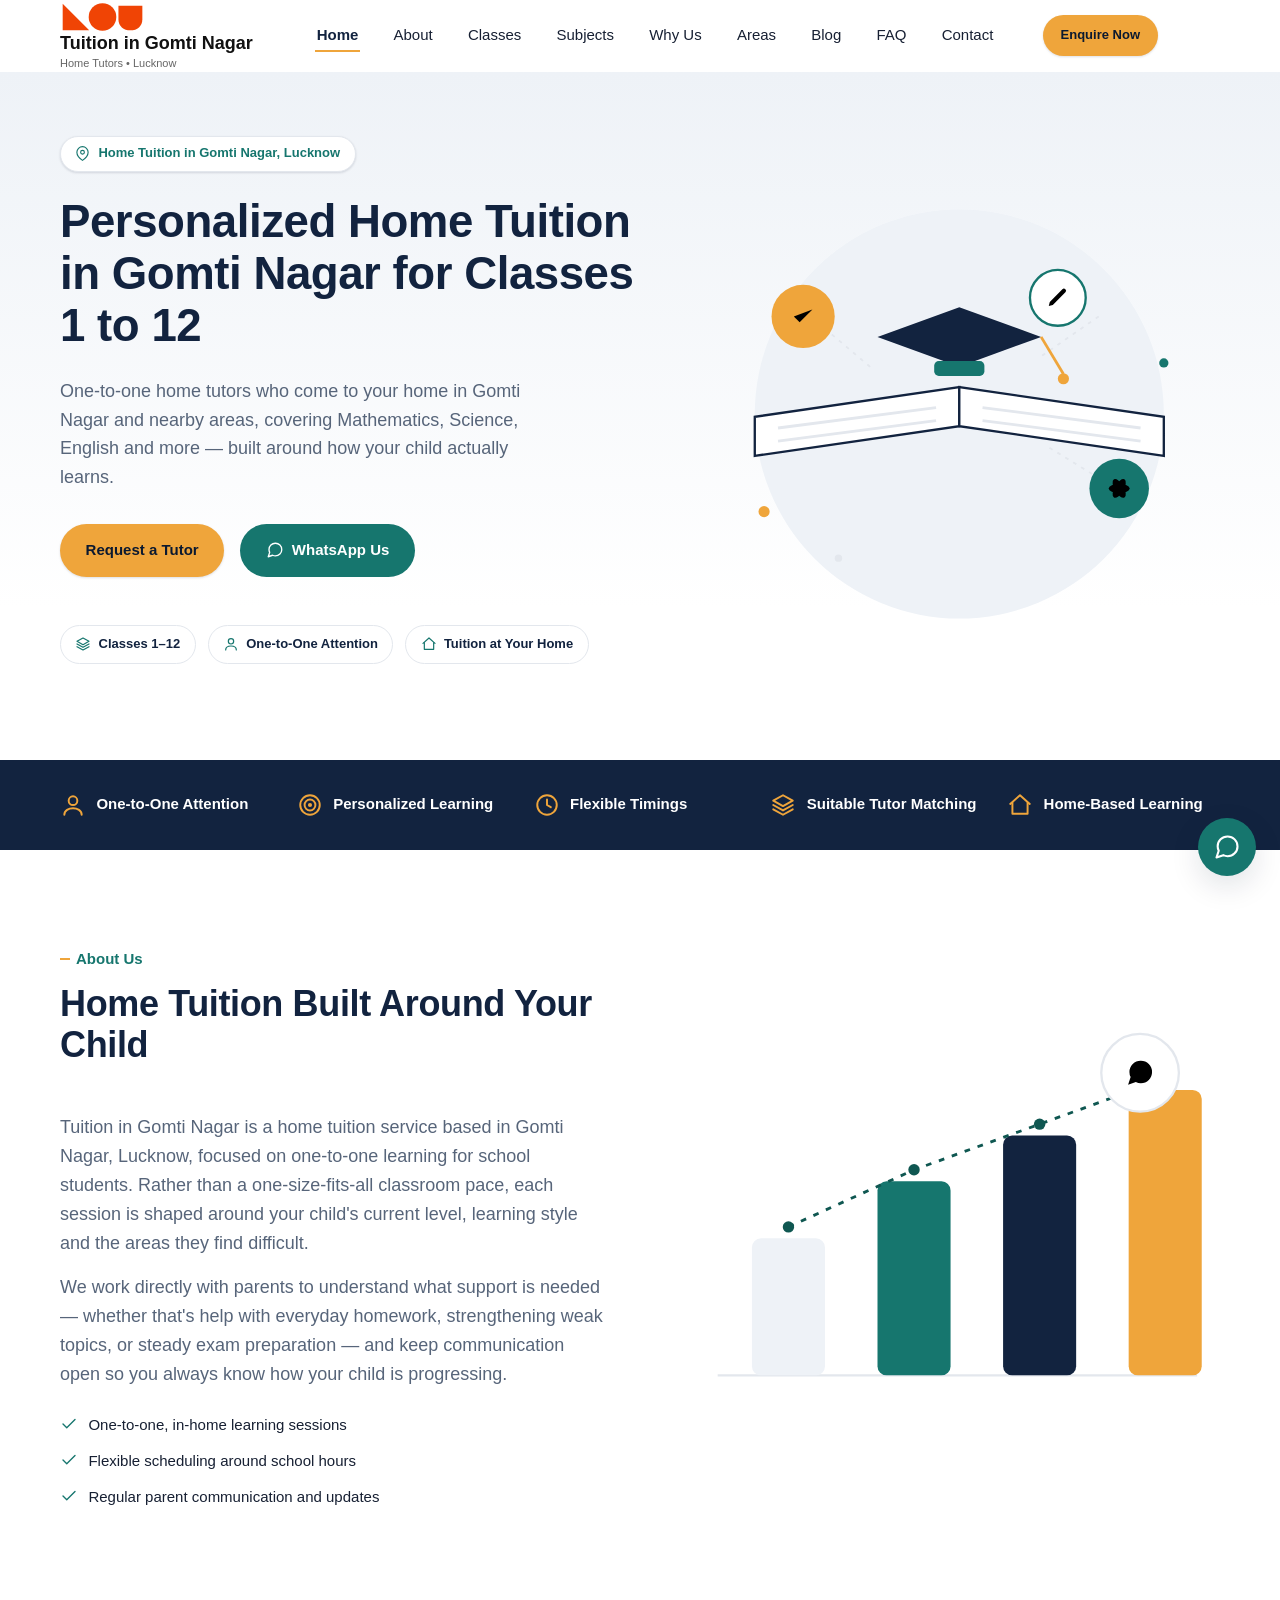
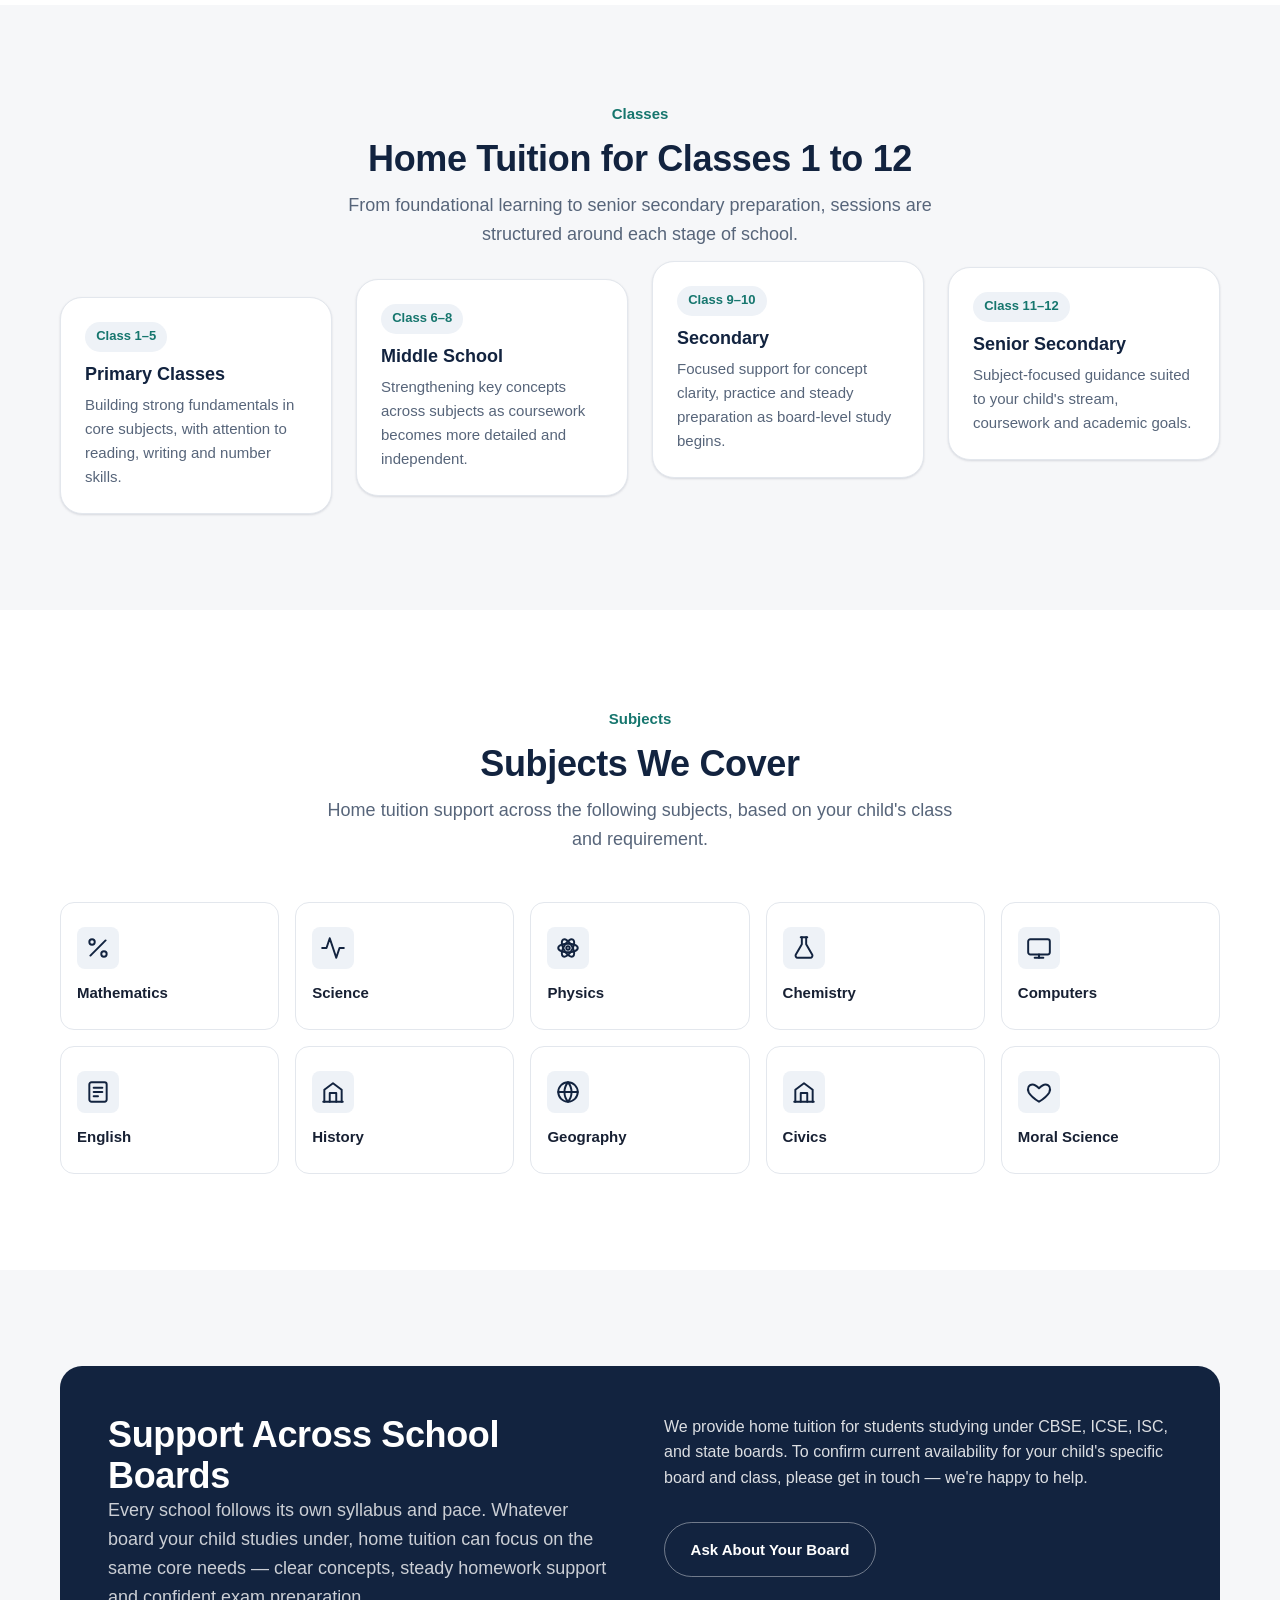
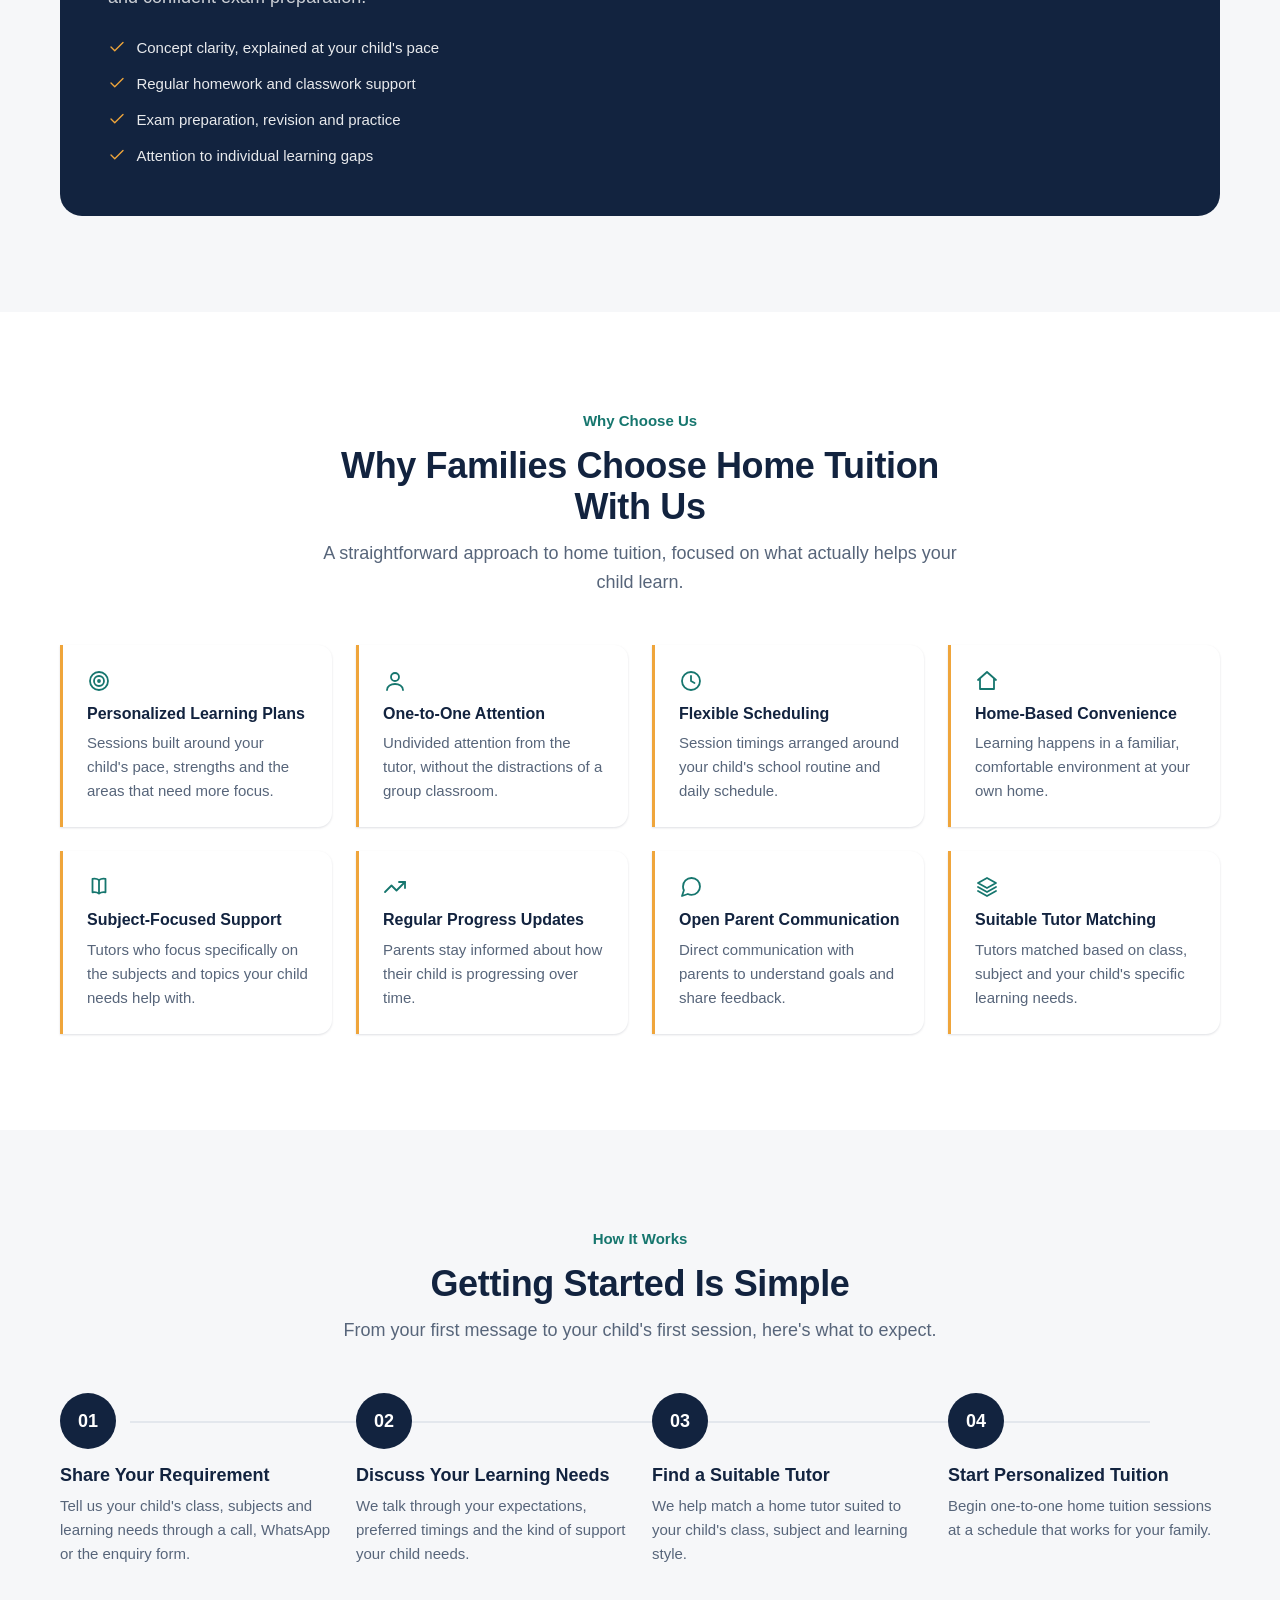
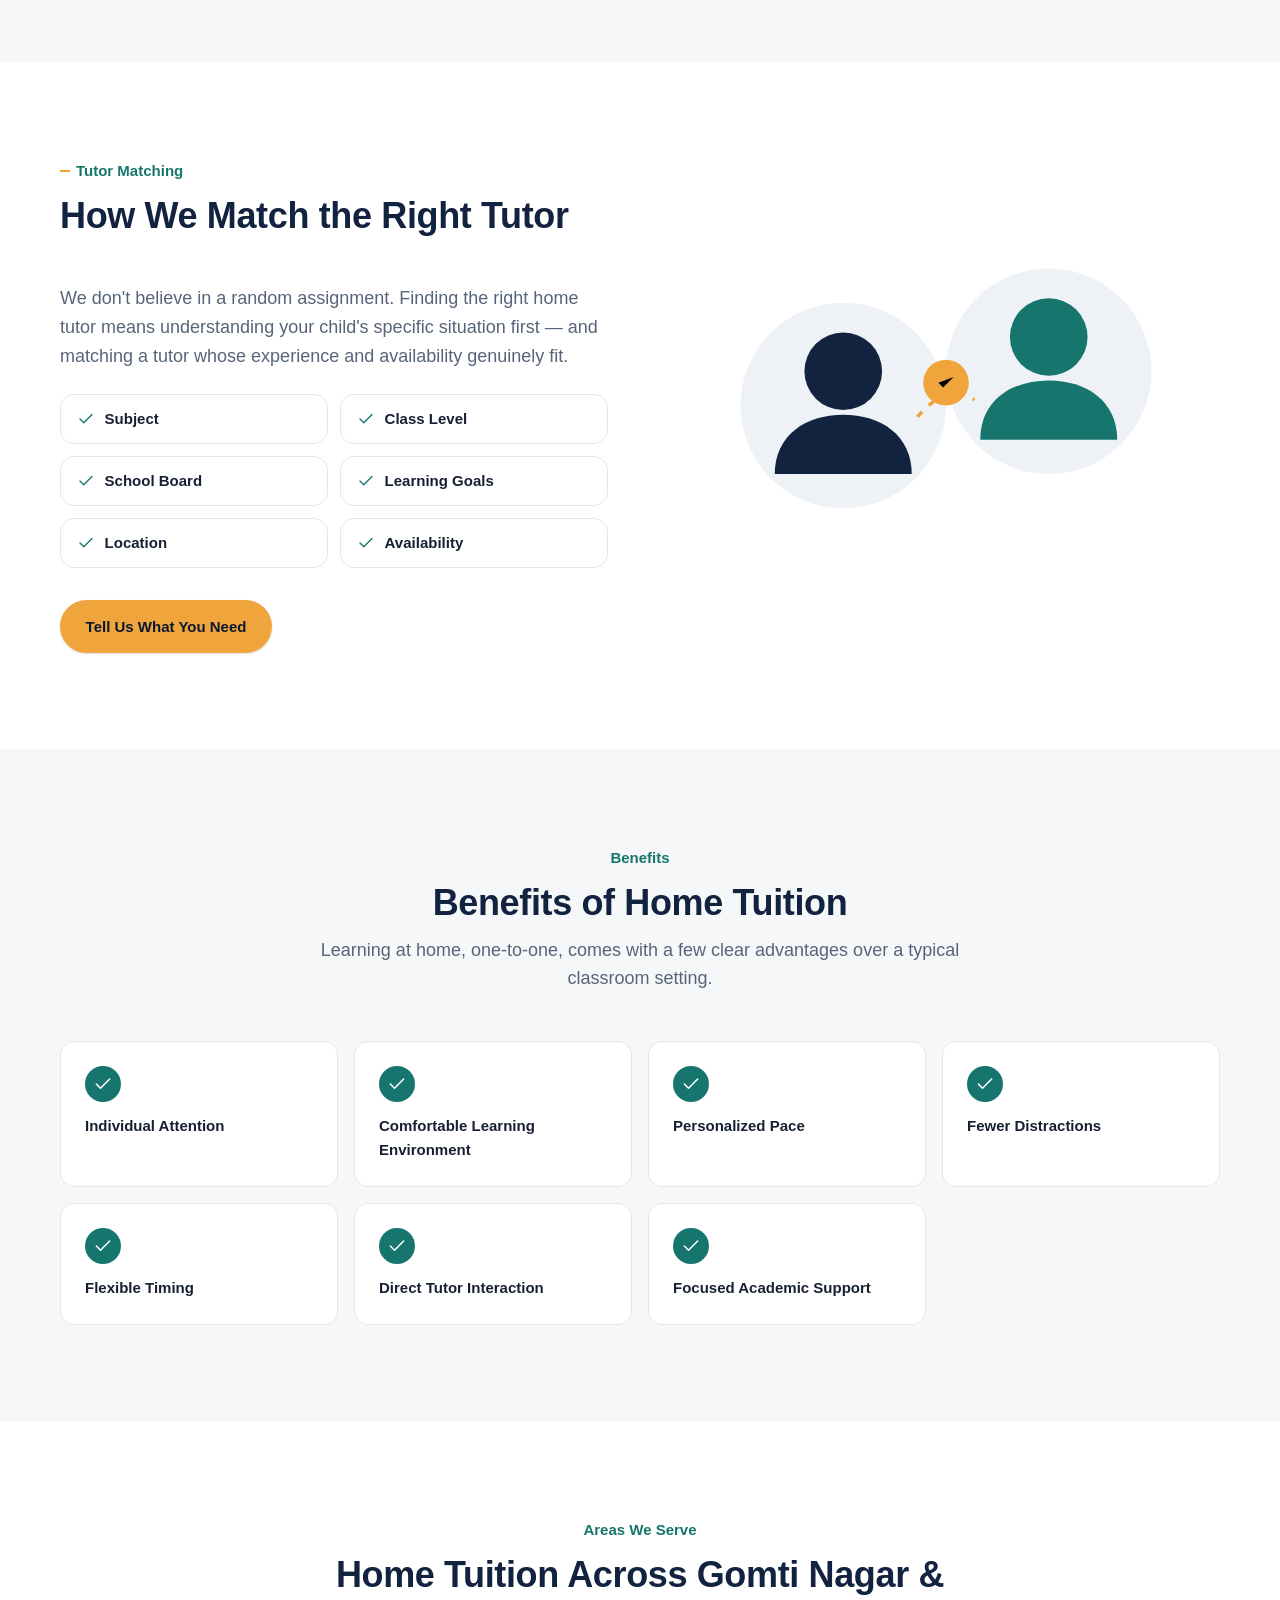
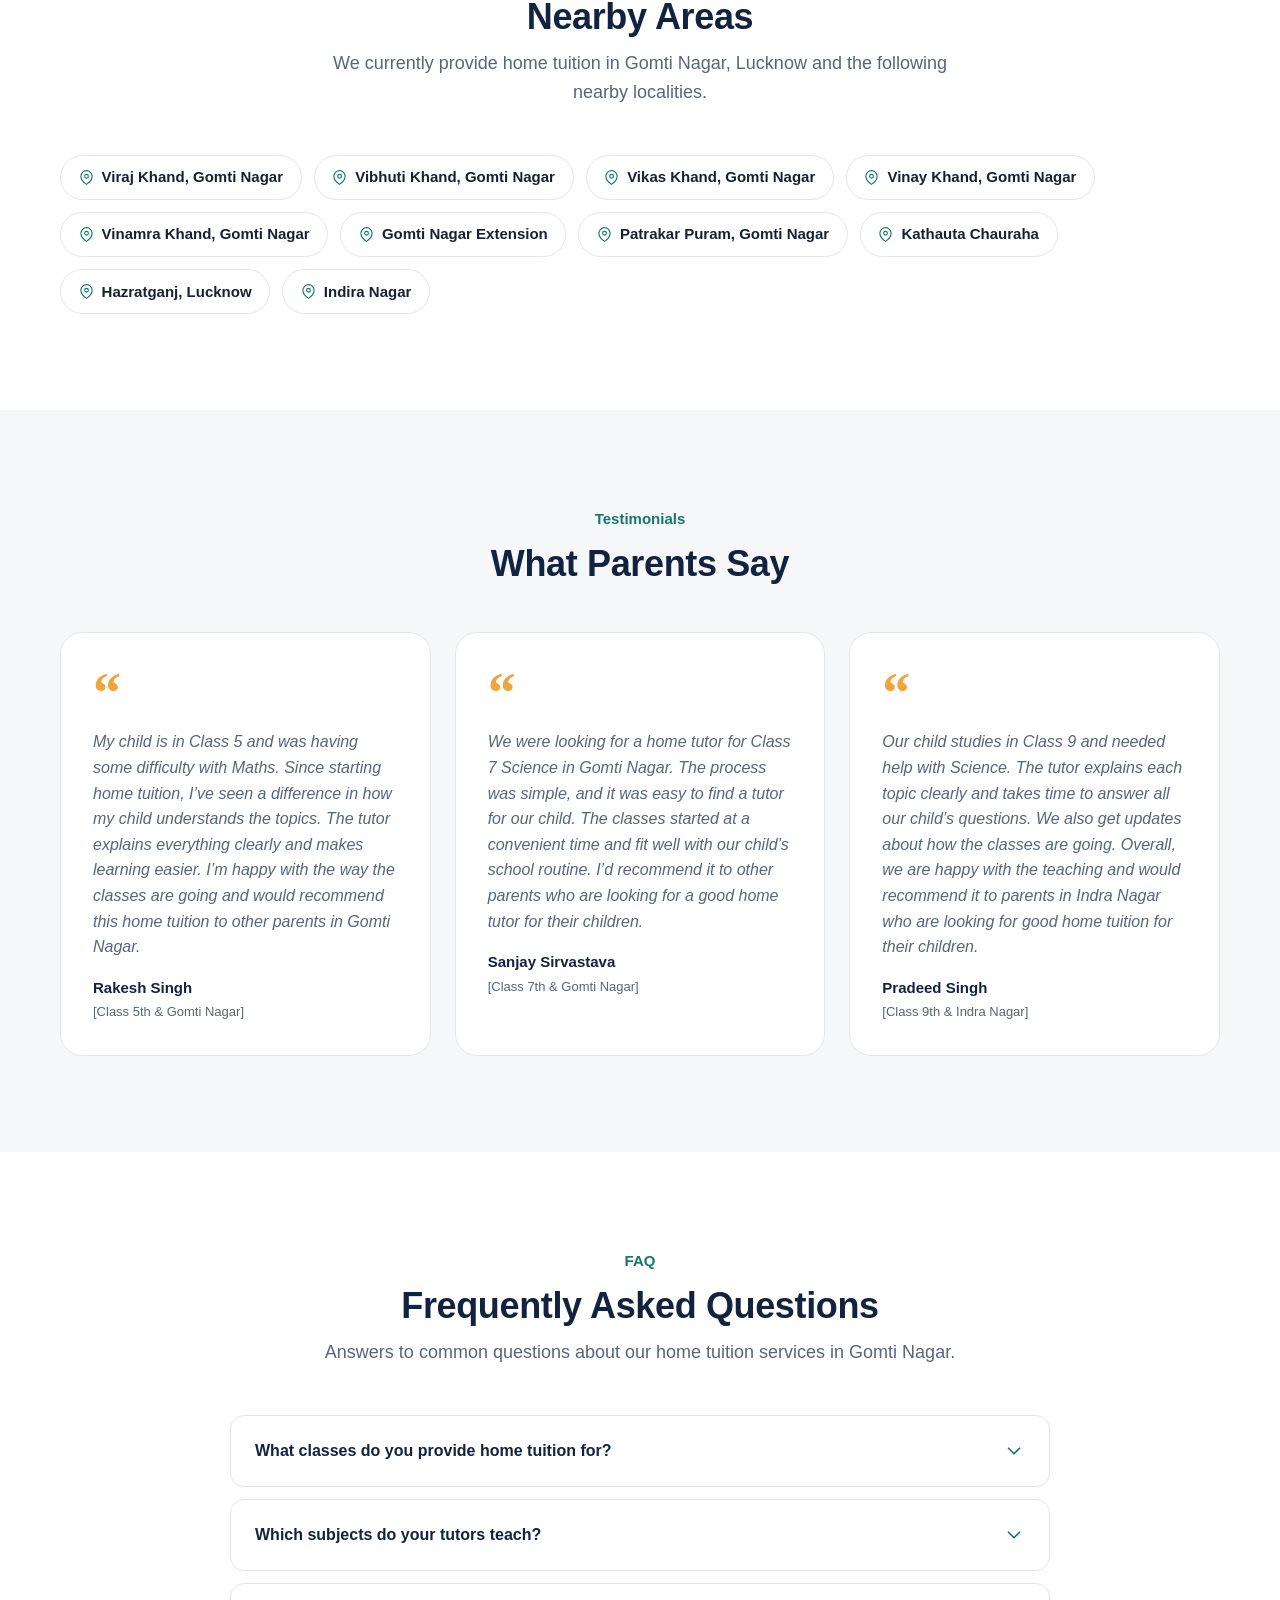
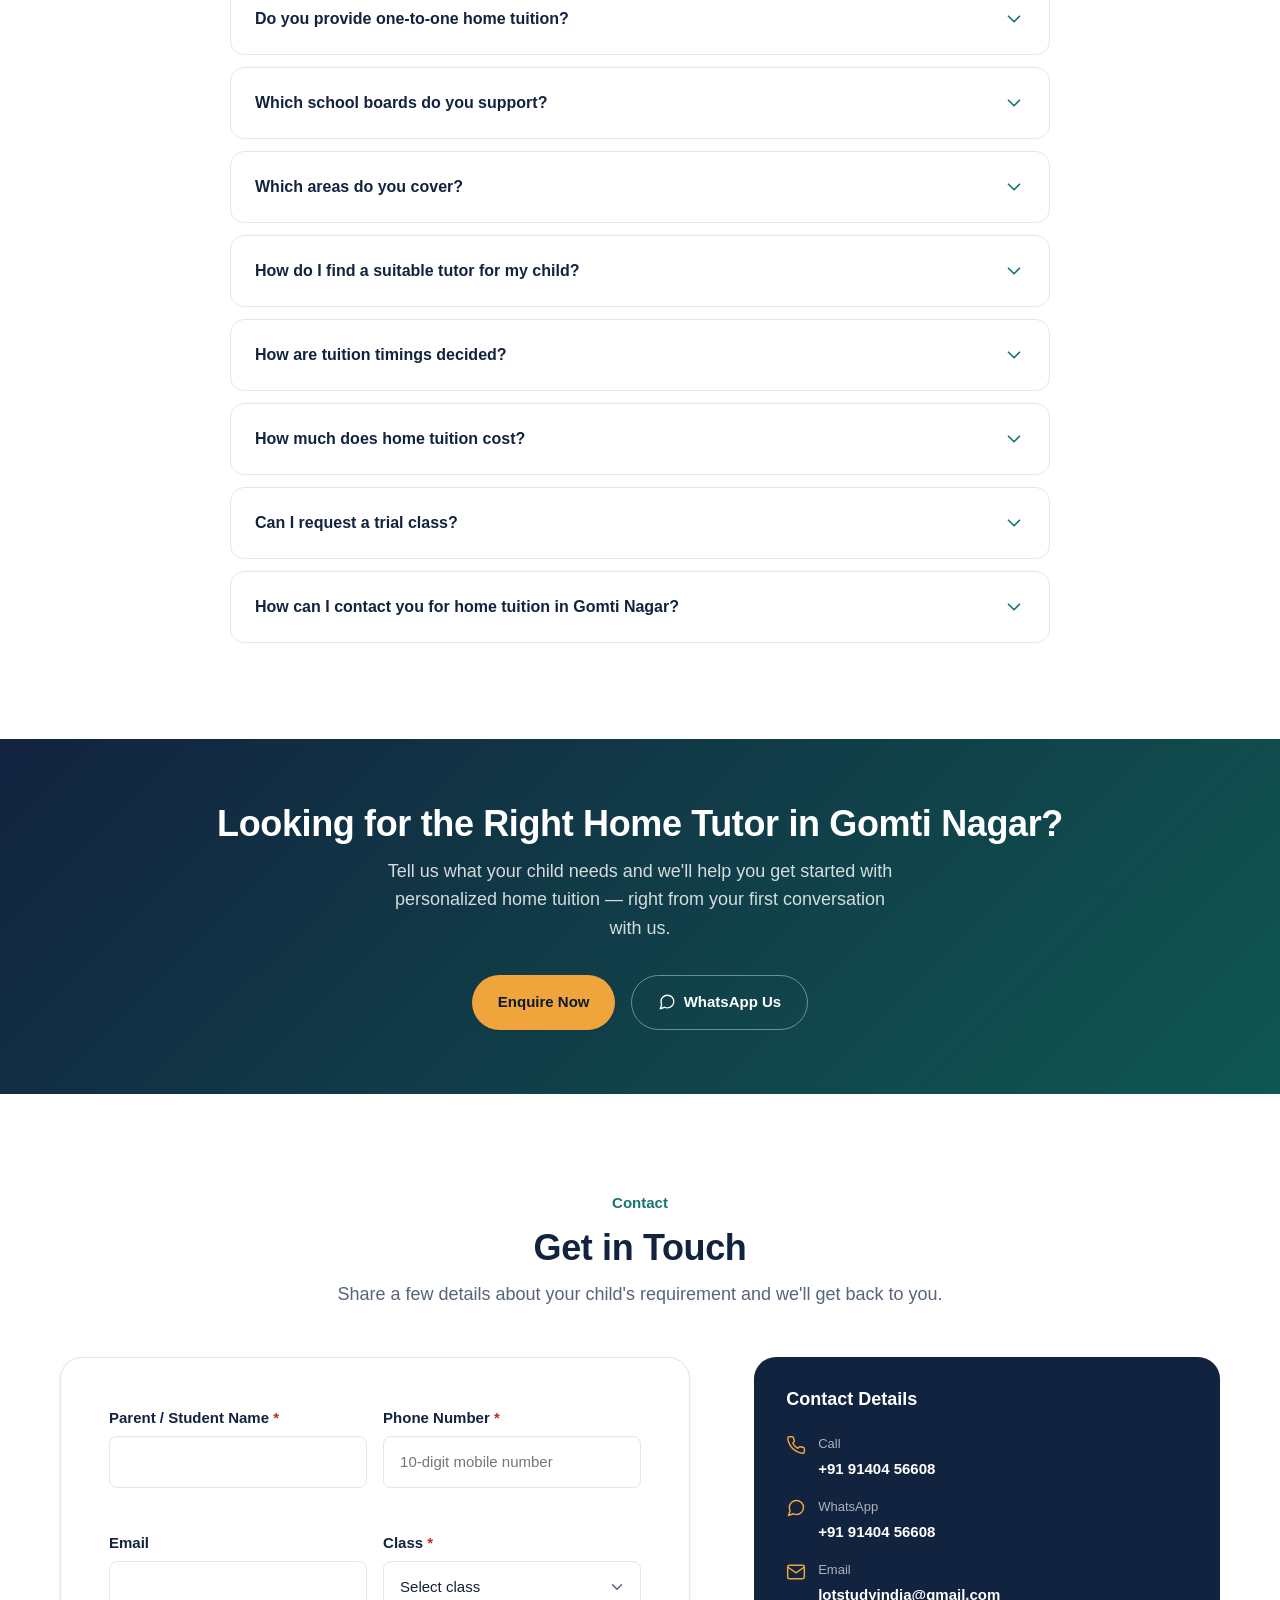
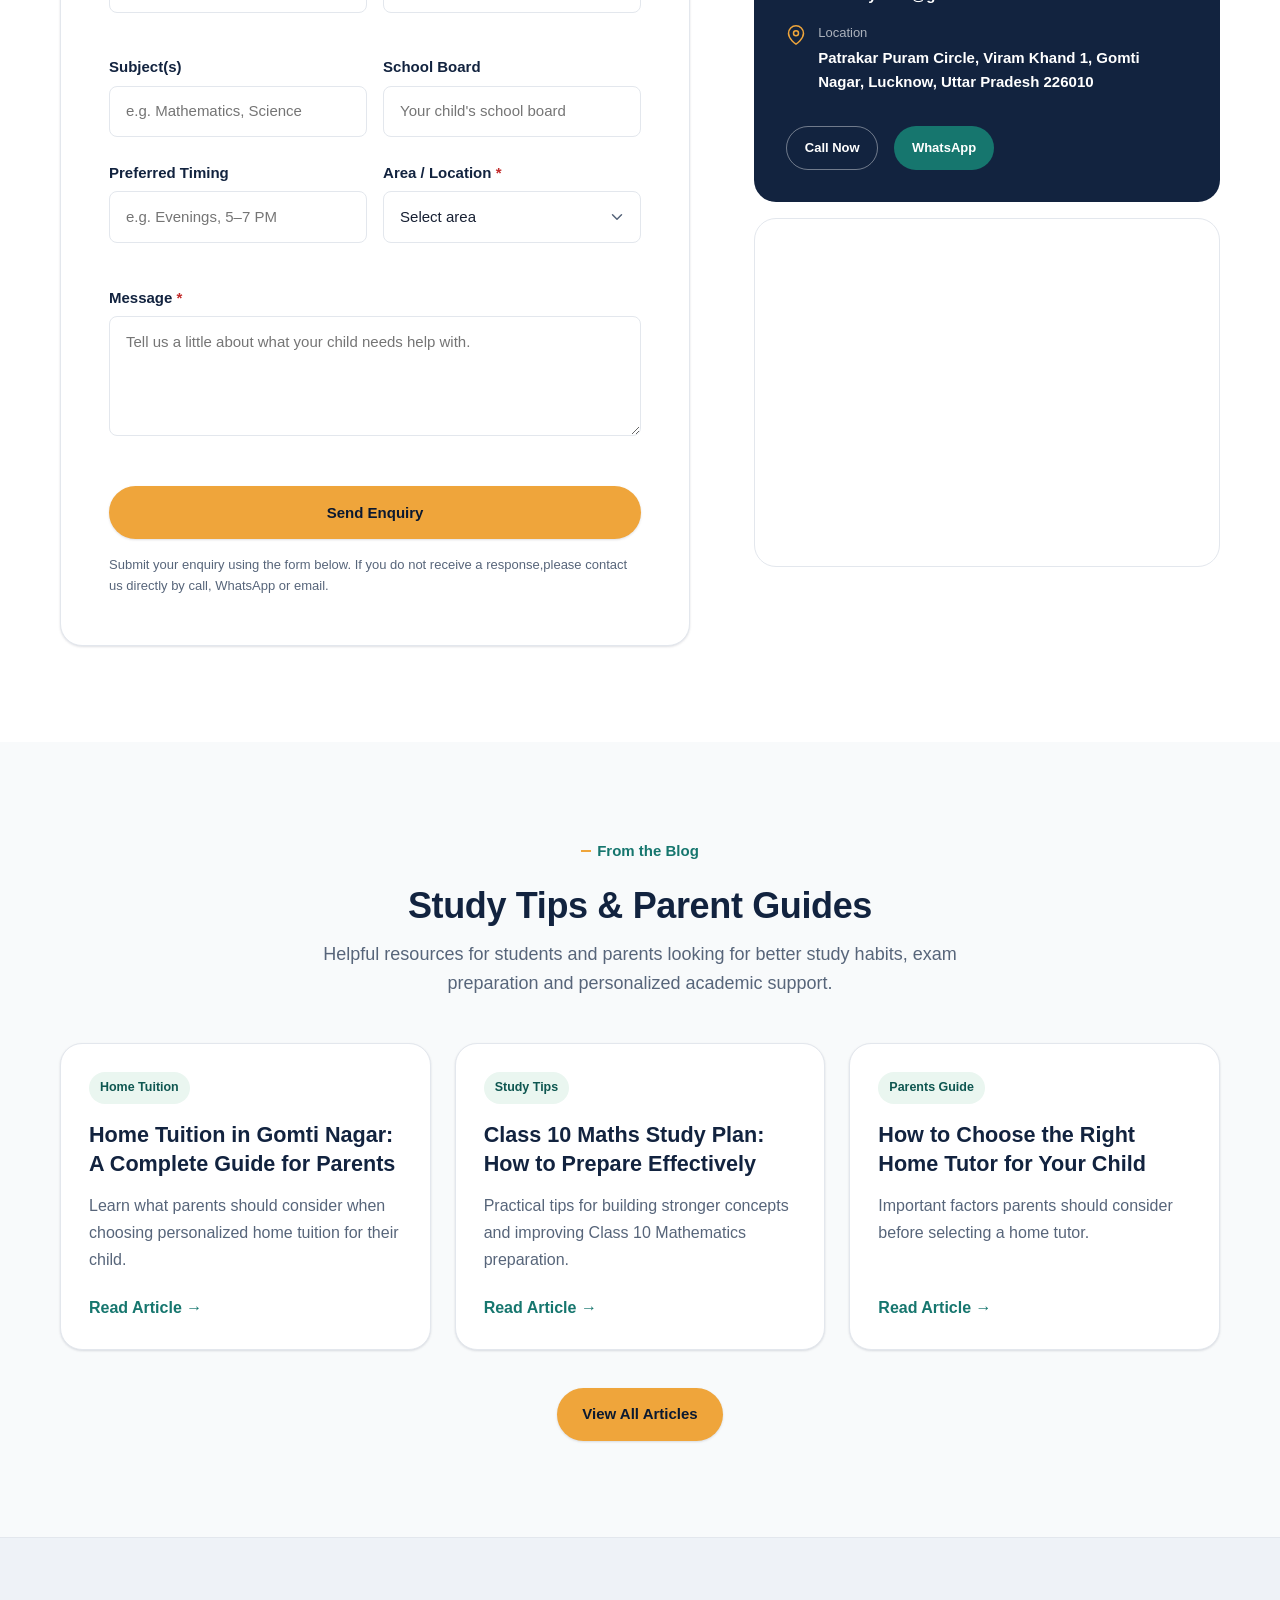
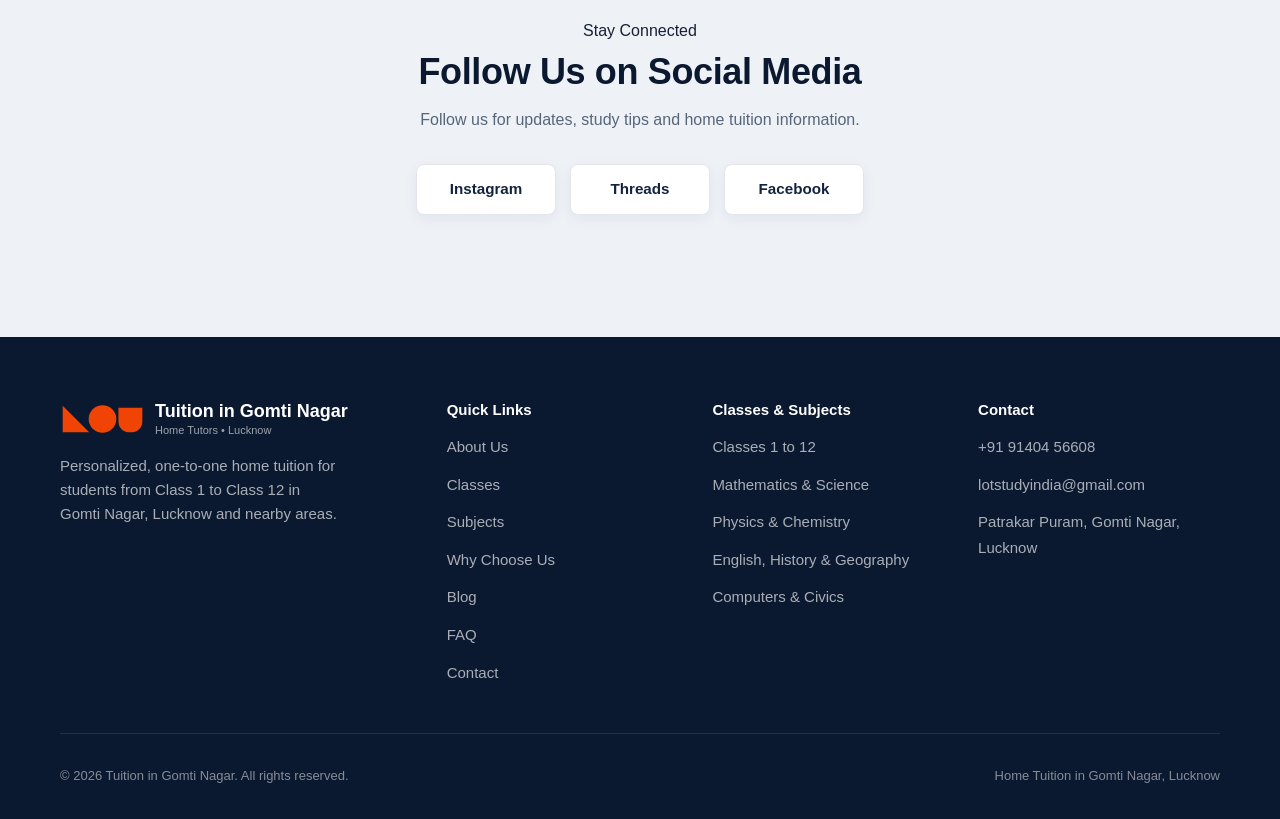
==== index.html @ b173f1a6 "Update index.html" ====
<!DOCTYPE html>
<html lang="en-IN">
<head>
  <meta charset="UTF-8">
  <meta name="viewport" content="width=device-width, initial-scale=1">

  <title>Home Tuition in Gomti Nagar, Lucknow | Classes 1–12</title>

  <meta name="description" content="Looking for home tuition in Gomti Nagar, Lucknow? Find one-to-one tutors for Classes 1–12, with support in Maths, Science, English and more. Enquire today.">

  <meta name="robots" content="index, follow">
  <meta name="author" content="Tuition in Gomti Nagar">

  <!-- Google Search Console verification -->
  <meta name="google-site-verification" content="o4LJtdRmkAp_Q3AmZD2_jfVRiCCqaWnC1IffFhQQrWc">

  <!-- Canonical URL -->
  <link rel="canonical" href="https://tuitioningomtinagar.github.io/">

  <!-- Favicon: keep one consistent file -->
  <link rel="icon" href="/assets/icons/favicon.svg" type="image/svg+xml">

  <!-- Main stylesheet -->
  <link rel="stylesheet" href="/style.css">

  <!-- Open Graph -->
  <meta property="og:type" content="website">
  <meta property="og:site_name" content="Tuition in Gomti Nagar">
  <meta property="og:title" content="Home Tuition in Gomti Nagar, Lucknow | Classes 1–12">
  <meta property="og:description" content="Explore one-to-one home tuition for Classes 1–12 in Gomti Nagar, Lucknow. Maths, Science, English and other subjects.">
  <meta property="og:url" content="https://tuitioningomtinagar.github.io/">
  <meta property="og:image" content="https://tuitioningomtinagar.github.io/assets/images/og-image.jpg">
  <meta property="og:image:alt" content="Home tuition for school students in Gomti Nagar, Lucknow">
  <meta property="og:locale" content="en_IN">

  <!-- X / Twitter Card -->
  <meta name="twitter:card" content="summary_large_image">
  <meta name="twitter:title" content="Home Tuition in Gomti Nagar, Lucknow | Classes 1–12">
  <meta name="twitter:description" content="One-to-one home tuition for Classes 1–12 in Gomti Nagar, Lucknow. Enquire about Maths, Science, English and more.">
  <meta name="twitter:image" content="https://tuitioningomtinagar.github.io/assets/images/og-image.jpg">

  <!-- Educational organization structured data -->
  <script type="application/ld+json">
  {
    "@context": "https://schema.org",
    "@type": "EducationalOrganization",
    "@id": "https://tuitioningomtinagar.github.io/#organization",
    "name": "Tuition in Gomti Nagar",
    "url": "https://tuitioningomtinagar.github.io/",
    "description": "Home tuition and one-to-one tutoring for Classes 1–12 in Gomti Nagar, Lucknow.",
    "telephone": "+919140456608",
    "email": "lotstudyindia@gmail.com",
    "areaServed": [
      {
        "@type": "Place",
        "name": "Gomti Nagar, Lucknow"
      },
      {
        "@type": "Place",
        "name": "Gomti Nagar Extension, Lucknow"
      },
      {
        "@type": "Place",
        "name": "Indira Nagar, Lucknow"
      },
      {
        "@type": "Place",
        "name": "Viraj Khand, Lucknow"
      },
      {
        "@type": "Place",
        "name": "Vibhuti Khand, Lucknow"
      },
      {
        "@type": "Place",
        "name": "Vikas Khand, Lucknow"
      },
      {
        "@type": "Place",
        "name": "Vinay Khand, Lucknow"
      },
      {
        "@type": "Place",
        "name": "Vinamra Khand, Lucknow"
      },
      {
        "@type": "Place",
        "name": "Patrakar Puram, Lucknow"
      },
      {
        "@type": "Place",
        "name": "Kathauta Chauraha, Lucknow"
      },
      {
        "@type": "Place",
        "name": "Hazratganj, Lucknow"
      }
    ],
    "knowsAbout": [
      "Mathematics",
      "Science",
      "Physics",
      "Chemistry",
      "Computer Studies",
      "English",
      "History",
      "Geography",
      "Civics",
      "Moral Science"
    ]
  }
  </script>

</head>
<body>
<!-- JSON-LD: FAQPage -->
<script type="application/ld+json">
{
  "@context": "https://schema.org",
  "@type": "FAQPage",
  "mainEntity": [
    {
      "@type": "Question",
      "name": "What classes do you provide home tuition for?",
      "acceptedAnswer": {
        "@type": "Answer",
        "text": "We provide home tuition for students from Class 1 to Class 12 in Gomti Nagar, Lucknow, covering primary, middle, secondary and senior secondary levels."
      }
    },
    {
      "@type": "Question",
      "name": "Which subjects do your tutors teach?",
      "acceptedAnswer": {
        "@type": "Answer",
        "text": "Our tutors support Mathematics, Science, Physics, Chemistry, Computers, English, History, Geography, Civics and Moral Science, depending on the class and requirement."
      }
    },
    {
      "@type": "Question",
      "name": "Do you provide one-to-one home tuition?",
      "acceptedAnswer": {
        "@type": "Answer",
        "text": "Yes, our home tuition is designed around one-to-one, in-home sessions so the tutor can focus entirely on your child's pace and learning needs."
      }
    },
    {
      "@type": "Question",
      "name": "Which school boards do you support?",
      "acceptedAnswer": {
        "@type": "Answer",
        "text": " We provide home tuition for students following CBSE, ICSE, and UP Board curricula, with tutor matching based on the student's class, subjects, and learning requirements."
      }
    },
    {
      "@type": "Question",
      "name": "Which areas do you cover?",
      "acceptedAnswer": {
        "@type": "Answer",
        "text": "We currently serve Gomti Nagar and nearby localities, including Viraj Khand, Vibhuti Khand, Vikas Khand, Vinay Khand, Vinamra Khand, Gomti Nagar Extension, Patrakar Puram, Kathauta Chauraha, Hazratganj and Indira Nagar in Lucknow."
      }
    },
    {
      "@type": "Question",
      "name": "How do I find a suitable tutor for my child?",
      "acceptedAnswer": {
        "@type": "Answer",
        "text": "Share your child's class, subject and learning needs with us through the enquiry form, call, or WhatsApp, and we'll help match a suitable home tutor accordingly."
      }
    },
    {
      "@type": "Question",
      "name": "How are tuition timings decided?",
      "acceptedAnswer": {
        "@type": "Answer",
        "text": "Timings are worked out directly with you based on your child's school schedule and daily routine, so sessions can be arranged at a time that's convenient for your home."
      }
    },
    {
      "@type": "Question",
      "name": "How much does home tuition cost?",
      "acceptedAnswer": {
        "@type": "Answer",
        "text": "Tuition fees depend on the class, subject and specific requirement. Contact us directly on call or WhatsApp and we'll be happy to discuss the details with you."
      }
    },
    {
      "@type": "Question",
      "name": "Can I request a trial class?",
      "acceptedAnswer": {
        "@type": "Answer",
        "text": "You're welcome to share your requirement with us on call or WhatsApp, and we can discuss the next steps, including trial arrangements, based on your child's needs."
      }
    },
    {
      "@type": "Question",
      "name": "How can I contact you for home tuition in Gomti Nagar?",
      "acceptedAnswer": {
        "@type": "Answer",
        "text": "You can call or WhatsApp us at 9140456608, email lotstudyindia@gmail.com, or fill in the enquiry form on this page and we'll get back to you."
      }
    }
  ]
}
</script>

 <a href="#main" class="skip-link">Skip to main content</a>

<!-- ICON SPRITE -->
<svg class="icon-sprite" aria-hidden="true">
  <symbol id="icon-cap" viewBox="0 0 24 24"><path d="M12 3 2 8l10 5 10-5-10-5z"/><path d="M12 13v6"/><circle cx="12" cy="19" r="1"/></symbol>
  <symbol id="icon-menu" viewBox="0 0 24 24"><line x1="3" y1="6" x2="21" y2="6"/><line x1="3" y1="12" x2="21" y2="12"/><line x1="3" y1="18" x2="21" y2="18"/></symbol>
  <symbol id="icon-close" viewBox="0 0 24 24"><line x1="18" y1="6" x2="6" y2="18"/><line x1="6" y1="6" x2="18" y2="18"/></symbol>
  <symbol id="icon-chevron-down" viewBox="0 0 24 24"><polyline points="6 9 12 15 18 9"/></symbol>
  <symbol id="icon-users" viewBox="0 0 24 24"><circle cx="12" cy="8" r="4"/><path d="M4 21c0-4 4-6 8-6s8 2 8 6"/></symbol>
  <symbol id="icon-target" viewBox="0 0 24 24"><circle cx="12" cy="12" r="9"/><circle cx="12" cy="12" r="5"/><circle cx="12" cy="12" r="1"/></symbol>
  <symbol id="icon-clock" viewBox="0 0 24 24"><circle cx="12" cy="12" r="9"/><polyline points="12 7 12 12 15.5 14"/></symbol>
  <symbol id="icon-home" viewBox="0 0 24 24"><path d="M3 11 12 3l9 8"/><path d="M5 10v10h14V10"/></symbol>
  <symbol id="icon-layers" viewBox="0 0 24 24"><path d="M12 3 3 8l9 5 9-5-9-5z"/><path d="M3 16l9 5 9-5"/><path d="M3 12l9 5 9-5"/></symbol>
  <symbol id="icon-book" viewBox="0 0 24 24"><path d="M12 5c-1.8-1.2-4.3-1.6-6.5-1.1v13.4c2.2-.5 4.7-.1 6.5 1.1 1.8-1.2 4.3-1.6 6.5-1.1V3.9c-2.2-.5-4.7-.1-6.5 1.1z"/><path d="M12 5v13.4"/></symbol>
  <symbol id="icon-check" viewBox="0 0 24 24"><polyline points="20 6 9 17 4 12"/></symbol>
  <symbol id="icon-trending-up" viewBox="0 0 24 24"><polyline points="22 7 13.5 15.5 8.5 10.5 2 17"/><polyline points="16 7 22 7 22 13"/></symbol>
  <symbol id="icon-chat" viewBox="0 0 24 24"><path d="M21 11.5a8.4 8.4 0 0 1-8.4 8.4 8.3 8.3 0 0 1-3.8-.9L3 21l1.9-5.8a8.3 8.3 0 0 1-.9-3.8A8.4 8.4 0 0 1 12.5 3a8.4 8.4 0 0 1 8.5 8.5z"/></symbol>
  <symbol id="icon-monitor" viewBox="0 0 24 24"><rect x="2" y="4" width="20" height="14" rx="2"/><line x1="8" y1="21" x2="16" y2="21"/><line x1="12" y1="18" x2="12" y2="21"/></symbol>
  <symbol id="icon-atom" viewBox="0 0 24 24"><circle cx="12" cy="12" r="1.6"/><ellipse cx="12" cy="12" rx="9" ry="4"/><ellipse cx="12" cy="12" rx="9" ry="4" transform="rotate(60 12 12)"/><ellipse cx="12" cy="12" rx="9" ry="4" transform="rotate(120 12 12)"/></symbol>
  <symbol id="icon-percent" viewBox="0 0 24 24"><line x1="19" y1="5" x2="5" y2="19"/><circle cx="6.5" cy="6.5" r="2.5"/><circle cx="17.5" cy="17.5" r="2.5"/></symbol>
  <symbol id="icon-flask" viewBox="0 0 24 24"><path d="M9 2h6"/><path d="M10 2v6.5L4.5 18a2 2 0 0 0 1.7 3h11.6a2 2 0 0 0 1.7-3L14 8.5V2"/></symbol>
  <symbol id="icon-activity" viewBox="0 0 24 24"><polyline points="22 12 18 12 15 21 9 3 6 12 2 12"/></symbol>
  <symbol id="icon-document" viewBox="0 0 24 24"><rect x="4" y="3" width="16" height="18" rx="2"/><line x1="8" y1="8" x2="16" y2="8"/><line x1="8" y1="12" x2="16" y2="12"/><line x1="8" y1="16" x2="12" y2="16"/></symbol>
  <symbol id="icon-landmark" viewBox="0 0 24 24"><path d="M3 21h18"/><path d="M4 21V10l8-6 8 6v11"/><path d="M9 21v-8h6v8"/></symbol>
  <symbol id="icon-globe" viewBox="0 0 24 24"><circle cx="12" cy="12" r="9"/><line x1="3" y1="12" x2="21" y2="12"/><path d="M12 3a14 14 0 0 1 0 18a14 14 0 0 1 0-18"/></symbol>
  <symbol id="icon-heart" viewBox="0 0 24 24"><path d="M12 21s-7-4.4-9.5-8.6C.7 8.5 2.6 5 6 5c2 0 3.5 1 6 3.5C14.5 6 16 5 18 5c3.4 0 5.3 3.5 3.5 7.4C19 16.6 12 21 12 21z"/></symbol>
  <symbol id="icon-phone" viewBox="0 0 24 24"><path d="M22 16.9v3a2 2 0 0 1-2.2 2 19.8 19.8 0 0 1-8.6-3.1 19.5 19.5 0 0 1-6-6A19.8 19.8 0 0 1 2.1 4.2 2 2 0 0 1 4.1 2h3a2 2 0 0 1 2 1.7c.1 1 .4 1.9.7 2.8a2 2 0 0 1-.5 2.1L8.1 9.9a16 16 0 0 0 6 6l1.3-1.3a2 2 0 0 1 2.1-.5c.9.3 1.9.6 2.8.7a2 2 0 0 1 1.7 2.1z"/></symbol>
  <symbol id="icon-mail" viewBox="0 0 24 24"><rect x="2" y="4" width="20" height="16" rx="2"/><path d="M22 6l-10 7L2 6"/></symbol>
  <symbol id="icon-pin" viewBox="0 0 24 24"><path d="M21 10c0 7-9 13-9 13s-9-6-9-13a9 9 0 0 1 18 0z"/><circle cx="12" cy="10" r="3"/></symbol>
  <symbol id="icon-pencil" viewBox="0 0 24 24"><path d="M12 20h9"/><path d="M16.5 3.5a2.1 2.1 0 0 1 3 3L7 19l-4 1 1-4z"/></symbol>
</svg>

<header class="site-header" id="siteHeader">
  <div class="container">
      <a href="/" class="logo-link">
   
  <svg
    class="logo-icon"
    viewBox="0 0 320 120"
    xmlns="http://www.w3.org/2000/svg"
    aria-hidden="true"
  >
    <!-- Triangle -->
    <path
      d="M10 10 L10 110 L110 110 Z"
      fill="#F04405"
    />

    <!-- Circle -->
    <circle
      cx="160"
      cy="60"
      r="52"
      fill="#F04405"
    />

    <!-- Rounded shape -->
    <path
      d="M220 18
         H310
         V68
         C310 94 291 110 265 110
         C239 110 220 94 220 68
         Z"
      fill="#F04405"
    />
  </svg>

  <span class="logo-text">
    Tuition in Gomti Nagar
    <span>Home Tutors • Lucknow</span>
  </span>
</a>
      

    <nav class="main-nav" id="mainNav" aria-label="Primary">
      <ul class="nav-list">
        <li><a href="#home" class="nav-link">Home</a></li>
        <li><a href="#about" class="nav-link">About</a></li>
        <li><a href="#classes" class="nav-link">Classes</a></li>
        <li><a href="#subjects" class="nav-link">Subjects</a></li>
        <li><a href="#why-us" class="nav-link">Why Us</a></li>
        <li><a href="#areas" class="nav-link">Areas</a></li>
          <li><a href="blog/">Blog</a></li>
        <li><a href="#faq" class="nav-link">FAQ</a></li>
        <li><a href="#contact" class="nav-link">Contact</a></li>
      </ul>
      <div class="header-actions">
        <a href="#contact" class="btn btn-primary btn-sm nav-link">Enquire Now</a>
      </div>
    </nav>

    <div class="header-actions">
      <button type="button" class="nav-toggle" id="navToggle" aria-expanded="false" aria-controls="mainNav" aria-label="Open menu">
        <svg class="icon icon-menu" aria-hidden="true"><use href="#icon-menu"></use></svg>
        <svg class="icon icon-close" aria-hidden="true"><use href="#icon-close"></use></svg>
      </button>
      </div>
    </div>
  </div>
</header>

<main id="main">

  <!-- HERO -->
  <section id="home" class="hero">
    <div class="container">
      <div class="hero-content">
        <span class="hero-eyebrow">
          <svg class="icon" aria-hidden="true"><use href="#icon-pin"></use></svg>
          Home Tuition in Gomti Nagar, Lucknow
        </span>
        <h1>Personalized Home Tuition in Gomti Nagar for Classes 1 to 12</h1>

        <p class="hero-lead">One-to-one home tutors who come to your home in Gomti Nagar and nearby areas, covering Mathematics, Science, English and more — built around how your child actually learns.</p>
        <div class="hero-ctas">
          <a href="#contact" class="btn btn-primary">Request a Tutor</a>
          <a href="https://wa.me/919140456608?text=Hi%2C%20I%27d%20like%20to%20know%20more%20about%20home%20tuition%20in%20Gomti%20Nagar."
   class="btn btn-whatsapp"
   target="_blank"
   rel="noopener">
  <svg class="icon" style="width:18px;height:18px" aria-hidden="true">
    <use href="#icon-chat"></use>
  </svg>
  WhatsApp Us
</a>

        </div>
        <div class="hero-badges">
          <span class="hero-badge"><svg class="icon" aria-hidden="true"><use href="#icon-layers"></use></svg>Classes 1–12</span>
          <span class="hero-badge"><svg class="icon" aria-hidden="true"><use href="#icon-users"></use></svg>One-to-One Attention</span>
          <span class="hero-badge"><svg class="icon" aria-hidden="true"><use href="#icon-home"></use></svg>Tuition at Your Home</span>
        </div>
      </div>

      <div class="hero-visual">
        <svg viewBox="0 0 560 480" role="img" aria-label="Illustration of an open book with a graduation cap, representing personalized home tuition">
          <circle cx="280" cy="255" r="220" fill="var(--color-navy-tint)"/>
          <line x1="120" y1="150" x2="185" y2="205" stroke="var(--color-border)" stroke-width="2" stroke-dasharray="4 6"/>
          <line x1="440" y1="330" x2="375" y2="290" stroke="var(--color-border)" stroke-width="2" stroke-dasharray="4 6"/>
          <line x1="430" y1="150" x2="365" y2="195" stroke="var(--color-border)" stroke-width="2" stroke-dasharray="4 6"/>

          <!-- open book -->
          <path d="M60 300 L280 268 L280 226 L60 258 Z" fill="var(--color-white)" stroke="var(--color-navy)" stroke-width="2.5"/>
          <path d="M500 300 L280 268 L280 226 L500 258 Z" fill="var(--color-white)" stroke="var(--color-navy)" stroke-width="2.5"/>
          <line x1="85" y1="270" x2="255" y2="248" stroke="var(--color-border)" stroke-width="3"/>
          <line x1="85" y1="284" x2="255" y2="262" stroke="var(--color-border)" stroke-width="3"/>
          <line x1="305" y1="248" x2="475" y2="270" stroke="var(--color-border)" stroke-width="3"/>
          <line x1="305" y1="262" x2="475" y2="284" stroke="var(--color-border)" stroke-width="3"/>

          <!-- graduation cap -->
          <path d="M280 140 L368 172 L280 204 L192 172 Z" fill="var(--color-navy)"/>
          <rect x="253" y="198" width="54" height="16" rx="5" fill="var(--color-teal)"/>
          <line x1="368" y1="172" x2="392" y2="212" stroke="var(--color-amber)" stroke-width="3"/>
          <circle cx="392" cy="217" r="6" fill="var(--color-amber)"/>

          <!-- floating badges -->
          <circle cx="112" cy="150" r="34" fill="var(--color-amber)"/>
          <g color="var(--color-navy-dark)"><use href="#icon-check" x="97" y="135" width="30" height="30"/></g>

          <circle cx="386" cy="130" r="30" fill="var(--color-white)" stroke="var(--color-teal)" stroke-width="2.5"/>
          <g color="var(--color-teal)"><use href="#icon-pencil" x="373" y="117" width="26" height="26"/></g>

          <circle cx="452" cy="335" r="32" fill="var(--color-teal)"/>
          <g color="var(--color-white)"><use href="#icon-atom" x="437" y="320" width="30" height="30"/></g>

          <circle cx="70" cy="360" r="6" fill="var(--color-amber)"/>
          <circle cx="500" cy="200" r="5" fill="var(--color-teal)"/>
          <circle cx="150" cy="410" r="4" fill="var(--color-border)"/>
        </svg>
      </div>
    </div>
  </section>

  <!-- TRUST / KEY BENEFITS STRIP -->
  <section class="trust-strip" aria-label="Key benefits">
    <div class="container">
      <ul class="trust-list">
        <li class="trust-item"><svg class="icon" aria-hidden="true"><use href="#icon-users"></use></svg><span>One-to-One Attention</span></li>
        <li class="trust-item"><svg class="icon" aria-hidden="true"><use href="#icon-target"></use></svg><span>Personalized Learning</span></li>
        <li class="trust-item"><svg class="icon" aria-hidden="true"><use href="#icon-clock"></use></svg><span>Flexible Timings</span></li>
        <li class="trust-item"><svg class="icon" aria-hidden="true"><use href="#icon-layers"></use></svg><span>Suitable Tutor Matching</span></li>
        <li class="trust-item"><svg class="icon" aria-hidden="true"><use href="#icon-home"></use></svg><span>Home-Based Learning</span></li>
      </ul>
    </div>
  </section>

  <!-- ABOUT -->
  <section id="about" class="section">
    <div class="container">
      <div class="two-col">
        <div class="col-text">
          <div class="section-head">
            <span class="section-kicker">About Us</span>
            <h2>Home Tuition Built Around Your Child</h2>
          </div>
          <div class="prose">
            <p>Tuition in Gomti Nagar is a home tuition service based in Gomti Nagar, Lucknow, focused on one-to-one learning for school students. Rather than a one-size-fits-all classroom pace, each session is shaped around your child's current level, learning style and the areas they find difficult.</p>
            <p>We work directly with parents to understand what support is needed — whether that's help with everyday homework, strengthening weak topics, or steady exam preparation — and keep communication open so you always know how your child is progressing.</p>
          </div>
          <ul class="check-list">
            <li><svg class="icon" aria-hidden="true"><use href="#icon-check"></use></svg>One-to-one, in-home learning sessions</li>
            <li><svg class="icon" aria-hidden="true"><use href="#icon-check"></use></svg>Flexible scheduling around school hours</li>
            <li><svg class="icon" aria-hidden="true"><use href="#icon-check"></use></svg>Regular parent communication and updates</li>
          </ul>
        </div>
        <div class="col-visual">
          <svg viewBox="0 0 480 380" role="img" aria-label="Illustration of a rising progress chart representing personalized learning growth">
            <line x1="40" y1="320" x2="460" y2="320" stroke="var(--color-border)" stroke-width="2"/>
            <rect x="70" y="200" width="64" height="120" rx="8" fill="var(--color-navy-tint)"/>
            <rect x="180" y="150" width="64" height="170" rx="8" fill="var(--color-teal)"/>
            <rect x="290" y="110" width="64" height="210" rx="8" fill="var(--color-navy)"/>
            <rect x="400" y="70" width="64" height="250" rx="8" fill="var(--color-amber)"/>
            <polyline points="102,190 212,140 322,100 432,60" fill="none" stroke="var(--color-teal-dark)" stroke-width="2.5" stroke-dasharray="5 7"/>
            <circle cx="102" cy="190" r="5" fill="var(--color-teal-dark)"/>
            <circle cx="212" cy="140" r="5" fill="var(--color-teal-dark)"/>
            <circle cx="322" cy="100" r="5" fill="var(--color-teal-dark)"/>
            <circle cx="432" cy="60" r="5" fill="var(--color-teal-dark)"/>
            <circle cx="410" cy="55" r="34" fill="var(--color-white)" stroke="var(--color-border)" stroke-width="2"/>
            <g color="var(--color-teal)"><use href="#icon-chat" x="396" y="41" width="28" height="28"/></g>
          </svg>
        </div>
      </div>
    </div>
  </section>

  <!-- CLASSES -->
  <section id="classes" class="section section-alt">
    <div class="container">
      <div class="section-head center">
        <span class="section-kicker">Classes</span>
        <h2>Home Tuition for Classes 1 to 12</h2>
        <p>From foundational learning to senior secondary preparation, sessions are structured around each stage of school.</p>
      </div>
      <div class="class-steps">
        <div class="class-step">
          <span class="step-range">Class 1–5</span>
          <h3>Primary Classes</h3>
          <p>Building strong fundamentals in core subjects, with attention to reading, writing and number skills.</p>
        </div>
        <div class="class-step">
          <span class="step-range">Class 6–8</span>
          <h3>Middle School</h3>
          <p>Strengthening key concepts across subjects as coursework becomes more detailed and independent.</p>
        </div>
        <div class="class-step">
          <span class="step-range">Class 9–10</span>
          <h3>Secondary</h3>
          <p>Focused support for concept clarity, practice and steady preparation as board-level study begins.</p>
        </div>
        <div class="class-step">
          <span class="step-range">Class 11–12</span>
          <h3>Senior Secondary</h3>
          <p>Subject-focused guidance suited to your child's stream, coursework and academic goals.</p>
        </div>
      </div>
    </div>
  </section>

  <!-- SUBJECTS -->
  <section id="subjects" class="section">
    <div class="container">
      <div class="section-head center">
        <span class="section-kicker">Subjects</span>
        <h2>Subjects We Cover</h2>
        <p>Home tuition support across the following subjects, based on your child's class and requirement.</p>
      </div>
      <ul class="subjects-grid">
        <li class="subject-tile"><svg class="icon" aria-hidden="true"><use href="#icon-percent"></use></svg><span>Mathematics</span></li>
        <li class="subject-tile"><svg class="icon" aria-hidden="true"><use href="#icon-activity"></use></svg><span>Science</span></li>
        <li class="subject-tile"><svg class="icon" aria-hidden="true"><use href="#icon-atom"></use></svg><span>Physics</span></li>
        <li class="subject-tile"><svg class="icon" aria-hidden="true"><use href="#icon-flask"></use></svg><span>Chemistry</span></li>
        <li class="subject-tile"><svg class="icon" aria-hidden="true"><use href="#icon-monitor"></use></svg><span>Computers</span></li>
        <li class="subject-tile"><svg class="icon" aria-hidden="true"><use href="#icon-document"></use></svg><span>English</span></li>
        <li class="subject-tile"><svg class="icon" aria-hidden="true"><use href="#icon-landmark"></use></svg><span>History</span></li>
        <li class="subject-tile"><svg class="icon" aria-hidden="true"><use href="#icon-globe"></use></svg><span>Geography</span></li>
        <li class="subject-tile"><svg class="icon" aria-hidden="true"><use href="#icon-landmark"></use></svg><span>Civics</span></li>
        <li class="subject-tile"><svg class="icon" aria-hidden="true"><use href="#icon-heart"></use></svg><span>Moral Science</span></li>
      </ul>
    </div>
  </section>

  <!-- BOARDS -->
  <section id="boards" class="section section-alt">
    <div class="container">
      <div class="boards-panel">
        <div class="col-text">
          <h2>Support Across School Boards</h2>
          <div class="prose">
            <p>Every school follows its own syllabus and pace. Whatever board your child studies under, home tuition can focus on the same core needs — clear concepts, steady homework support and confident exam preparation.</p>
          </div>
          <ul class="check-list">
            <li><svg class="icon" aria-hidden="true"><use href="#icon-check"></use></svg>Concept clarity, explained at your child's pace</li>
            <li><svg class="icon" aria-hidden="true"><use href="#icon-check"></use></svg>Regular homework and classwork support</li>
            <li><svg class="icon" aria-hidden="true"><use href="#icon-check"></use></svg>Exam preparation, revision and practice</li>
            <li><svg class="icon" aria-hidden="true"><use href="#icon-check"></use></svg>Attention to individual learning gaps</li>
          </ul>
        </div>
        <div class="col-text">
        
          <p style="color:rgba(255,255,255,0.85); margin-bottom: var(--space-6);">We provide home tuition for students studying under CBSE, ICSE, ISC, and state boards. To confirm current availability for your child's specific board and class, please get in touch — we're happy to help.</p>
          <a href="#contact" class="btn btn-outline-inverse">Ask About Your Board</a>
        </div>
      </div>
    </div>
  </section>

  <!-- WHY CHOOSE US -->
  <section id="why-us" class="section">
    <div class="container">
      <div class="section-head center">
        <span class="section-kicker">Why Choose Us</span>
        <h2>Why Families Choose Home Tuition With Us</h2>
        <p>A straightforward approach to home tuition, focused on what actually helps your child learn.</p>
      </div>
      <ul class="why-grid">
        <li class="why-item">
          <svg class="icon" aria-hidden="true"><use href="#icon-target"></use></svg>
          <h3>Personalized Learning Plans</h3>
          <p>Sessions built around your child's pace, strengths and the areas that need more focus.</p>
        </li>
        <li class="why-item">
          <svg class="icon" aria-hidden="true"><use href="#icon-users"></use></svg>
          <h3>One-to-One Attention</h3>
          <p>Undivided attention from the tutor, without the distractions of a group classroom.</p>
        </li>
        <li class="why-item">
          <svg class="icon" aria-hidden="true"><use href="#icon-clock"></use></svg>
          <h3>Flexible Scheduling</h3>
          <p>Session timings arranged around your child's school routine and daily schedule.</p>
        </li>
        <li class="why-item">
          <svg class="icon" aria-hidden="true"><use href="#icon-home"></use></svg>
          <h3>Home-Based Convenience</h3>
          <p>Learning happens in a familiar, comfortable environment at your own home.</p>
        </li>
        <li class="why-item">
          <svg class="icon" aria-hidden="true"><use href="#icon-book"></use></svg>
          <h3>Subject-Focused Support</h3>
          <p>Tutors who focus specifically on the subjects and topics your child needs help with.</p>
        </li>
        <li class="why-item">
          <svg class="icon" aria-hidden="true"><use href="#icon-trending-up"></use></svg>
          <h3>Regular Progress Updates</h3>
          <p>Parents stay informed about how their child is progressing over time.</p>
        </li>
        <li class="why-item">
          <svg class="icon" aria-hidden="true"><use href="#icon-chat"></use></svg>
          <h3>Open Parent Communication</h3>
          <p>Direct communication with parents to understand goals and share feedback.</p>
        </li>
        <li class="why-item">
          <svg class="icon" aria-hidden="true"><use href="#icon-layers"></use></svg>
          <h3>Suitable Tutor Matching</h3>
          <p>Tutors matched based on class, subject and your child's specific learning needs.</p>
        </li>
      </ul>
    </div>
  </section>

  <!-- HOW IT WORKS -->
  <section id="how-it-works" class="section section-alt">
    <div class="container">
      <div class="section-head center">
        <span class="section-kicker">How It Works</span>
        <h2>Getting Started Is Simple</h2>
        <p>From your first message to your child's first session, here's what to expect.</p>
      </div>
      <ol class="steps-list">
        <li class="step-item">
          <span class="step-number">01</span>
          <h3>Share Your Requirement</h3>
          <p>Tell us your child's class, subjects and learning needs through a call, WhatsApp or the enquiry form.</p>
        </li>
        <li class="step-item">
          <span class="step-number">02</span>
          <h3>Discuss Your Learning Needs</h3>
          <p>We talk through your expectations, preferred timings and the kind of support your child needs.</p>
        </li>
        <li class="step-item">
          <span class="step-number">03</span>
          <h3>Find a Suitable Tutor</h3>
          <p>We help match a home tutor suited to your child's class, subject and learning style.</p>
        </li>
        <li class="step-item">
          <span class="step-number">04</span>
          <h3>Start Personalized Tuition</h3>
          <p>Begin one-to-one home tuition sessions at a schedule that works for your family.</p>
        </li>
      </ol>
    </div>
  </section>

  <!-- TUTOR QUALITY -->
  <section id="tutor-quality" class="section">
    <div class="container">
      <div class="two-col reverse">
        <div class="col-text">
          <div class="section-head">
            <span class="section-kicker">Tutor Matching</span>
            <h2>How We Match the Right Tutor</h2>
          </div>
          <div class="prose">
            <p>We don't believe in a random assignment. Finding the right home tutor means understanding your child's specific situation first — and matching a tutor whose experience and availability genuinely fit.</p>
          </div>
          <ul class="match-list">
            <li><svg class="icon" aria-hidden="true"><use href="#icon-check"></use></svg>Subject</li>
            <li><svg class="icon" aria-hidden="true"><use href="#icon-check"></use></svg>Class Level</li>
            <li><svg class="icon" aria-hidden="true"><use href="#icon-check"></use></svg>School Board</li>
            <li><svg class="icon" aria-hidden="true"><use href="#icon-check"></use></svg>Learning Goals</li>
            <li><svg class="icon" aria-hidden="true"><use href="#icon-check"></use></svg>Location</li>
            <li><svg class="icon" aria-hidden="true"><use href="#icon-check"></use></svg>Availability</li>
          </ul>
          <div style="margin-top: var(--space-6)">
            <a href="#contact" class="btn btn-primary">Tell Us What You Need</a>
          </div>
        </div>
        <div class="col-visual">
          <svg viewBox="0 0 480 360" role="img" aria-label="Illustration representing matching a tutor to a student's needs">
            <circle cx="150" cy="180" r="90" fill="var(--color-navy-tint)"/>
            <circle cx="150" cy="150" r="34" fill="var(--color-navy)"/>
            <path d="M90 240c0-34 27-52 60-52s60 18 60 52" fill="var(--color-navy)"/>
            <circle cx="330" cy="150" r="90" fill="var(--color-navy-tint)"/>
            <circle cx="330" cy="120" r="34" fill="var(--color-teal)"/>
            <path d="M270 210c0-34 27-52 60-52s60 18 60 52" fill="var(--color-teal)"/>
            <path d="M215 190 Q240 160 265 175" fill="none" stroke="var(--color-amber)" stroke-width="3" stroke-dasharray="6 8"/>
            <circle cx="240" cy="160" r="20" fill="var(--color-amber)"/>
            <g color="var(--color-navy-dark)"><use href="#icon-check" x="230" y="150" width="20" height="20"/></g>
          </svg>
        </div>
      </div>
    </div>
  </section>

  <!-- BENEFITS OF HOME TUITION -->
  <section id="benefits" class="section section-alt">
    <div class="container">
      <div class="section-head center">
        <span class="section-kicker">Benefits</span>
        <h2>Benefits of Home Tuition</h2>
        <p>Learning at home, one-to-one, comes with a few clear advantages over a typical classroom setting.</p>
      </div>
      <ul class="benefits-grid">
        <li class="benefit-tile"><svg class="icon" aria-hidden="true"><use href="#icon-check"></use></svg><p>Individual Attention</p></li>
        <li class="benefit-tile"><svg class="icon" aria-hidden="true"><use href="#icon-check"></use></svg><p>Comfortable Learning Environment</p></li>
        <li class="benefit-tile"><svg class="icon" aria-hidden="true"><use href="#icon-check"></use></svg><p>Personalized Pace</p></li>
        <li class="benefit-tile"><svg class="icon" aria-hidden="true"><use href="#icon-check"></use></svg><p>Fewer Distractions</p></li>
        <li class="benefit-tile"><svg class="icon" aria-hidden="true"><use href="#icon-check"></use></svg><p>Flexible Timing</p></li>
        <li class="benefit-tile"><svg class="icon" aria-hidden="true"><use href="#icon-check"></use></svg><p>Direct Tutor Interaction</p></li>
        <li class="benefit-tile"><svg class="icon" aria-hidden="true"><use href="#icon-check"></use></svg><p>Focused Academic Support</p></li>
      </ul>
    </div>
  </section>

  <!-- AREAS WE SERVE -->
  <section id="areas" class="section">
    <div class="container">
      <div class="section-head center">
        <span class="section-kicker">Areas We Serve</span>
        <h2>Home Tuition Across Gomti Nagar &amp; Nearby Areas</h2>
        <p>We currently provide home tuition in Gomti Nagar, Lucknow and the following nearby localities.</p>
      </div>
      <ul class="areas-list">
        <li><svg class="icon" aria-hidden="true"><use href="#icon-pin"></use></svg>Viraj Khand, Gomti Nagar</li>
        <li><svg class="icon" aria-hidden="true"><use href="#icon-pin"></use></svg>Vibhuti Khand, Gomti Nagar</li>
        <li><svg class="icon" aria-hidden="true"><use href="#icon-pin"></use></svg>Vikas Khand, Gomti Nagar</li>
        <li><svg class="icon" aria-hidden="true"><use href="#icon-pin"></use></svg>Vinay Khand, Gomti Nagar</li>
        <li><svg class="icon" aria-hidden="true"><use href="#icon-pin"></use></svg>Vinamra Khand, Gomti Nagar</li>
        <li><svg class="icon" aria-hidden="true"><use href="#icon-pin"></use></svg>Gomti Nagar Extension</li>
        <li><svg class="icon" aria-hidden="true"><use href="#icon-pin"></use></svg>Patrakar Puram, Gomti Nagar</li>
        <li><svg class="icon" aria-hidden="true"><use href="#icon-pin"></use></svg>Kathauta Chauraha</li>
        <li><svg class="icon" aria-hidden="true"><use href="#icon-pin"></use></svg>Hazratganj, Lucknow</li>
        <li><svg class="icon" aria-hidden="true"><use href="#icon-pin"></use></svg>Indira Nagar</li>
      </ul>
    </div>
  </section>

  <!-- TESTIMONIALS -->
  <section id="testimonials" class="section section-alt">
    <div class="container">
      <div class="section-head center">
        <span class="section-kicker">Testimonials</span>
        <h2>What Parents Say</h2>
      </div>
      <ul class="testimonials-grid">
        <li class="testimonial-card">
          <p class="quote">My child is in Class 5 and was having some difficulty with Maths. Since starting home tuition, I’ve seen a difference in how my child understands the topics. The tutor explains everything clearly and makes learning easier. I’m happy with the way the classes are going and would recommend this home tuition to other parents in Gomti Nagar.</p>
          <p class="attribution">Rakesh Singh<span>[Class 5th &amp; Gomti Nagar]</span></p>
        </li>
        <li class="testimonial-card">
          <p class="quote">We were looking for a home tutor for Class 7 Science in Gomti Nagar. The process was simple, and it was easy to find a tutor for our child. The classes started at a convenient time and fit well with our child’s school routine. I’d recommend it to other parents who are looking for a good home tutor for their children.</p>
          <p class="attribution">Sanjay Sirvastava<span>[Class 7th &amp; Gomti Nagar]</span></p>
        </li>
        <li class="testimonial-card">
          <p class="quote">Our child studies in Class 9 and needed help with Science. The tutor explains each topic clearly and takes time to answer all our child’s questions. We also get updates about how the classes are going. Overall, we are happy with the teaching and would recommend it to parents in Indra Nagar who are looking for good home tuition for their children.</p>
          <p class="attribution">Pradeed Singh<span>[Class 9th &amp; Indra Nagar]</span></p>
        </li>
      </ul>
    </div>
  </section>

  <!-- FAQ -->
  <section id="faq" class="section">
    <div class="container">
      <div class="section-head center">
        <span class="section-kicker">FAQ</span>
        <h2>Frequently Asked Questions</h2>
        <p>Answers to common questions about our home tuition services in Gomti Nagar.</p>
      </div>
      <div class="faq-list" id="faqList">

        <div class="faq-item">
          <h3><button class="faq-trigger" aria-expanded="false" aria-controls="faq-panel-1" id="faq-trigger-1">
            What classes do you provide home tuition for?
            <svg class="icon" aria-hidden="true"><use href="#icon-chevron-down"></use></svg>
          </button></h3>
          <div class="faq-panel" id="faq-panel-1" role="region" aria-labelledby="faq-trigger-1">
            <div class="faq-panel-inner"><p>We provide home tuition for students from Class 1 to Class 12 in Gomti Nagar, Lucknow, covering primary, middle, secondary and senior secondary levels.</p></div>
          </div>
        </div>

        <div class="faq-item">
          <h3><button class="faq-trigger" aria-expanded="false" aria-controls="faq-panel-2" id="faq-trigger-2">
            Which subjects do your tutors teach?
            <svg class="icon" aria-hidden="true"><use href="#icon-chevron-down"></use></svg>
          </button></h3>
          <div class="faq-panel" id="faq-panel-2" role="region" aria-labelledby="faq-trigger-2">
            <div class="faq-panel-inner"><p>Our tutors support Mathematics, Science, Physics, Chemistry, Computers, English, History, Geography, Civics and Moral Science, depending on the class and requirement.</p></div>
          </div>
        </div>

        <div class="faq-item">
          <h3><button class="faq-trigger" aria-expanded="false" aria-controls="faq-panel-3" id="faq-trigger-3">
            Do you provide one-to-one home tuition?
            <svg class="icon" aria-hidden="true"><use href="#icon-chevron-down"></use></svg>
          </button></h3>
          <div class="faq-panel" id="faq-panel-3" role="region" aria-labelledby="faq-trigger-3">
            <div class="faq-panel-inner"><p>Yes, our home tuition is designed around one-to-one, in-home sessions so the tutor can focus entirely on your child's pace and learning needs.</p></div>
          </div>
        </div>

        <div class="faq-item">
          <h3><button class="faq-trigger" aria-expanded="false" aria-controls="faq-panel-4" id="faq-trigger-4">
            Which school boards do you support?
            <svg class="icon" aria-hidden="true"><use href="#icon-chevron-down"></use></svg>
          </button></h3>
          <div class="faq-panel" id="faq-panel-4" role="region" aria-labelledby="faq-trigger-4">
            <div class="faq-panel-inner"><p>We support students from CBSE, ICSE, ISC, and UP Board. Our tuition programs are designed to meet the learning needs and curriculum requirements of students from these boards.</p></div>
          </div>
        </div>

        <div class="faq-item">
          <h3><button class="faq-trigger" aria-expanded="false" aria-controls="faq-panel-5" id="faq-trigger-5">
            Which areas do you cover?
            <svg class="icon" aria-hidden="true"><use href="#icon-chevron-down"></use></svg>
          </button></h3>
          <div class="faq-panel" id="faq-panel-5" role="region" aria-labelledby="faq-trigger-5">
            <div class="faq-panel-inner"><p>We currently serve Gomti Nagar and nearby localities, including Viraj Khand, Vibhuti Khand, Vikas Khand, Vinay Khand, Vinamra Khand, Gomti Nagar Extension, Patrakar Puram, Kathauta Chauraha, Hazratganj and Indira Nagar in Lucknow.</p></div>
          </div>
        </div>

        <div class="faq-item">
          <h3><button class="faq-trigger" aria-expanded="false" aria-controls="faq-panel-6" id="faq-trigger-6">
            How do I find a suitable tutor for my child?
            <svg class="icon" aria-hidden="true"><use href="#icon-chevron-down"></use></svg>
          </button></h3>
          <div class="faq-panel" id="faq-panel-6" role="region" aria-labelledby="faq-trigger-6">
            <div class="faq-panel-inner"><p>Share your child's class, subject and learning needs with us through the enquiry form, call, or WhatsApp, and we'll help match a suitable home tutor accordingly.</p></div>
          </div>
        </div>

        <div class="faq-item">
          <h3><button class="faq-trigger" aria-expanded="false" aria-controls="faq-panel-7" id="faq-trigger-7">
            How are tuition timings decided?
            <svg class="icon" aria-hidden="true"><use href="#icon-chevron-down"></use></svg>
          </button></h3>
          <div class="faq-panel" id="faq-panel-7" role="region" aria-labelledby="faq-trigger-7">
            <div class="faq-panel-inner"><p>Timings are worked out directly with you based on your child's school schedule and daily routine, so sessions can be arranged at a time that's convenient for your home.</p></div>
          </div>
        </div>

        <div class="faq-item">
          <h3><button class="faq-trigger" aria-expanded="false" aria-controls="faq-panel-8" id="faq-trigger-8">
            How much does home tuition cost?
            <svg class="icon" aria-hidden="true"><use href="#icon-chevron-down"></use></svg>
          </button></h3>
          <div class="faq-panel" id="faq-panel-8" role="region" aria-labelledby="faq-trigger-8">
            <div class="faq-panel-inner"><p>Tuition fees depend on the class, subject and specific requirement. Contact us directly on call or WhatsApp and we'll be happy to discuss the details with you.</p></div>
          </div>
        </div>

        <div class="faq-item">
          <h3><button class="faq-trigger" aria-expanded="false" aria-controls="faq-panel-9" id="faq-trigger-9">
            Can I request a trial class?
            <svg class="icon" aria-hidden="true"><use href="#icon-chevron-down"></use></svg>
          </button></h3>
          <div class="faq-panel" id="faq-panel-9" role="region" aria-labelledby="faq-trigger-9">
            <div class="faq-panel-inner"><p>You're welcome to share your requirement with us on call or WhatsApp, and we can discuss the next steps, including trial arrangements, based on your child's needs.</p></div>
          </div>
        </div>

        <div class="faq-item">
          <h3><button class="faq-trigger" aria-expanded="false" aria-controls="faq-panel-10" id="faq-trigger-10">
            How can I contact you for home tuition in Gomti Nagar?
            <svg class="icon" aria-hidden="true"><use href="#icon-chevron-down"></use></svg>
          </button></h3>
          <div class="faq-panel" id="faq-panel-10" role="region" aria-labelledby="faq-trigger-10">
            <div class="faq-panel-inner"><p>You can call or WhatsApp us at 9140456608, email lotstudyindia@gmail.com, or fill in the enquiry form on this page and we'll get back to you.</p></div>
          </div>
        </div>

      </div>
    </div>
  </section>

  <!-- CTA BAND -->
  <section class="cta-band">
    <div class="container">
      <h2>Looking for the Right Home Tutor in Gomti Nagar?</h2>
      <p>Tell us what your child needs and we'll help you get started with personalized home tuition — right from your first conversation with us.</p>
      <div class="hero-ctas">
        <a href="#contact" class="btn btn-primary">Enquire Now</a>
        <a href="https://wa.me/919140456608?text=Hi%2C%20I%27d%20like%20to%20know%20more%20about%20home%20tuition%20in%20Gomti%20Nagar." class="btn btn-outline-inverse" target="_blank" rel="noopener">
          <svg class="icon" style="width:18px;height:18px" aria-hidden="true"><use href="#icon-chat"></use></svg>
          WhatsApp Us
        </a>
      </div>
    </div>
  </section>

  <!-- CONTACT / ENQUIRY -->
  <section id="contact" class="section">
    <div class="container">
      <div class="section-head center">
        <span class="section-kicker">Contact</span>
        <h2>Get in Touch</h2>
        <p>Share a few details about your child's requirement and we'll get back to you.</p>
      </div>

      <div class="contact-grid">
        <form class="contact-form" id="enquiryForm" novalidate>
          <div class="form-row">
            <div class="form-group">
              <label for="parentName">Parent / Student Name <span class="required">*</span></label>
              <input type="text" id="parentName" name="parentName" autocomplete="name" required aria-describedby="parentName-error">
              <span class="field-error" id="parentName-error"></span>
            </div>
            <div class="form-group">
              <label for="phone">Phone Number <span class="required">*</span></label>
              <input type="tel" id="phone" name="phone" autocomplete="tel" inputmode="numeric" placeholder="10-digit mobile number" required aria-describedby="phone-error">
              <span class="field-error" id="phone-error"></span>
            </div>
          </div>

          <div class="form-row">
            <div class="form-group">
              <label for="email">Email</label>
              <input type="email" id="email" name="email" autocomplete="email" aria-describedby="email-error">
              <span class="field-error" id="email-error"></span>
            </div>
            <div class="form-group">
              <label for="studentClass">Class <span class="required">*</span></label>
              <select id="studentClass" name="studentClass" required aria-describedby="studentClass-error">
                <option value="">Select class</option>
                <option>Class 1</option><option>Class 2</option><option>Class 3</option>
                <option>Class 4</option><option>Class 5</option><option>Class 6</option>
                <option>Class 7</option><option>Class 8</option><option>Class 9</option>
                <option>Class 10</option><option>Class 11</option><option>Class 12</option>
              </select>
              <span class="field-error" id="studentClass-error"></span>
            </div>
          </div>

          <div class="form-row">
            <div class="form-group">
              <label for="subject">Subject(s)</label>
              <input type="text" id="subject" name="subject" placeholder="e.g. Mathematics, Science">
            </div>
            <div class="form-group">
              <label for="board">School Board</label>
              <input type="text" id="board" name="board" placeholder="Your child's school board">
            </div>
          </div>

          <div class="form-row">
            <div class="form-group">
              <label for="timing">Preferred Timing</label>
              <input type="text" id="timing" name="timing" placeholder="e.g. Evenings, 5–7 PM">
            </div>
            <div class="form-group">
              <label for="area">Area / Location <span class="required">*</span></label>
              <select id="area" name="area" required aria-describedby="area-error">
                <option value="">Select area</option>
                <option>Viraj Khand, Gomti Nagar</option>
                <option>Vibhuti Khand, Gomti Nagar</option>
                <option>Vikas Khand, Gomti Nagar</option>
                <option>Vinay Khand, Gomti Nagar</option>
                <option>Vinamra Khand, Gomti Nagar</option>
                <option>Gomti Nagar Extension</option>
                <option>Patrakar Puram, Gomti Nagar</option>
                <option>Kathauta Chauraha</option>
                <option>Hazratganj, Gomti Nagar</option>
                <option>Indira Nagar</option>
                <option>Other</option>
              </select>
              <span class="field-error" id="area-error"></span>
            </div>
          </div>

          <div class="form-group">
            <label for="message">Message <span class="required">*</span></label>
            <textarea id="message" name="message" required aria-describedby="message-error" placeholder="Tell us a little about what your child needs help with."></textarea>
            <span class="field-error" id="message-error"></span>
          </div>

          <button type="submit" class="btn btn-primary btn-block">Send Enquiry</button>
          <p class="form-note">Submit your enquiry using the form below. If you do not receive a response,please contact us directly by call, WhatsApp or email.</p>
          <div class="form-status" id="formStatus" role="status" aria-live="polite"></div>
        </form>

        <div class="contact-info">
          <div class="info-card">
            <h3>Contact Details</h3>
            <ul class="info-list">
              <li>
                <svg class="icon" aria-hidden="true"><use href="#icon-phone"></use></svg>
                <div><span class="label">Call</span><a href="tel:+919140456608">+91 91404 56608</a></div>
              </li>
              <li>
                <svg class="icon" aria-hidden="true"><use href="#icon-chat"></use></svg>
                <div><span class="label">WhatsApp</span><a href="https://wa.me/919140456608" target="_blank" rel="noopener">+91 91404 56608</a></div>
              </li>
              <li>
                <svg class="icon" aria-hidden="true"><use href="#icon-mail"></use></svg>
                <div><span class="label">Email</span><a href="mailto:lotstudyindia@gmail.com">lotstudyindia@gmail.com</a></div>
              </li>
              <li>
                <svg class="icon" aria-hidden="true"><use href="#icon-pin"></use></svg>
                <div><span class="label">Location</span><span class="value">Patrakar Puram Circle, Viram Khand 1, Gomti Nagar, Lucknow, Uttar Pradesh 226010</span></div>
              </li>
            </ul>
            <div class="hero-ctas">
              <a href="tel:+919140456608" class="btn btn-outline-inverse btn-sm">Call Now</a>
              <a href="https://wa.me/919140456608" target="_blank" rel="noopener" class="btn btn-whatsapp btn-sm">WhatsApp</a>
            </div>
          </div>

          <div class="map-embed">
            <iframe
  src="https://www.google.com/maps/embed?pb=!1m18!1m12!1m3!1d3559.588872601303!2d80.99753427450264!3d26.853025762654735!2m3!1f0!2f0!3f0!3m2!1i1024!2i768!4f13.1!3m3!1m2!1s0x399be2c510cdd6a5%3A0xe18519def89e84de!2sPatrakar%20Puram%20Circle%2C%20Viram%20Khand%201%2C%20Gomti%20Nagar%2C%20Lucknow%2C%20Uttar%20Pradesh%20226010!5e0!3m2!1sen!2sin!4v1789242217413!5m2!1sen!2sin"
  width="100%"
  height="450"
  style="border:0;"
  allowfullscreen=""
  loading="lazy"
  referrerpolicy="strict-origin-when-cross-origin">
</iframe>

          </div>
        </div>
      </div>
    </div>
  </section>

   <!--blog-->
    <section class="section" id="latest-blog">

  <div class="container">

    <div class="section-head">
      <span class="section-kicker">From the Blog</span>

      <h2>
        Study Tips & Parent Guides
      </h2>

      <p>
        Helpful resources for students and parents looking for better
        study habits, exam preparation and personalized academic support.
      </p>
    </div>


    <div class="cards-grid">

      <article class="card">

        <span class="blog-category">
          Home Tuition
        </span>

        <h3>
          Home Tuition in Gomti Nagar:
          A Complete Guide for Parents
        </h3>

        <p>
          Learn what parents should consider when choosing personalized
          home tuition for their child.
        </p>

        <a href="blog/posts/home-tuition-gomti-nagar.html">
          Read Article →
        </a>

      </article>


      <article class="card">

        <span class="blog-category">
          Study Tips
        </span>

        <h3>
          Class 10 Maths Study Plan:
          How to Prepare Effectively
        </h3>

        <p>
          Practical tips for building stronger concepts and improving
          Class 10 Mathematics preparation.
        </p>

        <a href="blog/posts/class-10-maths-study-plan.html">
          Read Article →
        </a>

      </article>


      <article class="card">

        <span class="blog-category">
          Parents Guide
        </span>

        <h3>
          How to Choose the Right
          Home Tutor for Your Child
        </h3>

        <p>
          Important factors parents should consider before selecting
          a home tutor.
        </p>

        <a href="blog/posts/how-to-choose-home-tutor.html">
          Read Article →
        </a>

      </article>

    </div>


   <div class="blog-view-all">

      <a
        href="blog/"
        class="btn btn-primary"
      >
        View All Articles
      </a>

    </div>

  </div>

</section>
<!-- SOCIAL MEDIA -->
<section class="social-section" aria-labelledby="social-heading">
  <div class="container">
    <div class="social-content">

      <span class="section-kicker">Stay Connected</span>

      <h2 id="social-heading">Follow Us on Social Media</h2>

      <p>
        Follow us for updates, study tips and home tuition information.
      </p>

      <div class="social-links">

        <a
          href="https://www.instagram.com/gomtinagartuition/"
          class="social-link"
          target="_blank"
          rel="noopener noreferrer"
          aria-label="Follow us on Instagram">
          Instagram
        </a>

        <a
          href="https://www.threads.com/@gomtinagartuition"
          class="social-link"
          target="_blank"
          rel="noopener noreferrer"
          aria-label="Follow us on Threads">
          Threads
        </a>

        <a
          href="https://www.facebook.com/tuitioningomtinagar"
          class="social-link"
          target="_blank"
          rel="noopener noreferrer"
          aria-label="Follow us on Facebook">
          Facebook
        </a>

      </div>

    </div>
  </div>
</section>
  </main>
<footer class="site-footer">
  <div class="container">
    <div class="footer-grid">
      <div class="footer-brand">
        <a href="#home" class="logo">
  <svg
    class="logo-icon"
    viewBox="0 0 320 120"
    xmlns="http://www.w3.org/2000/svg"
    aria-hidden="true"
  >
    <path d="M10 10 L10 110 L110 110 Z" fill="#F04405"/>

    <circle
      cx="160"
      cy="60"
      r="52"
      fill="#F04405"
    />

    <path
      d="M220 18
         H310
         V68
         C310 94 291 110 265 110
         C239 110 220 94 220 68
         Z"
      fill="#F04405"
    />
  </svg>

  <span class="logo-text">
    Tuition in Gomti Nagar
    <span>Home Tutors • Lucknow</span>
  </span>
</a>

        <p>Personalized, one-to-one home tuition for students from Class 1 to Class 12 in Gomti Nagar, Lucknow and nearby areas.</p>
      </div>

      <div class="footer-col">
        <h3>Quick Links</h3>
        <ul>
          <li><a href="#about">About Us</a></li>
          <li><a href="#classes">Classes</a></li>
          <li><a href="#subjects">Subjects</a></li>
          <li><a href="#why-us">Why Choose Us</a></li>
            <li><a href="blog/">Blog</a></li>
          <li><a href="#faq">FAQ</a></li>
          <li><a href="#contact">Contact</a></li>
        </ul>
      </div>

      <div class="footer-col">
        <h3>Classes &amp; Subjects</h3>
        <ul>
          <li><span>Classes 1 to 12</span></li>
          <li><span>Mathematics &amp; Science</span></li>
          <li><span>Physics &amp; Chemistry</span></li>
          <li><span>English, History &amp; Geography</span></li>
          <li><span>Computers &amp; Civics</span></li>
        </ul>
      </div>

      <div class="footer-col">
        <h3>Contact</h3>
        <ul>
          <li><a href="tel:+919140456608">+91 91404 56608</a></li>
          <li><a href="mailto:lotstudyindia@gmail.com">lotstudyindia@gmail.com</a></li>
          <li><span>Patrakar Puram, Gomti Nagar, Lucknow</span></li>
        </ul>
      </div>
    </div>

    <div class="footer-bottom">
      <span>&copy; <span id="year"></span> Tuition in Gomti Nagar. All rights reserved.</span>
      <span>Home Tuition in Gomti Nagar, Lucknow</span>
    </div>
  </div>
</footer>

<a href="https://wa.me/919140456608?text=Hi%2C%20I%27d%20like%20to%20know%20more%20about%20home%20tuition%20in%20Gomti%20Nagar." class="float-whatsapp" target="_blank" rel="noopener" aria-label="Chat with us on WhatsApp">
  <svg class="icon" aria-hidden="true"><use href="#icon-chat"></use></svg>
</a>

<script src="script.js" defer></script>
    <div class="cute-helper" aria-hidden="true">
  <span class="helper-head"></span>
  <span class="helper-body"></span>
  <span class="helper-arm helper-arm-left"></span>
  <span class="helper-arm helper-arm-right"></span>
  <span class="helper-leg helper-leg-left"></span>
  <span class="helper-leg helper-leg-right"></span>
</div>

</body>
</html>
---- style.css ----
/* =========================================================
   TUITION IN GOMTI NAGAR — STYLESHEET
   Structure: Reset > Variables > Base > Typography > Buttons >
   Header > Hero > Sections > Cards > Forms > FAQ > Footer >
   Responsive > Accessibility
   ========================================================= */

/* ---------- 1. RESET ---------- */
*,
*::before,
*::after {
  box-sizing: border-box;
  margin: 0;
  padding: 0;
}

html {
  -webkit-text-size-adjust: 100%;
  scroll-behavior: auto; /* JS handles smooth scroll so we can respect reduced-motion */
}

img,
svg {
  display: block;
  max-width: 100%;
}

a {
  color: inherit;
  text-decoration: none;
}

ul,
ol {
  list-style: none;
}

button,
input,
select,
textarea {
  font: inherit;
  color: inherit;
  background: none;
  border: none;
}

button {
  cursor: pointer;
}

/* ---------- 2. VARIABLES ---------- */
:root {
  /* Color system */
  --color-navy: #12233f;
  --color-navy-dark: #0b1930;
  --color-navy-tint: #eef2f7;
  --color-teal: #16766e;
  --color-teal-dark: #0f5751;
  --color-amber: #efa53b;
  --color-amber-dark: #d68f28;
  --color-bg: #ffffff;
  --color-bg-alt: #f6f7f9;
  --color-text: #172033;
  --color-text-muted: #57657a;
  --color-border: #e3e7ed;
  --color-white: #ffffff;
  --color-success-bg: #eaf6f0;
  --color-success-text: #1c6b4d;
  --color-error: #c22b2b;

  /* Typography */
  --font-sans: -apple-system, BlinkMacSystemFont, "Segoe UI", Roboto, Oxygen,
    Ubuntu, Cantarell, "Helvetica Neue", Arial, sans-serif;
  --fs-xs: 0.8125rem;
  --fs-sm: 0.9375rem;
  --fs-base: 1rem;
  --fs-md: 1.125rem;
  --fs-lg: 1.375rem;
  --fs-xl: 1.75rem;
  --fs-2xl: 2.25rem;
  --fs-3xl: 2.85rem;
  --lh-tight: 1.15;
  --lh-snug: 1.35;
  --lh-normal: 1.6;

  /* Spacing */
  --space-1: 0.25rem;
  --space-2: 0.5rem;
  --space-3: 0.75rem;
  --space-4: 1rem;
  --space-5: 1.5rem;
  --space-6: 2rem;
  --space-7: 3rem;
  --space-8: 4rem;
  --space-9: 6rem;

  /* Layout */
  --container-max: 1200px;
  --container-pad: 1.25rem;
  --header-h: 72px;

  /* Radius & shadow */
  --radius-sm: 8px;
  --radius-md: 14px;
  --radius-lg: 22px;
  --radius-pill: 999px;
  --shadow-sm: 0 1px 2px rgba(11, 25, 48, 0.06), 0 1px 3px rgba(11, 25, 48, 0.08);
  --shadow-md: 0 10px 30px rgba(11, 25, 48, 0.12);
  --shadow-header: 0 4px 20px rgba(11, 25, 48, 0.08);

  /* Motion */
  --ease: cubic-bezier(0.4, 0, 0.2, 1);
  --dur-fast: 150ms;
  --dur-base: 220ms;
}

/* ---------- 3. BASE STYLES ---------- */
body {
  font-family: var(--font-sans);
  font-size: var(--fs-base);
  line-height: var(--lh-normal);
  color: var(--color-text);
  background: var(--color-bg);
}

main {
  overflow-x: hidden;
}

section[id] {
  scroll-margin-top: calc(var(--header-h) + 12px);
}

.container {
  width: 100%;
  max-width: var(--container-max);
  margin-inline: auto;
  padding-inline: var(--container-pad);
}

.visually-hidden {
  position: absolute !important;
  width: 1px;
  height: 1px;
  padding: 0;
  margin: -1px;
  overflow: hidden;
  clip: rect(0, 0, 0, 0);
  white-space: nowrap;
  border: 0;
}

.skip-link {
  position: absolute;
  left: 1rem;
  top: -60px;
  background: var(--color-navy);
  color: var(--color-white);
  padding: 0.75rem 1.25rem;
  border-radius: var(--radius-sm);
  z-index: 1000;
  transition: top var(--dur-base) var(--ease);
}

.skip-link:focus {
  top: 1rem;
}

.icon-sprite {
  display: none;
}

.icon {
  width: 22px;
  height: 22px;
  flex-shrink: 0;
  fill: none;
  stroke: currentColor;
  stroke-width: 1.8;
  stroke-linecap: round;
  stroke-linejoin: round;
}

/* ---------- 4. TYPOGRAPHY ---------- */
h1,
h2,
h3 {
  font-weight: 700;
  line-height: var(--lh-tight);
  color: var(--color-navy);
  letter-spacing: -0.01em;
}

h1 {
  font-size: var(--fs-3xl);
}

h2 {
  font-size: var(--fs-2xl);
}

h3 {
  font-size: var(--fs-md);
  letter-spacing: 0;
}

p {
  color: var(--color-text);
}

.section-head {
  max-width: 640px;
  margin-bottom: var(--space-7);
}

.section-head .section-kicker {
  display: inline-block;
  color: var(--color-teal);
  font-weight: 600;
  font-size: var(--fs-sm);
  margin-bottom: var(--space-3);
  position: relative;
  padding-left: var(--space-4);
}

.section-head .section-kicker::before {
  content: "";
  position: absolute;
  left: 0;
  top: 50%;
  transform: translateY(-50%);
  width: 10px;
  height: 2px;
  background: var(--color-amber);
}

.section-head p {
  color: var(--color-text-muted);
  font-size: var(--fs-md);
  margin-top: var(--space-3);
}

.section-head.center {
  margin-inline: auto;
  text-align: center;
}

.section-head.center .section-kicker {
  padding-left: 0;
}

.section-head.center .section-kicker::before {
  display: none;
}

/* ---------- 5. BUTTONS ---------- */
.btn {
  display: inline-flex;
  align-items: center;
  justify-content: center;
  gap: 0.5rem;
  font-weight: 600;
  font-size: var(--fs-sm);
  padding: 0.9rem 1.6rem;
  border-radius: var(--radius-pill);
  transition: transform var(--dur-fast) var(--ease),
    box-shadow var(--dur-fast) var(--ease), background var(--dur-fast) var(--ease),
    color var(--dur-fast) var(--ease), border-color var(--dur-fast) var(--ease);
  white-space: nowrap;
}

.btn:active {
  transform: translateY(1px);
}

.btn-primary {
  background: var(--color-amber);
  color: var(--color-navy-dark);
  box-shadow: var(--shadow-sm);
}

.btn-primary:hover,
.btn-primary:focus-visible {
  background: var(--color-amber-dark);
  box-shadow: var(--shadow-md);
}

.btn-outline {
  background: transparent;
  color: var(--color-navy);
  border: 1.5px solid var(--color-border);
}

.btn-outline:hover,
.btn-outline:focus-visible {
  border-color: var(--color-navy);
  background: var(--color-navy-tint);
}

.btn-outline-inverse {
  background: transparent;
  color: var(--color-white);
  border: 1.5px solid rgba(255, 255, 255, 0.4);
}

.btn-outline-inverse:hover,
.btn-outline-inverse:focus-visible {
  border-color: var(--color-white);
  background: rgba(255, 255, 255, 0.1);
}
.btn-whatsapp {
  background: var(--color-teal);
  color: var(--color-white);
}

.btn-whatsapp:hover,
.btn-whatsapp:focus-visible {
  background: var(--color-teal-dark);
  box-shadow: var(--shadow-md);
}

.btn-call {
  background: #F04405;
  color: var(--color-white);
}

.btn-call:hover,
.btn-call:focus-visible {
  background: #D93D04;
  box-shadow: var(--shadow-md);
}

.btn-block {
  width: 100%;
}

.btn-sm {
  padding: 0.65rem 1.1rem;
  font-size: var(--fs-xs);
}

/* ---------- 6. HEADER ---------- */
.site-header {
  position: sticky;
  top: 0;
  z-index: 900;
  height: var(--header-h);
  display: flex;
  align-items: center;
  background: rgba(255, 255, 255, 0.92);
  backdrop-filter: saturate(180%) blur(10px);
  -webkit-backdrop-filter: saturate(180%) blur(10px);
  border-bottom: 1px solid transparent;
  transition: box-shadow var(--dur-base) var(--ease),
    border-color var(--dur-base) var(--ease);
}

.site-header.is-scrolled {
  box-shadow: var(--shadow-header);
  border-bottom-color: var(--color-border);
}

.site-header .container {
  display: flex;
  align-items: center;
  justify-content: space-between;
  gap: var(--space-4);
}

.logo {
  display: flex;
  align-items: center;
  gap: 0.6rem;
  font-weight: 700;
  font-size: var(--fs-md);
  color: var(--color-navy);
  line-height: 1.15;
}

.logo .icon {
  width: 30px;
  height: 30px;
  color: var(--color-teal);
}

.logo-text span {
  display: block;
  font-size: var(--fs-xs);
  font-weight: 500;
  color: var(--color-text-muted);
}

.main-nav {
  display: flex;
  align-items: center;
  gap: var(--space-7);
}

.nav-list {
  display: flex;
  align-items: center;
  gap: var(--space-6);
}

.nav-list a {
  font-size: var(--fs-sm);
  font-weight: 500;
  color: var(--color-text);
  padding: 0.4rem 0.1rem;
  position: relative;
}

.nav-list a::after {
  content: "";
  position: absolute;
  left: 0;
  right: 100%;
  bottom: -2px;
  height: 2px;
  background: var(--color-amber);
  transition: right var(--dur-base) var(--ease);
}

.nav-list a:hover::after,
.nav-list a:focus-visible::after,
.nav-list a.is-active::after {
  right: 0;
}

.nav-list a.is-active {
  color: var(--color-navy);
  font-weight: 700;
}

.header-actions {
  display: flex;
  align-items: center;
  gap: var(--space-4);
}

.nav-toggle {
  display: none;
  align-items: center;
  justify-content: center;
  width: 42px;
  height: 42px;
  border-radius: var(--radius-sm);
  color: var(--color-navy);
}

.nav-toggle:hover {
  background: var(--color-navy-tint);
}

.nav-toggle .icon-close {
  display: none;
}

.nav-toggle[aria-expanded="true"] .icon-menu {
  display: none;
}

.nav-toggle[aria-expanded="true"] .icon-close {
  display: block;
}

/* ---------- 7. HERO ---------- */
.hero {
  padding-block: var(--space-8) var(--space-9);
  background: linear-gradient(180deg, var(--color-navy-tint) 0%, var(--color-bg) 78%);
}

.hero .container {
  display: grid;
  grid-template-columns: 1.05fr 0.95fr;
  gap: var(--space-8);
  align-items: center;
}

.hero-eyebrow {
  display: inline-flex;
  align-items: center;
  gap: 0.5rem;
  background: var(--color-white);
  border: 1px solid var(--color-border);
  padding: 0.4rem 0.9rem;
  border-radius: var(--radius-pill);
  font-size: var(--fs-xs);
  font-weight: 600;
  color: var(--color-teal);
  margin-bottom: var(--space-5);
  box-shadow: var(--shadow-sm);
}

.hero-eyebrow .icon {
  width: 15px;
  height: 15px;
}

.hero h1 {
  margin-bottom: var(--space-5);
}

.hero-lead {
  font-size: var(--fs-md);
  color: var(--color-text-muted);
  max-width: 46ch;
  margin-bottom: var(--space-6);
}

.hero-ctas {
  display: flex;
  flex-wrap: wrap;
  gap: var(--space-4);
  margin-bottom: var(--space-7);
}

.hero-badges {
  display: flex;
  flex-wrap: wrap;
  gap: var(--space-3);
}

.hero-badge {
  display: inline-flex;
  align-items: center;
  gap: 0.45rem;
  background: var(--color-white);
  border: 1px solid var(--color-border);
  padding: 0.5rem 0.9rem;
  border-radius: var(--radius-pill);
  font-size: var(--fs-xs);
  font-weight: 600;
  color: var(--color-navy);
}

.hero-badge .icon {
  width: 16px;
  height: 16px;
  color: var(--color-teal);
}

.hero-visual {
  position: relative;
}

.hero-visual svg {
  width: 100%;
  height: auto;
}

/* ---------- 8. TRUST STRIP ---------- */
.trust-strip {
  background: var(--color-navy);
  padding-block: var(--space-6);
}

.trust-list {
  display: grid;
  grid-template-columns: repeat(5, 1fr);
  gap: var(--space-5);
}

.trust-item {
  display: flex;
  align-items: center;
  gap: 0.65rem;
  color: var(--color-white);
}

.trust-item .icon {
  width: 26px;
  height: 26px;
  color: var(--color-amber);
  flex-shrink: 0;
}

.trust-item span {
  font-size: var(--fs-sm);
  font-weight: 600;
  line-height: var(--lh-snug);
}

/* ---------- 9. SECTIONS (generic) ---------- */
.section {
  padding-block: var(--space-9);
}

.section-alt {
  background: var(--color-bg-alt);
}

.two-col {
  display: grid;
  grid-template-columns: 1fr 1fr;
  gap: var(--space-8);
  align-items: center;
}

.two-col.reverse .col-visual {
  order: 2;
}

.prose p + p {
  margin-top: var(--space-4);
}

.prose p {
  color: var(--color-text-muted);
  font-size: var(--fs-md);
}

.check-list {
  margin-top: var(--space-5);
  display: grid;
  gap: var(--space-3);
}

.check-list li {
  display: flex;
  align-items: flex-start;
  gap: 0.65rem;
  font-size: var(--fs-sm);
  color: var(--color-text);
}

.check-list .icon {
  width: 18px;
  height: 18px;
  color: var(--color-teal);
  margin-top: 0.15rem;
}

/* ---------- 10. CLASSES (staircase) ---------- */
.class-steps {
  display: grid;
  grid-template-columns: repeat(4, 1fr);
  gap: var(--space-5);
  align-items: end;
}

.class-step {
  background: var(--color-white);
  border: 1px solid var(--color-border);
  border-radius: var(--radius-lg);
  padding: var(--space-5);
  box-shadow: var(--shadow-sm);
  position: relative;
}

.class-steps .class-step:nth-child(1) {
  transform: translateY(0);
}
.class-steps .class-step:nth-child(2) {
  transform: translateY(-18px);
}
.class-steps .class-step:nth-child(3) {
  transform: translateY(-36px);
}
.class-steps .class-step:nth-child(4) {
  transform: translateY(-54px);
}

.class-step .step-range {
  display: inline-block;
  font-size: var(--fs-xs);
  font-weight: 700;
  color: var(--color-teal);
  background: var(--color-navy-tint);
  padding: 0.3rem 0.7rem;
  border-radius: var(--radius-pill);
  margin-bottom: var(--space-3);
}

.class-step h3 {
  margin-bottom: var(--space-2);
}

.class-step p {
  color: var(--color-text-muted);
  font-size: var(--fs-sm);
}

/* ---------- 11. SUBJECTS ---------- */
.subjects-grid {
  display: grid;
  grid-template-columns: repeat(5, 1fr);
  gap: var(--space-4);
}

.subject-tile {
  display: flex;
  flex-direction: column;
  gap: var(--space-3);
  background: var(--color-white);
  border: 1px solid var(--color-border);
  border-radius: var(--radius-md);
  padding: var(--space-5) var(--space-4);
  transition: transform var(--dur-base) var(--ease), box-shadow var(--dur-base) var(--ease);
}

.subject-tile:hover {
  transform: translateY(-4px);
  box-shadow: var(--shadow-md);
}

.subject-tile .icon {
  width: 26px;
  height: 26px;
  color: var(--color-navy);
  background: var(--color-navy-tint);
  padding: 8px;
  border-radius: var(--radius-sm);
  box-sizing: content-box;
}

.subject-tile span {
  font-weight: 600;
  font-size: var(--fs-sm);
}

/* ---------- 12. BOARDS ---------- */
.boards-panel {
  background: var(--color-navy);
  border-radius: var(--radius-lg);
  padding: var(--space-7);
  color: var(--color-white);
  display: grid;
  grid-template-columns: 1fr 1fr;
  gap: var(--space-7);
}

.boards-panel h2 {
  color: var(--color-white);
}

.boards-panel .prose p {
  color: rgba(255, 255, 255, 0.78);
}

.boards-note {
  display: inline-flex;
  align-items: center;
  gap: 0.5rem;
  background: rgba(255, 255, 255, 0.08);
  border: 1px solid rgba(255, 255, 255, 0.18);
  padding: 0.5rem 0.9rem;
  border-radius: var(--radius-pill);
  font-size: var(--fs-xs);
  font-weight: 600;
  margin-bottom: var(--space-5);
  color: var(--color-amber);
}

.boards-panel .check-list li {
  color: rgba(255, 255, 255, 0.9);
}

.boards-panel .check-list .icon {
  color: var(--color-amber);
}

/* ---------- 13. WHY CHOOSE US ---------- */
.why-grid {
  display: grid;
  grid-template-columns: repeat(4, 1fr);
  gap: var(--space-5);
}

.why-item {
  padding: var(--space-5);
  border-left: 3px solid var(--color-amber);
  background: var(--color-white);
  border-radius: 0 var(--radius-md) var(--radius-md) 0;
  box-shadow: var(--shadow-sm);
}

.why-item .icon {
  width: 24px;
  height: 24px;
  color: var(--color-teal);
  margin-bottom: var(--space-3);
}

.why-item h3 {
  margin-bottom: var(--space-2);
  font-size: var(--fs-base);
}

.why-item p {
  font-size: var(--fs-sm);
  color: var(--color-text-muted);
}

/* ---------- 14. HOW IT WORKS ---------- */
.steps-list {
  position: relative;
  display: grid;
  grid-template-columns: repeat(4, 1fr);
  gap: var(--space-5);
}

.steps-list::before {
  content: "";
  position: absolute;
  top: 28px;
  left: 6%;
  right: 6%;
  height: 2px;
  background: var(--color-border);
  z-index: 0;
}

.step-item {
  position: relative;
  z-index: 1;
}

.step-number {
  display: flex;
  align-items: center;
  justify-content: center;
  width: 56px;
  height: 56px;
  border-radius: 50%;
  background: var(--color-navy);
  color: var(--color-white);
  font-weight: 700;
  font-size: var(--fs-md);
  margin-bottom: var(--space-4);
}

.step-item h3 {
  margin-bottom: var(--space-2);
}

.step-item p {
  font-size: var(--fs-sm);
  color: var(--color-text-muted);
}

/* ---------- 15. TUTOR QUALITY ---------- */
.match-list {
  margin-top: var(--space-5);
  display: grid;
  grid-template-columns: 1fr 1fr;
  gap: var(--space-3);
}

.match-list li {
  display: flex;
  align-items: center;
  gap: 0.6rem;
  font-size: var(--fs-sm);
  font-weight: 600;
  background: var(--color-white);
  border: 1px solid var(--color-border);
  padding: 0.75rem 1rem;
  border-radius: var(--radius-md);
}

.match-list .icon {
  width: 18px;
  height: 18px;
  color: var(--color-teal);
}

/* ---------- 16. BENEFITS OF HOME TUITION ---------- */
.benefits-grid {
  display: grid;
  grid-template-columns: repeat(4, 1fr);
  gap: var(--space-4);
}

.benefit-tile {
  background: var(--color-white);
  border: 1px solid var(--color-border);
  border-radius: var(--radius-md);
  padding: var(--space-5);
}

.benefit-tile .icon {
  width: 20px;
  height: 20px;
  color: var(--color-white);
  background: var(--color-teal);
  padding: 8px;
  border-radius: 50%;
  box-sizing: content-box;
  margin-bottom: var(--space-3);
}

.benefit-tile p {
  font-weight: 600;
  font-size: var(--fs-sm);
  color: var(--color-text);
}

/* ---------- 17. AREAS WE SERVE ---------- */
.areas-list {
  display: flex;
  flex-wrap: wrap;
  gap: var(--space-3);
  margin-top: var(--space-6);
}

.areas-list li {
  display: inline-flex;
  align-items: center;
  gap: 0.5rem;
  background: var(--color-white);
  border: 1px solid var(--color-border);
  padding: 0.6rem 1.1rem;
  border-radius: var(--radius-pill);
  font-size: var(--fs-sm);
  font-weight: 600;
}

.areas-list .icon {
  width: 15px;
  height: 15px;
  color: var(--color-teal);
}

/* ---------- 18. TESTIMONIALS ---------- */
.testimonials-grid {
  display: grid;
  grid-template-columns: repeat(3, 1fr);
  gap: var(--space-5);
}

.testimonial-card {
  background: var(--color-white);
  border: 1px solid var(--color-border);
  border-radius: var(--radius-lg);
  padding: var(--space-6);
  position: relative;
}

.testimonial-card::before {
  content: "\201C";
  font-size: 3.5rem;
  line-height: 1;
  color: var(--color-amber);
  font-weight: 700;
  display: block;
  margin-bottom: var(--space-2);
  font-family: Georgia, "Times New Roman", serif;
}

.testimonial-card p.quote {
  font-style: italic;
  color: var(--color-text-muted);
  margin-bottom: var(--space-4);
}

.testimonial-card .attribution {
  font-weight: 700;
  font-size: var(--fs-sm);
  color: var(--color-navy);
}

.testimonial-card .attribution span {
  display: block;
  font-weight: 500;
  font-size: var(--fs-xs);
  color: var(--color-text-muted);
  margin-top: 0.15rem;
}

/* ---------- 19. FAQ ---------- */
.faq-list {
  max-width: 820px;
  margin-inline: auto;
  display: grid;
  gap: var(--space-3);
}

.faq-item {
  background: var(--color-white);
  border: 1px solid var(--color-border);
  border-radius: var(--radius-md);
  overflow: hidden;
}

.faq-item h3 {
  font-size: var(--fs-base);
}

.faq-trigger {
  width: 100%;
  display: flex;
  align-items: center;
  justify-content: space-between;
  gap: var(--space-4);
  padding: var(--space-5);
  text-align: left;
  font-weight: 600;
  color: var(--color-navy);
}

.faq-trigger .icon {
  color: var(--color-teal);
  transition: transform var(--dur-base) var(--ease);
  flex-shrink: 0;
}

.faq-trigger[aria-expanded="true"] .icon {
  transform: rotate(180deg);
}

.faq-panel {
  display: grid;
  grid-template-rows: 0fr;
  transition: grid-template-rows var(--dur-base) var(--ease);
}

.faq-panel-inner {
  min-height: 0;
  overflow: hidden;
}


.faq-item.is-open .faq-panel {
  grid-template-rows: 1fr;
}

.faq-panel p {
  padding: 0 var(--space-5) var(--space-5);
  color: var(--color-text-muted);
  font-size: var(--fs-sm);
}

/* ---------- 20. CTA BAND ---------- */
.cta-band {
  background: linear-gradient(135deg, var(--color-navy) 0%, var(--color-teal-dark) 100%);
  color: var(--color-white);
  padding-block: var(--space-8);
  text-align: center;
}

.cta-band h2 {
  color: var(--color-white);
  margin-bottom: var(--space-3);
}

.cta-band p {
  color: rgba(255, 255, 255, 0.82);
  max-width: 52ch;
  margin-inline: auto;
  margin-bottom: var(--space-6);
  font-size: var(--fs-md);
}

.cta-band .hero-ctas {
  justify-content: center;
  margin-bottom: 0;
}

/* ---------- 21. CONTACT / FORM ---------- */
.contact-grid {
  display: grid;
  grid-template-columns: 1.15fr 0.85fr;
  gap: var(--space-8);
  align-items: start;
}

.contact-form {
  background: var(--color-white);
  border: 1px solid var(--color-border);
  border-radius: var(--radius-lg);
  padding: var(--space-7);
  box-shadow: var(--shadow-sm);
}

.form-row {
  display: grid;
  grid-template-columns: 1fr 1fr;
  gap: var(--space-4);
}

.form-group {
  margin-bottom: var(--space-5);
}

.form-group label {
  display: block;
  font-size: var(--fs-sm);
  font-weight: 600;
  color: var(--color-navy);
  margin-bottom: 0.4rem;
}

.form-group .required {
  color: var(--color-error);
}

.form-group input,
.form-group select,
.form-group textarea {
  width: 100%;
  border: 1.5px solid var(--color-border);
  border-radius: var(--radius-sm);
  padding: 0.8rem 1rem;
  font-size: var(--fs-sm);
  background: var(--color-white);
  transition: border-color var(--dur-fast) var(--ease);
}

.form-group select {
  appearance: none;
  background-image: url("data:image/svg+xml;utf8,<svg xmlns='http://www.w3.org/2000/svg' width='24' height='24' viewBox='0 0 24 24' fill='none' stroke='%2357657a' stroke-width='2' stroke-linecap='round' stroke-linejoin='round'><polyline points='6 9 12 15 18 9'></polyline></svg>");
  background-repeat: no-repeat;
  background-position: right 0.9rem center;
  background-size: 18px;
  padding-right: 2.5rem;
}

.form-group textarea {
  resize: vertical;
  min-height: 120px;
}

.form-group input:focus,
.form-group select:focus,
.form-group textarea:focus {
  outline: none;
  border-color: var(--color-teal);
  box-shadow: 0 0 0 3px rgba(22, 118, 110, 0.15);
}

.form-group input[aria-invalid="true"],
.form-group select[aria-invalid="true"],
.form-group textarea[aria-invalid="true"] {
  border-color: var(--color-error);
}

.field-error {
  display: block;
  color: var(--color-error);
  font-size: var(--fs-xs);
  margin-top: 0.35rem;
  min-height: 1em;
}

.form-note {
  font-size: var(--fs-xs);
  color: var(--color-text-muted);
  margin-top: var(--space-4);
}

.form-status {
  margin-top: var(--space-5);
  padding: var(--space-4);
  border-radius: var(--radius-sm);
  font-size: var(--fs-sm);
  font-weight: 600;
  display: none;
}

.form-status.is-visible {
  display: block;
}

.form-status.success {
  background: var(--color-success-bg);
  color: var(--color-success-text);
}

.form-status.error {
  background: #fbeaea;
  color: var(--color-error);
}

.contact-info {
  display: flex;
  flex-direction: column;
  gap: var(--space-4);
}

.info-card {
  background: var(--color-navy);
  color: var(--color-white);
  border-radius: var(--radius-lg);
  padding: var(--space-6);
}

.info-card h3 {
  color: var(--color-white);
  margin-bottom: var(--space-5);
}

.info-list {
  display: grid;
  gap: var(--space-4);
  margin-bottom: var(--space-6);
}

.info-list li {
  display: flex;
  align-items: flex-start;
  gap: 0.75rem;
}

.info-list .icon {
  color: var(--color-amber);
  width: 20px;
  height: 20px;
  margin-top: 0.1rem;
}

.info-list a,
.info-list span.value {
  font-weight: 600;
  font-size: var(--fs-sm);
  display: block;
}

.info-list .label {
  display: block;
  font-size: var(--fs-xs);
  color: rgba(255, 255, 255, 0.65);
  margin-bottom: 0.15rem;
}

.info-card .hero-ctas {
  margin-bottom: 0;
}

.map-embed {
  border-radius: var(--radius-lg);
  overflow: hidden;
  border: 1px solid var(--color-border);
  aspect-ratio: 4 / 3;
}

.map-embed iframe {
  width: 100%;
  height: 100%;
  border: 0;
}

/* ---------- 22. FOOTER ---------- */
.site-footer {
  background: var(--color-navy-dark);
  color: rgba(255, 255, 255, 0.75);
  padding-block: var(--space-8) var(--space-6);
}

.footer-grid {
  display: grid;
  grid-template-columns: 1.4fr 0.9fr 0.9fr 1fr;
  gap: var(--space-7);
  padding-bottom: var(--space-7);
  border-bottom: 1px solid rgba(255, 255, 255, 0.1);
}

.footer-brand .logo {
  color: var(--color-white);
  margin-bottom: var(--space-4);
}

.footer-brand .logo .icon {
  color: var(--color-amber);
}

.footer-brand .logo-text span {
  color: rgba(255, 255, 255, 0.6);
}

.footer-brand p {
  color: rgba(255, 255, 255, 0.65);
  font-size: var(--fs-sm);
  max-width: 34ch;
}

.footer-col h3 {
  color: var(--color-white);
  font-size: var(--fs-sm);
  text-transform: none;
  margin-bottom: var(--space-4);
}

.footer-col ul {
  display: grid;
  gap: var(--space-3);
}

.footer-col a,
.footer-col span {
  font-size: var(--fs-sm);
  color: rgba(255, 255, 255, 0.65);
  transition: color var(--dur-fast) var(--ease);
}

.footer-col a:hover,
.footer-col a:focus-visible {
  color: var(--color-white);
}

.footer-bottom {
  display: flex;
  align-items: center;
  justify-content: space-between;
  gap: var(--space-4);
  padding-top: var(--space-6);
  font-size: var(--fs-xs);
  color: rgba(255, 255, 255, 0.5);
  flex-wrap: wrap;
}

/* ---------- 23. FLOATING WHATSAPP BUTTON ---------- */
.float-whatsapp {
  position: fixed;
  right: var(--space-5);
  bottom: var(--space-5);
  width: 58px;
  height: 58px;
  border-radius: 50%;
  background: var(--color-teal);
  color: var(--color-white);
  display: flex;
  align-items: center;
  justify-content: center;
  box-shadow: var(--shadow-md);
  z-index: 500;
  transition: transform var(--dur-fast) var(--ease), background var(--dur-fast) var(--ease);
}

.float-whatsapp:hover,
.float-whatsapp:focus-visible {
  background: var(--color-teal-dark);
  transform: scale(1.06);
}

.float-whatsapp .icon {
  width: 28px;
  height: 28px;
}

/* ---------- 24. RESPONSIVE ---------- */
@media (max-width: 1024px) {
  :root {
    --fs-3xl: 2.35rem;
    --fs-2xl: 1.9rem;
  }

  .hero .container {
    grid-template-columns: 1fr;
  }

  .hero-visual {
    order: -1;
    max-width: 420px;
    margin-inline: auto;
  }

  .trust-list {
    grid-template-columns: repeat(3, 1fr);
  }

  .trust-item:nth-child(4),
  .trust-item:nth-child(5) {
    justify-content: center;
    text-align: center;
    flex-direction: column;
    gap: 0.4rem;
  }

  .two-col {
    grid-template-columns: 1fr;
  }

  .two-col .col-visual {
    order: -1;
    max-width: 420px;
    margin-inline: auto;
  }

  .two-col.reverse .col-visual {
    order: -1;
  }

  .class-steps {
    grid-template-columns: repeat(2, 1fr);
  }

  .class-steps .class-step {
    transform: none !important;
  }

  .subjects-grid {
    grid-template-columns: repeat(3, 1fr);
  }

  .boards-panel {
    grid-template-columns: 1fr;
  }

  .why-grid {
    grid-template-columns: repeat(2, 1fr);
  }

  .steps-list {
    grid-template-columns: repeat(2, 1fr);
    row-gap: var(--space-7);
  }

  .steps-list::before {
    display: none;
  }

  .benefits-grid {
    grid-template-columns: repeat(2, 1fr);
  }

  .testimonials-grid {
    grid-template-columns: 1fr;
    max-width: 520px;
    margin-inline: auto;
  }

  .contact-grid {
    grid-template-columns: 1fr;
  }

  .footer-grid {
    grid-template-columns: 1fr 1fr;
    row-gap: var(--space-6);
  }
}

@media (max-width: 860px) {
  .main-nav {
    position: fixed;
    inset: var(--header-h) 0 0 0;
    background: var(--color-white);
    display: flex;
    flex-direction: column;
    align-items: stretch;
    justify-content: flex-start;
    padding: var(--space-6) var(--container-pad);
    gap: var(--space-6);
    transform: translateX(100%);
    transition: transform var(--dur-base) var(--ease);
    z-index: 800;
    overflow-y: auto;
  }

  .main-nav.is-open {
    transform: translateX(0);
  }

  .nav-list {
    flex-direction: column;
    align-items: flex-start;
    gap: var(--space-5);
  }

  .nav-list a {
    font-size: var(--fs-lg);
  }

  .main-nav .header-actions {
    flex-direction: column;
    align-items: stretch;
  }

  .nav-toggle {
    display: flex;
  }
}

@media (max-width: 640px) {
  :root {
    --container-pad: 1rem;
    --space-9: 3.5rem;
    --space-8: 2.5rem;
    --fs-3xl: 2rem;
    --fs-2xl: 1.6rem;
    --fs-xl: 1.4rem;
  }

  .trust-list {
    grid-template-columns: repeat(2, 1fr);
    gap: var(--space-4);
  }

  .class-steps {
    grid-template-columns: 1fr;
  }

  .subjects-grid {
    grid-template-columns: repeat(2, 1fr);
  }

  .why-grid {
    grid-template-columns: 1fr;
  }

  .steps-list {
    grid-template-columns: 1fr;
    row-gap: var(--space-6);
  }

  .benefits-grid {
    grid-template-columns: 1fr;
  }

  .match-list {
    grid-template-columns: 1fr;
  }

  .form-row {
    grid-template-columns: 1fr;
  }

  .contact-form {
    padding: var(--space-5);
  }

  .footer-grid {
    grid-template-columns: 1fr;
  }

  .footer-bottom {
    flex-direction: column;
    align-items: flex-start;
  }

  .hero-ctas .btn {
    width: 100%;
  }

  .cta-band .hero-ctas .btn {
    width: auto;
  }

  .cta-band .hero-ctas {
    flex-direction: column;
    align-items: stretch;
  }

  .cta-band .hero-ctas .btn {
    width: 100%;
  }
}

/* ---------- 25. ACCESSIBILITY / REDUCED MOTION ---------- */
a:focus-visible,
button:focus-visible,
input:focus-visible,
select:focus-visible,
textarea:focus-visible,
[tabindex]:focus-visible {
  outline: 3px solid var(--color-teal);
  outline-offset: 2px;
}

@media (prefers-reduced-motion: reduce) {
  *,
  *::before,
  *::after {
    animation-duration: 0.001ms !important;
    animation-iteration-count: 1 !important;
    transition-duration: 0.001ms !important;
    scroll-behavior: auto !important;
  }
}
/* =========================================
   SOCIAL MEDIA SECTION
   ========================================= */

.social-section {
  padding: 80px 0;
  background: var(--color-navy-tint);
  border-top: 1px solid var(--color-border);
  text-align: center;
}

.social-content {
  max-width: 760px;
  margin: 0 auto;
}

.social-content .section-kicker {
  display: inline-block;
  margin-bottom: 8px;
}

.social-content h2 {
  margin: 0 0 14px;
  color: var(--color-navy-dark);
}

.social-content > p {
  max-width: 620px;
  margin: 0 auto 32px;
  color: var(--color-text-muted);
}

/* Social buttons */
.social-links {
  display: flex;
  justify-content: center;
  align-items: center;
  gap: 14px;
  flex-wrap: wrap;
  margin-bottom: 42px;
}

.social-link {
  display: inline-flex;
  align-items: center;
  justify-content: center;
  min-width: 140px;
  min-height: 48px;
  padding: 12px 24px;

  background: var(--color-white);
  color: var(--color-navy);

  border: 1px solid var(--color-border);
  border-radius: 8px;

  font-size: 0.95rem;
  font-weight: 700;
  text-decoration: none;

  box-shadow: 0 4px 14px rgba(15, 35, 60, 0.06);

  transition:
    background-color 0.2s ease,
    color 0.2s ease,
    border-color 0.2s ease,
    transform 0.2s ease,
    box-shadow 0.2s ease;
}

.social-link:hover,
.social-link:focus-visible {
  background: var(--color-navy);
  color: var(--color-white);
  border-color: var(--color-navy);
  transform: translateY(-3px);
  box-shadow: 0 8px 20px rgba(15, 35, 60, 0.12);
}

.social-link:focus-visible {
  outline: 3px solid var(--color-amber);
  outline-offset: 3px;
}

/* Latest post area */
.latest-post {
  max-width: 560px;
  margin: 0 auto;
  padding-top: 34px;
  border-top: 1px solid var(--color-border);
}

.latest-post h3 {
  margin: 0 0 8px;
  color: var(--color-navy-dark);
}

.latest-post p {
  margin: 0 0 22px;
  color: var(--color-text-muted);
}

/* Responsive */
@media (max-width: 600px) {
  .social-section {
    padding: 60px 0;
  }

  .social-links {
    flex-direction: column;
    width: 100%;
  }

  .social-link {
    width: 100%;
    max-width: 280px;
  }
}
/* =========================
   LOGO
   ========================= */

.logo {
  display: inline-flex;
  align-items: center;
  gap: 10px;
  text-decoration: none;
  color: #111;
  flex-shrink: 0;
}

.logo-icon {
  width: 85px;
  height: 32px;
  display: block;
  flex-shrink: 0;
}

.logo-text {
  display: flex;
  flex-direction: column;
  font-family: Arial, Helvetica, sans-serif;
  font-size: 18px;
  font-weight: 700;
  line-height: 1.15;
  white-space: nowrap;
  color: #111;
}

.logo-text span {
  margin-top: 3px;
  font-size: 11px;
  font-weight: 500;
  line-height: 1.2;
  color: #666;
}


/* =========================
   MOBILE
   ========================= */

@media (max-width: 600px) {

  .logo {
    gap: 7px;
  }

  .logo-icon {
    width: 65px;
    height: 28px;
  }

  .logo-text {
    font-size: 15px;
  }

  .logo-text span {
    font-size: 9px;
  }

}
footer .logo-text {
  color: #fff !important;
}
/* =========================================================
   CUTE STICK-MAN BUTTON HELPER
   ========================================================= */

.cute-helper {
  position: fixed;
  width: 30px;
  height: 45px;
  z-index: 9999;
  pointer-events: none;
  opacity: 0;
  transform: translateY(12px) scale(0.8);
  transition: opacity 0.2s ease, transform 0.25s ease;
  display: none;
}

/* Head */
.helper-head {
  position: absolute;
  width: 11px;
  height: 11px;
  border: 2px solid #F04405;
  border-radius: 50%;
  background: #fff;
  left: 9px;
  top: 0;
}

/* Body */
.helper-body {
  position: absolute;
  width: 2px;
  height: 17px;
  background: #F04405;
  left: 14px;
  top: 12px;
  border-radius: 2px;
}

/* Arms */
.helper-arm {
  position: absolute;
  width: 13px;
  height: 2px;
  background: #F04405;
  top: 16px;
  border-radius: 2px;
  transform-origin: left center;
}

.helper-arm-left {
  left: 2px;
  transform: rotate(25deg);
}

.helper-arm-right {
  left: 14px;
  transform: rotate(-55deg);
}

/* Legs */
.helper-leg {
  position: absolute;
  width: 14px;
  height: 2px;
  background: #F04405;
  top: 28px;
  border-radius: 2px;
  transform-origin: left center;
}

.helper-leg-left {
  left: 14px;
  transform: rotate(125deg);
}

.helper-leg-right {
  left: 14px;
  transform: rotate(55deg);
}

/* Animation */
@keyframes helperWave {
  from {
    transform: rotate(-55deg);
  }

  to {
    transform: rotate(-25deg);
  }
}

@keyframes helperBounce {
  from {
    transform: translateY(0) rotate(-2deg);
  }

  to {
    transform: translateY(-4px) rotate(2deg);
  }
}

.cute-helper.is-visible {
  display: block;
  opacity: 1;
  transform: translateY(0) scale(1);
  animation: helperBounce 0.45s ease-in-out infinite alternate;
}

.cute-helper.is-visible .helper-arm-right {
  animation: helperWave 0.45s ease-in-out infinite alternate;
}

@media (prefers-reduced-motion: reduce) {
  .cute-helper.is-visible,
  .cute-helper.is-visible .helper-arm-right {
    animation: none;
  }
}
/* =========================================================
   LATEST BLOG SECTION
   ========================================================= */

#latest-blog {
  background: #f8fafb;
}

#latest-blog .section-head {
  max-width: 760px;
  margin: 0 auto 45px;
  text-align: center;
}

#latest-blog .section-head h2 {
  margin-top: 10px;
  margin-bottom: 14px;
}

#latest-blog .section-head p {
  color: var(--color-text-muted);
  max-width: 680px;
  margin: 0 auto;
}


/* Blog cards */

#latest-blog .cards-grid {
  display: grid;
  grid-template-columns: repeat(3, 1fr);
  gap: 24px;
}

#latest-blog .card {
  position: relative;
  display: flex;
  flex-direction: column;

  background: #ffffff;
  border: 1px solid var(--color-border);
  border-radius: var(--radius-lg);

  padding: 28px;

  box-shadow: var(--shadow-sm);

  transition:
    transform 0.2s ease,
    box-shadow 0.2s ease,
    border-color 0.2s ease;
}

#latest-blog .card:hover {
  transform: translateY(-5px);

  box-shadow: var(--shadow-md);

  border-color: rgba(22, 118, 110, 0.35);
}


/* Category */

#latest-blog .blog-category {
  display: inline-flex;
  align-self: flex-start;

  padding: 6px 11px;

  border-radius: var(--radius-pill);

  background: #eaf6f0;
  color: var(--color-teal-dark);

  font-size: 0.78rem;
  font-weight: 700;

  margin-bottom: 16px;
}


/* Blog title */

#latest-blog .card h3 {
  margin: 0 0 14px;

  font-size: 1.35rem;
  line-height: 1.35;

  color: var(--color-navy);
}

#latest-blog .card h3 a {
  color: inherit;
}


/* Blog description */

#latest-blog .card p {
  color: var(--color-text-muted);

  line-height: 1.7;

  margin-bottom: 22px;
}


/* Read article link */

#latest-blog .card > a {
  margin-top: auto;

  color: var(--color-teal);

  font-weight: 700;

  text-decoration: none;
}

#latest-blog .card > a:hover {
  color: var(--color-teal-dark);
}


/* View all button */

#latest-blog .blog-view-all {
  text-align: center;
  margin-top: 38px;
}


/* Mobile */

@media (max-width: 900px) {

  #latest-blog .cards-grid {
    grid-template-columns: repeat(2, 1fr);
  }

}


@media (max-width: 650px) {

  #latest-blog .cards-grid {
    grid-template-columns: 1fr;
  }

  #latest-blog .card {
    padding: 24px;
  }

  #latest-blog .card h3 {
    font-size: 1.25rem;
  }

}
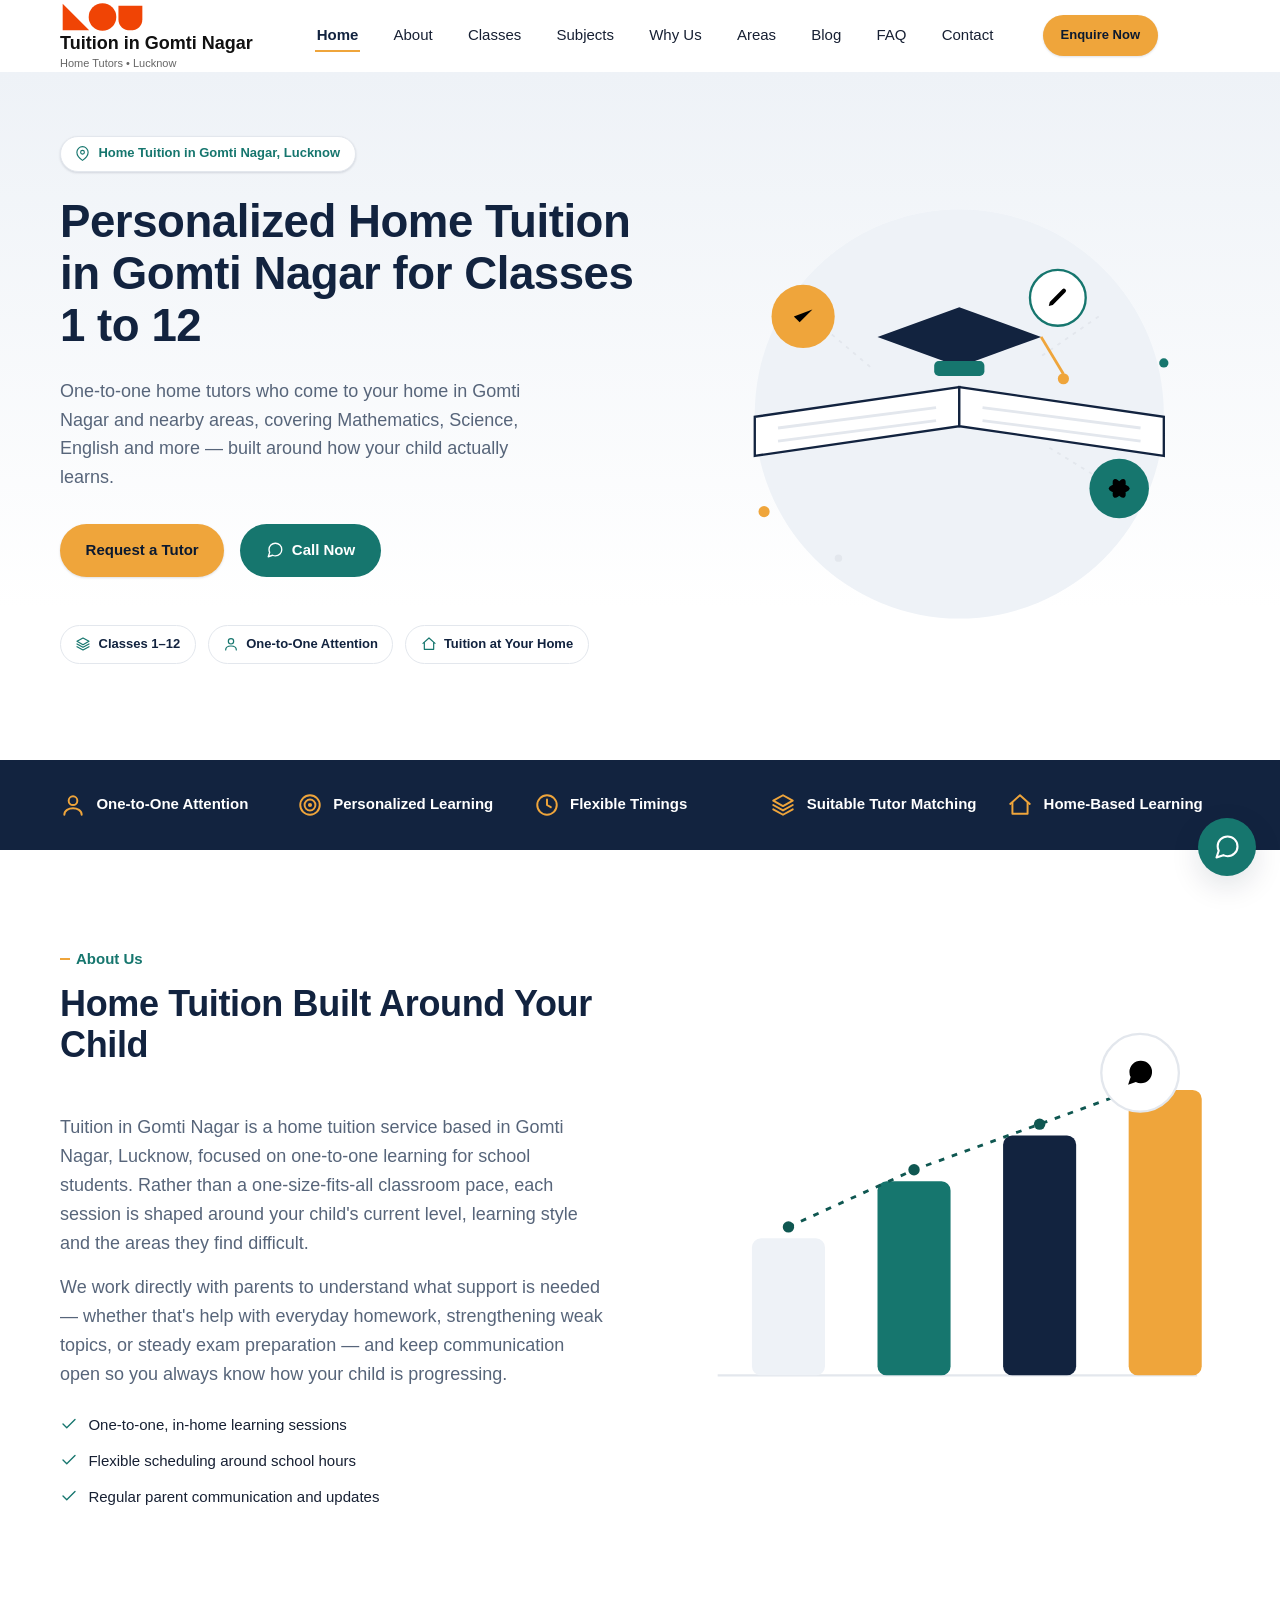
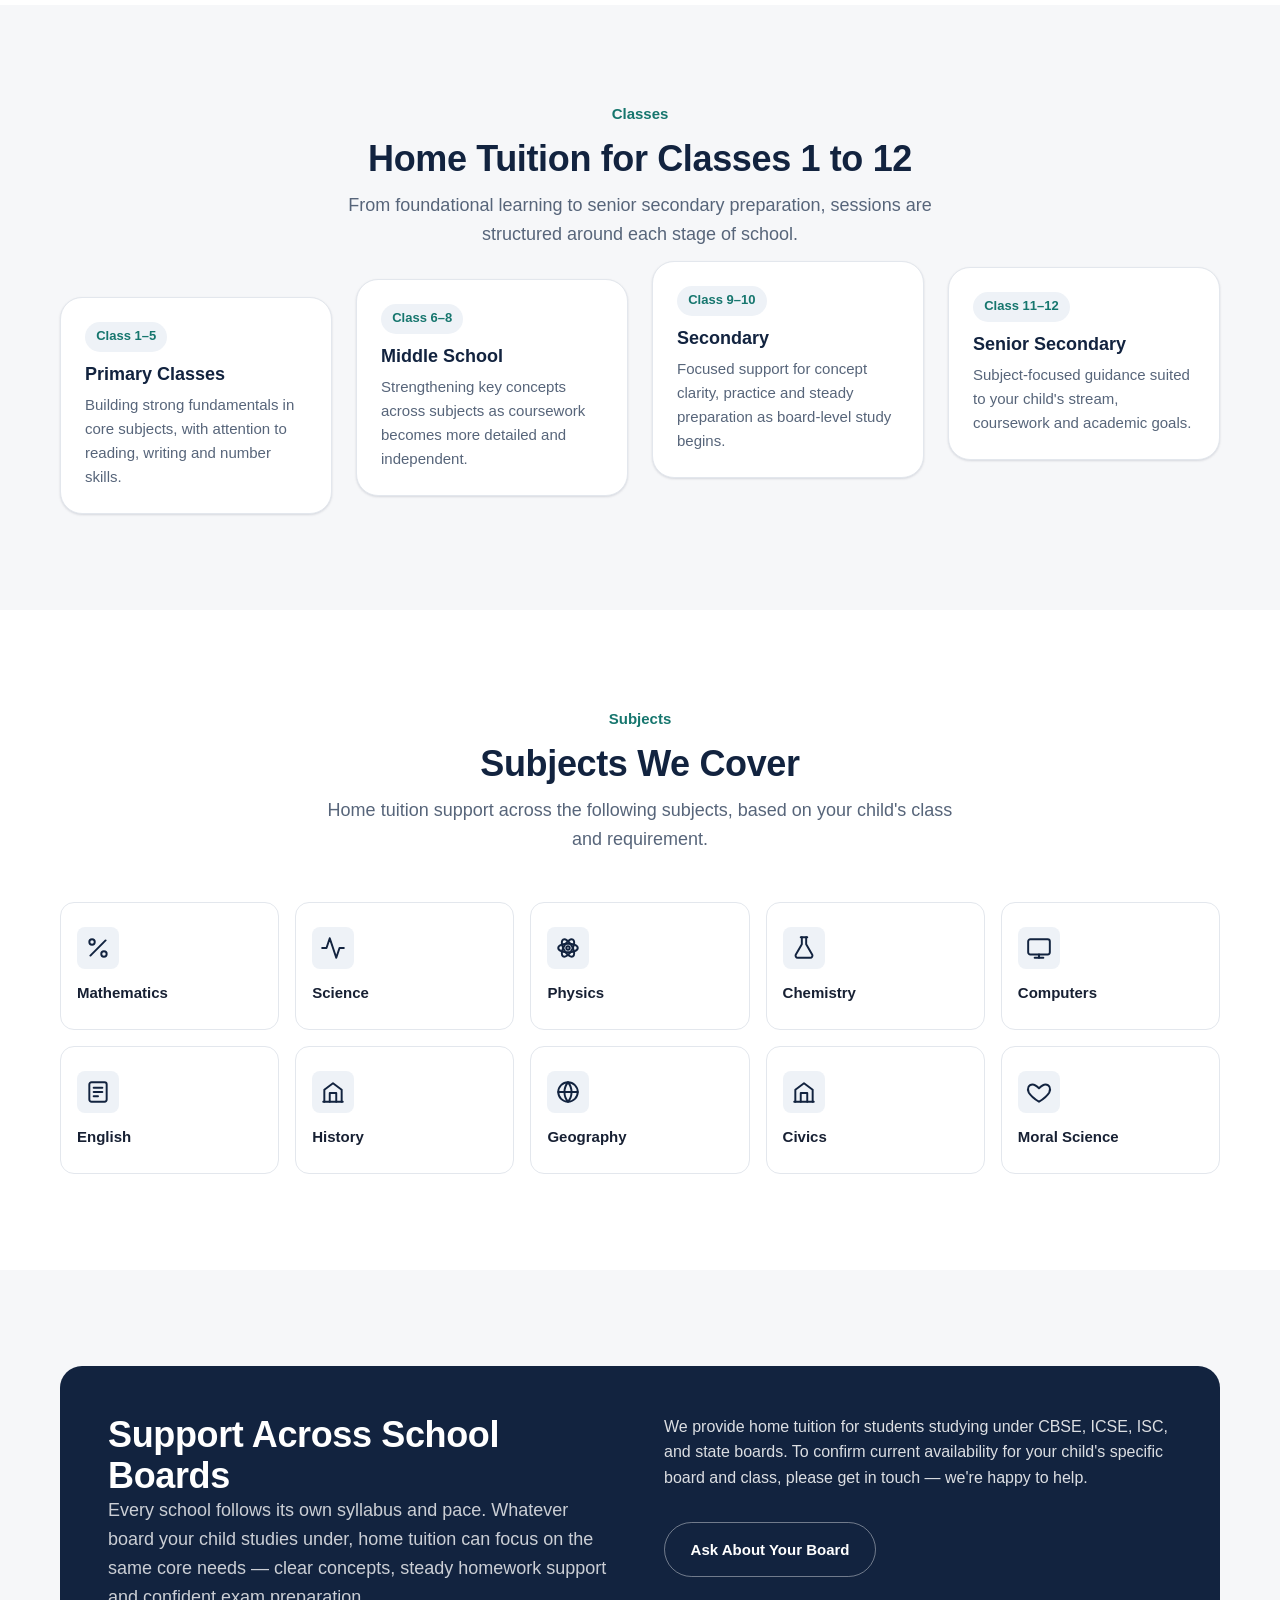
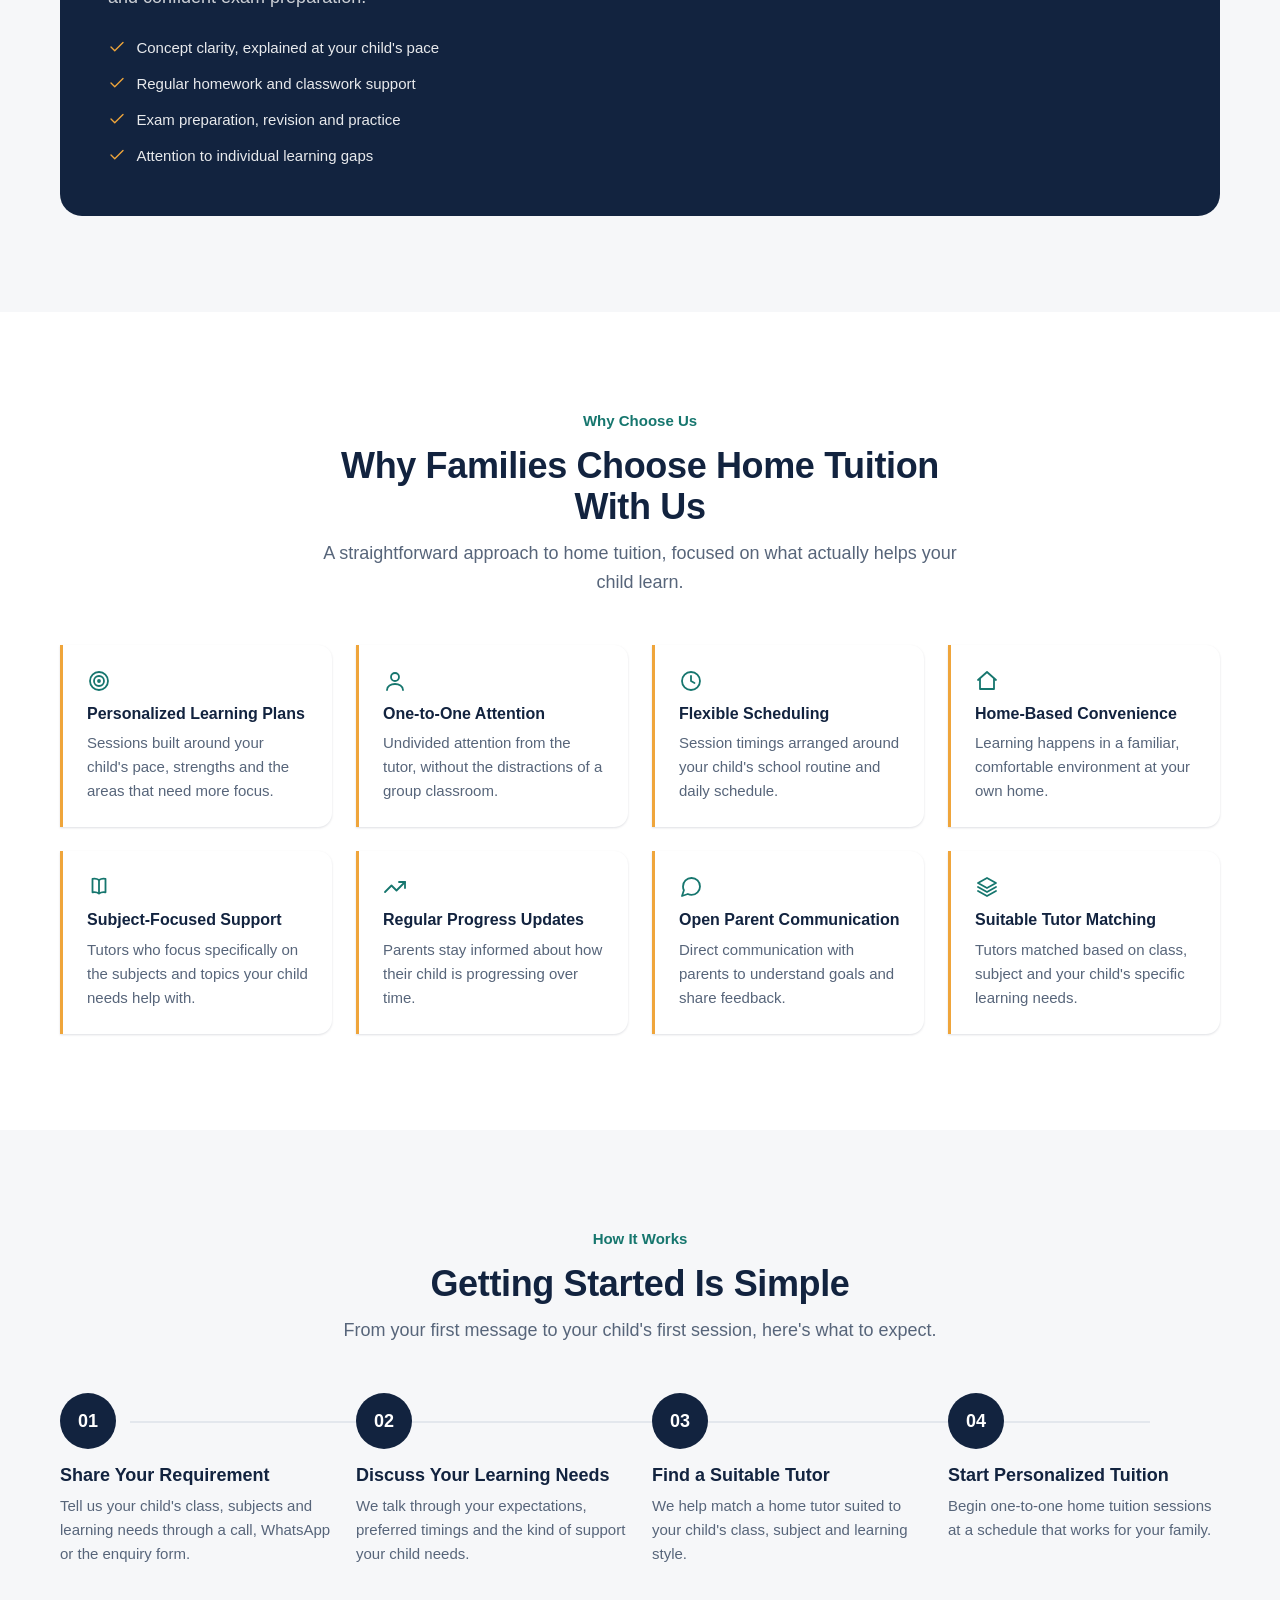
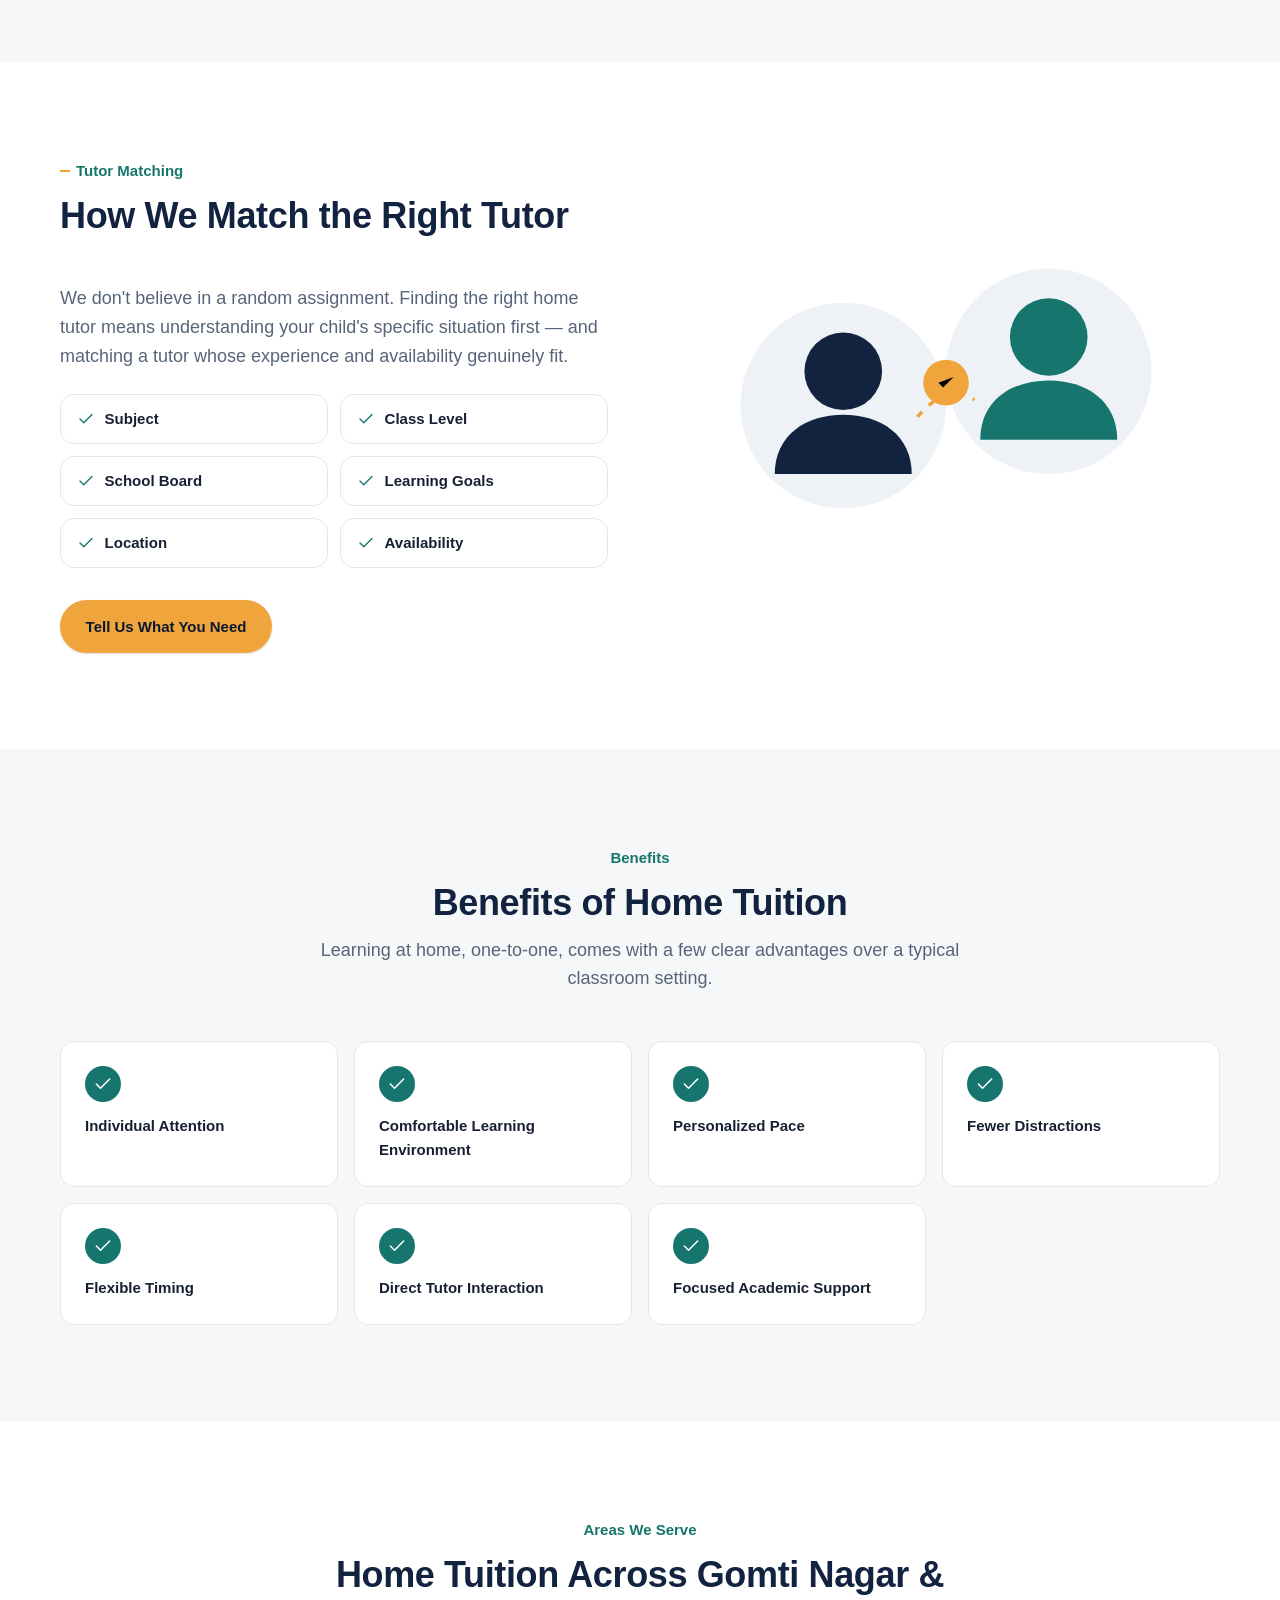
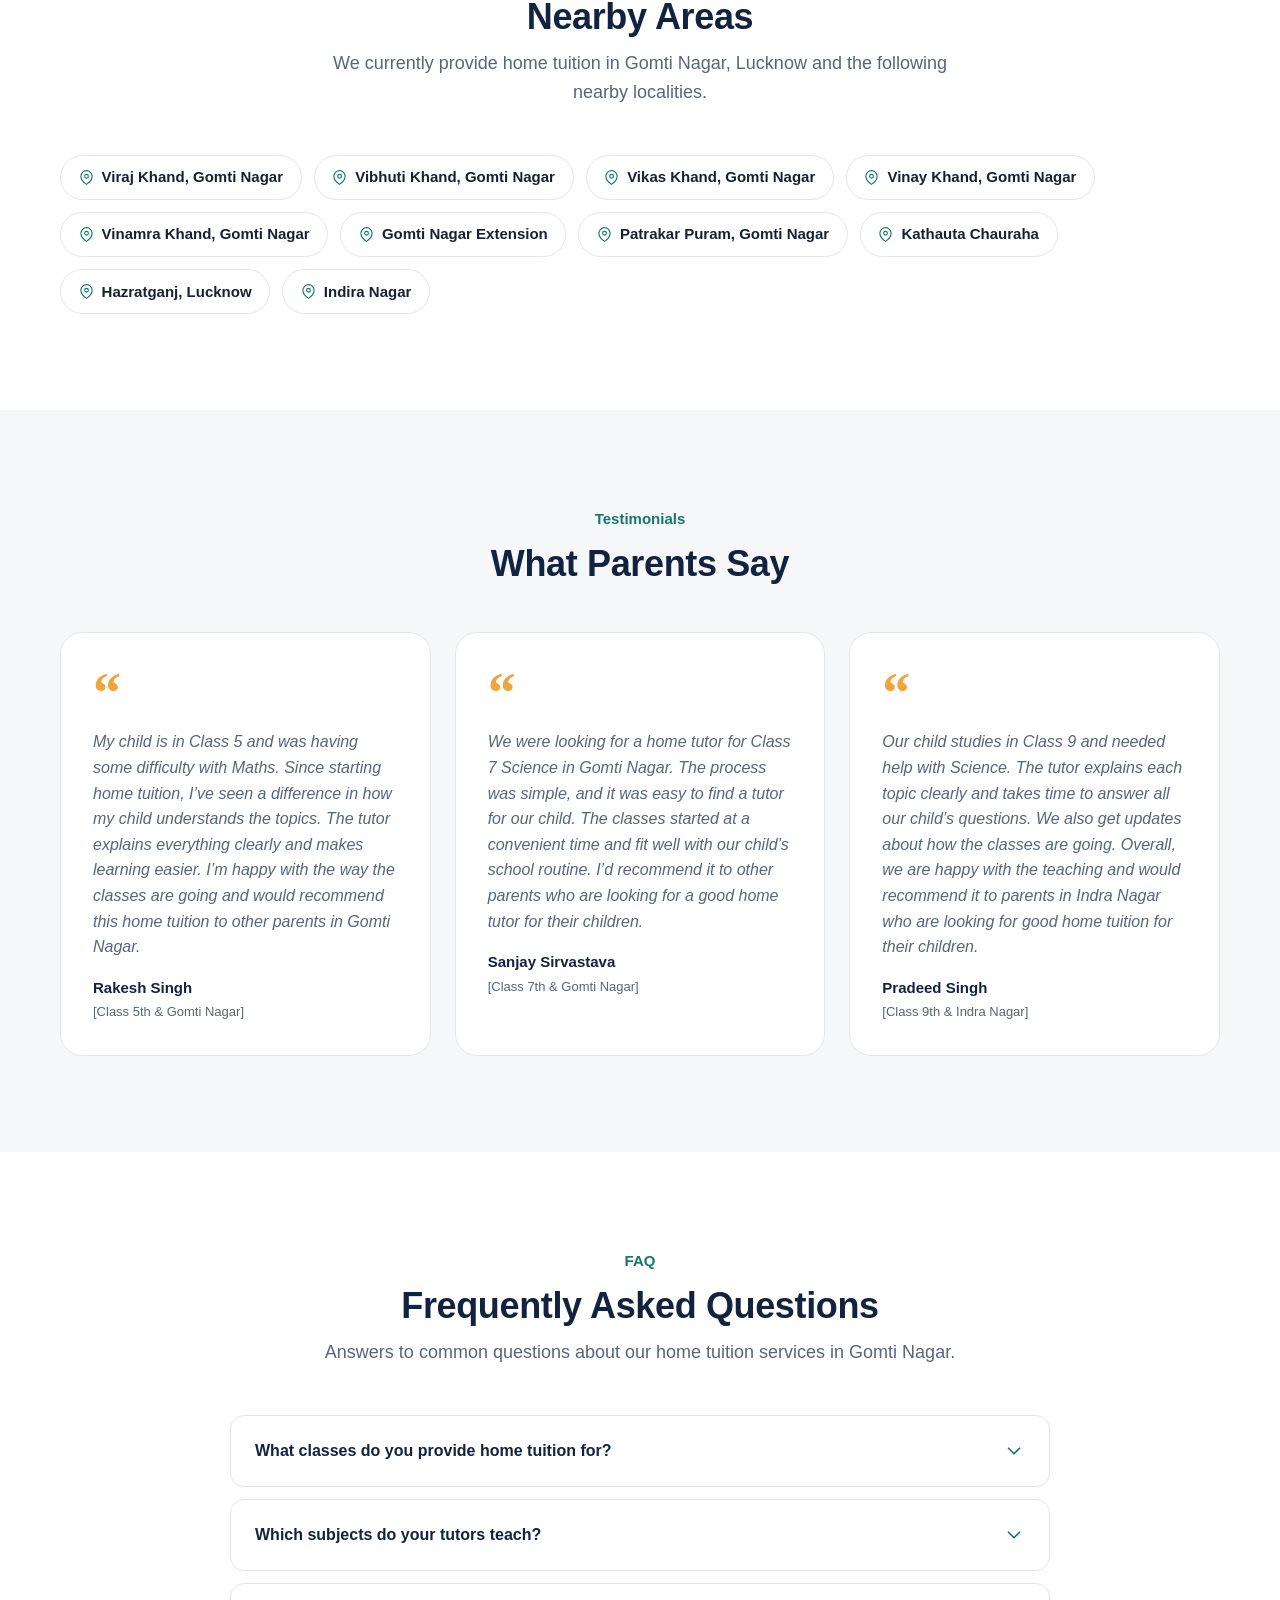
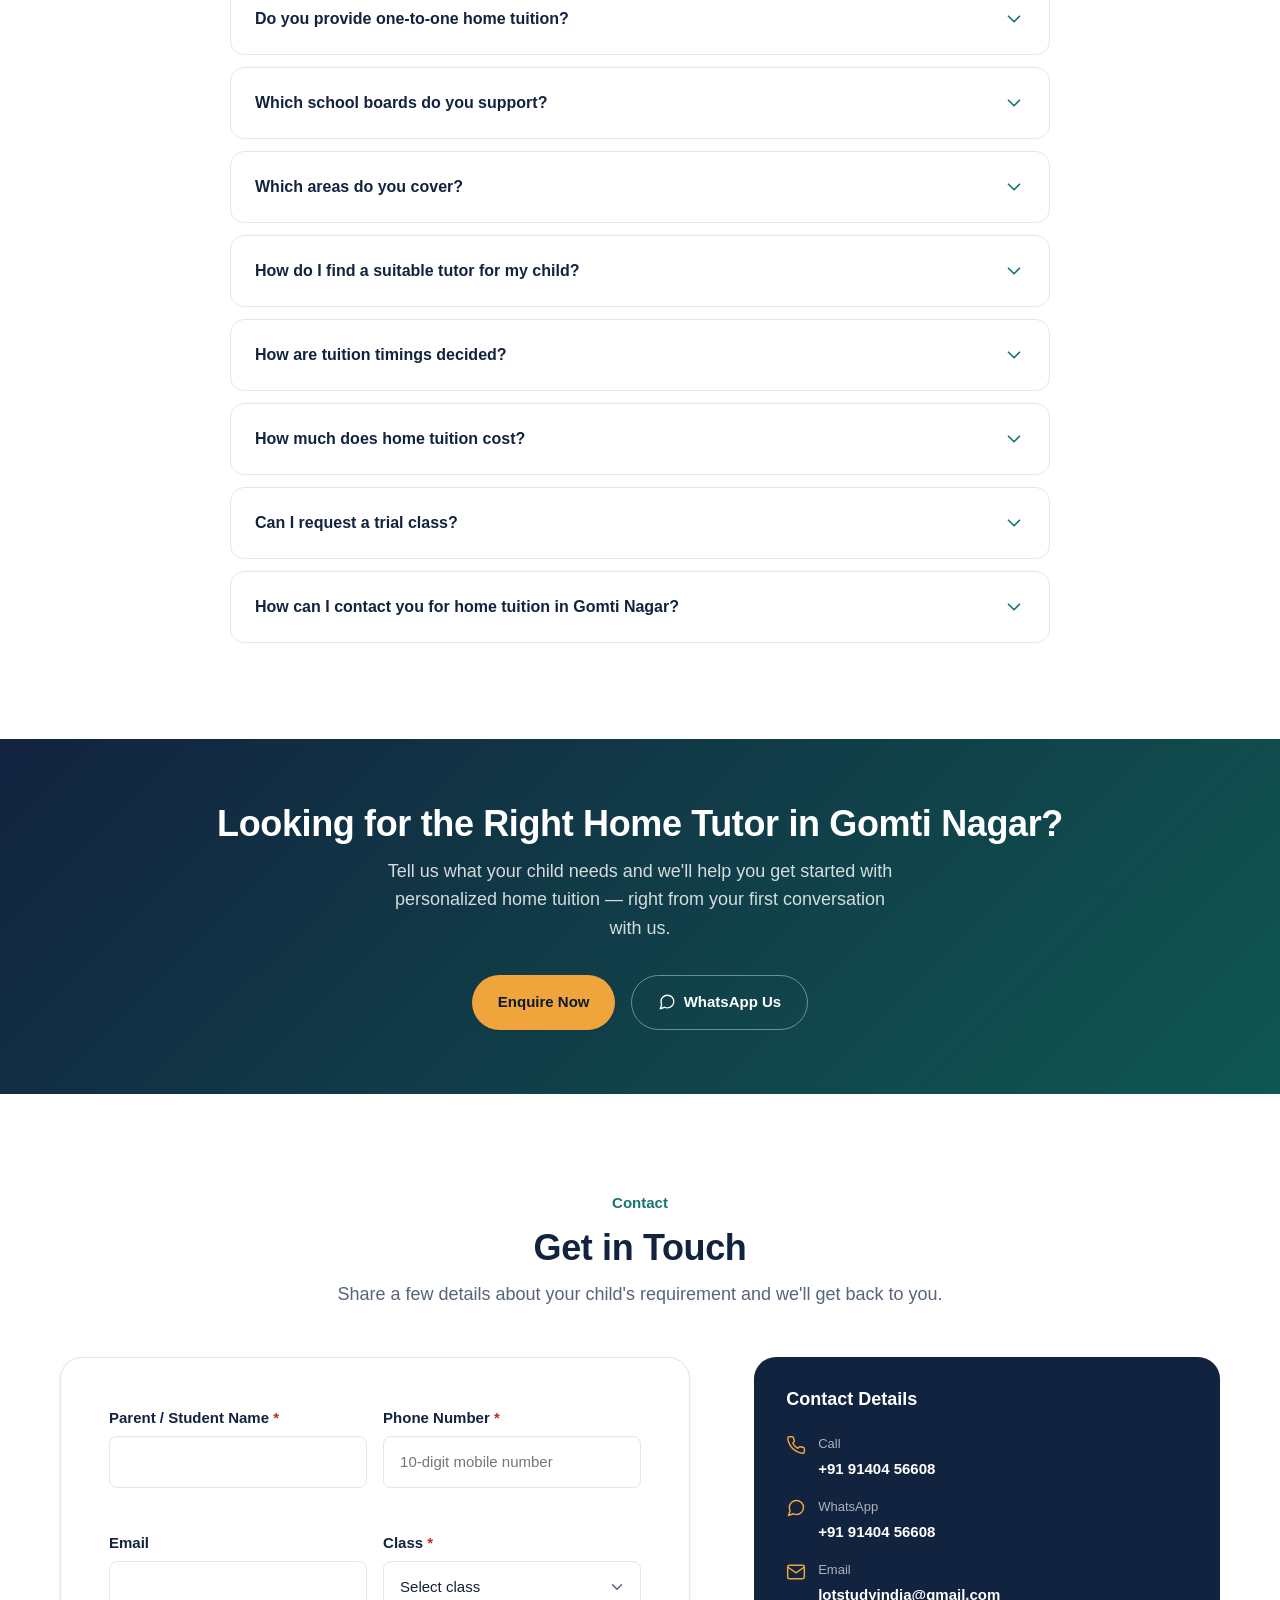
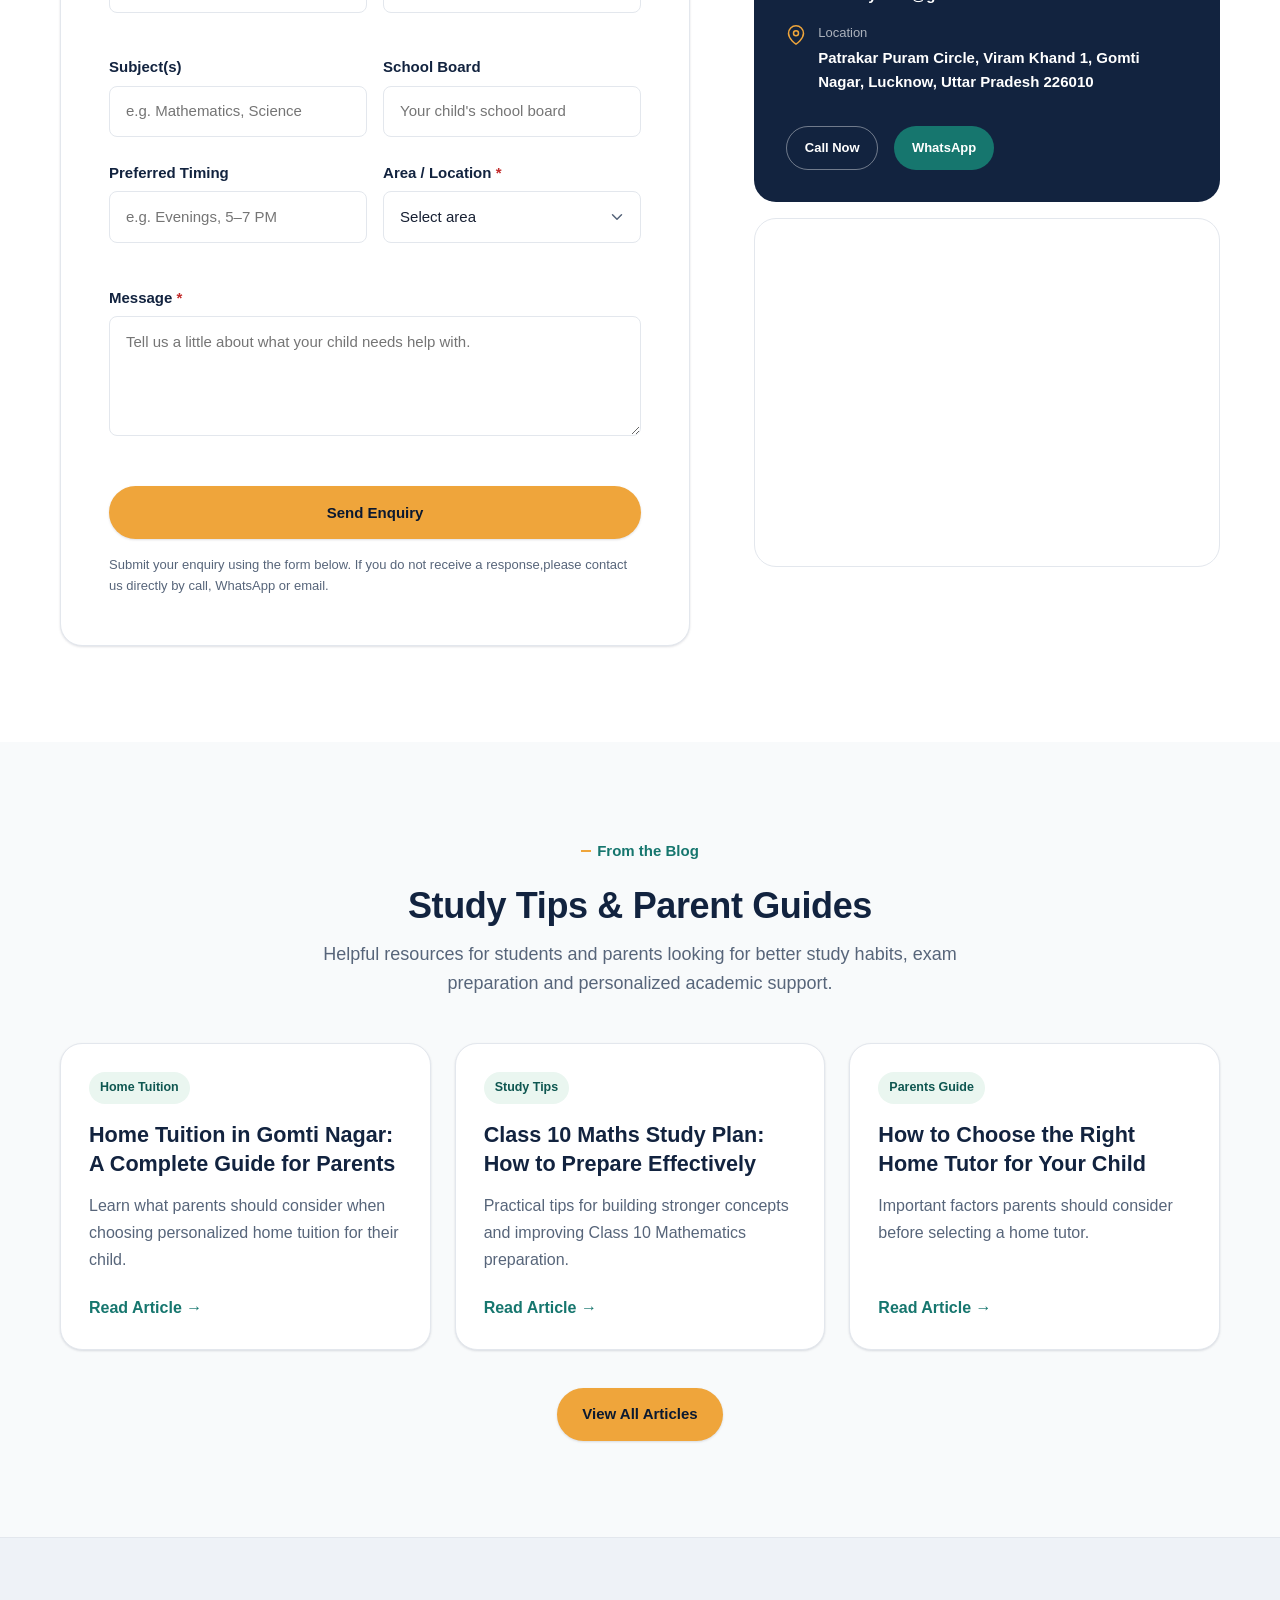
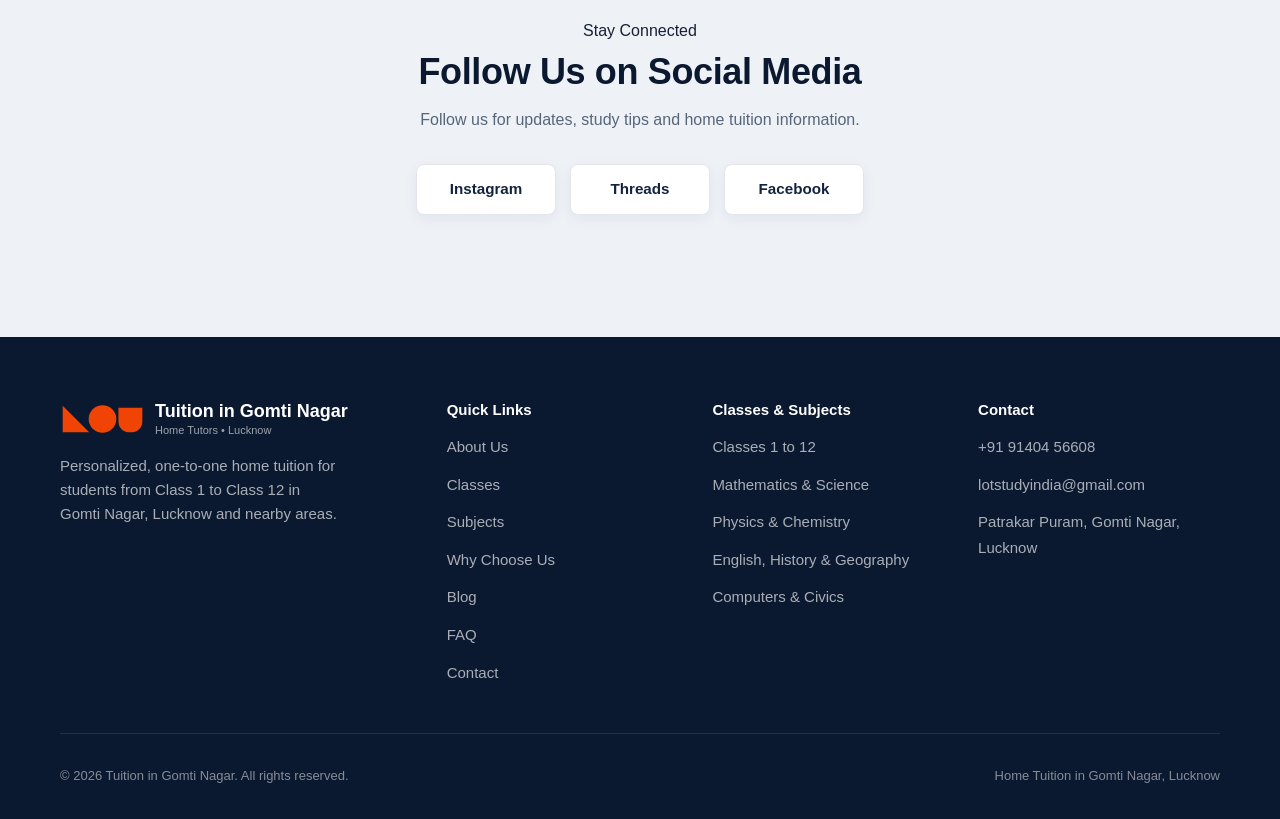
==== commit 0712f3ba: "Update index.html" ====
--- a/index.html
+++ b/index.html
@@ -320,16 +320,13 @@
         <p class="hero-lead">One-to-one home tutors who come to your home in Gomti Nagar and nearby areas, covering Mathematics, Science, English and more — built around how your child actually learns.</p>
         <div class="hero-ctas">
           <a href="#contact" class="btn btn-primary">Request a Tutor</a>
-          <a href="https://wa.me/919140456608?text=Hi%2C%20I%27d%20like%20to%20know%20more%20about%20home%20tuition%20in%20Gomti%20Nagar."
-   class="btn btn-whatsapp"
-   target="_blank"
-   rel="noopener">
+        <a href="tel:+919140456608"
+   class="btn btn-whatsapp">
   <svg class="icon" style="width:18px;height:18px" aria-hidden="true">
     <use href="#icon-chat"></use>
   </svg>
-  WhatsApp Us
+  Call Now
 </a>
-
         </div>
         <div class="hero-badges">
           <span class="hero-badge"><svg class="icon" aria-hidden="true"><use href="#icon-layers"></use></svg>Classes 1–12</span>
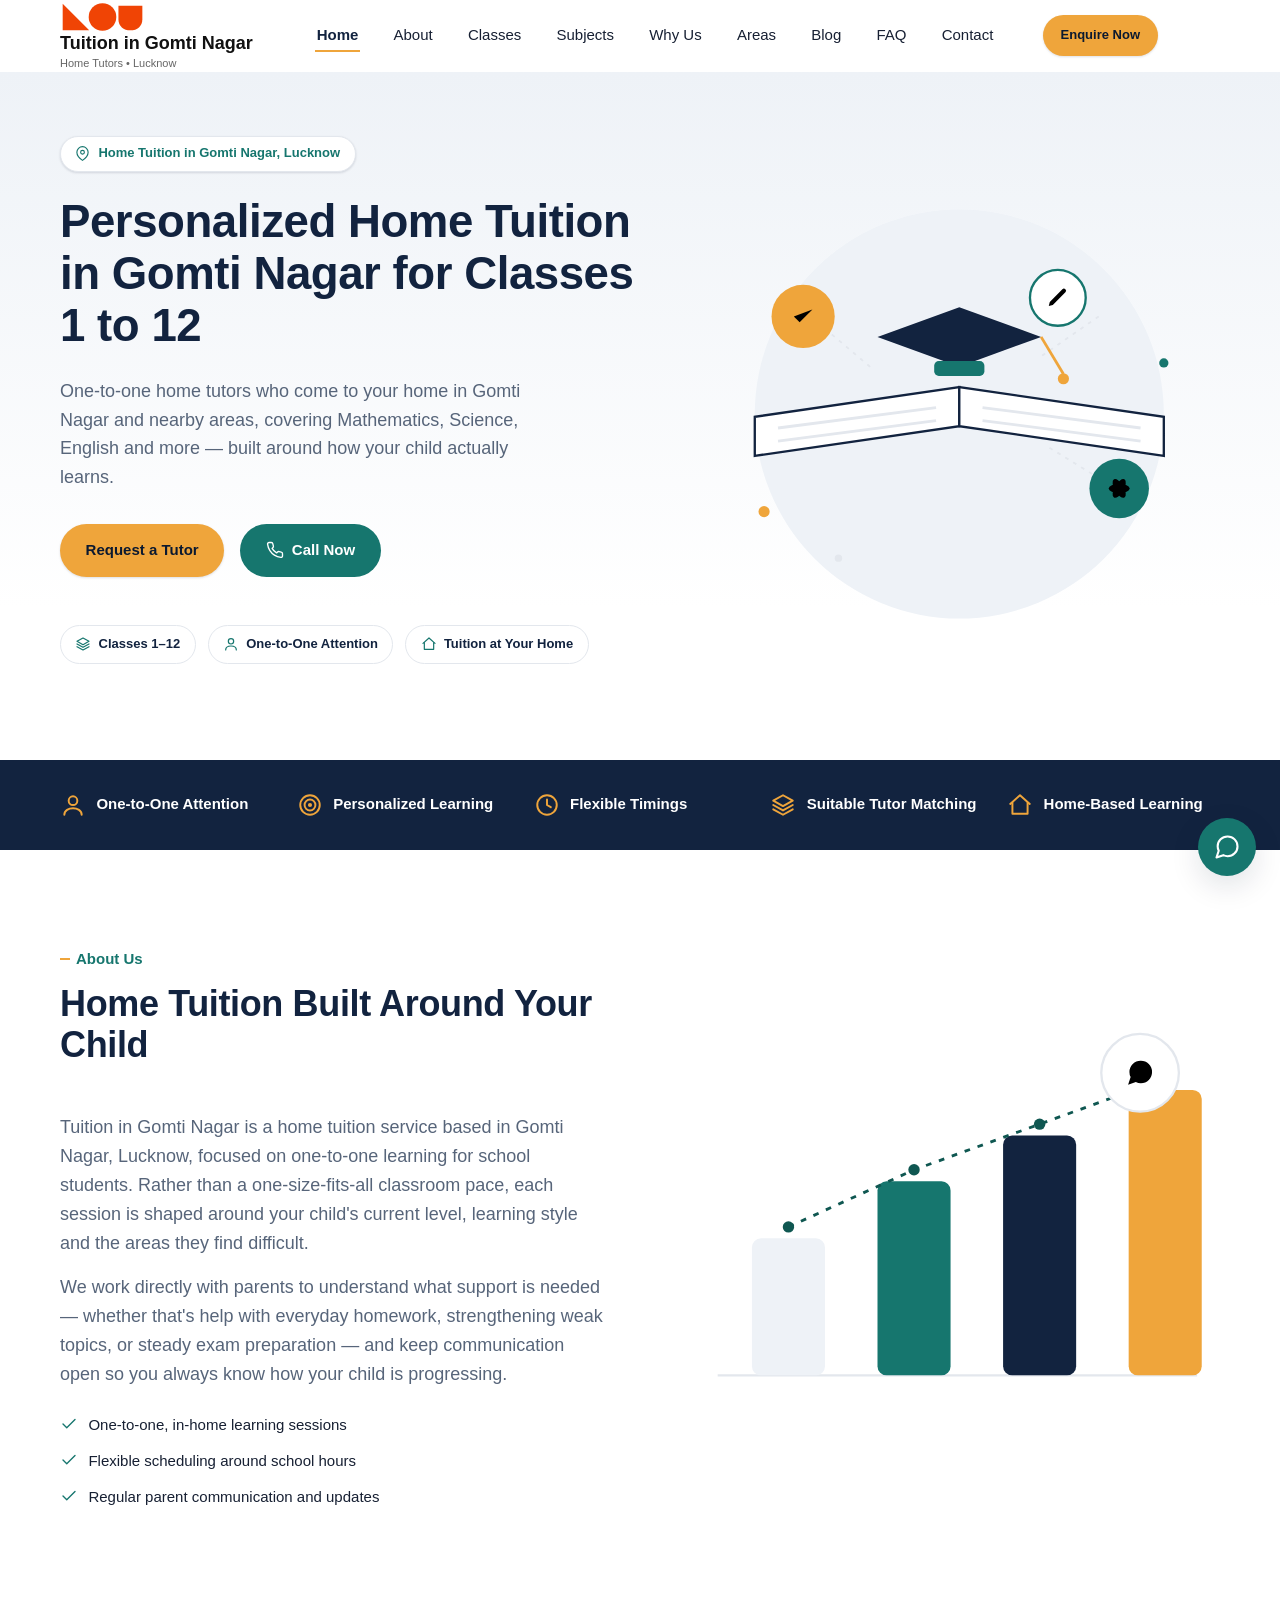
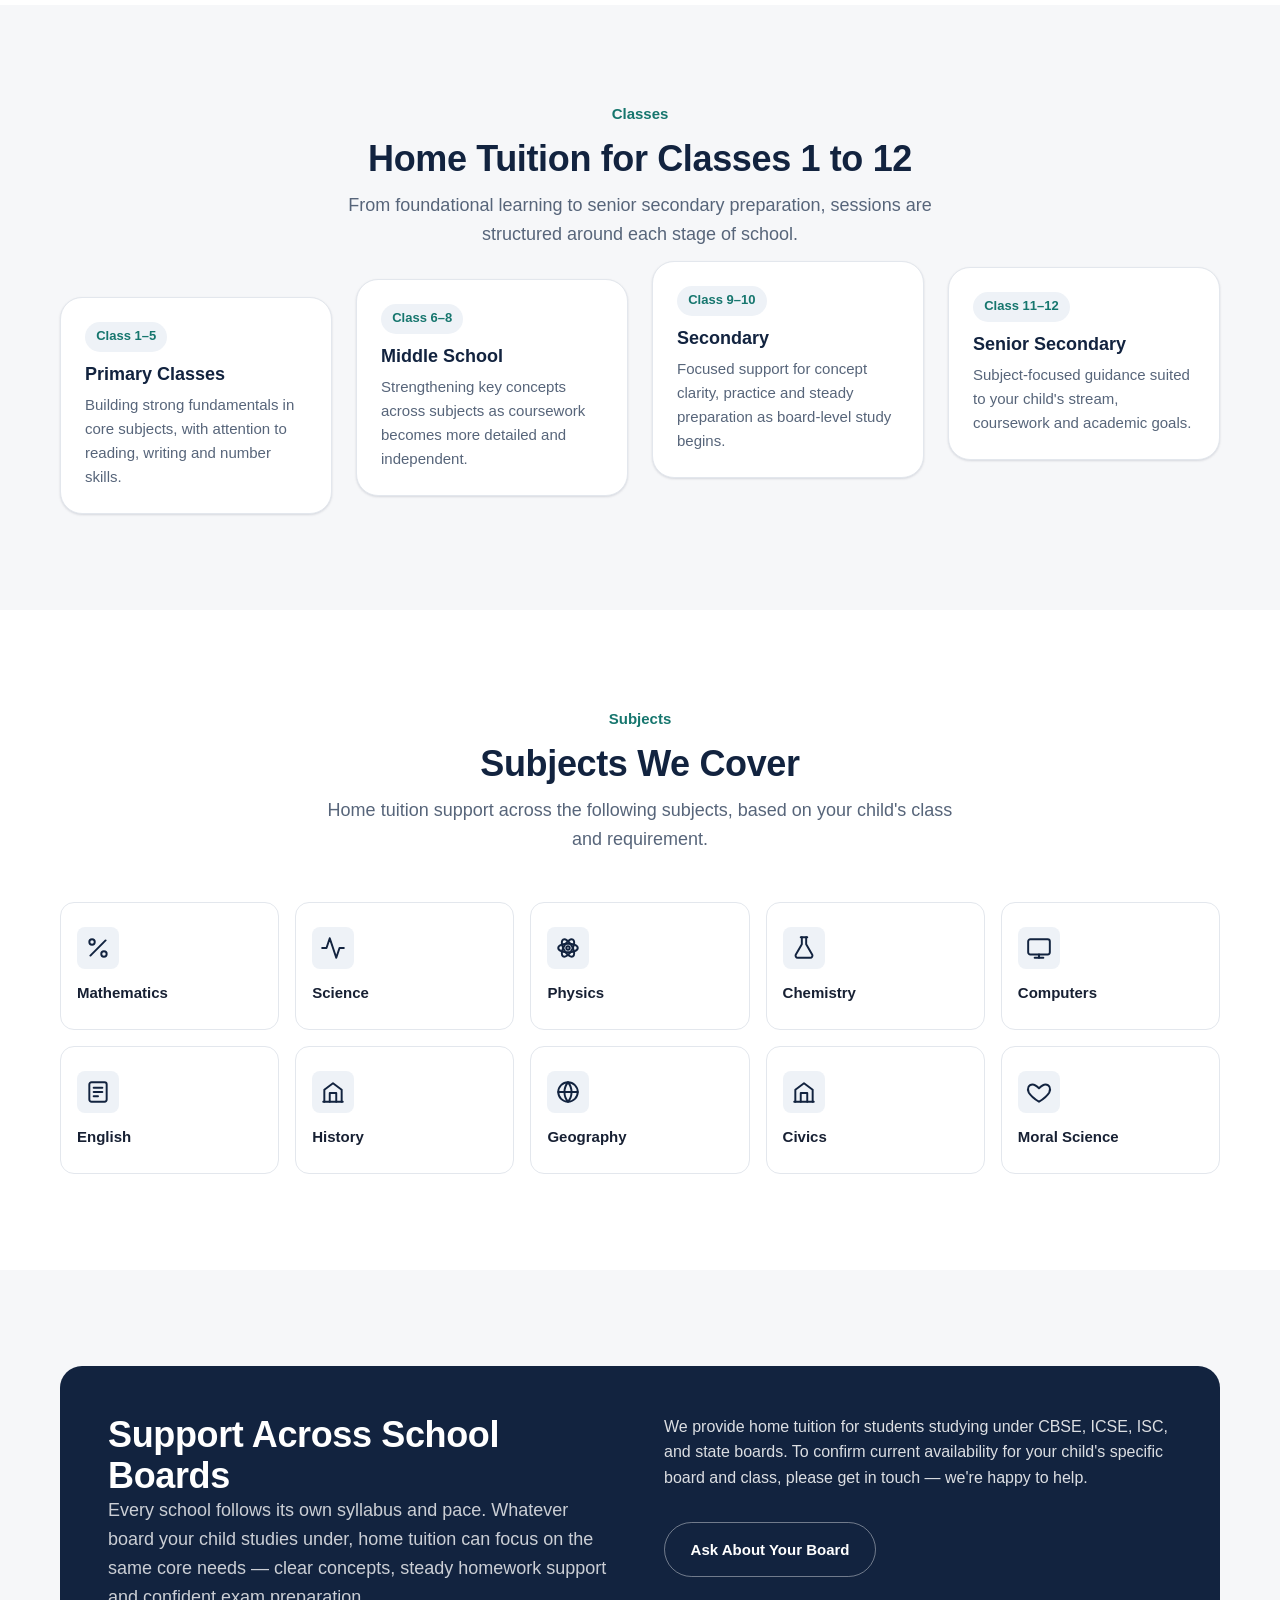
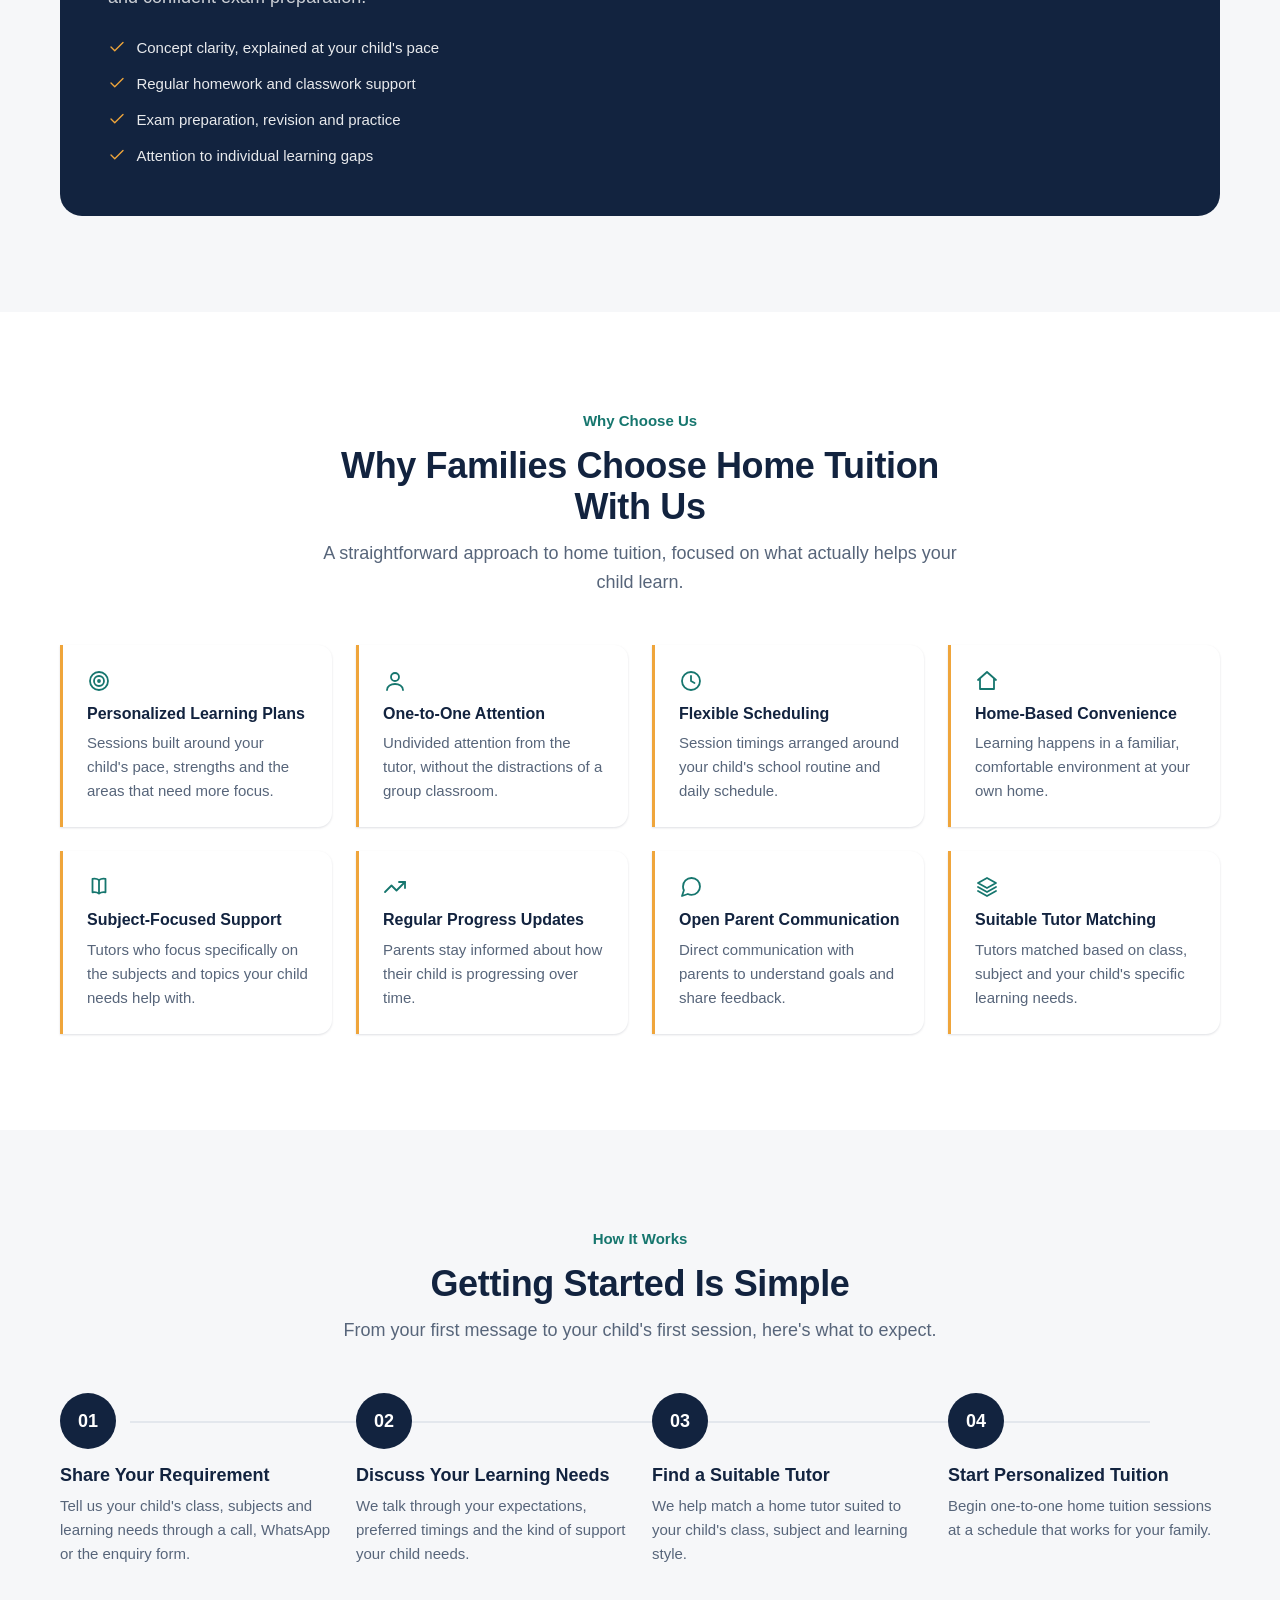
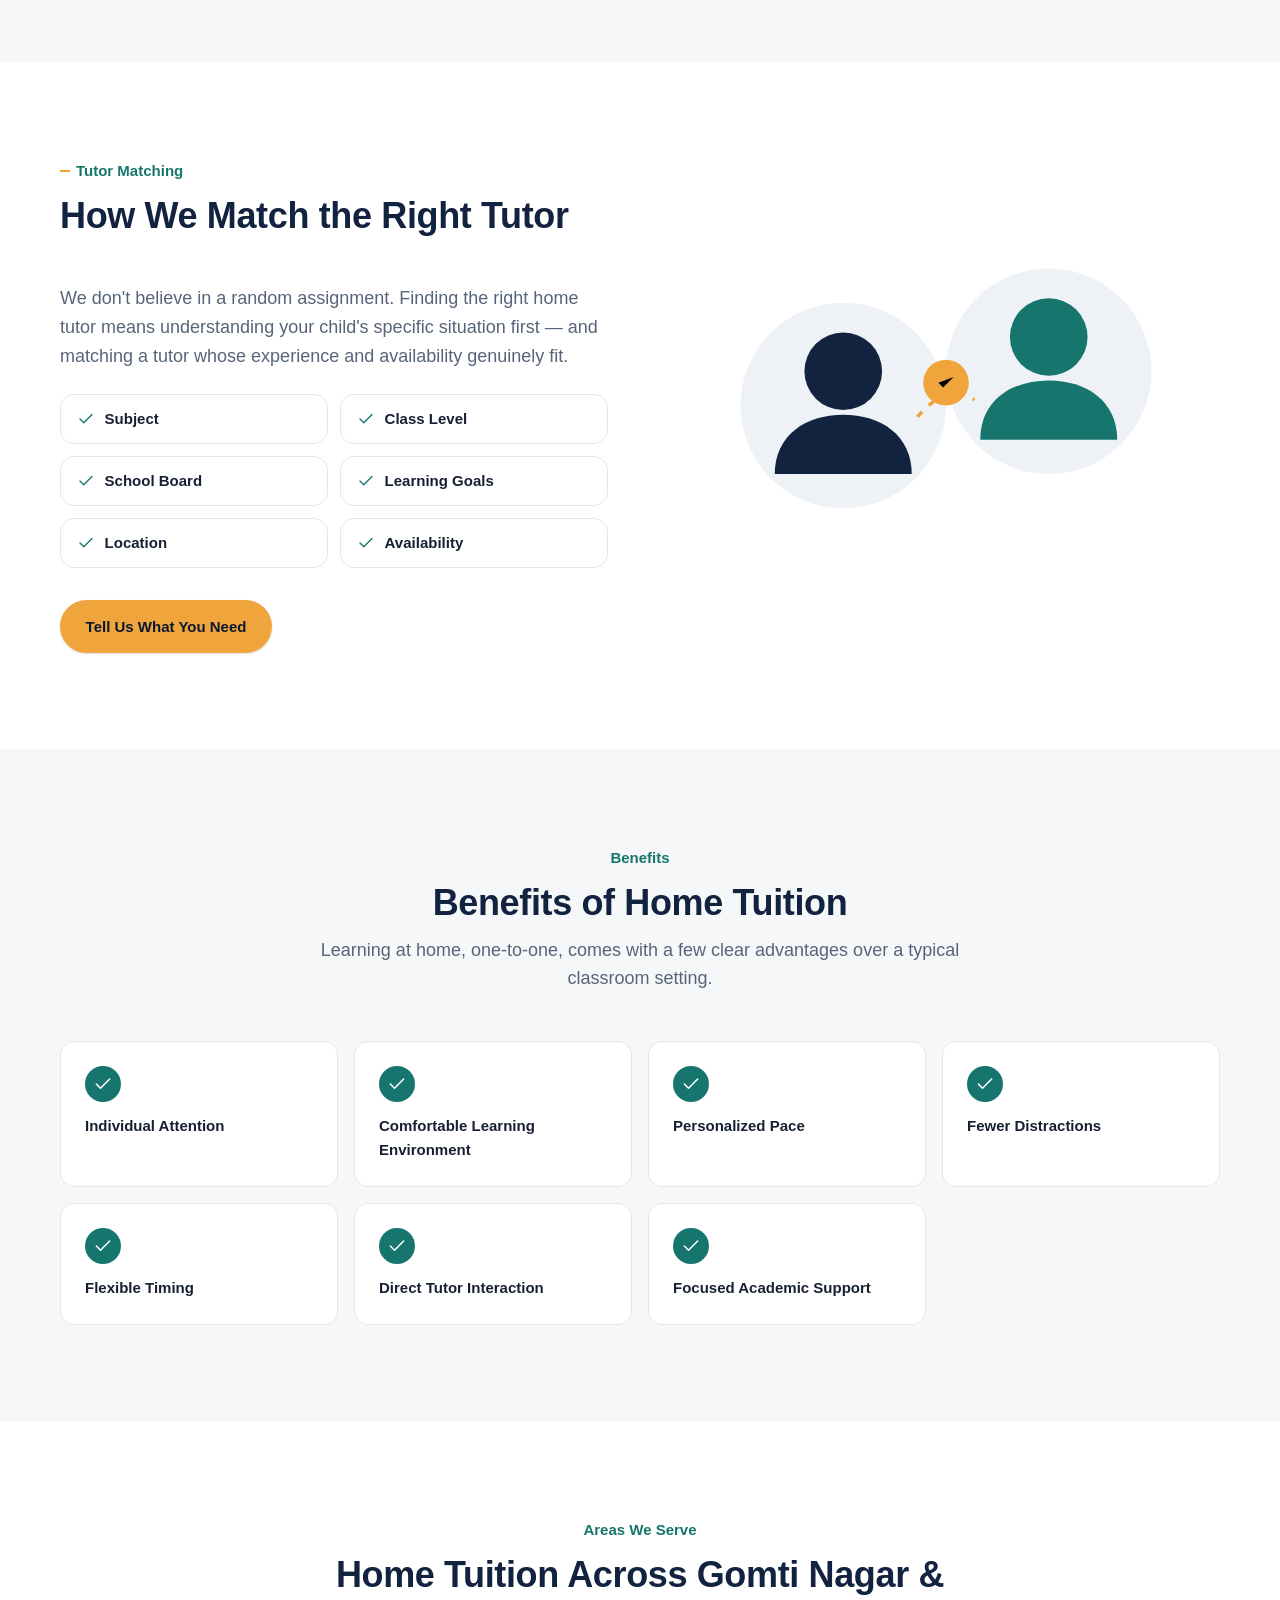
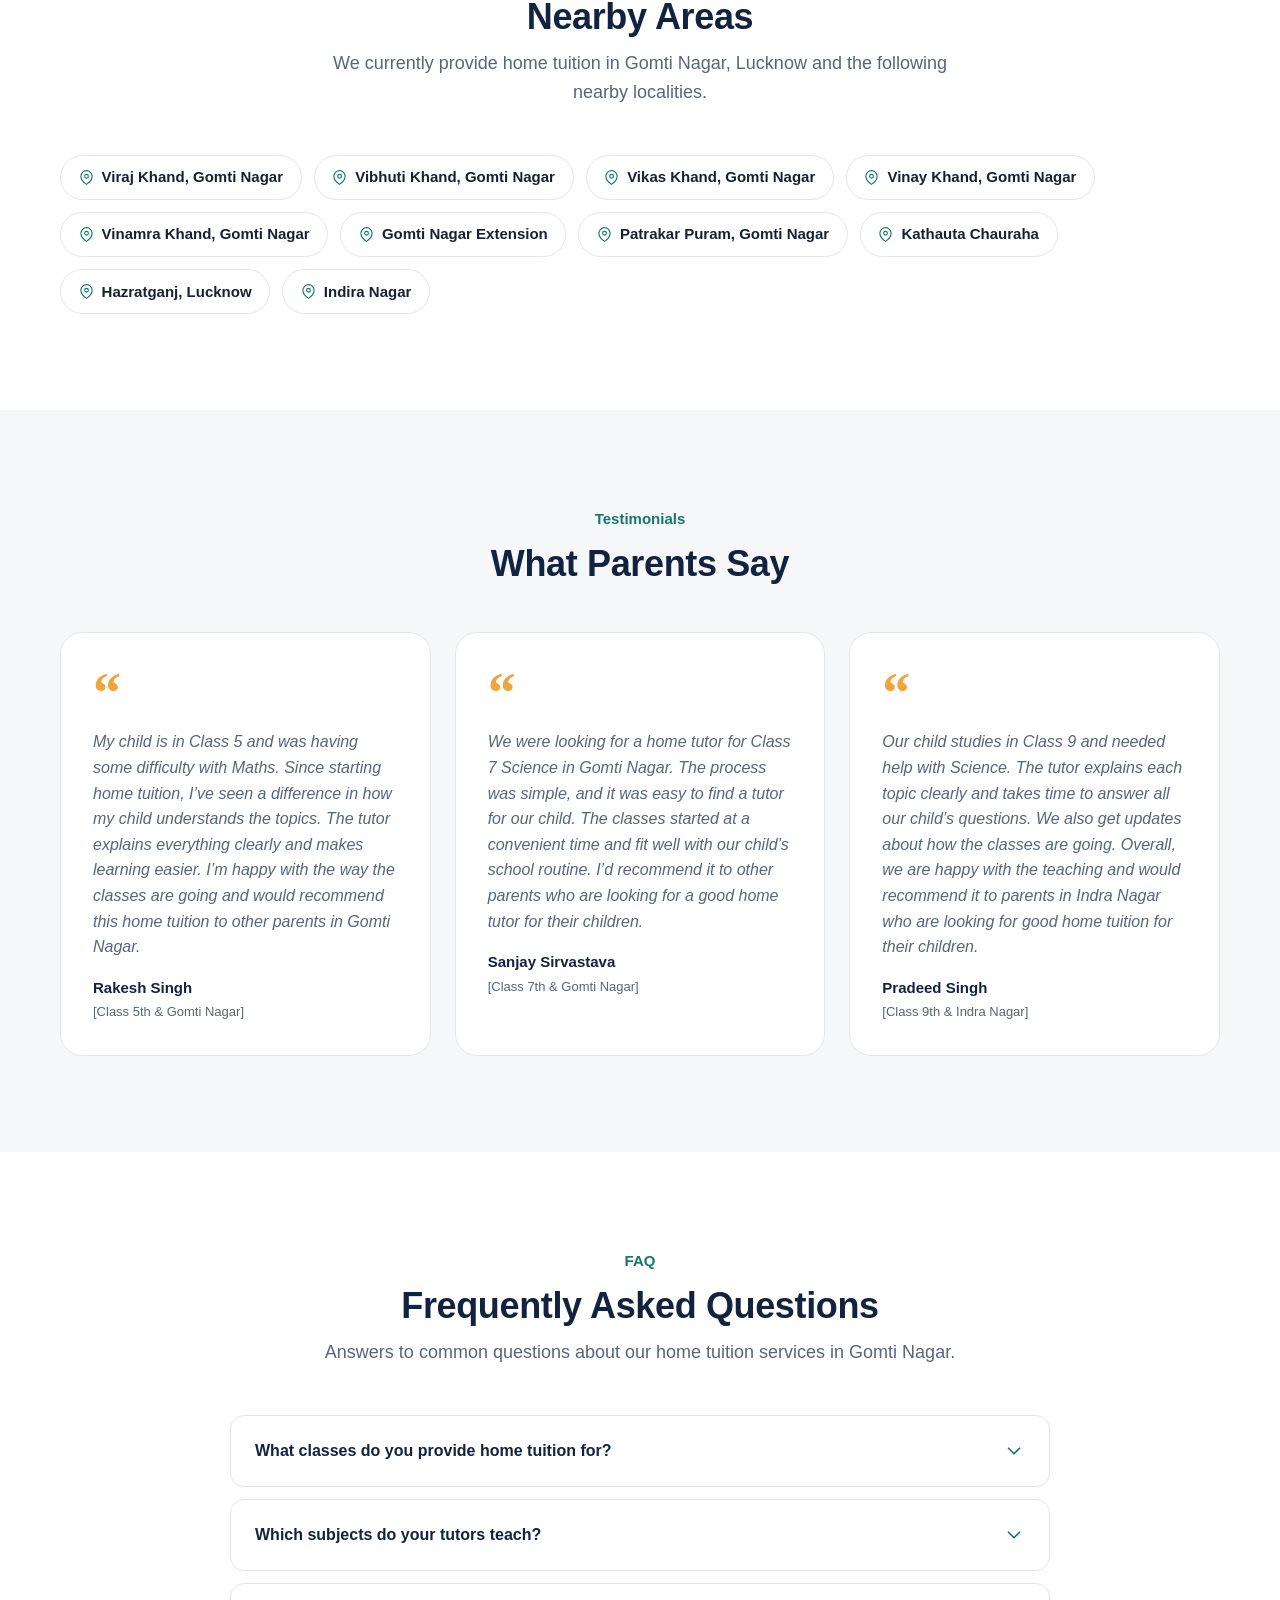
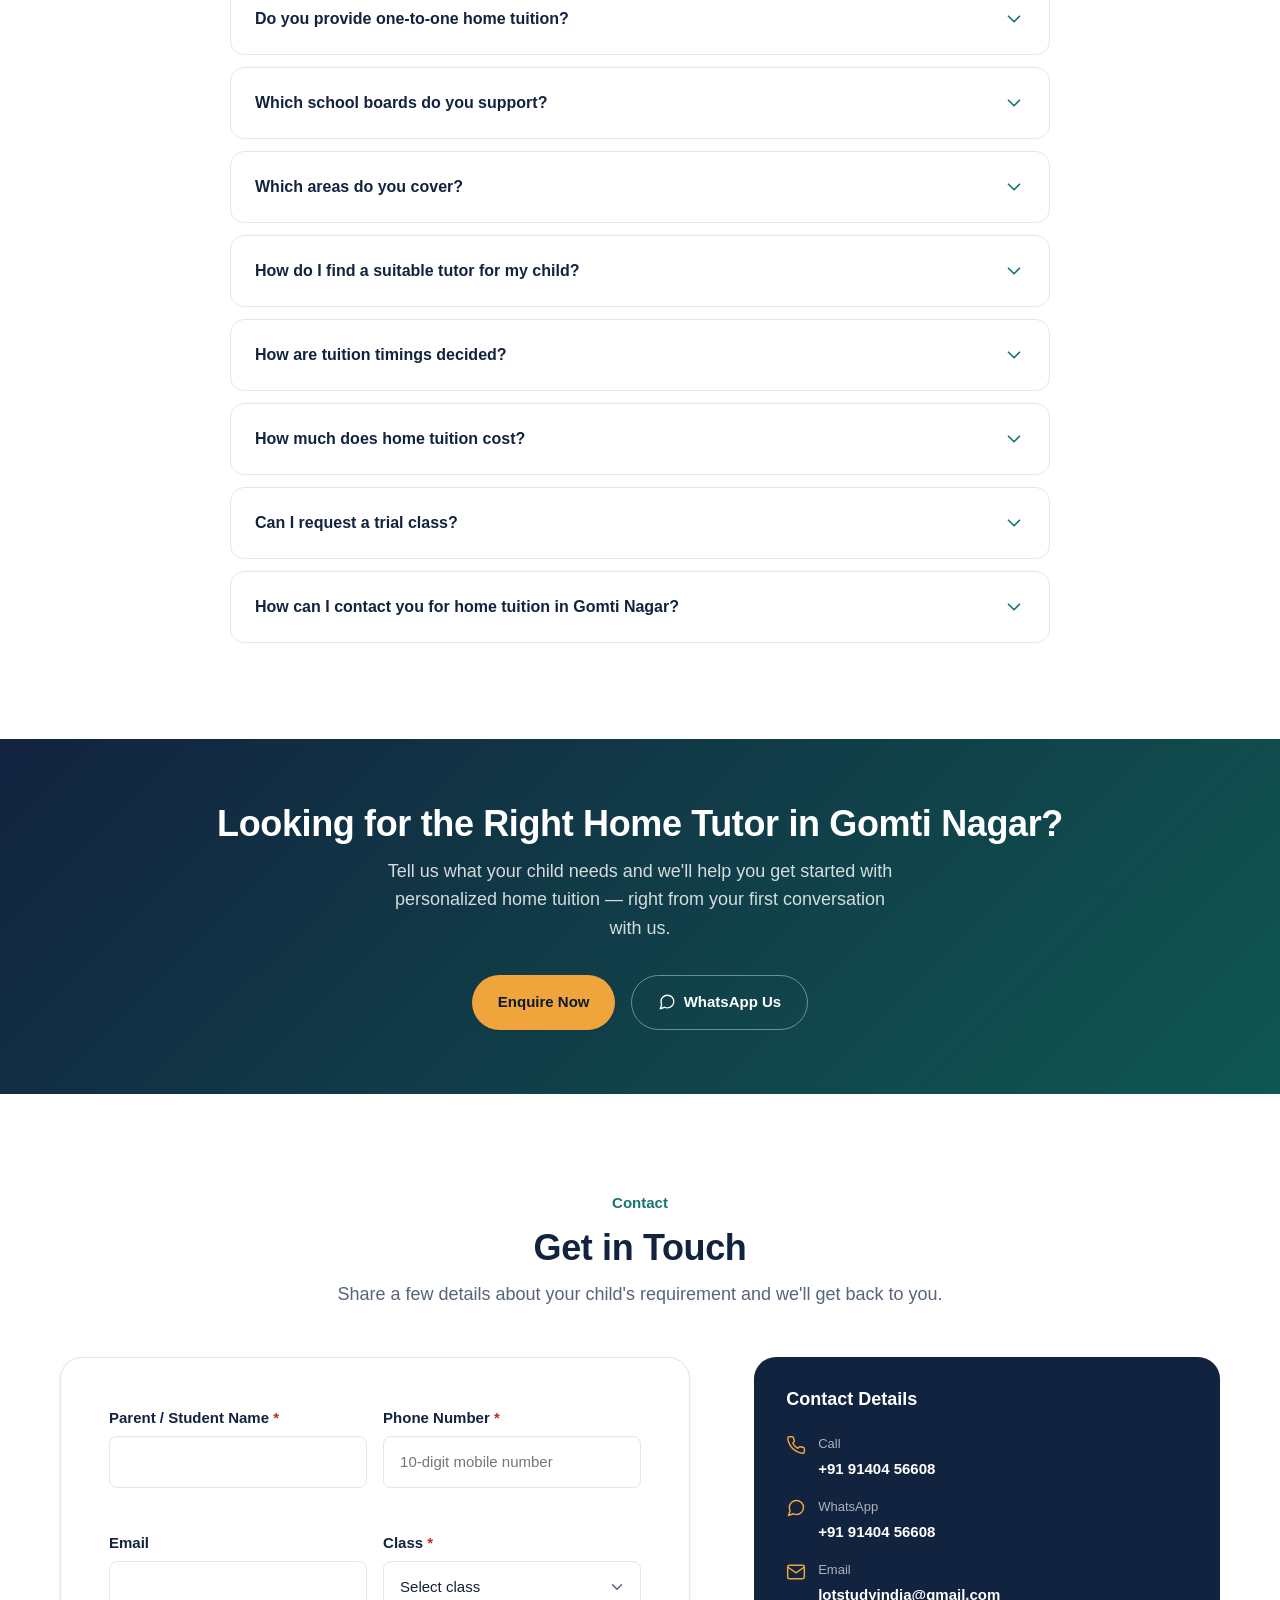
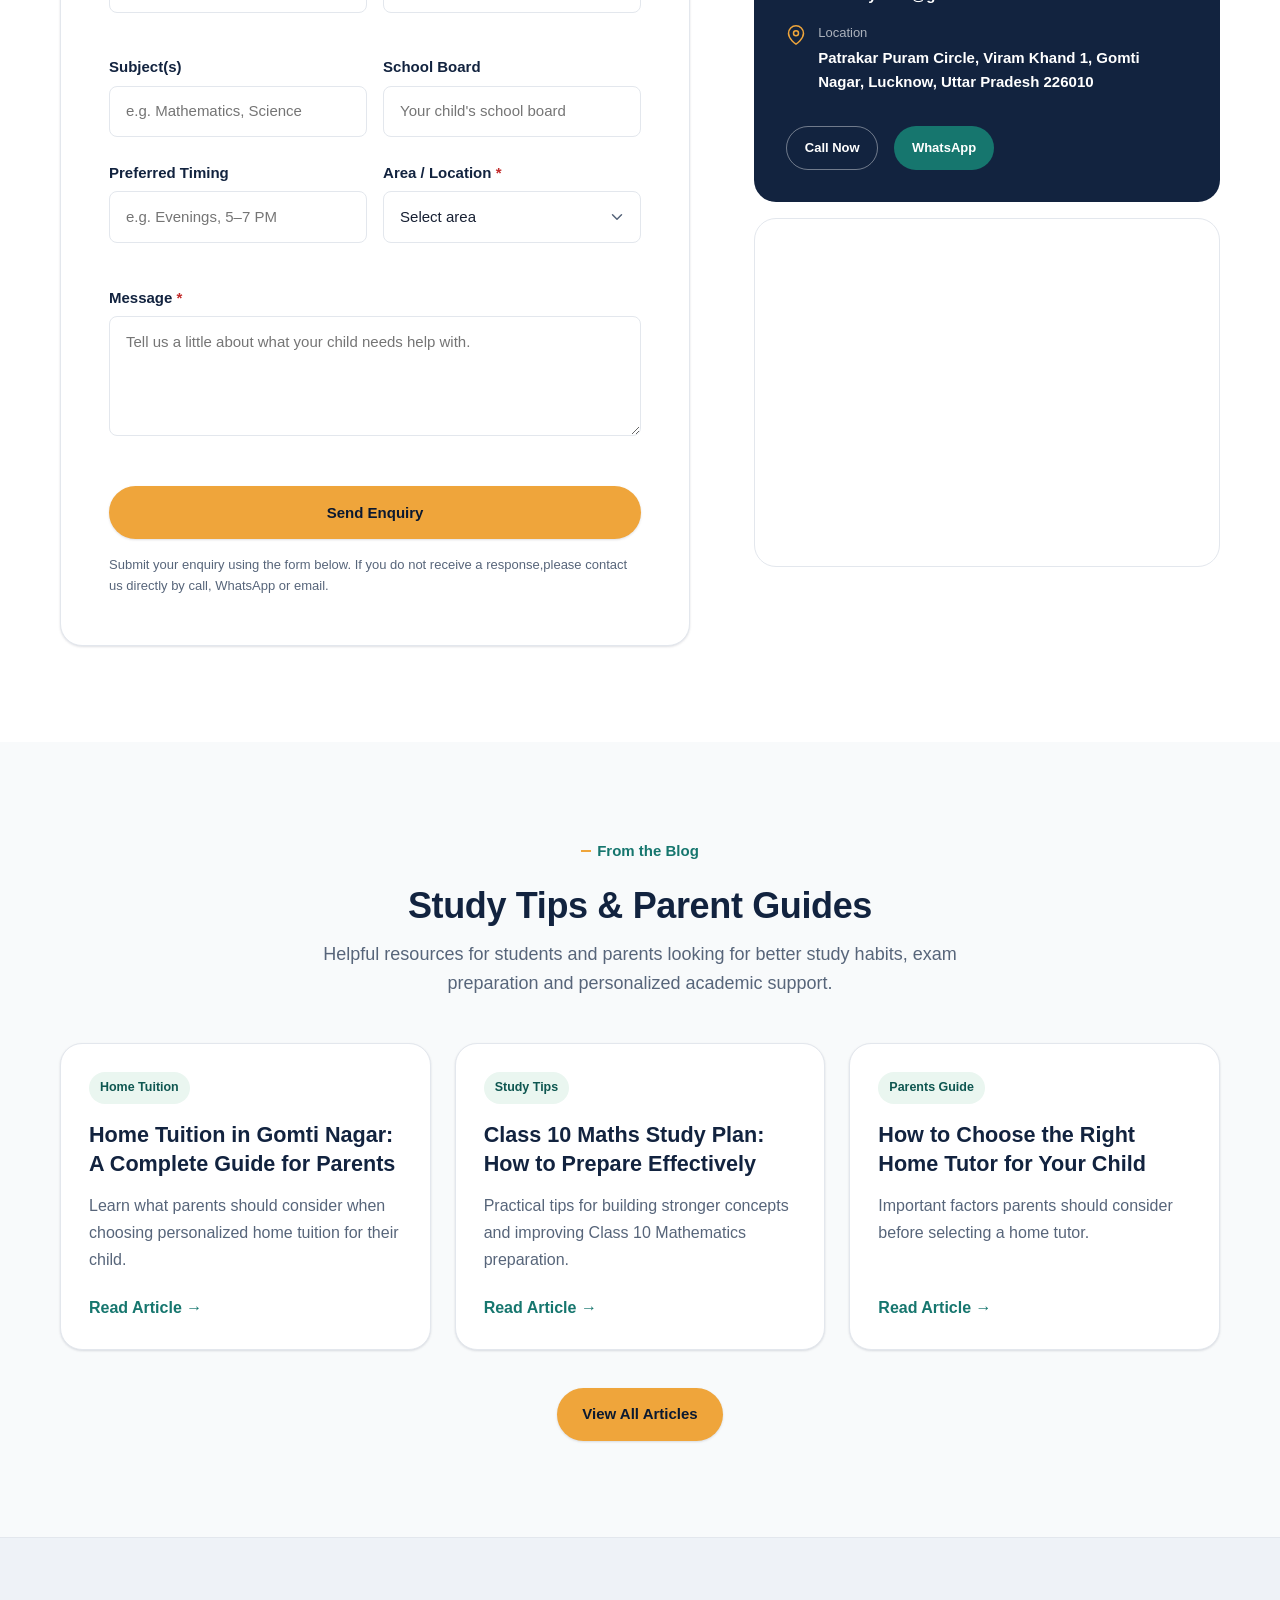
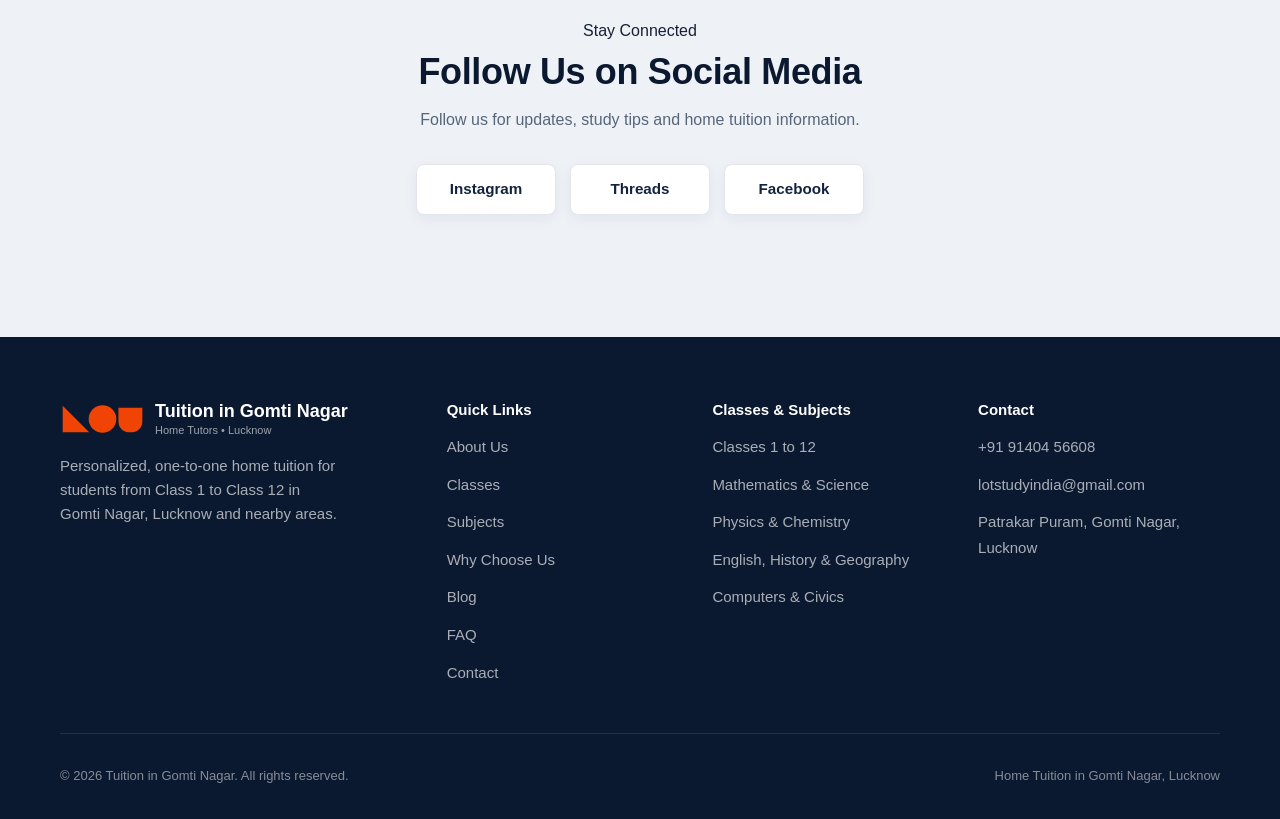
==== commit 5c59670b: "Update index.html" ====
--- a/index.html
+++ b/index.html
@@ -323,7 +323,7 @@
         <a href="tel:+919140456608"
    class="btn btn-whatsapp">
   <svg class="icon" style="width:18px;height:18px" aria-hidden="true">
-    <use href="#icon-chat"></use>
+    <use href="#icon-phone"></use>
   </svg>
   Call Now
 </a>
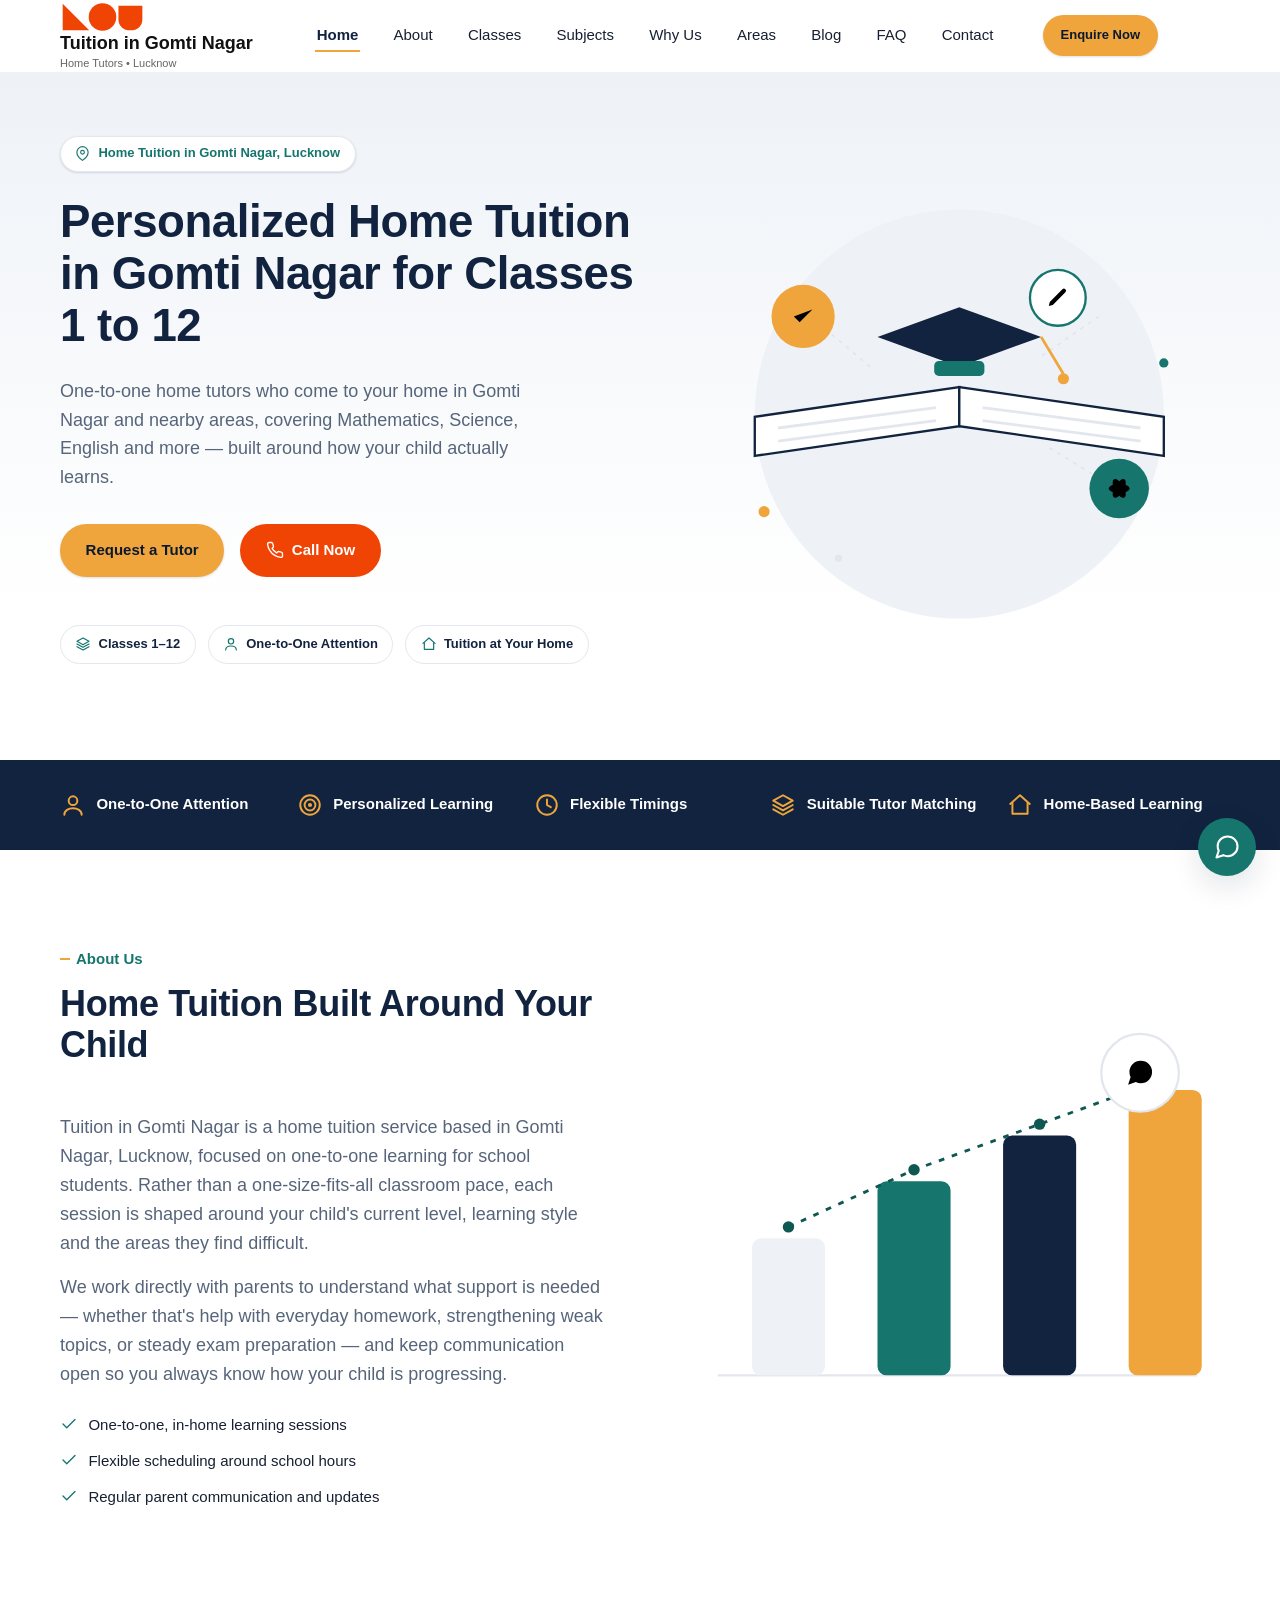
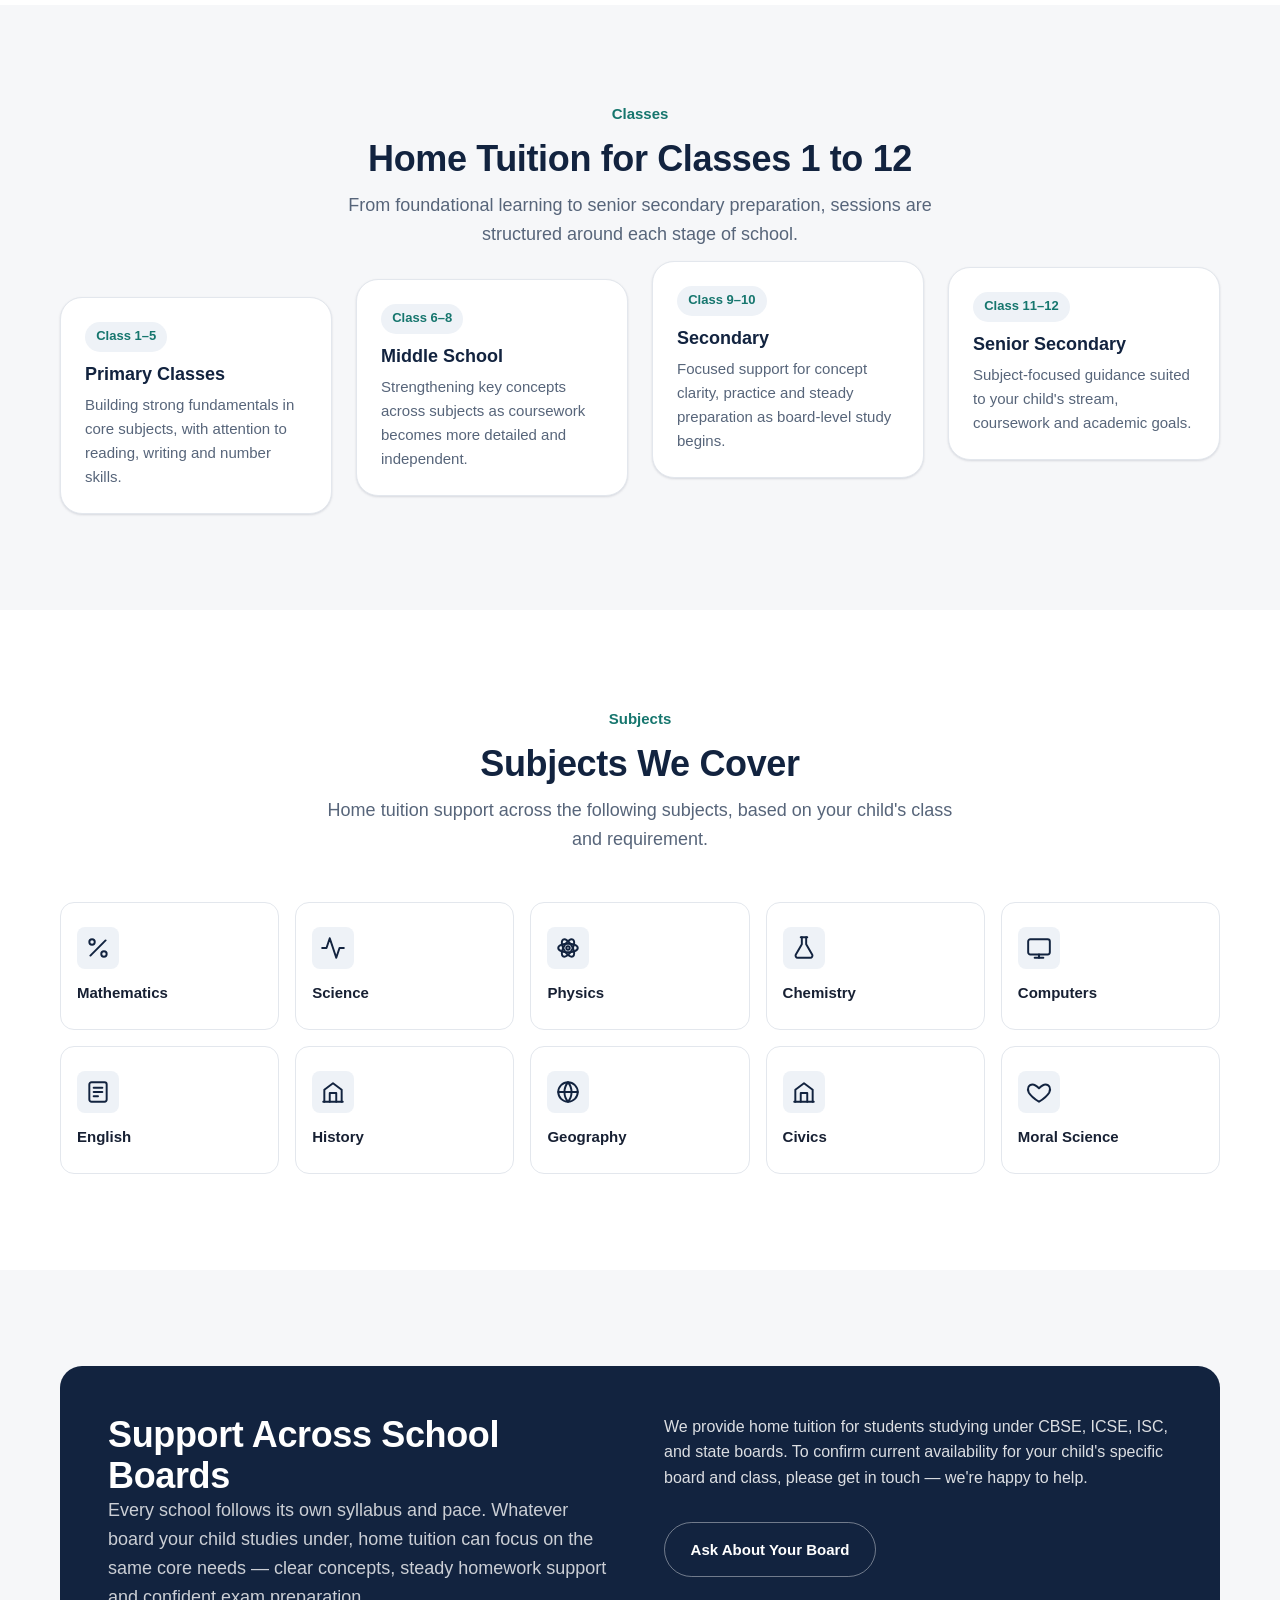
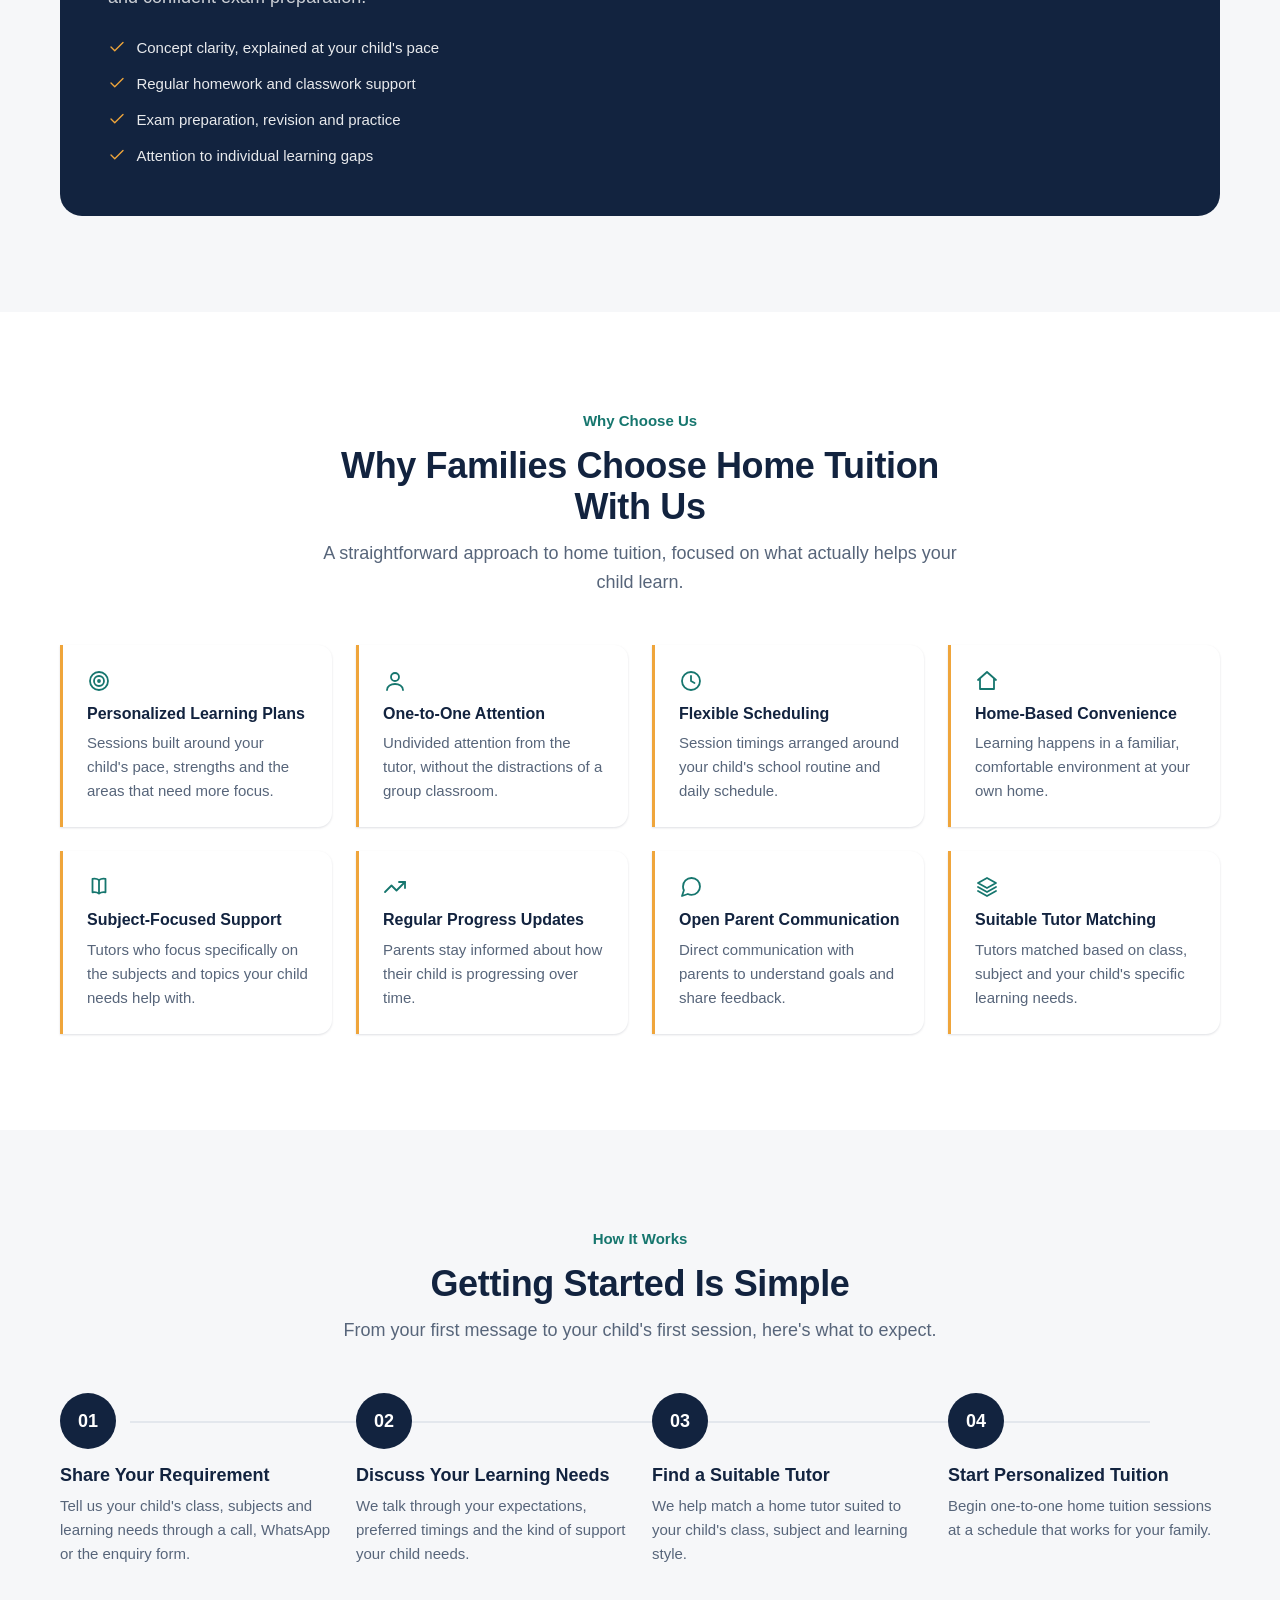
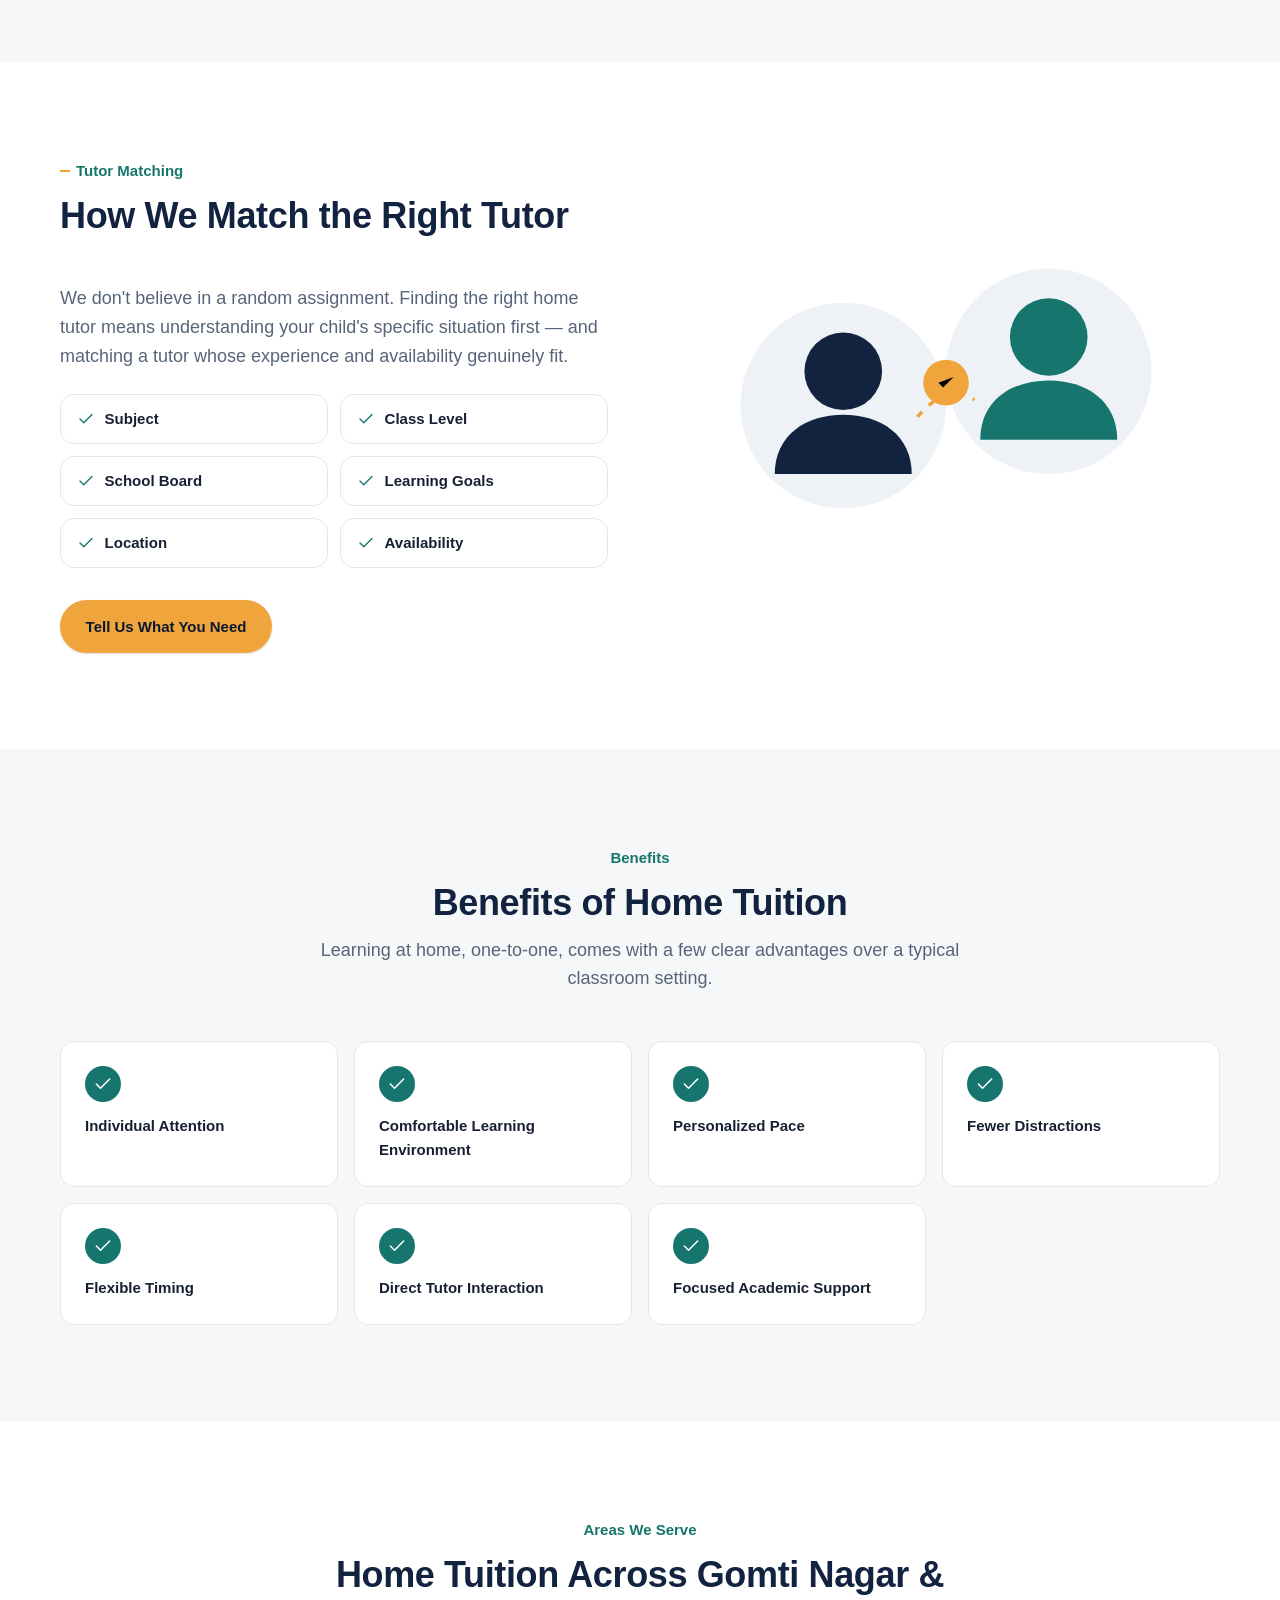
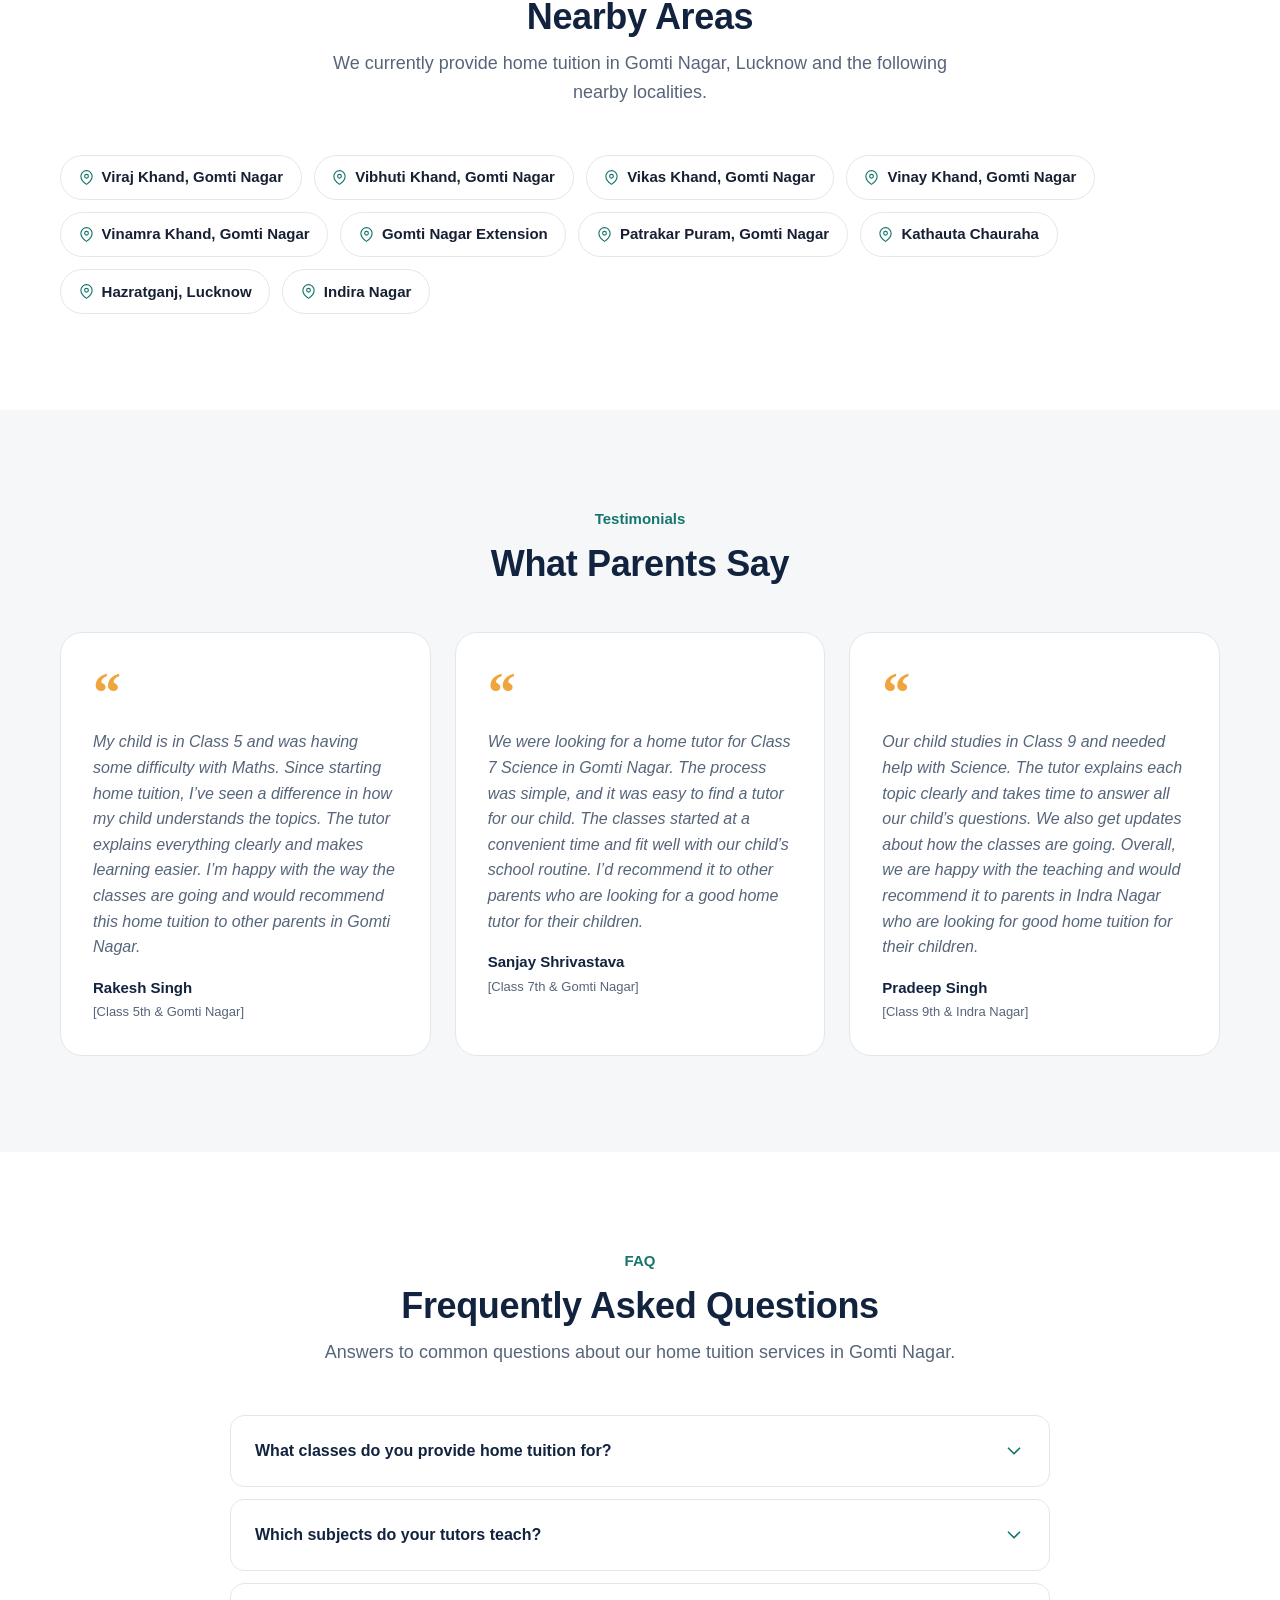
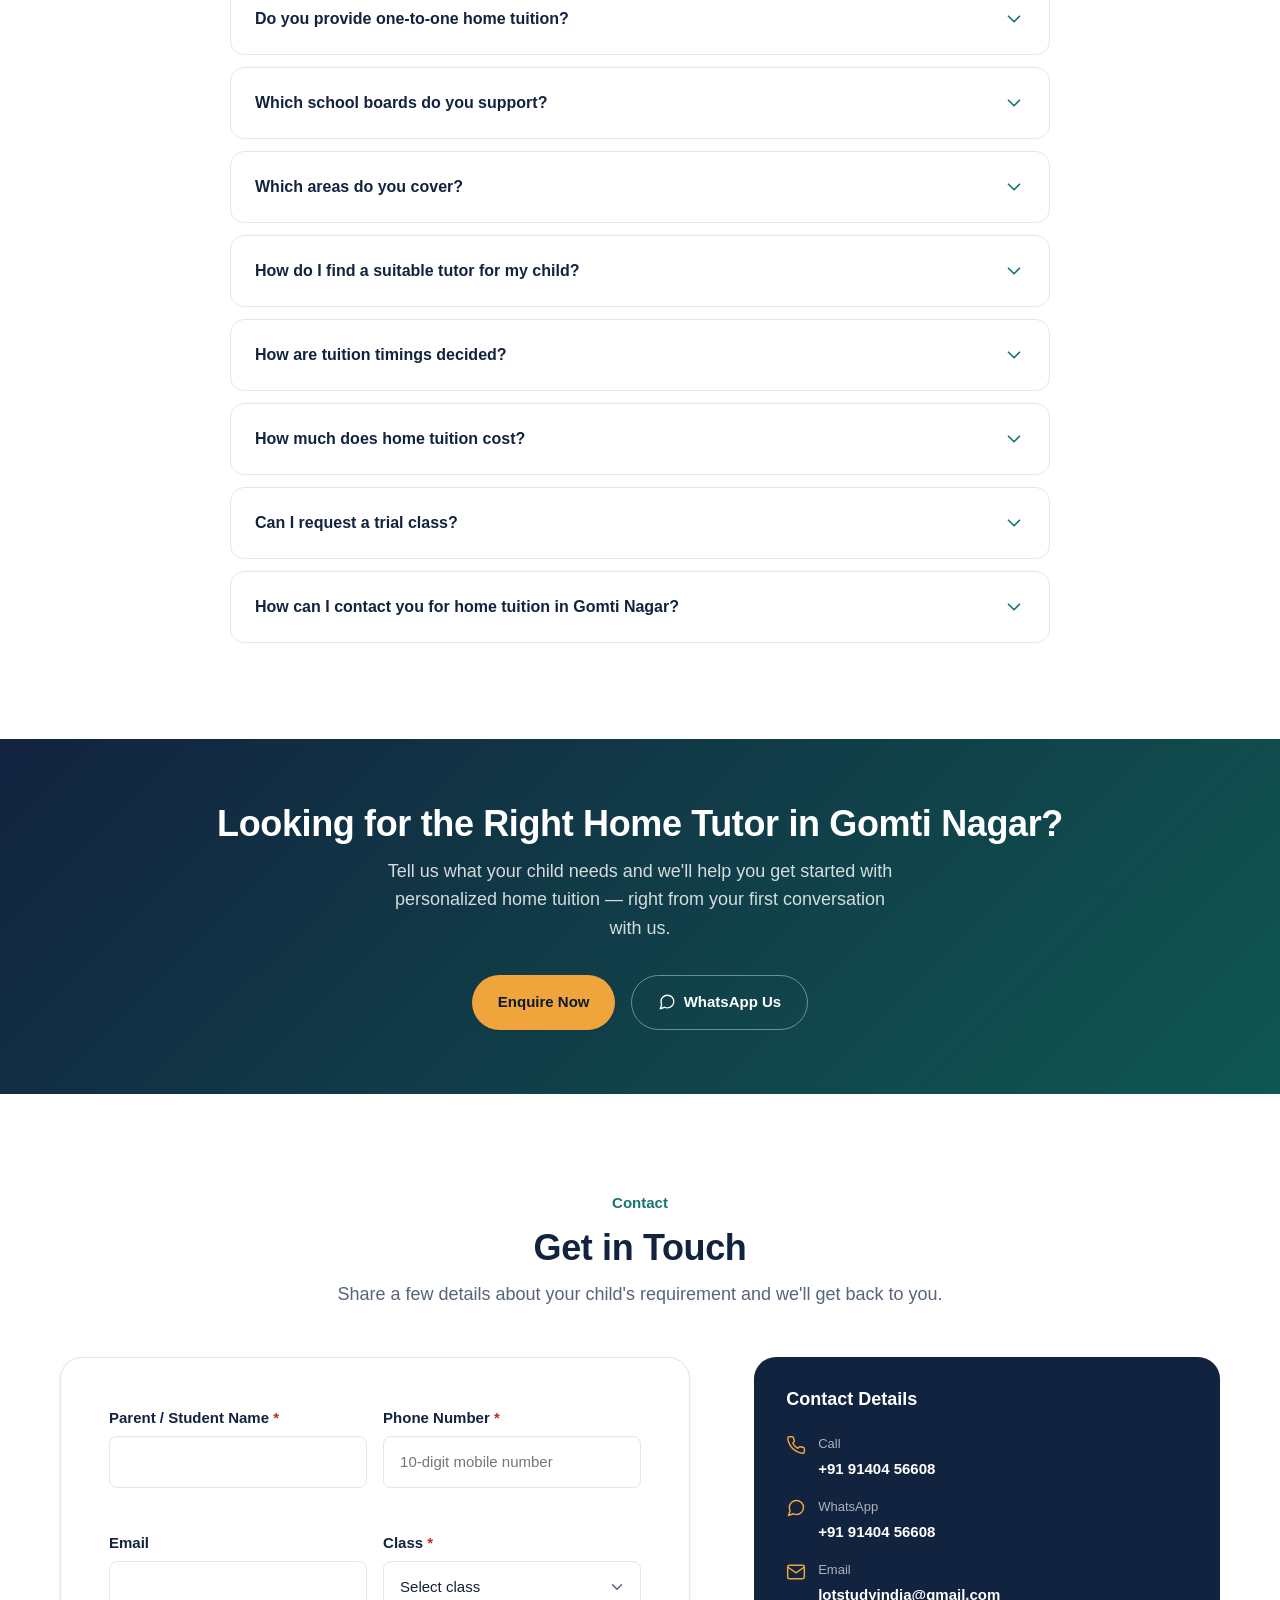
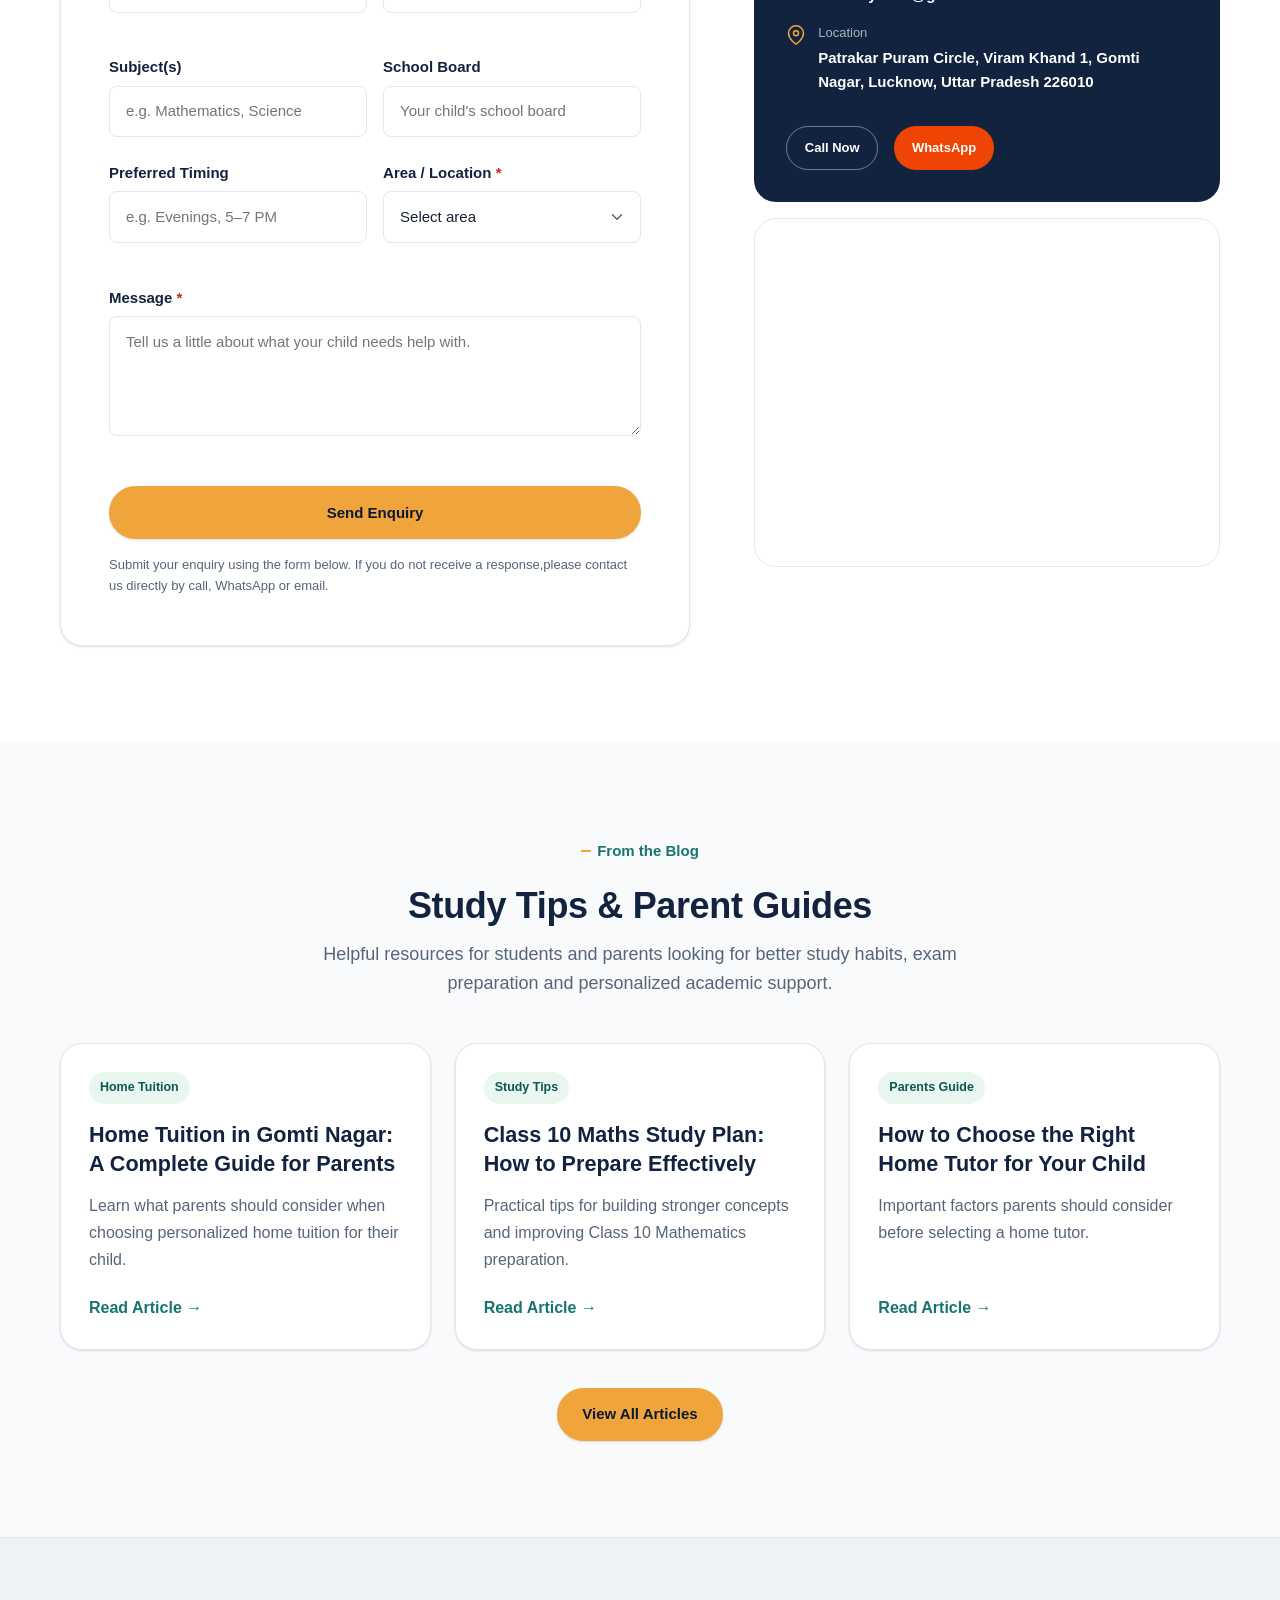
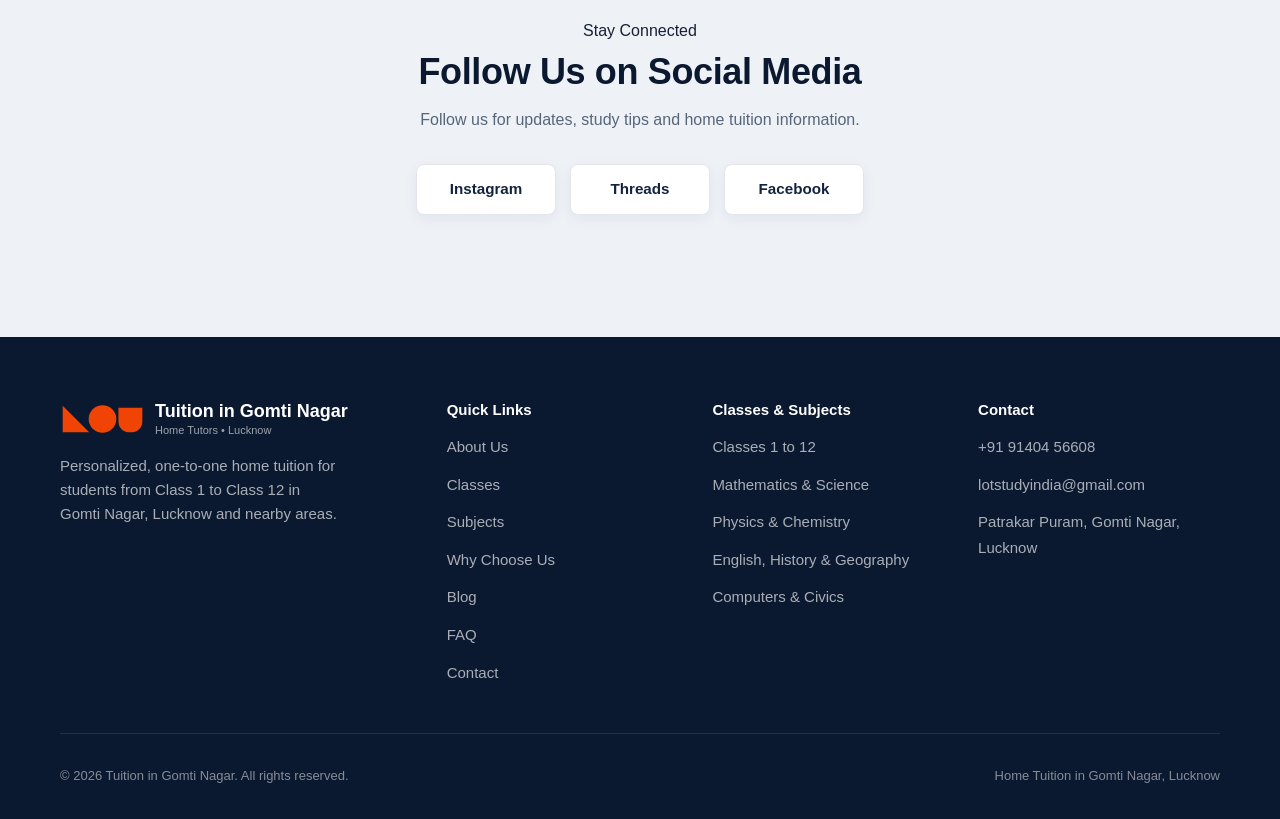
==== commit 9dd970dd: "Update index.html" ====
--- a/index.html
+++ b/index.html
@@ -691,11 +691,11 @@
         </li>
         <li class="testimonial-card">
           <p class="quote">We were looking for a home tutor for Class 7 Science in Gomti Nagar. The process was simple, and it was easy to find a tutor for our child. The classes started at a convenient time and fit well with our child’s school routine. I’d recommend it to other parents who are looking for a good home tutor for their children.</p>
-          <p class="attribution">Sanjay Sirvastava<span>[Class 7th &amp; Gomti Nagar]</span></p>
+          <p class="attribution">Sanjay Shrivastava<span>[Class 7th &amp; Gomti Nagar]</span></p>
         </li>
         <li class="testimonial-card">
           <p class="quote">Our child studies in Class 9 and needed help with Science. The tutor explains each topic clearly and takes time to answer all our child’s questions. We also get updates about how the classes are going. Overall, we are happy with the teaching and would recommend it to parents in Indra Nagar who are looking for good home tuition for their children.</p>
-          <p class="attribution">Pradeed Singh<span>[Class 9th &amp; Indra Nagar]</span></p>
+          <p class="attribution">Pradeep Singh<span>[Class 9th &amp; Indra Nagar]</span></p>
         </li>
       </ul>
     </div>
@@ -901,7 +901,7 @@
                 <option>Gomti Nagar Extension</option>
                 <option>Patrakar Puram, Gomti Nagar</option>
                 <option>Kathauta Chauraha</option>
-                <option>Hazratganj, Gomti Nagar</option>
+                <option>Hazratganj</option>
                 <option>Indira Nagar</option>
                 <option>Other</option>
               </select>
--- a/style.css
+++ b/style.css
@@ -310,13 +310,13 @@
   background: rgba(255, 255, 255, 0.1);
 }
 .btn-whatsapp {
-  background: var(--color-teal);
+  background: #F04405;
   color: var(--color-white);
 }
 
 .btn-whatsapp:hover,
 .btn-whatsapp:focus-visible {
-  background: var(--color-teal-dark);
+  background: #D93D04;
   box-shadow: var(--shadow-md);
 }
 
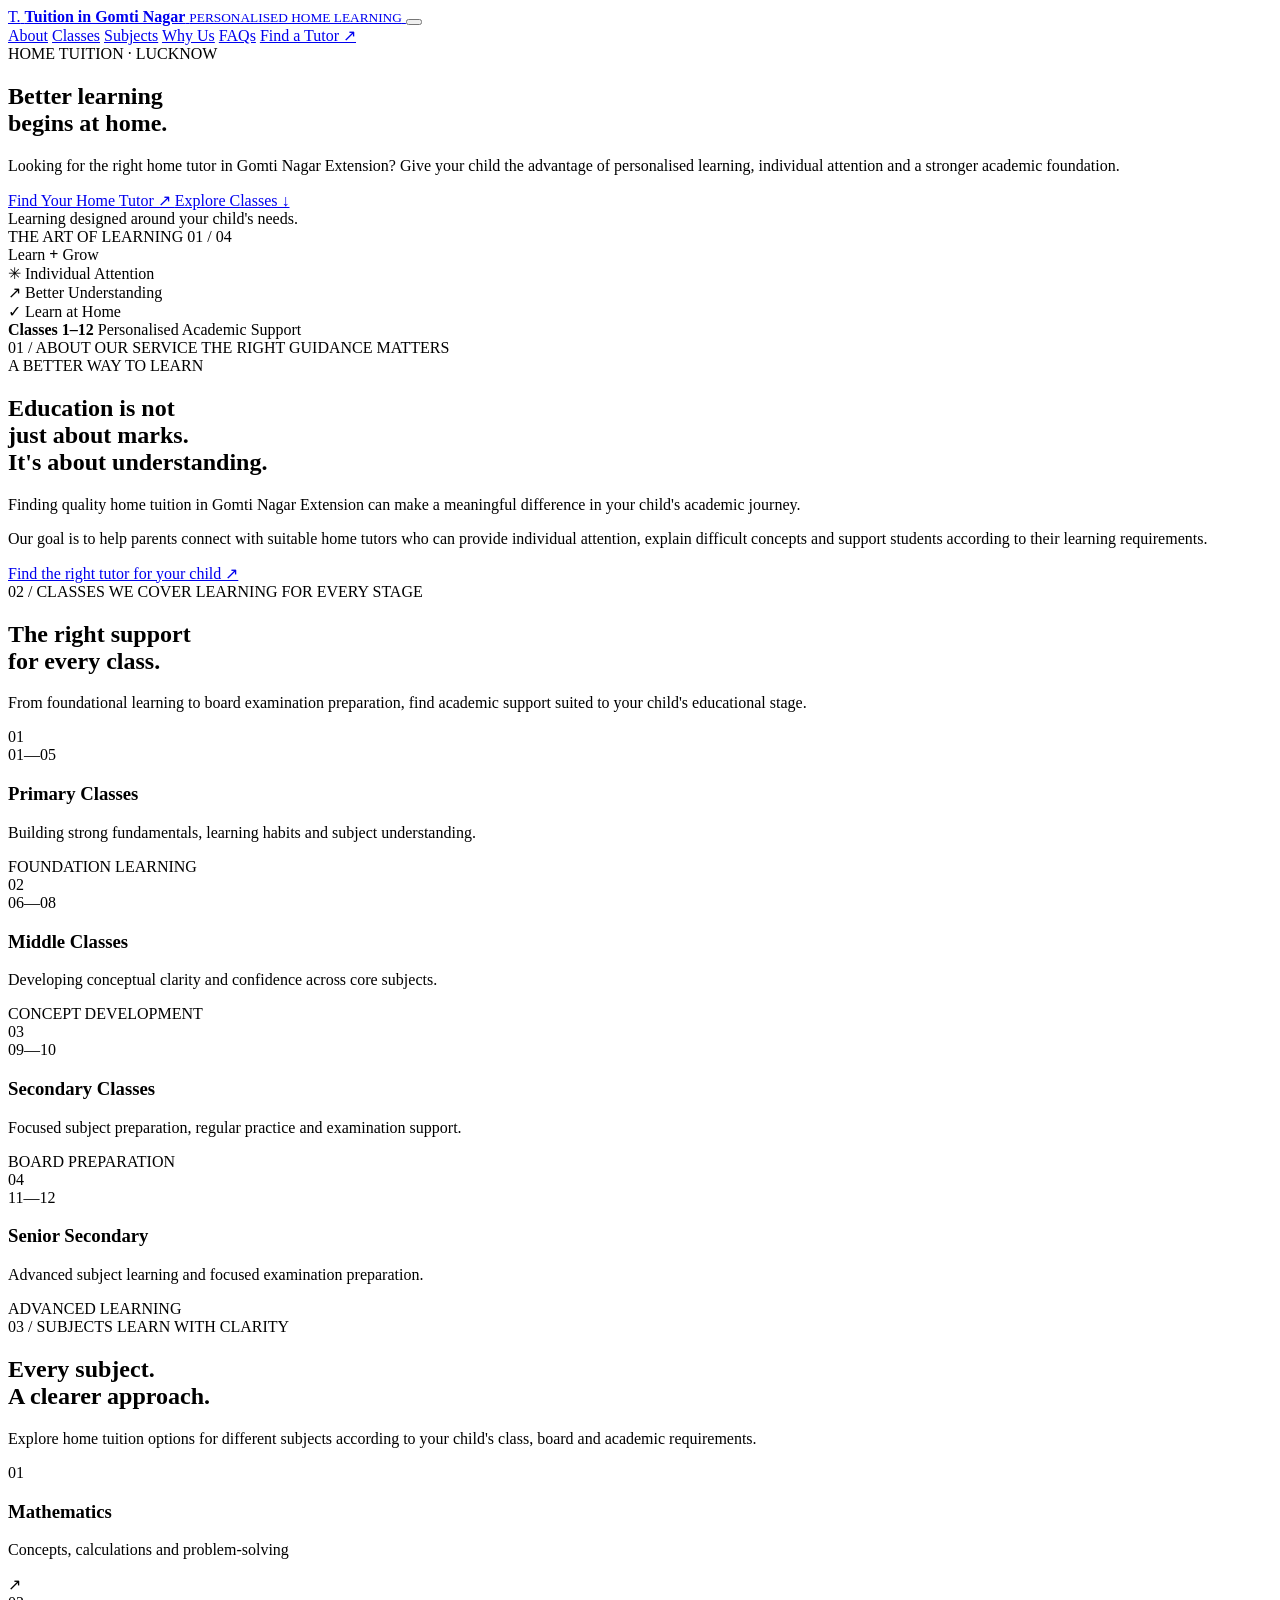
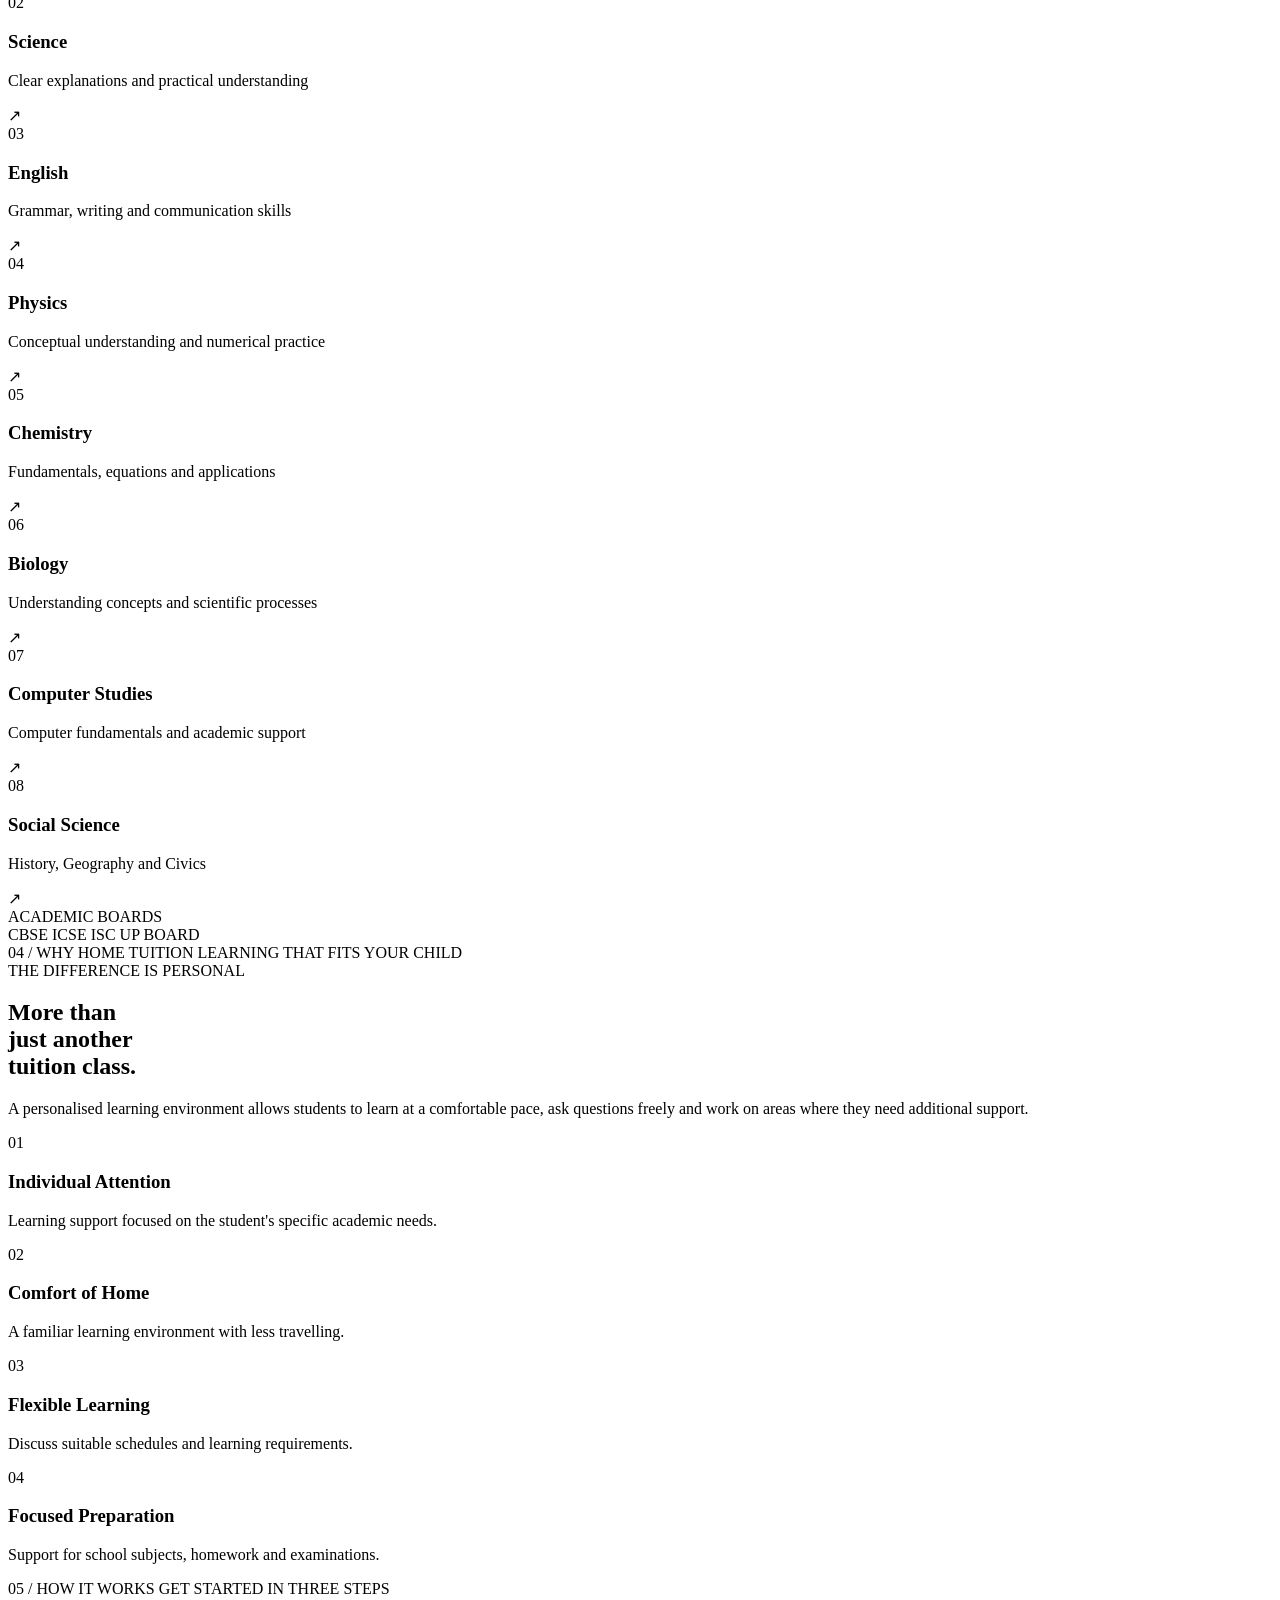
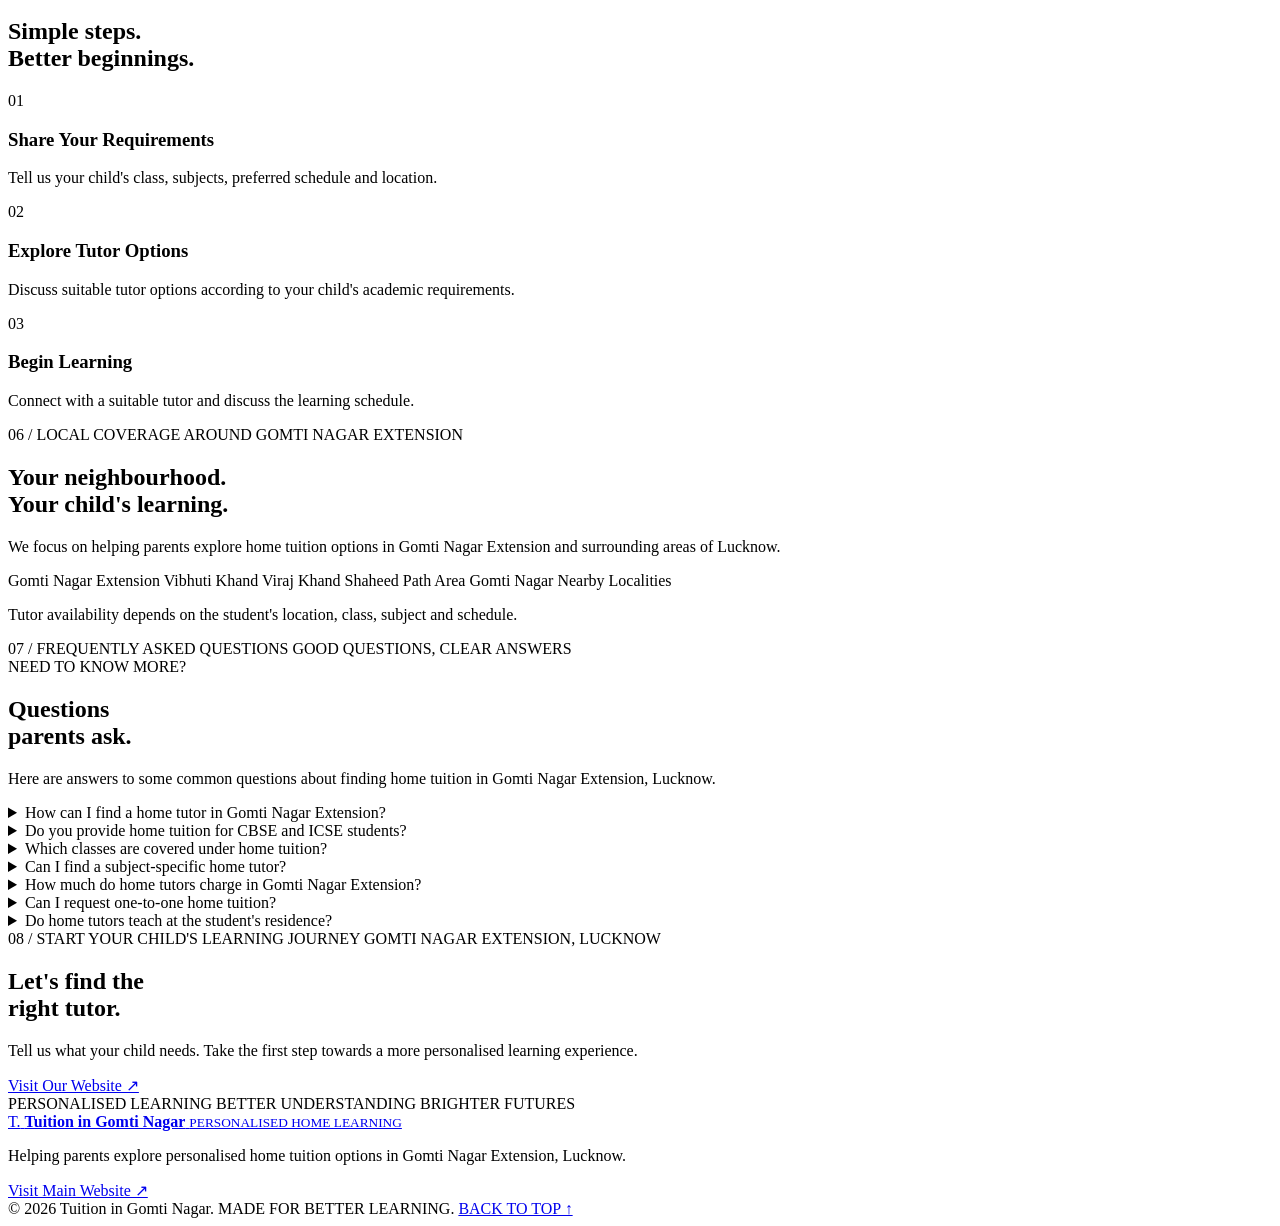
==== commit 3606da38: "Update index.html" ====
--- a/index.html
+++ b/index.html
@@ -1,1217 +1,732 @@
+
 <!DOCTYPE html>
-<html lang="en-IN">
+<html lang="en">
 <head>
-  <meta charset="UTF-8">
-  <meta name="viewport" content="width=device-width, initial-scale=1">
-
-  <title>Home Tuition in Gomti Nagar, Lucknow | Classes 1–12</title>
-
-  <meta name="description" content="Looking for home tuition in Gomti Nagar, Lucknow? Find one-to-one tutors for Classes 1–12, with support in Maths, Science, English and more. Enquire today.">
-
-  <meta name="robots" content="index, follow">
-  <meta name="author" content="Tuition in Gomti Nagar">
-
-  <!-- Google Search Console verification -->
-  <meta name="google-site-verification" content="o4LJtdRmkAp_Q3AmZD2_jfVRiCCqaWnC1IffFhQQrWc">
-
-  <!-- Canonical URL -->
-  <link rel="canonical" href="https://tuitioningomtinagar.github.io/">
-
-  <!-- Favicon: keep one consistent file -->
-  <link rel="icon" href="/assets/icons/favicon.svg" type="image/svg+xml">
-
-  <!-- Main stylesheet -->
-  <link rel="stylesheet" href="/style.css">
-
-  <!-- Open Graph -->
-  <meta property="og:type" content="website">
-  <meta property="og:site_name" content="Tuition in Gomti Nagar">
-  <meta property="og:title" content="Home Tuition in Gomti Nagar, Lucknow | Classes 1–12">
-  <meta property="og:description" content="Explore one-to-one home tuition for Classes 1–12 in Gomti Nagar, Lucknow. Maths, Science, English and other subjects.">
-  <meta property="og:url" content="https://tuitioningomtinagar.github.io/">
-  <meta property="og:image" content="https://tuitioningomtinagar.github.io/assets/images/og-image.jpg">
-  <meta property="og:image:alt" content="Home tuition for school students in Gomti Nagar, Lucknow">
-  <meta property="og:locale" content="en_IN">
-
-  <!-- X / Twitter Card -->
-  <meta name="twitter:card" content="summary_large_image">
-  <meta name="twitter:title" content="Home Tuition in Gomti Nagar, Lucknow | Classes 1–12">
-  <meta name="twitter:description" content="One-to-one home tuition for Classes 1–12 in Gomti Nagar, Lucknow. Enquire about Maths, Science, English and more.">
-  <meta name="twitter:image" content="https://tuitioningomtinagar.github.io/assets/images/og-image.jpg">
-
-  <!-- Educational organization structured data -->
-  <script type="application/ld+json">
-  {
-    "@context": "https://schema.org",
-    "@type": "EducationalOrganization",
-    "@id": "https://tuitioningomtinagar.github.io/#organization",
-    "name": "Tuition in Gomti Nagar",
-    "url": "https://tuitioningomtinagar.github.io/",
-    "description": "Home tuition and one-to-one tutoring for Classes 1–12 in Gomti Nagar, Lucknow.",
-    "telephone": "+919140456608",
-    "email": "lotstudyindia@gmail.com",
-    "areaServed": [
-      {
-        "@type": "Place",
-        "name": "Gomti Nagar, Lucknow"
-      },
-      {
-        "@type": "Place",
-        "name": "Gomti Nagar Extension, Lucknow"
-      },
-      {
-        "@type": "Place",
-        "name": "Indira Nagar, Lucknow"
-      },
-      {
-        "@type": "Place",
-        "name": "Viraj Khand, Lucknow"
-      },
-      {
-        "@type": "Place",
-        "name": "Vibhuti Khand, Lucknow"
-      },
-      {
-        "@type": "Place",
-        "name": "Vikas Khand, Lucknow"
-      },
-      {
-        "@type": "Place",
-        "name": "Vinay Khand, Lucknow"
-      },
-      {
-        "@type": "Place",
-        "name": "Vinamra Khand, Lucknow"
-      },
-      {
-        "@type": "Place",
-        "name": "Patrakar Puram, Lucknow"
-      },
-      {
-        "@type": "Place",
-        "name": "Kathauta Chauraha, Lucknow"
-      },
-      {
-        "@type": "Place",
-        "name": "Hazratganj, Lucknow"
-      }
-    ],
-    "knowsAbout": [
-      "Mathematics",
-      "Science",
-      "Physics",
-      "Chemistry",
-      "Computer Studies",
-      "English",
-      "History",
-      "Geography",
-      "Civics",
-      "Moral Science"
-    ]
-  }
-  </script>
-
-</head>
-<body>
-<!-- JSON-LD: FAQPage -->
+<meta charset="UTF-8">
+<meta name="viewport" content="width=device-width, initial-scale=1.0">
+
+<title>Home Tuition in Gomti Nagar Extension, Lucknow | Home Tutors</title>
+<meta name="description" content="Find home tuition in Gomti Nagar Extension, Lucknow. Personalised home tutors for Classes 1 to 12, CBSE, ICSE and all major subjects.">
+<meta name="robots" content="index, follow">
+<link rel="canonical" href="https://tuitioningomtinagar.github.io/home-tuition-gomti-nagar-extension.html">
+<meta name="theme-color" content="#f7f7f2">
+
+<meta property="og:title" content="Home Tuition in Gomti Nagar Extension, Lucknow">
+<meta property="og:description" content="Personalised one-to-one home tuition for students in Gomti Nagar Extension.">
+<meta property="og:type" content="website">
+
+<link rel="stylesheet" href="gomti-extension.css">
+
 <script type="application/ld+json">
 {
-  "@context": "https://schema.org",
-  "@type": "FAQPage",
-  "mainEntity": [
-    {
-      "@type": "Question",
-      "name": "What classes do you provide home tuition for?",
-      "acceptedAnswer": {
-        "@type": "Answer",
-        "text": "We provide home tuition for students from Class 1 to Class 12 in Gomti Nagar, Lucknow, covering primary, middle, secondary and senior secondary levels."
-      }
-    },
-    {
-      "@type": "Question",
-      "name": "Which subjects do your tutors teach?",
-      "acceptedAnswer": {
-        "@type": "Answer",
-        "text": "Our tutors support Mathematics, Science, Physics, Chemistry, Computers, English, History, Geography, Civics and Moral Science, depending on the class and requirement."
-      }
-    },
-    {
-      "@type": "Question",
-      "name": "Do you provide one-to-one home tuition?",
-      "acceptedAnswer": {
-        "@type": "Answer",
-        "text": "Yes, our home tuition is designed around one-to-one, in-home sessions so the tutor can focus entirely on your child's pace and learning needs."
-      }
-    },
-    {
-      "@type": "Question",
-      "name": "Which school boards do you support?",
-      "acceptedAnswer": {
-        "@type": "Answer",
-        "text": " We provide home tuition for students following CBSE, ICSE, and UP Board curricula, with tutor matching based on the student's class, subjects, and learning requirements."
-      }
-    },
-    {
-      "@type": "Question",
-      "name": "Which areas do you cover?",
-      "acceptedAnswer": {
-        "@type": "Answer",
-        "text": "We currently serve Gomti Nagar and nearby localities, including Viraj Khand, Vibhuti Khand, Vikas Khand, Vinay Khand, Vinamra Khand, Gomti Nagar Extension, Patrakar Puram, Kathauta Chauraha, Hazratganj and Indira Nagar in Lucknow."
-      }
-    },
-    {
-      "@type": "Question",
-      "name": "How do I find a suitable tutor for my child?",
-      "acceptedAnswer": {
-        "@type": "Answer",
-        "text": "Share your child's class, subject and learning needs with us through the enquiry form, call, or WhatsApp, and we'll help match a suitable home tutor accordingly."
-      }
-    },
-    {
-      "@type": "Question",
-      "name": "How are tuition timings decided?",
-      "acceptedAnswer": {
-        "@type": "Answer",
-        "text": "Timings are worked out directly with you based on your child's school schedule and daily routine, so sessions can be arranged at a time that's convenient for your home."
-      }
-    },
-    {
-      "@type": "Question",
-      "name": "How much does home tuition cost?",
-      "acceptedAnswer": {
-        "@type": "Answer",
-        "text": "Tuition fees depend on the class, subject and specific requirement. Contact us directly on call or WhatsApp and we'll be happy to discuss the details with you."
-      }
-    },
-    {
-      "@type": "Question",
-      "name": "Can I request a trial class?",
-      "acceptedAnswer": {
-        "@type": "Answer",
-        "text": "You're welcome to share your requirement with us on call or WhatsApp, and we can discuss the next steps, including trial arrangements, based on your child's needs."
-      }
-    },
-    {
-      "@type": "Question",
-      "name": "How can I contact you for home tuition in Gomti Nagar?",
-      "acceptedAnswer": {
-        "@type": "Answer",
-        "text": "You can call or WhatsApp us at 9140456608, email lotstudyindia@gmail.com, or fill in the enquiry form on this page and we'll get back to you."
-      }
-    }
-  ]
+ "@context":"https://schema.org",
+ "@type":"EducationalOrganization",
+ "name":"Tuition in Gomti Nagar",
+ "url":"https://tuitioningomtinagar.github.io/",
+ "areaServed":"Gomti Nagar Extension, Lucknow",
+ "address":{
+   "@type":"PostalAddress",
+   "addressLocality":"Lucknow",
+   "addressRegion":"Uttar Pradesh",
+   "addressCountry":"IN"
+ }
 }
 </script>
-
- <a href="#main" class="skip-link">Skip to main content</a>
-
-<!-- ICON SPRITE -->
-<svg class="icon-sprite" aria-hidden="true">
-  <symbol id="icon-cap" viewBox="0 0 24 24"><path d="M12 3 2 8l10 5 10-5-10-5z"/><path d="M12 13v6"/><circle cx="12" cy="19" r="1"/></symbol>
-  <symbol id="icon-menu" viewBox="0 0 24 24"><line x1="3" y1="6" x2="21" y2="6"/><line x1="3" y1="12" x2="21" y2="12"/><line x1="3" y1="18" x2="21" y2="18"/></symbol>
-  <symbol id="icon-close" viewBox="0 0 24 24"><line x1="18" y1="6" x2="6" y2="18"/><line x1="6" y1="6" x2="18" y2="18"/></symbol>
-  <symbol id="icon-chevron-down" viewBox="0 0 24 24"><polyline points="6 9 12 15 18 9"/></symbol>
-  <symbol id="icon-users" viewBox="0 0 24 24"><circle cx="12" cy="8" r="4"/><path d="M4 21c0-4 4-6 8-6s8 2 8 6"/></symbol>
-  <symbol id="icon-target" viewBox="0 0 24 24"><circle cx="12" cy="12" r="9"/><circle cx="12" cy="12" r="5"/><circle cx="12" cy="12" r="1"/></symbol>
-  <symbol id="icon-clock" viewBox="0 0 24 24"><circle cx="12" cy="12" r="9"/><polyline points="12 7 12 12 15.5 14"/></symbol>
-  <symbol id="icon-home" viewBox="0 0 24 24"><path d="M3 11 12 3l9 8"/><path d="M5 10v10h14V10"/></symbol>
-  <symbol id="icon-layers" viewBox="0 0 24 24"><path d="M12 3 3 8l9 5 9-5-9-5z"/><path d="M3 16l9 5 9-5"/><path d="M3 12l9 5 9-5"/></symbol>
-  <symbol id="icon-book" viewBox="0 0 24 24"><path d="M12 5c-1.8-1.2-4.3-1.6-6.5-1.1v13.4c2.2-.5 4.7-.1 6.5 1.1 1.8-1.2 4.3-1.6 6.5-1.1V3.9c-2.2-.5-4.7-.1-6.5 1.1z"/><path d="M12 5v13.4"/></symbol>
-  <symbol id="icon-check" viewBox="0 0 24 24"><polyline points="20 6 9 17 4 12"/></symbol>
-  <symbol id="icon-trending-up" viewBox="0 0 24 24"><polyline points="22 7 13.5 15.5 8.5 10.5 2 17"/><polyline points="16 7 22 7 22 13"/></symbol>
-  <symbol id="icon-chat" viewBox="0 0 24 24"><path d="M21 11.5a8.4 8.4 0 0 1-8.4 8.4 8.3 8.3 0 0 1-3.8-.9L3 21l1.9-5.8a8.3 8.3 0 0 1-.9-3.8A8.4 8.4 0 0 1 12.5 3a8.4 8.4 0 0 1 8.5 8.5z"/></symbol>
-  <symbol id="icon-monitor" viewBox="0 0 24 24"><rect x="2" y="4" width="20" height="14" rx="2"/><line x1="8" y1="21" x2="16" y2="21"/><line x1="12" y1="18" x2="12" y2="21"/></symbol>
-  <symbol id="icon-atom" viewBox="0 0 24 24"><circle cx="12" cy="12" r="1.6"/><ellipse cx="12" cy="12" rx="9" ry="4"/><ellipse cx="12" cy="12" rx="9" ry="4" transform="rotate(60 12 12)"/><ellipse cx="12" cy="12" rx="9" ry="4" transform="rotate(120 12 12)"/></symbol>
-  <symbol id="icon-percent" viewBox="0 0 24 24"><line x1="19" y1="5" x2="5" y2="19"/><circle cx="6.5" cy="6.5" r="2.5"/><circle cx="17.5" cy="17.5" r="2.5"/></symbol>
-  <symbol id="icon-flask" viewBox="0 0 24 24"><path d="M9 2h6"/><path d="M10 2v6.5L4.5 18a2 2 0 0 0 1.7 3h11.6a2 2 0 0 0 1.7-3L14 8.5V2"/></symbol>
-  <symbol id="icon-activity" viewBox="0 0 24 24"><polyline points="22 12 18 12 15 21 9 3 6 12 2 12"/></symbol>
-  <symbol id="icon-document" viewBox="0 0 24 24"><rect x="4" y="3" width="16" height="18" rx="2"/><line x1="8" y1="8" x2="16" y2="8"/><line x1="8" y1="12" x2="16" y2="12"/><line x1="8" y1="16" x2="12" y2="16"/></symbol>
-  <symbol id="icon-landmark" viewBox="0 0 24 24"><path d="M3 21h18"/><path d="M4 21V10l8-6 8 6v11"/><path d="M9 21v-8h6v8"/></symbol>
-  <symbol id="icon-globe" viewBox="0 0 24 24"><circle cx="12" cy="12" r="9"/><line x1="3" y1="12" x2="21" y2="12"/><path d="M12 3a14 14 0 0 1 0 18a14 14 0 0 1 0-18"/></symbol>
-  <symbol id="icon-heart" viewBox="0 0 24 24"><path d="M12 21s-7-4.4-9.5-8.6C.7 8.5 2.6 5 6 5c2 0 3.5 1 6 3.5C14.5 6 16 5 18 5c3.4 0 5.3 3.5 3.5 7.4C19 16.6 12 21 12 21z"/></symbol>
-  <symbol id="icon-phone" viewBox="0 0 24 24"><path d="M22 16.9v3a2 2 0 0 1-2.2 2 19.8 19.8 0 0 1-8.6-3.1 19.5 19.5 0 0 1-6-6A19.8 19.8 0 0 1 2.1 4.2 2 2 0 0 1 4.1 2h3a2 2 0 0 1 2 1.7c.1 1 .4 1.9.7 2.8a2 2 0 0 1-.5 2.1L8.1 9.9a16 16 0 0 0 6 6l1.3-1.3a2 2 0 0 1 2.1-.5c.9.3 1.9.6 2.8.7a2 2 0 0 1 1.7 2.1z"/></symbol>
-  <symbol id="icon-mail" viewBox="0 0 24 24"><rect x="2" y="4" width="20" height="16" rx="2"/><path d="M22 6l-10 7L2 6"/></symbol>
-  <symbol id="icon-pin" viewBox="0 0 24 24"><path d="M21 10c0 7-9 13-9 13s-9-6-9-13a9 9 0 0 1 18 0z"/><circle cx="12" cy="10" r="3"/></symbol>
-  <symbol id="icon-pencil" viewBox="0 0 24 24"><path d="M12 20h9"/><path d="M16.5 3.5a2.1 2.1 0 0 1 3 3L7 19l-4 1 1-4z"/></symbol>
-</svg>
-
-<header class="site-header" id="siteHeader">
-  <div class="container">
-      <a href="/" class="logo-link">
-   
-  <svg
-    class="logo-icon"
-    viewBox="0 0 320 120"
-    xmlns="http://www.w3.org/2000/svg"
-    aria-hidden="true"
-  >
-    <!-- Triangle -->
-    <path
-      d="M10 10 L10 110 L110 110 Z"
-      fill="#F04405"
-    />
-
-    <!-- Circle -->
-    <circle
-      cx="160"
-      cy="60"
-      r="52"
-      fill="#F04405"
-    />
-
-    <!-- Rounded shape -->
-    <path
-      d="M220 18
-         H310
-         V68
-         C310 94 291 110 265 110
-         C239 110 220 94 220 68
-         Z"
-      fill="#F04405"
-    />
-  </svg>
-
-  <span class="logo-text">
-    Tuition in Gomti Nagar
-    <span>Home Tutors • Lucknow</span>
-  </span>
-</a>
-      
-
-    <nav class="main-nav" id="mainNav" aria-label="Primary">
-      <ul class="nav-list">
-        <li><a href="#home" class="nav-link">Home</a></li>
-        <li><a href="#about" class="nav-link">About</a></li>
-        <li><a href="#classes" class="nav-link">Classes</a></li>
-        <li><a href="#subjects" class="nav-link">Subjects</a></li>
-        <li><a href="#why-us" class="nav-link">Why Us</a></li>
-        <li><a href="#areas" class="nav-link">Areas</a></li>
-          <li><a href="blog/">Blog</a></li>
-        <li><a href="#faq" class="nav-link">FAQ</a></li>
-        <li><a href="#contact" class="nav-link">Contact</a></li>
-      </ul>
-      <div class="header-actions">
-        <a href="#contact" class="btn btn-primary btn-sm nav-link">Enquire Now</a>
-      </div>
-    </nav>
-
-    <div class="header-actions">
-      <button type="button" class="nav-toggle" id="navToggle" aria-expanded="false" aria-controls="mainNav" aria-label="Open menu">
-        <svg class="icon icon-menu" aria-hidden="true"><use href="#icon-menu"></use></svg>
-        <svg class="icon icon-close" aria-hidden="true"><use href="#icon-close"></use></svg>
-      </button>
-      </div>
+</head>
+
+<body class="gte-page">
+
+<header class="gte-header">
+ <div class="gte-container gte-nav">
+
+  <a href="https://tuitioningomtinagar.github.io/" class="gte-logo">
+   <span class="gte-logo-icon">T.</span>
+   <span class="gte-logo-text">
+    <strong>Tuition in Gomti Nagar</strong>
+    <small>PERSONALISED HOME LEARNING</small>
+   </span>
+  </a>
+
+  <button class="gte-menu-toggle" id="gteMenuToggle"
+  aria-label="Toggle navigation" aria-expanded="false">
+   <span></span><span></span><span></span>
+  </button>
+
+  <nav class="gte-navigation" id="gteNavigation">
+   <a href="#about">About</a>
+   <a href="#classes">Classes</a>
+   <a href="#subjects">Subjects</a>
+   <a href="#why-us">Why Us</a>
+   <a href="#faq">FAQs</a>
+   <a href="#contact" class="gte-nav-button">Find a Tutor ↗</a>
+  </nav>
+
+ </div>
+</header>
+
+<main>
+
+<section class="gte-hero">
+ <div class="gte-container gte-hero-grid">
+
+  <div class="gte-hero-content">
+
+   <span class="gte-eyebrow">
+    <span class="gte-dot"></span>
+    HOME TUITION · LUCKNOW
+   </span>
+
+   <h1>
+    Better learning<br>
+    begins <span>at home.</span>
+   </h1>
+
+   <p>
+    Looking for the right home tutor in Gomti Nagar Extension?
+    Give your child the advantage of personalised learning,
+    individual attention and a stronger academic foundation.
+   </p>
+
+   <div class="gte-hero-actions">
+    <a href="#contact" class="gte-button">
+     Find Your Home Tutor ↗
+    </a>
+    <a href="#classes" class="gte-secondary-link">
+     Explore Classes ↓
+    </a>
+   </div>
+
+   <div class="gte-hero-note">
+    <span></span>
+    Learning designed around your child's needs.
+   </div>
+
+  </div>
+
+  <div class="gte-hero-visual">
+
+   <div class="gte-visual-label">
+    <span>THE ART OF LEARNING</span>
+    <span>01 / 04</span>
+   </div>
+
+   <div class="gte-circle gte-circle-one"></div>
+   <div class="gte-circle gte-circle-two"></div>
+
+   <div class="gte-visual-center">
+    <span>Learn</span>
+    <strong>+</strong>
+    <span>Grow</span>
+   </div>
+
+   <div class="gte-floating-card gte-floating-one">
+    ✳ Individual Attention
+   </div>
+
+   <div class="gte-floating-card gte-floating-two">
+    ↗ Better Understanding
+   </div>
+
+   <div class="gte-floating-card gte-floating-three">
+    ✓ Learn at Home
+   </div>
+
+   <div class="gte-visual-bottom">
+    <strong>Classes 1–12</strong>
+    <span>Personalised Academic Support</span>
+   </div>
+
+  </div>
+
+ </div>
+</section>
+
+<!-- ABOUT SECTION -->
+<section class="gte-section gte-about" id="about">
+ <div class="gte-container">
+
+  <div class="gte-section-label">
+   <span>01 / ABOUT OUR SERVICE</span>
+   <span>THE RIGHT GUIDANCE MATTERS</span>
+  </div>
+
+  <div class="gte-about-grid">
+
+   <div>
+    <span class="gte-small-heading">A BETTER WAY TO LEARN</span>
+
+    <h2 class="gte-section-heading">
+     Education is not<br>
+     just about marks.<br>
+     It's about <span>understanding.</span>
+    </h2>
+   </div>
+
+   <div class="gte-about-content">
+    <p>
+     Finding quality home tuition in Gomti Nagar Extension
+     can make a meaningful difference in your child's
+     academic journey.
+    </p>
+
+    <p>
+     Our goal is to help parents connect with suitable
+     home tutors who can provide individual attention,
+     explain difficult concepts and support students
+     according to their learning requirements.
+    </p>
+
+    <a href="#contact" class="gte-inline-link">
+     Find the right tutor for your child ↗
+    </a>
+   </div>
+
+  </div>
+ </div>
+</section>
+
+
+<!-- CLASSES SECTION -->
+<section class="gte-section gte-classes" id="classes">
+ <div class="gte-container">
+
+  <div class="gte-section-label">
+   <span>02 / CLASSES WE COVER</span>
+   <span>LEARNING FOR EVERY STAGE</span>
+  </div>
+
+  <div class="gte-heading-row">
+   <h2 class="gte-section-heading">
+    The right support<br>
+    for <span>every class.</span>
+   </h2>
+
+   <p>
+    From foundational learning to board examination
+    preparation, find academic support suited to
+    your child's educational stage.
+   </p>
+  </div>
+
+  <div class="gte-class-grid">
+
+   <article class="gte-class-card">
+    <span class="gte-card-number">01</span>
+    <div class="gte-card-symbol">01—05</div>
+    <h3>Primary Classes</h3>
+    <p>
+     Building strong fundamentals, learning habits
+     and subject understanding.
+    </p>
+    <span class="gte-card-tag">FOUNDATION LEARNING</span>
+   </article>
+
+   <article class="gte-class-card gte-card-highlight">
+    <span class="gte-card-number">02</span>
+    <div class="gte-card-symbol">06—08</div>
+    <h3>Middle Classes</h3>
+    <p>
+     Developing conceptual clarity and confidence
+     across core subjects.
+    </p>
+    <span class="gte-card-tag">CONCEPT DEVELOPMENT</span>
+   </article>
+
+   <article class="gte-class-card">
+    <span class="gte-card-number">03</span>
+    <div class="gte-card-symbol">09—10</div>
+    <h3>Secondary Classes</h3>
+    <p>
+     Focused subject preparation, regular practice
+     and examination support.
+    </p>
+    <span class="gte-card-tag">BOARD PREPARATION</span>
+   </article>
+
+   <article class="gte-class-card">
+    <span class="gte-card-number">04</span>
+    <div class="gte-card-symbol">11—12</div>
+    <h3>Senior Secondary</h3>
+    <p>
+     Advanced subject learning and focused
+     examination preparation.
+    </p>
+    <span class="gte-card-tag">ADVANCED LEARNING</span>
+   </article>
+
+  </div>
+ </div>
+</section>
+
+
+<!-- SUBJECTS SECTION -->
+<section class="gte-section gte-subjects" id="subjects">
+ <div class="gte-container">
+
+  <div class="gte-section-label">
+   <span>03 / SUBJECTS</span>
+   <span>LEARN WITH CLARITY</span>
+  </div>
+
+  <div class="gte-heading-row">
+   <h2 class="gte-section-heading">
+    Every subject.<br>
+    A clearer <span>approach.</span>
+   </h2>
+
+   <p>
+    Explore home tuition options for different subjects
+    according to your child's class, board and
+    academic requirements.
+   </p>
+  </div>
+
+  <div class="gte-subject-list">
+
+   <div class="gte-subject-item">
+    <span>01</span>
+    <h3>Mathematics</h3>
+    <p>Concepts, calculations and problem-solving</p>
+    <span class="gte-subject-arrow">↗</span>
+   </div>
+
+   <div class="gte-subject-item">
+    <span>02</span>
+    <h3>Science</h3>
+    <p>Clear explanations and practical understanding</p>
+    <span class="gte-subject-arrow">↗</span>
+   </div>
+
+   <div class="gte-subject-item">
+    <span>03</span>
+    <h3>English</h3>
+    <p>Grammar, writing and communication skills</p>
+    <span class="gte-subject-arrow">↗</span>
+   </div>
+
+   <div class="gte-subject-item">
+    <span>04</span>
+    <h3>Physics</h3>
+    <p>Conceptual understanding and numerical practice</p>
+    <span class="gte-subject-arrow">↗</span>
+   </div>
+
+   <div class="gte-subject-item">
+    <span>05</span>
+    <h3>Chemistry</h3>
+    <p>Fundamentals, equations and applications</p>
+    <span class="gte-subject-arrow">↗</span>
+   </div>
+
+   <div class="gte-subject-item">
+    <span>06</span>
+    <h3>Biology</h3>
+    <p>Understanding concepts and scientific processes</p>
+    <span class="gte-subject-arrow">↗</span>
+   </div>
+
+   <div class="gte-subject-item">
+    <span>07</span>
+    <h3>Computer Studies</h3>
+    <p>Computer fundamentals and academic support</p>
+    <span class="gte-subject-arrow">↗</span>
+   </div>
+
+   <div class="gte-subject-item">
+    <span>08</span>
+    <h3>Social Science</h3>
+    <p>History, Geography and Civics</p>
+    <span class="gte-subject-arrow">↗</span>
+   </div>
+
+  </div>
+
+  <div class="gte-board-note">
+   <span>ACADEMIC BOARDS</span>
+   <div>
+    <span>CBSE</span>
+    <span>ICSE</span>
+    <span>ISC</span>
+    <span>UP BOARD</span>
+   </div>
+  </div>
+
+ </div>
+</section>
+
+<!-- WHY CHOOSE US SECTION -->
+<section class="gte-section gte-why" id="why-us">
+ <div class="gte-container">
+
+  <div class="gte-section-label">
+   <span>04 / WHY HOME TUITION</span>
+   <span>LEARNING THAT FITS YOUR CHILD</span>
+  </div>
+
+  <div class="gte-why-grid">
+
+   <div>
+    <span class="gte-small-heading">THE DIFFERENCE IS PERSONAL</span>
+
+    <h2 class="gte-section-heading">
+     More than<br>
+     just another<br>
+     <span>tuition class.</span>
+    </h2>
+
+    <p class="gte-why-intro">
+     A personalised learning environment allows
+     students to learn at a comfortable pace,
+     ask questions freely and work on areas
+     where they need additional support.
+    </p>
+   </div>
+
+   <div class="gte-benefits">
+
+    <div class="gte-benefit">
+     <span>01</span>
+     <div>
+      <h3>Individual Attention</h3>
+      <p>
+       Learning support focused on the student's
+       specific academic needs.
+      </p>
+     </div>
     </div>
-  </div>
-</header>
-
-<main id="main">
-
-  <!-- HERO -->
-  <section id="home" class="hero">
-    <div class="container">
-      <div class="hero-content">
-        <span class="hero-eyebrow">
-          <svg class="icon" aria-hidden="true"><use href="#icon-pin"></use></svg>
-          Home Tuition in Gomti Nagar, Lucknow
-        </span>
-        <h1>Personalized Home Tuition in Gomti Nagar for Classes 1 to 12</h1>
-
-        <p class="hero-lead">One-to-one home tutors who come to your home in Gomti Nagar and nearby areas, covering Mathematics, Science, English and more — built around how your child actually learns.</p>
-        <div class="hero-ctas">
-          <a href="#contact" class="btn btn-primary">Request a Tutor</a>
-        <a href="tel:+919140456608"
-   class="btn btn-whatsapp">
-  <svg class="icon" style="width:18px;height:18px" aria-hidden="true">
-    <use href="#icon-phone"></use>
-  </svg>
-  Call Now
-</a>
-        </div>
-        <div class="hero-badges">
-          <span class="hero-badge"><svg class="icon" aria-hidden="true"><use href="#icon-layers"></use></svg>Classes 1–12</span>
-          <span class="hero-badge"><svg class="icon" aria-hidden="true"><use href="#icon-users"></use></svg>One-to-One Attention</span>
-          <span class="hero-badge"><svg class="icon" aria-hidden="true"><use href="#icon-home"></use></svg>Tuition at Your Home</span>
-        </div>
-      </div>
-
-      <div class="hero-visual">
-        <svg viewBox="0 0 560 480" role="img" aria-label="Illustration of an open book with a graduation cap, representing personalized home tuition">
-          <circle cx="280" cy="255" r="220" fill="var(--color-navy-tint)"/>
-          <line x1="120" y1="150" x2="185" y2="205" stroke="var(--color-border)" stroke-width="2" stroke-dasharray="4 6"/>
-          <line x1="440" y1="330" x2="375" y2="290" stroke="var(--color-border)" stroke-width="2" stroke-dasharray="4 6"/>
-          <line x1="430" y1="150" x2="365" y2="195" stroke="var(--color-border)" stroke-width="2" stroke-dasharray="4 6"/>
-
-          <!-- open book -->
-          <path d="M60 300 L280 268 L280 226 L60 258 Z" fill="var(--color-white)" stroke="var(--color-navy)" stroke-width="2.5"/>
-          <path d="M500 300 L280 268 L280 226 L500 258 Z" fill="var(--color-white)" stroke="var(--color-navy)" stroke-width="2.5"/>
-          <line x1="85" y1="270" x2="255" y2="248" stroke="var(--color-border)" stroke-width="3"/>
-          <line x1="85" y1="284" x2="255" y2="262" stroke="var(--color-border)" stroke-width="3"/>
-          <line x1="305" y1="248" x2="475" y2="270" stroke="var(--color-border)" stroke-width="3"/>
-          <line x1="305" y1="262" x2="475" y2="284" stroke="var(--color-border)" stroke-width="3"/>
-
-          <!-- graduation cap -->
-          <path d="M280 140 L368 172 L280 204 L192 172 Z" fill="var(--color-navy)"/>
-          <rect x="253" y="198" width="54" height="16" rx="5" fill="var(--color-teal)"/>
-          <line x1="368" y1="172" x2="392" y2="212" stroke="var(--color-amber)" stroke-width="3"/>
-          <circle cx="392" cy="217" r="6" fill="var(--color-amber)"/>
-
-          <!-- floating badges -->
-          <circle cx="112" cy="150" r="34" fill="var(--color-amber)"/>
-          <g color="var(--color-navy-dark)"><use href="#icon-check" x="97" y="135" width="30" height="30"/></g>
-
-          <circle cx="386" cy="130" r="30" fill="var(--color-white)" stroke="var(--color-teal)" stroke-width="2.5"/>
-          <g color="var(--color-teal)"><use href="#icon-pencil" x="373" y="117" width="26" height="26"/></g>
-
-          <circle cx="452" cy="335" r="32" fill="var(--color-teal)"/>
-          <g color="var(--color-white)"><use href="#icon-atom" x="437" y="320" width="30" height="30"/></g>
-
-          <circle cx="70" cy="360" r="6" fill="var(--color-amber)"/>
-          <circle cx="500" cy="200" r="5" fill="var(--color-teal)"/>
-          <circle cx="150" cy="410" r="4" fill="var(--color-border)"/>
-        </svg>
-      </div>
+
+    <div class="gte-benefit">
+     <span>02</span>
+     <div>
+      <h3>Comfort of Home</h3>
+      <p>
+       A familiar learning environment with
+       less travelling.
+      </p>
+     </div>
     </div>
-  </section>
-
-  <!-- TRUST / KEY BENEFITS STRIP -->
-  <section class="trust-strip" aria-label="Key benefits">
-    <div class="container">
-      <ul class="trust-list">
-        <li class="trust-item"><svg class="icon" aria-hidden="true"><use href="#icon-users"></use></svg><span>One-to-One Attention</span></li>
-        <li class="trust-item"><svg class="icon" aria-hidden="true"><use href="#icon-target"></use></svg><span>Personalized Learning</span></li>
-        <li class="trust-item"><svg class="icon" aria-hidden="true"><use href="#icon-clock"></use></svg><span>Flexible Timings</span></li>
-        <li class="trust-item"><svg class="icon" aria-hidden="true"><use href="#icon-layers"></use></svg><span>Suitable Tutor Matching</span></li>
-        <li class="trust-item"><svg class="icon" aria-hidden="true"><use href="#icon-home"></use></svg><span>Home-Based Learning</span></li>
-      </ul>
+
+    <div class="gte-benefit">
+     <span>03</span>
+     <div>
+      <h3>Flexible Learning</h3>
+      <p>
+       Discuss suitable schedules and
+       learning requirements.
+      </p>
+     </div>
     </div>
-  </section>
-
-  <!-- ABOUT -->
-  <section id="about" class="section">
-    <div class="container">
-      <div class="two-col">
-        <div class="col-text">
-          <div class="section-head">
-            <span class="section-kicker">About Us</span>
-            <h2>Home Tuition Built Around Your Child</h2>
-          </div>
-          <div class="prose">
-            <p>Tuition in Gomti Nagar is a home tuition service based in Gomti Nagar, Lucknow, focused on one-to-one learning for school students. Rather than a one-size-fits-all classroom pace, each session is shaped around your child's current level, learning style and the areas they find difficult.</p>
-            <p>We work directly with parents to understand what support is needed — whether that's help with everyday homework, strengthening weak topics, or steady exam preparation — and keep communication open so you always know how your child is progressing.</p>
-          </div>
-          <ul class="check-list">
-            <li><svg class="icon" aria-hidden="true"><use href="#icon-check"></use></svg>One-to-one, in-home learning sessions</li>
-            <li><svg class="icon" aria-hidden="true"><use href="#icon-check"></use></svg>Flexible scheduling around school hours</li>
-            <li><svg class="icon" aria-hidden="true"><use href="#icon-check"></use></svg>Regular parent communication and updates</li>
-          </ul>
-        </div>
-        <div class="col-visual">
-          <svg viewBox="0 0 480 380" role="img" aria-label="Illustration of a rising progress chart representing personalized learning growth">
-            <line x1="40" y1="320" x2="460" y2="320" stroke="var(--color-border)" stroke-width="2"/>
-            <rect x="70" y="200" width="64" height="120" rx="8" fill="var(--color-navy-tint)"/>
-            <rect x="180" y="150" width="64" height="170" rx="8" fill="var(--color-teal)"/>
-            <rect x="290" y="110" width="64" height="210" rx="8" fill="var(--color-navy)"/>
-            <rect x="400" y="70" width="64" height="250" rx="8" fill="var(--color-amber)"/>
-            <polyline points="102,190 212,140 322,100 432,60" fill="none" stroke="var(--color-teal-dark)" stroke-width="2.5" stroke-dasharray="5 7"/>
-            <circle cx="102" cy="190" r="5" fill="var(--color-teal-dark)"/>
-            <circle cx="212" cy="140" r="5" fill="var(--color-teal-dark)"/>
-            <circle cx="322" cy="100" r="5" fill="var(--color-teal-dark)"/>
-            <circle cx="432" cy="60" r="5" fill="var(--color-teal-dark)"/>
-            <circle cx="410" cy="55" r="34" fill="var(--color-white)" stroke="var(--color-border)" stroke-width="2"/>
-            <g color="var(--color-teal)"><use href="#icon-chat" x="396" y="41" width="28" height="28"/></g>
-          </svg>
-        </div>
-      </div>
+
+    <div class="gte-benefit">
+     <span>04</span>
+     <div>
+      <h3>Focused Preparation</h3>
+      <p>
+       Support for school subjects, homework
+       and examinations.
+      </p>
+     </div>
     </div>
-  </section>
-
-  <!-- CLASSES -->
-  <section id="classes" class="section section-alt">
-    <div class="container">
-      <div class="section-head center">
-        <span class="section-kicker">Classes</span>
-        <h2>Home Tuition for Classes 1 to 12</h2>
-        <p>From foundational learning to senior secondary preparation, sessions are structured around each stage of school.</p>
-      </div>
-      <div class="class-steps">
-        <div class="class-step">
-          <span class="step-range">Class 1–5</span>
-          <h3>Primary Classes</h3>
-          <p>Building strong fundamentals in core subjects, with attention to reading, writing and number skills.</p>
-        </div>
-        <div class="class-step">
-          <span class="step-range">Class 6–8</span>
-          <h3>Middle School</h3>
-          <p>Strengthening key concepts across subjects as coursework becomes more detailed and independent.</p>
-        </div>
-        <div class="class-step">
-          <span class="step-range">Class 9–10</span>
-          <h3>Secondary</h3>
-          <p>Focused support for concept clarity, practice and steady preparation as board-level study begins.</p>
-        </div>
-        <div class="class-step">
-          <span class="step-range">Class 11–12</span>
-          <h3>Senior Secondary</h3>
-          <p>Subject-focused guidance suited to your child's stream, coursework and academic goals.</p>
-        </div>
-      </div>
+
+   </div>
+  </div>
+ </div>
+</section>
+
+
+<!-- HOW IT WORKS SECTION -->
+<section class="gte-section gte-process">
+ <div class="gte-container">
+
+  <div class="gte-section-label">
+   <span>05 / HOW IT WORKS</span>
+   <span>GET STARTED IN THREE STEPS</span>
+  </div>
+
+  <h2 class="gte-section-heading">
+   Simple steps.<br>
+   <span>Better beginnings.</span>
+  </h2>
+
+  <div class="gte-process-grid">
+
+   <div class="gte-process-item">
+    <span class="gte-process-number">01</span>
+    <h3>Share Your Requirements</h3>
+    <p>
+     Tell us your child's class, subjects,
+     preferred schedule and location.
+    </p>
+   </div>
+
+   <div class="gte-process-item">
+    <span class="gte-process-number">02</span>
+    <h3>Explore Tutor Options</h3>
+    <p>
+     Discuss suitable tutor options according
+     to your child's academic requirements.
+    </p>
+   </div>
+
+   <div class="gte-process-item">
+    <span class="gte-process-number">03</span>
+    <h3>Begin Learning</h3>
+    <p>
+     Connect with a suitable tutor and
+     discuss the learning schedule.
+    </p>
+   </div>
+
+  </div>
+ </div>
+</section>
+
+
+<!-- LOCAL AREA SECTION -->
+<section class="gte-section gte-local">
+ <div class="gte-container">
+
+  <div class="gte-section-label">
+   <span>06 / LOCAL COVERAGE</span>
+   <span>AROUND GOMTI NAGAR EXTENSION</span>
+  </div>
+
+  <div class="gte-local-grid">
+
+   <div>
+    <h2 class="gte-section-heading">
+     Your neighbourhood.<br>
+     Your child's <span>learning.</span>
+    </h2>
+   </div>
+
+   <div class="gte-local-content">
+
+    <p>
+     We focus on helping parents explore home
+     tuition options in Gomti Nagar Extension
+     and surrounding areas of Lucknow.
+    </p>
+
+    <div class="gte-location-tags">
+     <span>Gomti Nagar Extension</span>
+     <span>Vibhuti Khand</span>
+     <span>Viraj Khand</span>
+     <span>Shaheed Path Area</span>
+     <span>Gomti Nagar</span>
+     <span>Nearby Localities</span>
     </div>
-  </section>
-
-  <!-- SUBJECTS -->
-  <section id="subjects" class="section">
-    <div class="container">
-      <div class="section-head center">
-        <span class="section-kicker">Subjects</span>
-        <h2>Subjects We Cover</h2>
-        <p>Home tuition support across the following subjects, based on your child's class and requirement.</p>
-      </div>
-      <ul class="subjects-grid">
-        <li class="subject-tile"><svg class="icon" aria-hidden="true"><use href="#icon-percent"></use></svg><span>Mathematics</span></li>
-        <li class="subject-tile"><svg class="icon" aria-hidden="true"><use href="#icon-activity"></use></svg><span>Science</span></li>
-        <li class="subject-tile"><svg class="icon" aria-hidden="true"><use href="#icon-atom"></use></svg><span>Physics</span></li>
-        <li class="subject-tile"><svg class="icon" aria-hidden="true"><use href="#icon-flask"></use></svg><span>Chemistry</span></li>
-        <li class="subject-tile"><svg class="icon" aria-hidden="true"><use href="#icon-monitor"></use></svg><span>Computers</span></li>
-        <li class="subject-tile"><svg class="icon" aria-hidden="true"><use href="#icon-document"></use></svg><span>English</span></li>
-        <li class="subject-tile"><svg class="icon" aria-hidden="true"><use href="#icon-landmark"></use></svg><span>History</span></li>
-        <li class="subject-tile"><svg class="icon" aria-hidden="true"><use href="#icon-globe"></use></svg><span>Geography</span></li>
-        <li class="subject-tile"><svg class="icon" aria-hidden="true"><use href="#icon-landmark"></use></svg><span>Civics</span></li>
-        <li class="subject-tile"><svg class="icon" aria-hidden="true"><use href="#icon-heart"></use></svg><span>Moral Science</span></li>
-      </ul>
-    </div>
-  </section>
-
-  <!-- BOARDS -->
-  <section id="boards" class="section section-alt">
-    <div class="container">
-      <div class="boards-panel">
-        <div class="col-text">
-          <h2>Support Across School Boards</h2>
-          <div class="prose">
-            <p>Every school follows its own syllabus and pace. Whatever board your child studies under, home tuition can focus on the same core needs — clear concepts, steady homework support and confident exam preparation.</p>
-          </div>
-          <ul class="check-list">
-            <li><svg class="icon" aria-hidden="true"><use href="#icon-check"></use></svg>Concept clarity, explained at your child's pace</li>
-            <li><svg class="icon" aria-hidden="true"><use href="#icon-check"></use></svg>Regular homework and classwork support</li>
-            <li><svg class="icon" aria-hidden="true"><use href="#icon-check"></use></svg>Exam preparation, revision and practice</li>
-            <li><svg class="icon" aria-hidden="true"><use href="#icon-check"></use></svg>Attention to individual learning gaps</li>
-          </ul>
-        </div>
-        <div class="col-text">
-        
-          <p style="color:rgba(255,255,255,0.85); margin-bottom: var(--space-6);">We provide home tuition for students studying under CBSE, ICSE, ISC, and state boards. To confirm current availability for your child's specific board and class, please get in touch — we're happy to help.</p>
-          <a href="#contact" class="btn btn-outline-inverse">Ask About Your Board</a>
-        </div>
-      </div>
-    </div>
-  </section>
-
-  <!-- WHY CHOOSE US -->
-  <section id="why-us" class="section">
-    <div class="container">
-      <div class="section-head center">
-        <span class="section-kicker">Why Choose Us</span>
-        <h2>Why Families Choose Home Tuition With Us</h2>
-        <p>A straightforward approach to home tuition, focused on what actually helps your child learn.</p>
-      </div>
-      <ul class="why-grid">
-        <li class="why-item">
-          <svg class="icon" aria-hidden="true"><use href="#icon-target"></use></svg>
-          <h3>Personalized Learning Plans</h3>
-          <p>Sessions built around your child's pace, strengths and the areas that need more focus.</p>
-        </li>
-        <li class="why-item">
-          <svg class="icon" aria-hidden="true"><use href="#icon-users"></use></svg>
-          <h3>One-to-One Attention</h3>
-          <p>Undivided attention from the tutor, without the distractions of a group classroom.</p>
-        </li>
-        <li class="why-item">
-          <svg class="icon" aria-hidden="true"><use href="#icon-clock"></use></svg>
-          <h3>Flexible Scheduling</h3>
-          <p>Session timings arranged around your child's school routine and daily schedule.</p>
-        </li>
-        <li class="why-item">
-          <svg class="icon" aria-hidden="true"><use href="#icon-home"></use></svg>
-          <h3>Home-Based Convenience</h3>
-          <p>Learning happens in a familiar, comfortable environment at your own home.</p>
-        </li>
-        <li class="why-item">
-          <svg class="icon" aria-hidden="true"><use href="#icon-book"></use></svg>
-          <h3>Subject-Focused Support</h3>
-          <p>Tutors who focus specifically on the subjects and topics your child needs help with.</p>
-        </li>
-        <li class="why-item">
-          <svg class="icon" aria-hidden="true"><use href="#icon-trending-up"></use></svg>
-          <h3>Regular Progress Updates</h3>
-          <p>Parents stay informed about how their child is progressing over time.</p>
-        </li>
-        <li class="why-item">
-          <svg class="icon" aria-hidden="true"><use href="#icon-chat"></use></svg>
-          <h3>Open Parent Communication</h3>
-          <p>Direct communication with parents to understand goals and share feedback.</p>
-        </li>
-        <li class="why-item">
-          <svg class="icon" aria-hidden="true"><use href="#icon-layers"></use></svg>
-          <h3>Suitable Tutor Matching</h3>
-          <p>Tutors matched based on class, subject and your child's specific learning needs.</p>
-        </li>
-      </ul>
-    </div>
-  </section>
-
-  <!-- HOW IT WORKS -->
-  <section id="how-it-works" class="section section-alt">
-    <div class="container">
-      <div class="section-head center">
-        <span class="section-kicker">How It Works</span>
-        <h2>Getting Started Is Simple</h2>
-        <p>From your first message to your child's first session, here's what to expect.</p>
-      </div>
-      <ol class="steps-list">
-        <li class="step-item">
-          <span class="step-number">01</span>
-          <h3>Share Your Requirement</h3>
-          <p>Tell us your child's class, subjects and learning needs through a call, WhatsApp or the enquiry form.</p>
-        </li>
-        <li class="step-item">
-          <span class="step-number">02</span>
-          <h3>Discuss Your Learning Needs</h3>
-          <p>We talk through your expectations, preferred timings and the kind of support your child needs.</p>
-        </li>
-        <li class="step-item">
-          <span class="step-number">03</span>
-          <h3>Find a Suitable Tutor</h3>
-          <p>We help match a home tutor suited to your child's class, subject and learning style.</p>
-        </li>
-        <li class="step-item">
-          <span class="step-number">04</span>
-          <h3>Start Personalized Tuition</h3>
-          <p>Begin one-to-one home tuition sessions at a schedule that works for your family.</p>
-        </li>
-      </ol>
-    </div>
-  </section>
-
-  <!-- TUTOR QUALITY -->
-  <section id="tutor-quality" class="section">
-    <div class="container">
-      <div class="two-col reverse">
-        <div class="col-text">
-          <div class="section-head">
-            <span class="section-kicker">Tutor Matching</span>
-            <h2>How We Match the Right Tutor</h2>
-          </div>
-          <div class="prose">
-            <p>We don't believe in a random assignment. Finding the right home tutor means understanding your child's specific situation first — and matching a tutor whose experience and availability genuinely fit.</p>
-          </div>
-          <ul class="match-list">
-            <li><svg class="icon" aria-hidden="true"><use href="#icon-check"></use></svg>Subject</li>
-            <li><svg class="icon" aria-hidden="true"><use href="#icon-check"></use></svg>Class Level</li>
-            <li><svg class="icon" aria-hidden="true"><use href="#icon-check"></use></svg>School Board</li>
-            <li><svg class="icon" aria-hidden="true"><use href="#icon-check"></use></svg>Learning Goals</li>
-            <li><svg class="icon" aria-hidden="true"><use href="#icon-check"></use></svg>Location</li>
-            <li><svg class="icon" aria-hidden="true"><use href="#icon-check"></use></svg>Availability</li>
-          </ul>
-          <div style="margin-top: var(--space-6)">
-            <a href="#contact" class="btn btn-primary">Tell Us What You Need</a>
-          </div>
-        </div>
-        <div class="col-visual">
-          <svg viewBox="0 0 480 360" role="img" aria-label="Illustration representing matching a tutor to a student's needs">
-            <circle cx="150" cy="180" r="90" fill="var(--color-navy-tint)"/>
-            <circle cx="150" cy="150" r="34" fill="var(--color-navy)"/>
-            <path d="M90 240c0-34 27-52 60-52s60 18 60 52" fill="var(--color-navy)"/>
-            <circle cx="330" cy="150" r="90" fill="var(--color-navy-tint)"/>
-            <circle cx="330" cy="120" r="34" fill="var(--color-teal)"/>
-            <path d="M270 210c0-34 27-52 60-52s60 18 60 52" fill="var(--color-teal)"/>
-            <path d="M215 190 Q240 160 265 175" fill="none" stroke="var(--color-amber)" stroke-width="3" stroke-dasharray="6 8"/>
-            <circle cx="240" cy="160" r="20" fill="var(--color-amber)"/>
-            <g color="var(--color-navy-dark)"><use href="#icon-check" x="230" y="150" width="20" height="20"/></g>
-          </svg>
-        </div>
-      </div>
-    </div>
-  </section>
-
-  <!-- BENEFITS OF HOME TUITION -->
-  <section id="benefits" class="section section-alt">
-    <div class="container">
-      <div class="section-head center">
-        <span class="section-kicker">Benefits</span>
-        <h2>Benefits of Home Tuition</h2>
-        <p>Learning at home, one-to-one, comes with a few clear advantages over a typical classroom setting.</p>
-      </div>
-      <ul class="benefits-grid">
-        <li class="benefit-tile"><svg class="icon" aria-hidden="true"><use href="#icon-check"></use></svg><p>Individual Attention</p></li>
-        <li class="benefit-tile"><svg class="icon" aria-hidden="true"><use href="#icon-check"></use></svg><p>Comfortable Learning Environment</p></li>
-        <li class="benefit-tile"><svg class="icon" aria-hidden="true"><use href="#icon-check"></use></svg><p>Personalized Pace</p></li>
-        <li class="benefit-tile"><svg class="icon" aria-hidden="true"><use href="#icon-check"></use></svg><p>Fewer Distractions</p></li>
-        <li class="benefit-tile"><svg class="icon" aria-hidden="true"><use href="#icon-check"></use></svg><p>Flexible Timing</p></li>
-        <li class="benefit-tile"><svg class="icon" aria-hidden="true"><use href="#icon-check"></use></svg><p>Direct Tutor Interaction</p></li>
-        <li class="benefit-tile"><svg class="icon" aria-hidden="true"><use href="#icon-check"></use></svg><p>Focused Academic Support</p></li>
-      </ul>
-    </div>
-  </section>
-
-  <!-- AREAS WE SERVE -->
-  <section id="areas" class="section">
-    <div class="container">
-      <div class="section-head center">
-        <span class="section-kicker">Areas We Serve</span>
-        <h2>Home Tuition Across Gomti Nagar &amp; Nearby Areas</h2>
-        <p>We currently provide home tuition in Gomti Nagar, Lucknow and the following nearby localities.</p>
-      </div>
-      <ul class="areas-list">
-        <li><svg class="icon" aria-hidden="true"><use href="#icon-pin"></use></svg>Viraj Khand, Gomti Nagar</li>
-        <li><svg class="icon" aria-hidden="true"><use href="#icon-pin"></use></svg>Vibhuti Khand, Gomti Nagar</li>
-        <li><svg class="icon" aria-hidden="true"><use href="#icon-pin"></use></svg>Vikas Khand, Gomti Nagar</li>
-        <li><svg class="icon" aria-hidden="true"><use href="#icon-pin"></use></svg>Vinay Khand, Gomti Nagar</li>
-        <li><svg class="icon" aria-hidden="true"><use href="#icon-pin"></use></svg>Vinamra Khand, Gomti Nagar</li>
-        <li><svg class="icon" aria-hidden="true"><use href="#icon-pin"></use></svg>Gomti Nagar Extension</li>
-        <li><svg class="icon" aria-hidden="true"><use href="#icon-pin"></use></svg>Patrakar Puram, Gomti Nagar</li>
-        <li><svg class="icon" aria-hidden="true"><use href="#icon-pin"></use></svg>Kathauta Chauraha</li>
-        <li><svg class="icon" aria-hidden="true"><use href="#icon-pin"></use></svg>Hazratganj, Lucknow</li>
-        <li><svg class="icon" aria-hidden="true"><use href="#icon-pin"></use></svg>Indira Nagar</li>
-      </ul>
-    </div>
-  </section>
-
-  <!-- TESTIMONIALS -->
-  <section id="testimonials" class="section section-alt">
-    <div class="container">
-      <div class="section-head center">
-        <span class="section-kicker">Testimonials</span>
-        <h2>What Parents Say</h2>
-      </div>
-      <ul class="testimonials-grid">
-        <li class="testimonial-card">
-          <p class="quote">My child is in Class 5 and was having some difficulty with Maths. Since starting home tuition, I’ve seen a difference in how my child understands the topics. The tutor explains everything clearly and makes learning easier. I’m happy with the way the classes are going and would recommend this home tuition to other parents in Gomti Nagar.</p>
-          <p class="attribution">Rakesh Singh<span>[Class 5th &amp; Gomti Nagar]</span></p>
-        </li>
-        <li class="testimonial-card">
-          <p class="quote">We were looking for a home tutor for Class 7 Science in Gomti Nagar. The process was simple, and it was easy to find a tutor for our child. The classes started at a convenient time and fit well with our child’s school routine. I’d recommend it to other parents who are looking for a good home tutor for their children.</p>
-          <p class="attribution">Sanjay Shrivastava<span>[Class 7th &amp; Gomti Nagar]</span></p>
-        </li>
-        <li class="testimonial-card">
-          <p class="quote">Our child studies in Class 9 and needed help with Science. The tutor explains each topic clearly and takes time to answer all our child’s questions. We also get updates about how the classes are going. Overall, we are happy with the teaching and would recommend it to parents in Indra Nagar who are looking for good home tuition for their children.</p>
-          <p class="attribution">Pradeep Singh<span>[Class 9th &amp; Indra Nagar]</span></p>
-        </li>
-      </ul>
-    </div>
-  </section>
-
-  <!-- FAQ -->
-  <section id="faq" class="section">
-    <div class="container">
-      <div class="section-head center">
-        <span class="section-kicker">FAQ</span>
-        <h2>Frequently Asked Questions</h2>
-        <p>Answers to common questions about our home tuition services in Gomti Nagar.</p>
-      </div>
-      <div class="faq-list" id="faqList">
-
-        <div class="faq-item">
-          <h3><button class="faq-trigger" aria-expanded="false" aria-controls="faq-panel-1" id="faq-trigger-1">
-            What classes do you provide home tuition for?
-            <svg class="icon" aria-hidden="true"><use href="#icon-chevron-down"></use></svg>
-          </button></h3>
-          <div class="faq-panel" id="faq-panel-1" role="region" aria-labelledby="faq-trigger-1">
-            <div class="faq-panel-inner"><p>We provide home tuition for students from Class 1 to Class 12 in Gomti Nagar, Lucknow, covering primary, middle, secondary and senior secondary levels.</p></div>
-          </div>
-        </div>
-
-        <div class="faq-item">
-          <h3><button class="faq-trigger" aria-expanded="false" aria-controls="faq-panel-2" id="faq-trigger-2">
-            Which subjects do your tutors teach?
-            <svg class="icon" aria-hidden="true"><use href="#icon-chevron-down"></use></svg>
-          </button></h3>
-          <div class="faq-panel" id="faq-panel-2" role="region" aria-labelledby="faq-trigger-2">
-            <div class="faq-panel-inner"><p>Our tutors support Mathematics, Science, Physics, Chemistry, Computers, English, History, Geography, Civics and Moral Science, depending on the class and requirement.</p></div>
-          </div>
-        </div>
-
-        <div class="faq-item">
-          <h3><button class="faq-trigger" aria-expanded="false" aria-controls="faq-panel-3" id="faq-trigger-3">
-            Do you provide one-to-one home tuition?
-            <svg class="icon" aria-hidden="true"><use href="#icon-chevron-down"></use></svg>
-          </button></h3>
-          <div class="faq-panel" id="faq-panel-3" role="region" aria-labelledby="faq-trigger-3">
-            <div class="faq-panel-inner"><p>Yes, our home tuition is designed around one-to-one, in-home sessions so the tutor can focus entirely on your child's pace and learning needs.</p></div>
-          </div>
-        </div>
-
-        <div class="faq-item">
-          <h3><button class="faq-trigger" aria-expanded="false" aria-controls="faq-panel-4" id="faq-trigger-4">
-            Which school boards do you support?
-            <svg class="icon" aria-hidden="true"><use href="#icon-chevron-down"></use></svg>
-          </button></h3>
-          <div class="faq-panel" id="faq-panel-4" role="region" aria-labelledby="faq-trigger-4">
-            <div class="faq-panel-inner"><p>We support students from CBSE, ICSE, ISC, and UP Board. Our tuition programs are designed to meet the learning needs and curriculum requirements of students from these boards.</p></div>
-          </div>
-        </div>
-
-        <div class="faq-item">
-          <h3><button class="faq-trigger" aria-expanded="false" aria-controls="faq-panel-5" id="faq-trigger-5">
-            Which areas do you cover?
-            <svg class="icon" aria-hidden="true"><use href="#icon-chevron-down"></use></svg>
-          </button></h3>
-          <div class="faq-panel" id="faq-panel-5" role="region" aria-labelledby="faq-trigger-5">
-            <div class="faq-panel-inner"><p>We currently serve Gomti Nagar and nearby localities, including Viraj Khand, Vibhuti Khand, Vikas Khand, Vinay Khand, Vinamra Khand, Gomti Nagar Extension, Patrakar Puram, Kathauta Chauraha, Hazratganj and Indira Nagar in Lucknow.</p></div>
-          </div>
-        </div>
-
-        <div class="faq-item">
-          <h3><button class="faq-trigger" aria-expanded="false" aria-controls="faq-panel-6" id="faq-trigger-6">
-            How do I find a suitable tutor for my child?
-            <svg class="icon" aria-hidden="true"><use href="#icon-chevron-down"></use></svg>
-          </button></h3>
-          <div class="faq-panel" id="faq-panel-6" role="region" aria-labelledby="faq-trigger-6">
-            <div class="faq-panel-inner"><p>Share your child's class, subject and learning needs with us through the enquiry form, call, or WhatsApp, and we'll help match a suitable home tutor accordingly.</p></div>
-          </div>
-        </div>
-
-        <div class="faq-item">
-          <h3><button class="faq-trigger" aria-expanded="false" aria-controls="faq-panel-7" id="faq-trigger-7">
-            How are tuition timings decided?
-            <svg class="icon" aria-hidden="true"><use href="#icon-chevron-down"></use></svg>
-          </button></h3>
-          <div class="faq-panel" id="faq-panel-7" role="region" aria-labelledby="faq-trigger-7">
-            <div class="faq-panel-inner"><p>Timings are worked out directly with you based on your child's school schedule and daily routine, so sessions can be arranged at a time that's convenient for your home.</p></div>
-          </div>
-        </div>
-
-        <div class="faq-item">
-          <h3><button class="faq-trigger" aria-expanded="false" aria-controls="faq-panel-8" id="faq-trigger-8">
-            How much does home tuition cost?
-            <svg class="icon" aria-hidden="true"><use href="#icon-chevron-down"></use></svg>
-          </button></h3>
-          <div class="faq-panel" id="faq-panel-8" role="region" aria-labelledby="faq-trigger-8">
-            <div class="faq-panel-inner"><p>Tuition fees depend on the class, subject and specific requirement. Contact us directly on call or WhatsApp and we'll be happy to discuss the details with you.</p></div>
-          </div>
-        </div>
-
-        <div class="faq-item">
-          <h3><button class="faq-trigger" aria-expanded="false" aria-controls="faq-panel-9" id="faq-trigger-9">
-            Can I request a trial class?
-            <svg class="icon" aria-hidden="true"><use href="#icon-chevron-down"></use></svg>
-          </button></h3>
-          <div class="faq-panel" id="faq-panel-9" role="region" aria-labelledby="faq-trigger-9">
-            <div class="faq-panel-inner"><p>You're welcome to share your requirement with us on call or WhatsApp, and we can discuss the next steps, including trial arrangements, based on your child's needs.</p></div>
-          </div>
-        </div>
-
-        <div class="faq-item">
-          <h3><button class="faq-trigger" aria-expanded="false" aria-controls="faq-panel-10" id="faq-trigger-10">
-            How can I contact you for home tuition in Gomti Nagar?
-            <svg class="icon" aria-hidden="true"><use href="#icon-chevron-down"></use></svg>
-          </button></h3>
-          <div class="faq-panel" id="faq-panel-10" role="region" aria-labelledby="faq-trigger-10">
-            <div class="faq-panel-inner"><p>You can call or WhatsApp us at 9140456608, email lotstudyindia@gmail.com, or fill in the enquiry form on this page and we'll get back to you.</p></div>
-          </div>
-        </div>
-
-      </div>
-    </div>
-  </section>
-
-  <!-- CTA BAND -->
-  <section class="cta-band">
-    <div class="container">
-      <h2>Looking for the Right Home Tutor in Gomti Nagar?</h2>
-      <p>Tell us what your child needs and we'll help you get started with personalized home tuition — right from your first conversation with us.</p>
-      <div class="hero-ctas">
-        <a href="#contact" class="btn btn-primary">Enquire Now</a>
-        <a href="https://wa.me/919140456608?text=Hi%2C%20I%27d%20like%20to%20know%20more%20about%20home%20tuition%20in%20Gomti%20Nagar." class="btn btn-outline-inverse" target="_blank" rel="noopener">
-          <svg class="icon" style="width:18px;height:18px" aria-hidden="true"><use href="#icon-chat"></use></svg>
-          WhatsApp Us
-        </a>
-      </div>
-    </div>
-  </section>
-
-  <!-- CONTACT / ENQUIRY -->
-  <section id="contact" class="section">
-    <div class="container">
-      <div class="section-head center">
-        <span class="section-kicker">Contact</span>
-        <h2>Get in Touch</h2>
-        <p>Share a few details about your child's requirement and we'll get back to you.</p>
-      </div>
-
-      <div class="contact-grid">
-        <form class="contact-form" id="enquiryForm" novalidate>
-          <div class="form-row">
-            <div class="form-group">
-              <label for="parentName">Parent / Student Name <span class="required">*</span></label>
-              <input type="text" id="parentName" name="parentName" autocomplete="name" required aria-describedby="parentName-error">
-              <span class="field-error" id="parentName-error"></span>
-            </div>
-            <div class="form-group">
-              <label for="phone">Phone Number <span class="required">*</span></label>
-              <input type="tel" id="phone" name="phone" autocomplete="tel" inputmode="numeric" placeholder="10-digit mobile number" required aria-describedby="phone-error">
-              <span class="field-error" id="phone-error"></span>
-            </div>
-          </div>
-
-          <div class="form-row">
-            <div class="form-group">
-              <label for="email">Email</label>
-              <input type="email" id="email" name="email" autocomplete="email" aria-describedby="email-error">
-              <span class="field-error" id="email-error"></span>
-            </div>
-            <div class="form-group">
-              <label for="studentClass">Class <span class="required">*</span></label>
-              <select id="studentClass" name="studentClass" required aria-describedby="studentClass-error">
-                <option value="">Select class</option>
-                <option>Class 1</option><option>Class 2</option><option>Class 3</option>
-                <option>Class 4</option><option>Class 5</option><option>Class 6</option>
-                <option>Class 7</option><option>Class 8</option><option>Class 9</option>
-                <option>Class 10</option><option>Class 11</option><option>Class 12</option>
-              </select>
-              <span class="field-error" id="studentClass-error"></span>
-            </div>
-          </div>
-
-          <div class="form-row">
-            <div class="form-group">
-              <label for="subject">Subject(s)</label>
-              <input type="text" id="subject" name="subject" placeholder="e.g. Mathematics, Science">
-            </div>
-            <div class="form-group">
-              <label for="board">School Board</label>
-              <input type="text" id="board" name="board" placeholder="Your child's school board">
-            </div>
-          </div>
-
-          <div class="form-row">
-            <div class="form-group">
-              <label for="timing">Preferred Timing</label>
-              <input type="text" id="timing" name="timing" placeholder="e.g. Evenings, 5–7 PM">
-            </div>
-            <div class="form-group">
-              <label for="area">Area / Location <span class="required">*</span></label>
-              <select id="area" name="area" required aria-describedby="area-error">
-                <option value="">Select area</option>
-                <option>Viraj Khand, Gomti Nagar</option>
-                <option>Vibhuti Khand, Gomti Nagar</option>
-                <option>Vikas Khand, Gomti Nagar</option>
-                <option>Vinay Khand, Gomti Nagar</option>
-                <option>Vinamra Khand, Gomti Nagar</option>
-                <option>Gomti Nagar Extension</option>
-                <option>Patrakar Puram, Gomti Nagar</option>
-                <option>Kathauta Chauraha</option>
-                <option>Hazratganj</option>
-                <option>Indira Nagar</option>
-                <option>Other</option>
-              </select>
-              <span class="field-error" id="area-error"></span>
-            </div>
-          </div>
-
-          <div class="form-group">
-            <label for="message">Message <span class="required">*</span></label>
-            <textarea id="message" name="message" required aria-describedby="message-error" placeholder="Tell us a little about what your child needs help with."></textarea>
-            <span class="field-error" id="message-error"></span>
-          </div>
-
-          <button type="submit" class="btn btn-primary btn-block">Send Enquiry</button>
-          <p class="form-note">Submit your enquiry using the form below. If you do not receive a response,please contact us directly by call, WhatsApp or email.</p>
-          <div class="form-status" id="formStatus" role="status" aria-live="polite"></div>
-        </form>
-
-        <div class="contact-info">
-          <div class="info-card">
-            <h3>Contact Details</h3>
-            <ul class="info-list">
-              <li>
-                <svg class="icon" aria-hidden="true"><use href="#icon-phone"></use></svg>
-                <div><span class="label">Call</span><a href="tel:+919140456608">+91 91404 56608</a></div>
-              </li>
-              <li>
-                <svg class="icon" aria-hidden="true"><use href="#icon-chat"></use></svg>
-                <div><span class="label">WhatsApp</span><a href="https://wa.me/919140456608" target="_blank" rel="noopener">+91 91404 56608</a></div>
-              </li>
-              <li>
-                <svg class="icon" aria-hidden="true"><use href="#icon-mail"></use></svg>
-                <div><span class="label">Email</span><a href="mailto:lotstudyindia@gmail.com">lotstudyindia@gmail.com</a></div>
-              </li>
-              <li>
-                <svg class="icon" aria-hidden="true"><use href="#icon-pin"></use></svg>
-                <div><span class="label">Location</span><span class="value">Patrakar Puram Circle, Viram Khand 1, Gomti Nagar, Lucknow, Uttar Pradesh 226010</span></div>
-              </li>
-            </ul>
-            <div class="hero-ctas">
-              <a href="tel:+919140456608" class="btn btn-outline-inverse btn-sm">Call Now</a>
-              <a href="https://wa.me/919140456608" target="_blank" rel="noopener" class="btn btn-whatsapp btn-sm">WhatsApp</a>
-            </div>
-          </div>
-
-          <div class="map-embed">
-            <iframe
-  src="https://www.google.com/maps/embed?pb=!1m18!1m12!1m3!1d3559.588872601303!2d80.99753427450264!3d26.853025762654735!2m3!1f0!2f0!3f0!3m2!1i1024!2i768!4f13.1!3m3!1m2!1s0x399be2c510cdd6a5%3A0xe18519def89e84de!2sPatrakar%20Puram%20Circle%2C%20Viram%20Khand%201%2C%20Gomti%20Nagar%2C%20Lucknow%2C%20Uttar%20Pradesh%20226010!5e0!3m2!1sen!2sin!4v1789242217413!5m2!1sen!2sin"
-  width="100%"
-  height="450"
-  style="border:0;"
-  allowfullscreen=""
-  loading="lazy"
-  referrerpolicy="strict-origin-when-cross-origin">
-</iframe>
-
-          </div>
-        </div>
-      </div>
-    </div>
-  </section>
-
-   <!--blog-->
-    <section class="section" id="latest-blog">
-
-  <div class="container">
-
-    <div class="section-head">
-      <span class="section-kicker">From the Blog</span>
-
-      <h2>
-        Study Tips & Parent Guides
-      </h2>
-
-      <p>
-        Helpful resources for students and parents looking for better
-        study habits, exam preparation and personalized academic support.
-      </p>
-    </div>
-
-
-    <div class="cards-grid">
-
-      <article class="card">
-
-        <span class="blog-category">
-          Home Tuition
-        </span>
-
-        <h3>
-          Home Tuition in Gomti Nagar:
-          A Complete Guide for Parents
-        </h3>
-
-        <p>
-          Learn what parents should consider when choosing personalized
-          home tuition for their child.
-        </p>
-
-        <a href="blog/posts/home-tuition-gomti-nagar.html">
-          Read Article →
-        </a>
-
-      </article>
-
-
-      <article class="card">
-
-        <span class="blog-category">
-          Study Tips
-        </span>
-
-        <h3>
-          Class 10 Maths Study Plan:
-          How to Prepare Effectively
-        </h3>
-
-        <p>
-          Practical tips for building stronger concepts and improving
-          Class 10 Mathematics preparation.
-        </p>
-
-        <a href="blog/posts/class-10-maths-study-plan.html">
-          Read Article →
-        </a>
-
-      </article>
-
-
-      <article class="card">
-
-        <span class="blog-category">
-          Parents Guide
-        </span>
-
-        <h3>
-          How to Choose the Right
-          Home Tutor for Your Child
-        </h3>
-
-        <p>
-          Important factors parents should consider before selecting
-          a home tutor.
-        </p>
-
-        <a href="blog/posts/how-to-choose-home-tutor.html">
-          Read Article →
-        </a>
-
-      </article>
-
-    </div>
-
-
-   <div class="blog-view-all">
-
-      <a
-        href="blog/"
-        class="btn btn-primary"
-      >
-        View All Articles
-      </a>
-
-    </div>
-
-  </div>
-
-</section>
-<!-- SOCIAL MEDIA -->
-<section class="social-section" aria-labelledby="social-heading">
-  <div class="container">
-    <div class="social-content">
-
-      <span class="section-kicker">Stay Connected</span>
-
-      <h2 id="social-heading">Follow Us on Social Media</h2>
-
-      <p>
-        Follow us for updates, study tips and home tuition information.
-      </p>
-
-      <div class="social-links">
-
-        <a
-          href="https://www.instagram.com/gomtinagartuition/"
-          class="social-link"
-          target="_blank"
-          rel="noopener noreferrer"
-          aria-label="Follow us on Instagram">
-          Instagram
-        </a>
-
-        <a
-          href="https://www.threads.com/@gomtinagartuition"
-          class="social-link"
-          target="_blank"
-          rel="noopener noreferrer"
-          aria-label="Follow us on Threads">
-          Threads
-        </a>
-
-        <a
-          href="https://www.facebook.com/tuitioningomtinagar"
-          class="social-link"
-          target="_blank"
-          rel="noopener noreferrer"
-          aria-label="Follow us on Facebook">
-          Facebook
-        </a>
-
-      </div>
-
-    </div>
-  </div>
-</section>
-  </main>
-<footer class="site-footer">
-  <div class="container">
-    <div class="footer-grid">
-      <div class="footer-brand">
-        <a href="#home" class="logo">
-  <svg
-    class="logo-icon"
-    viewBox="0 0 320 120"
-    xmlns="http://www.w3.org/2000/svg"
-    aria-hidden="true"
-  >
-    <path d="M10 10 L10 110 L110 110 Z" fill="#F04405"/>
-
-    <circle
-      cx="160"
-      cy="60"
-      r="52"
-      fill="#F04405"
-    />
-
-    <path
-      d="M220 18
-         H310
-         V68
-         C310 94 291 110 265 110
-         C239 110 220 94 220 68
-         Z"
-      fill="#F04405"
-    />
-  </svg>
-
-  <span class="logo-text">
-    Tuition in Gomti Nagar
-    <span>Home Tutors • Lucknow</span>
-  </span>
-</a>
-
-        <p>Personalized, one-to-one home tuition for students from Class 1 to Class 12 in Gomti Nagar, Lucknow and nearby areas.</p>
-      </div>
-
-      <div class="footer-col">
-        <h3>Quick Links</h3>
-        <ul>
-          <li><a href="#about">About Us</a></li>
-          <li><a href="#classes">Classes</a></li>
-          <li><a href="#subjects">Subjects</a></li>
-          <li><a href="#why-us">Why Choose Us</a></li>
-            <li><a href="blog/">Blog</a></li>
-          <li><a href="#faq">FAQ</a></li>
-          <li><a href="#contact">Contact</a></li>
-        </ul>
-      </div>
-
-      <div class="footer-col">
-        <h3>Classes &amp; Subjects</h3>
-        <ul>
-          <li><span>Classes 1 to 12</span></li>
-          <li><span>Mathematics &amp; Science</span></li>
-          <li><span>Physics &amp; Chemistry</span></li>
-          <li><span>English, History &amp; Geography</span></li>
-          <li><span>Computers &amp; Civics</span></li>
-        </ul>
-      </div>
-
-      <div class="footer-col">
-        <h3>Contact</h3>
-        <ul>
-          <li><a href="tel:+919140456608">+91 91404 56608</a></li>
-          <li><a href="mailto:lotstudyindia@gmail.com">lotstudyindia@gmail.com</a></li>
-          <li><span>Patrakar Puram, Gomti Nagar, Lucknow</span></li>
-        </ul>
-      </div>
-    </div>
-
-    <div class="footer-bottom">
-      <span>&copy; <span id="year"></span> Tuition in Gomti Nagar. All rights reserved.</span>
-      <span>Home Tuition in Gomti Nagar, Lucknow</span>
-    </div>
-  </div>
+
+    <p class="gte-local-disclaimer">
+     Tutor availability depends on the student's
+     location, class, subject and schedule.
+    </p>
+
+   </div>
+  </div>
+ </div>
+</section>
+
+
+<!-- FAQ SECTION -->
+<section class="gte-section gte-faq" id="faq">
+ <div class="gte-container">
+
+  <div class="gte-section-label">
+   <span>07 / FREQUENTLY ASKED QUESTIONS</span>
+   <span>GOOD QUESTIONS, CLEAR ANSWERS</span>
+  </div>
+
+  <div class="gte-faq-grid">
+
+   <div>
+    <span class="gte-small-heading">NEED TO KNOW MORE?</span>
+
+    <h2 class="gte-section-heading">
+     Questions<br>
+     parents <span>ask.</span>
+    </h2>
+
+    <p class="gte-faq-intro">
+     Here are answers to some common questions
+     about finding home tuition in Gomti Nagar
+     Extension, Lucknow.
+    </p>
+   </div>
+
+   <div class="gte-faq-list">
+
+    <details class="gte-faq-item">
+     <summary>
+      How can I find a home tutor in Gomti Nagar Extension?
+     </summary>
+     <p>
+      Share your child's class, subjects, preferred
+      timing and location through the enquiry section.
+      Suitable tutor options can then be discussed
+      according to your requirements.
+     </p>
+    </details>
+
+    <details class="gte-faq-item">
+     <summary>
+      Do you provide home tuition for CBSE and ICSE students?
+     </summary>
+     <p>
+      You can enquire about home tuition for CBSE
+      and ICSE students across different classes
+      and subjects, depending on tutor availability.
+     </p>
+    </details>
+
+    <details class="gte-faq-item">
+     <summary>
+      Which classes are covered under home tuition?
+     </summary>
+     <p>
+      Tuition requirements can be discussed for
+      primary, middle, secondary and senior secondary
+      classes, from Class 1 to Class 12.
+     </p>
+    </details>
+
+    <details class="gte-faq-item">
+     <summary>
+      Can I find a subject-specific home tutor?
+     </summary>
+     <p>
+      Yes. You can enquire about subject-specific
+      tuition for Mathematics, Science, English,
+      Physics, Chemistry, Biology and other subjects.
+     </p>
+    </details>
+
+    <details class="gte-faq-item">
+     <summary>
+      How much do home tutors charge in Gomti Nagar Extension?
+     </summary>
+     <p>
+      Tuition fees depend on the student's class,
+      subject, tutor experience, number of sessions
+      and teaching requirements. Contact us to
+      discuss your specific needs.
+     </p>
+    </details>
+
+    <details class="gte-faq-item">
+     <summary>
+      Can I request one-to-one home tuition?
+     </summary>
+     <p>
+      Yes. Mention your preference for individual
+      one-to-one learning when submitting your enquiry.
+     </p>
+    </details>
+
+    <details class="gte-faq-item">
+     <summary>
+      Do home tutors teach at the student's residence?
+     </summary>
+     <p>
+      Home tuition is intended for personalised
+      learning at the student's residence. Confirm
+      the teaching arrangement and tutor availability
+      before starting.
+     </p>
+    </details>
+
+   </div>
+  </div>
+ </div>
+</section>
+
+<!-- CONTACT SECTION -->
+<section class="gte-contact" id="contact">
+ <div class="gte-container">
+
+  <div class="gte-contact-box">
+
+   <div class="gte-contact-top">
+    <span>08 / START YOUR CHILD'S LEARNING JOURNEY</span>
+    <span>GOMTI NAGAR EXTENSION, LUCKNOW</span>
+   </div>
+
+   <h2>
+    Let's find the<br>
+    <span>right tutor.</span>
+   </h2>
+
+   <p>
+    Tell us what your child needs. Take the first
+    step towards a more personalised learning
+    experience.
+   </p>
+
+   <a href="https://tuitioningomtinagar.github.io/"
+      class="gte-button gte-button-light">
+    Visit Our Website ↗
+   </a>
+
+   <div class="gte-contact-bottom">
+    <span>PERSONALISED LEARNING</span>
+    <span>BETTER UNDERSTANDING</span>
+    <span>BRIGHTER FUTURES</span>
+   </div>
+
+  </div>
+ </div>
+</section>
+
+</main>
+
+
+<!-- FOOTER -->
+<footer class="gte-footer">
+ <div class="gte-container">
+
+  <div class="gte-footer-main">
+
+   <a href="https://tuitioningomtinagar.github.io/"
+      class="gte-logo gte-footer-logo">
+
+    <span class="gte-logo-icon">T.</span>
+
+    <span class="gte-logo-text">
+     <strong>Tuition in Gomti Nagar</strong>
+     <small>PERSONALISED HOME LEARNING</small>
+    </span>
+
+   </a>
+
+   <p>
+    Helping parents explore personalised home
+    tuition options in Gomti Nagar Extension,
+    Lucknow.
+   </p>
+
+   <a href="https://tuitioningomtinagar.github.io/">
+    Visit Main Website ↗
+   </a>
+
+  </div>
+
+  <div class="gte-footer-bottom">
+   <span>
+    © <span id="gteYear">2026</span>
+    Tuition in Gomti Nagar.
+   </span>
+
+   <span>MADE FOR BETTER LEARNING.</span>
+
+   <a href="#top">BACK TO TOP ↑</a>
+  </div>
+
+ </div>
 </footer>
 
-<a href="https://wa.me/919140456608?text=Hi%2C%20I%27d%20like%20to%20know%20more%20about%20home%20tuition%20in%20Gomti%20Nagar." class="float-whatsapp" target="_blank" rel="noopener" aria-label="Chat with us on WhatsApp">
-  <svg class="icon" aria-hidden="true"><use href="#icon-chat"></use></svg>
-</a>
-
-<script src="script.js" defer></script>
-    <div class="cute-helper" aria-hidden="true">
-  <span class="helper-head"></span>
-  <span class="helper-body"></span>
-  <span class="helper-arm helper-arm-left"></span>
-  <span class="helper-arm helper-arm-right"></span>
-  <span class="helper-leg helper-leg-left"></span>
-  <span class="helper-leg helper-leg-right"></span>
-</div>
+
+<!-- PAGE-SPECIFIC JAVASCRIPT -->
+<script src="gomti-extension.js" defer></script>
 
 </body>
 </html>
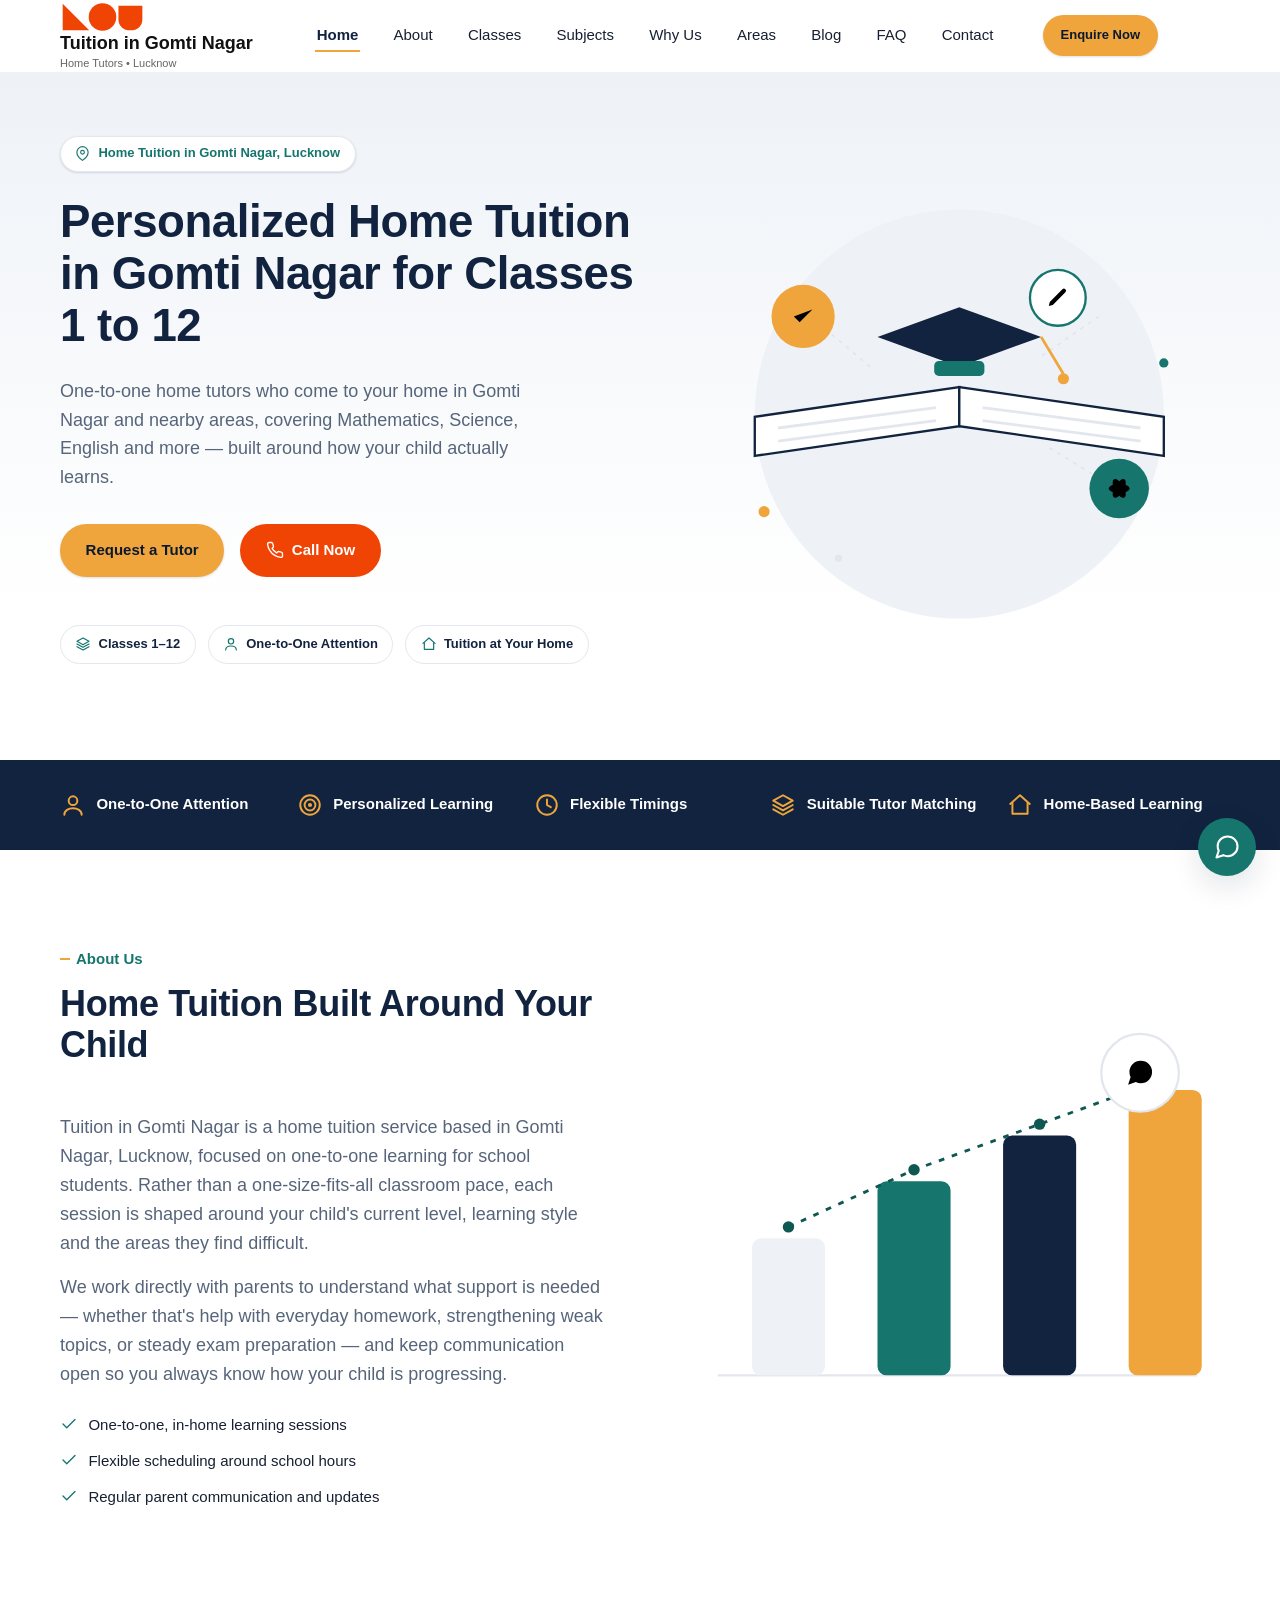
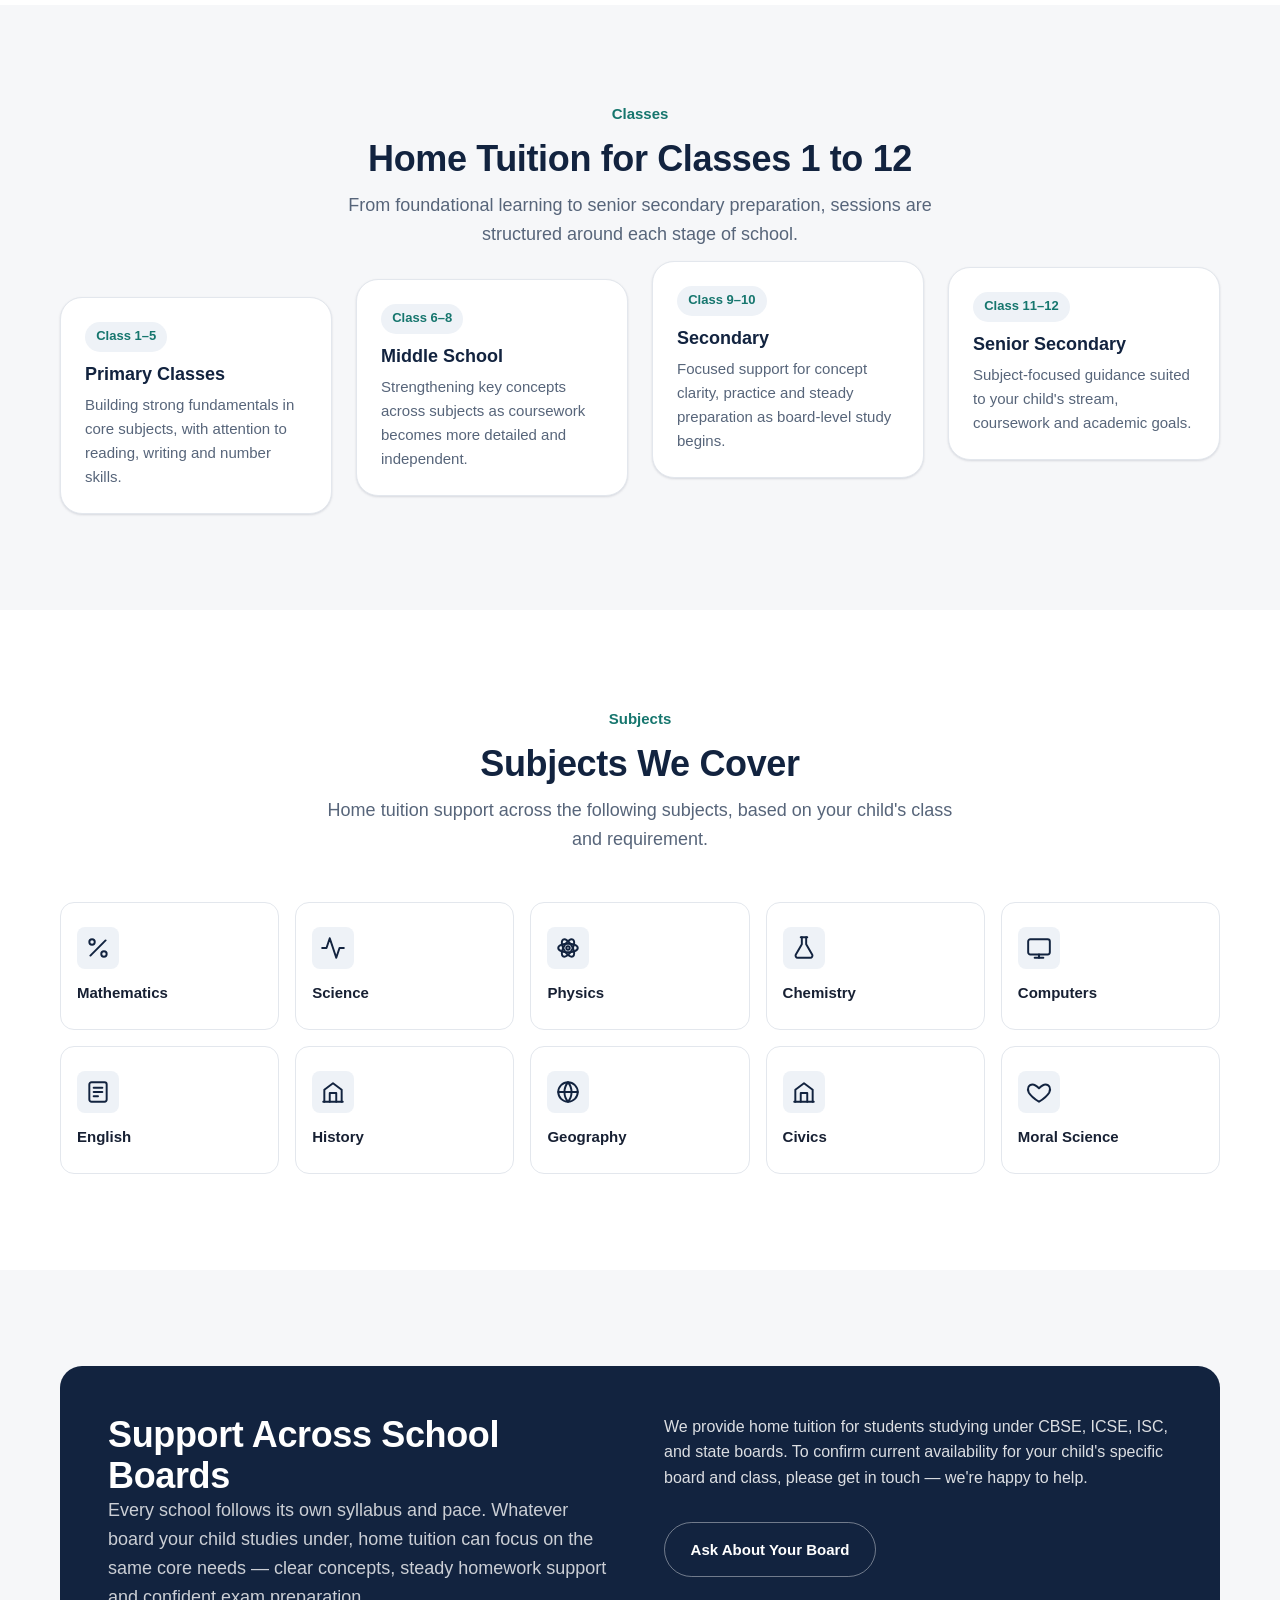
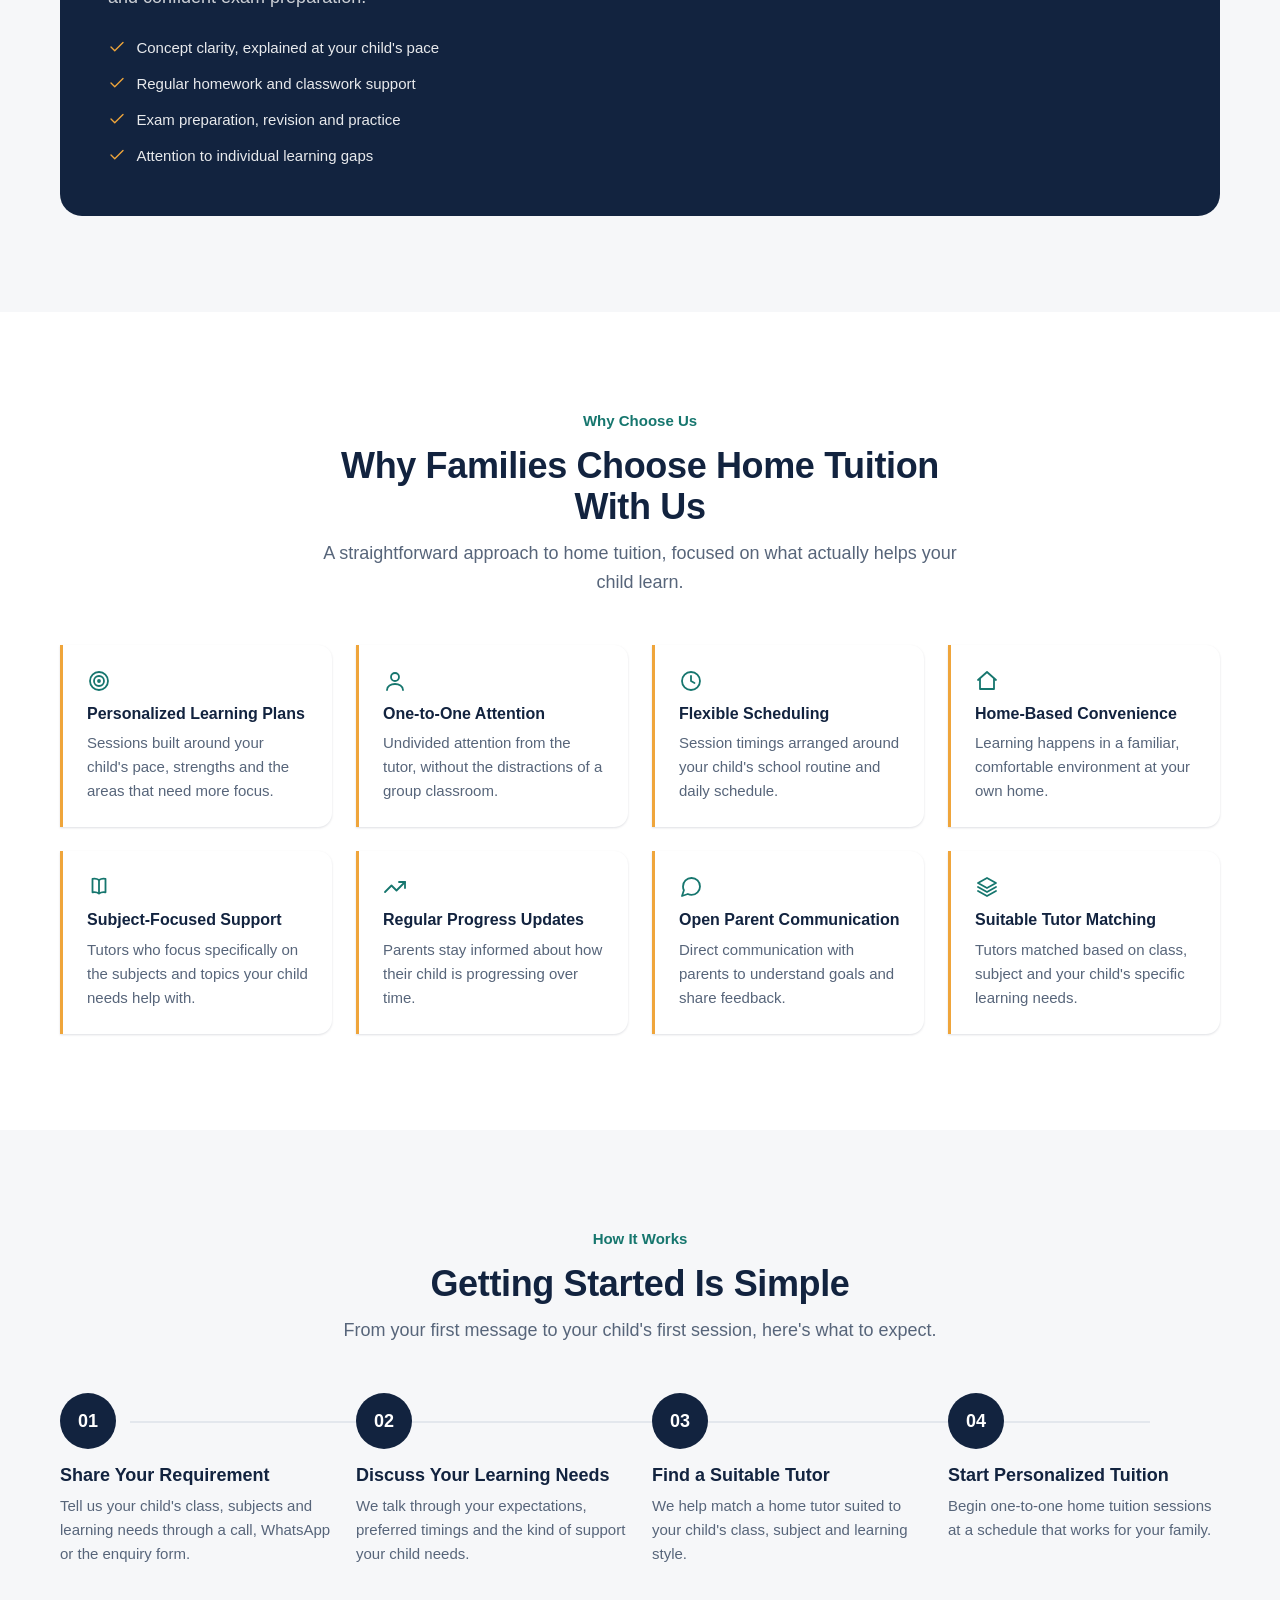
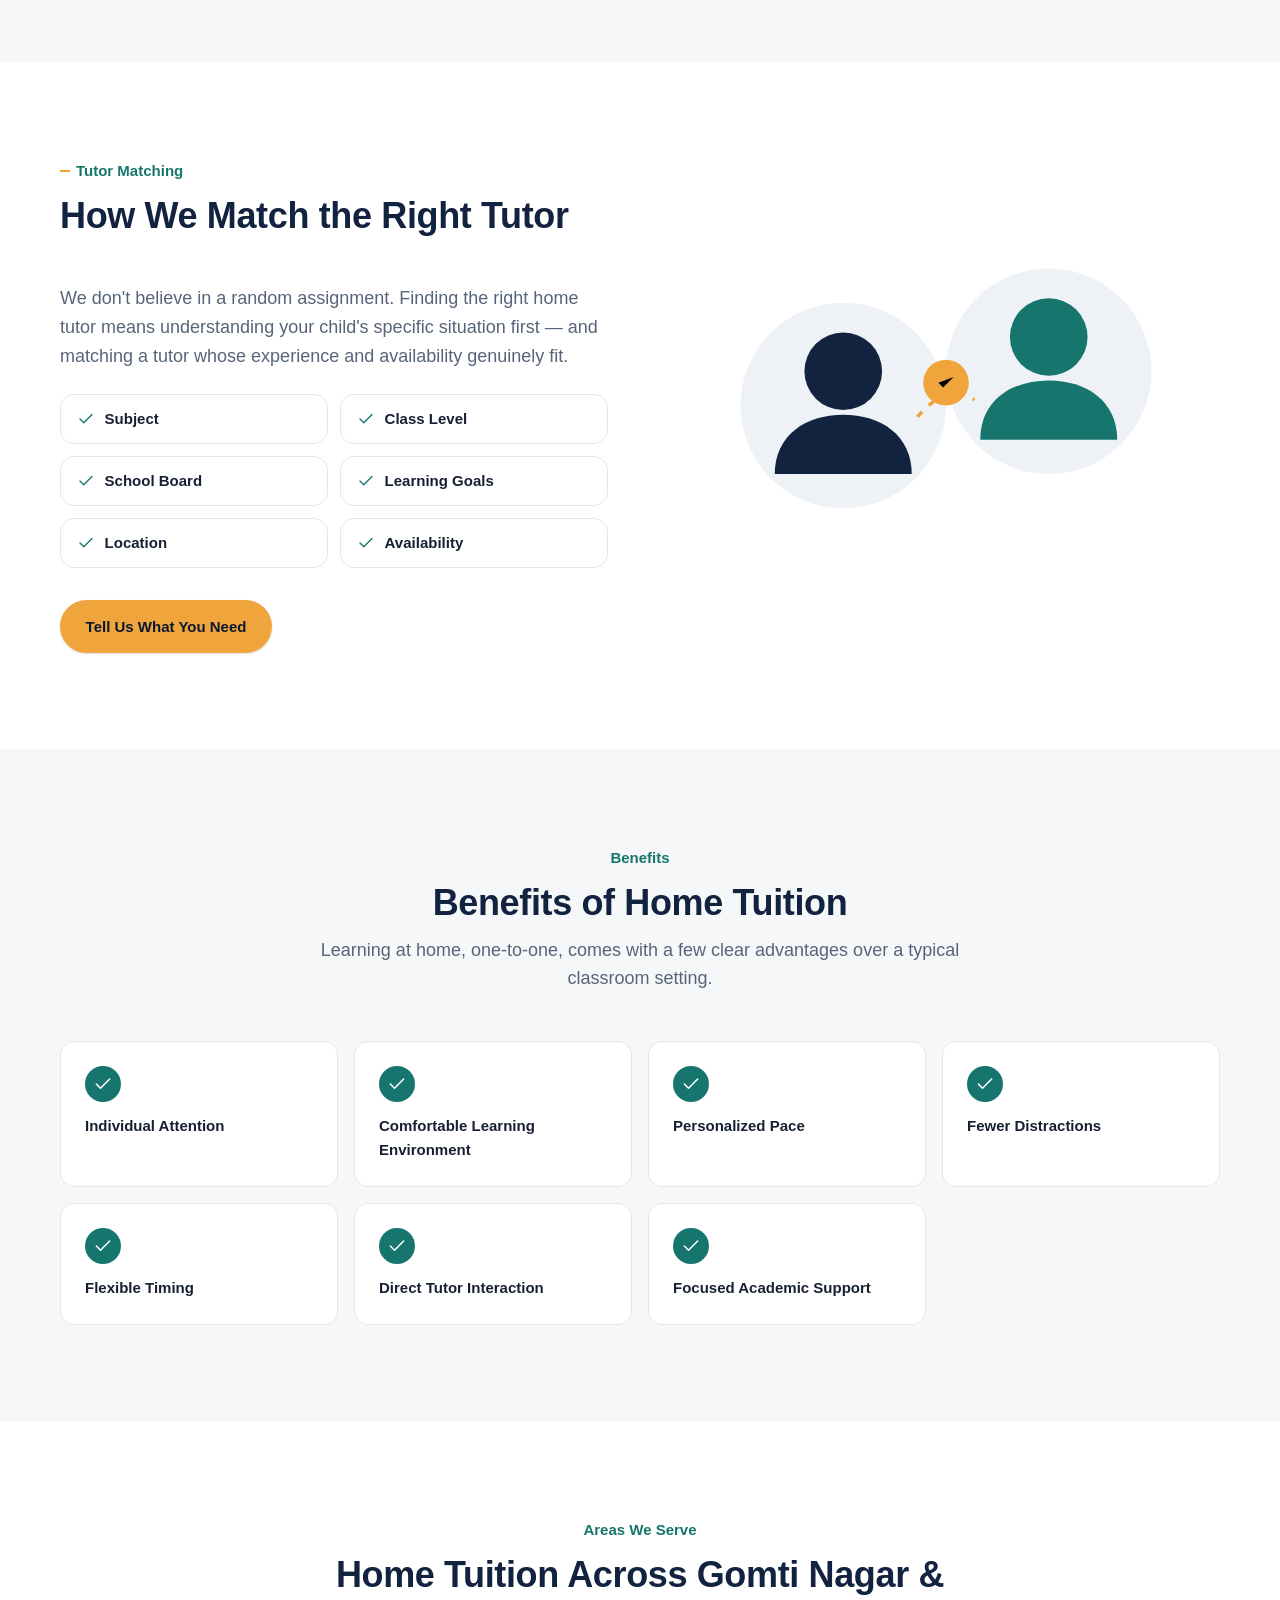
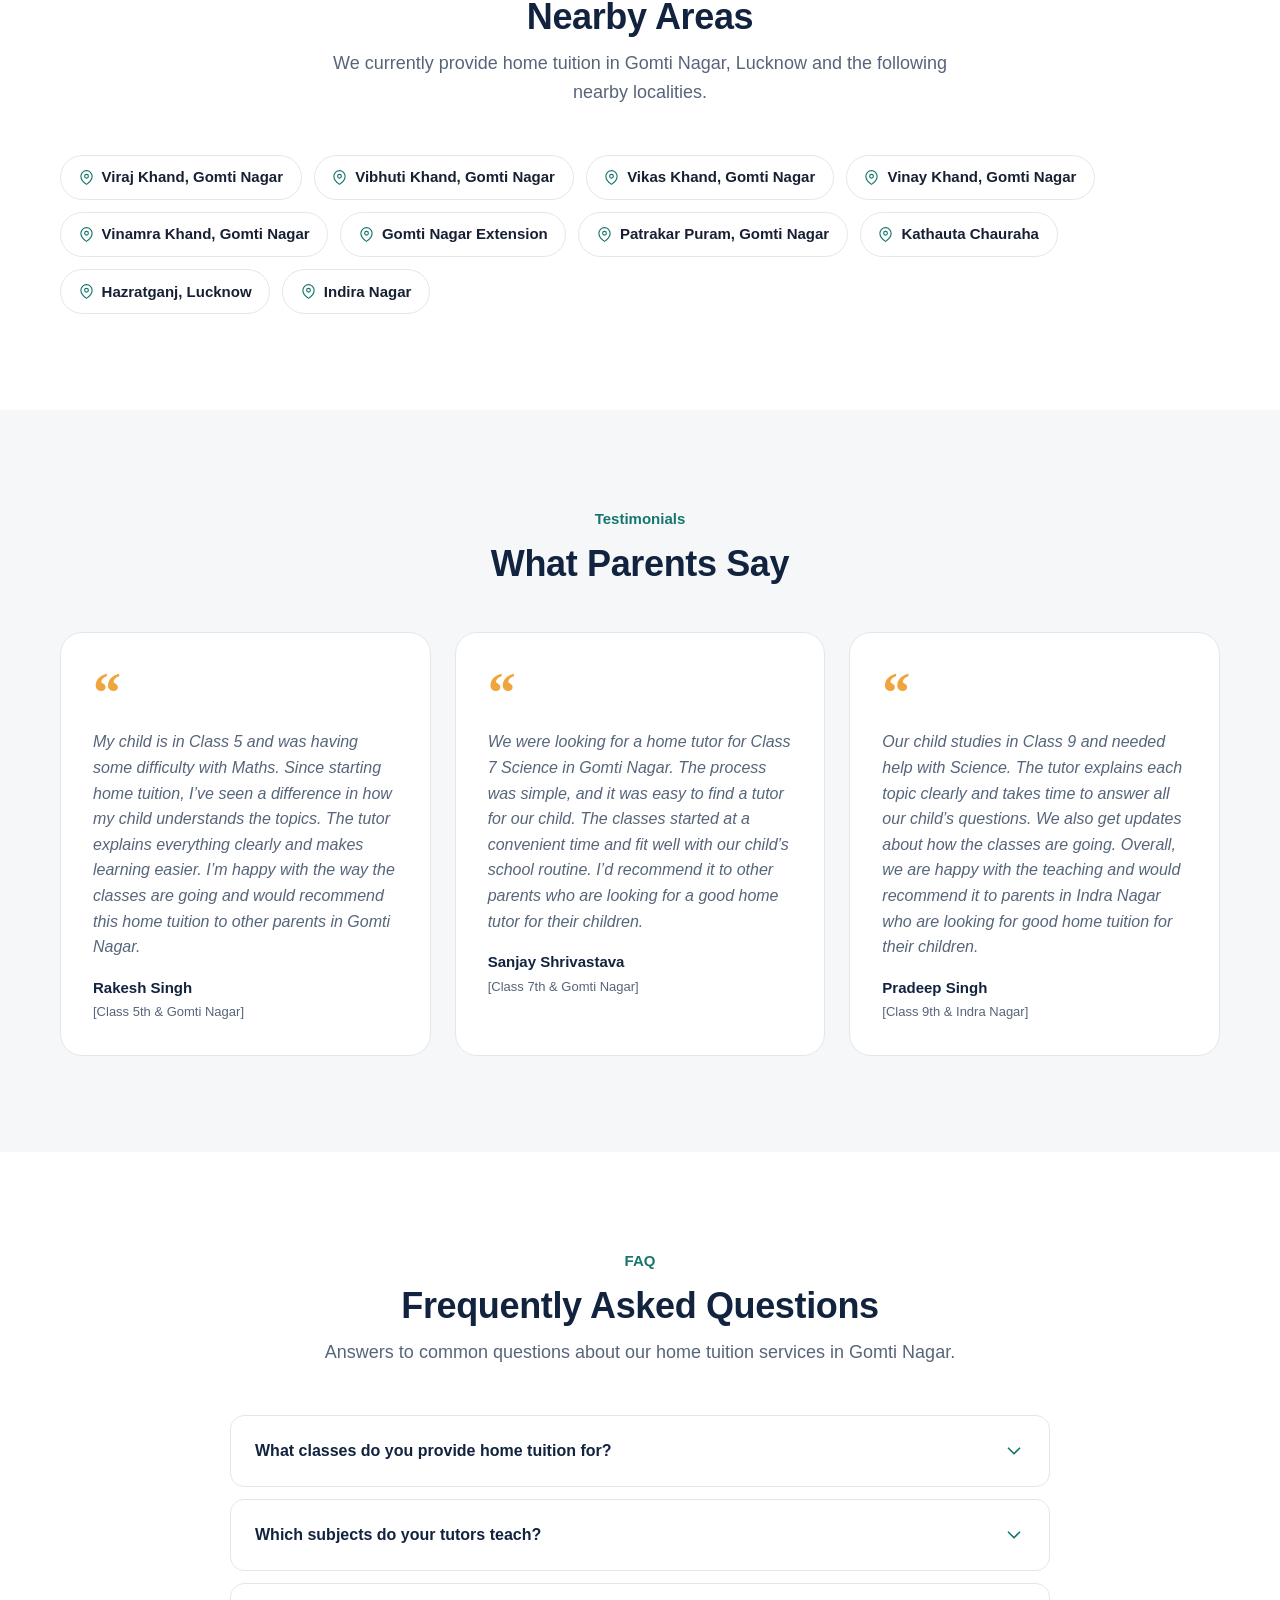
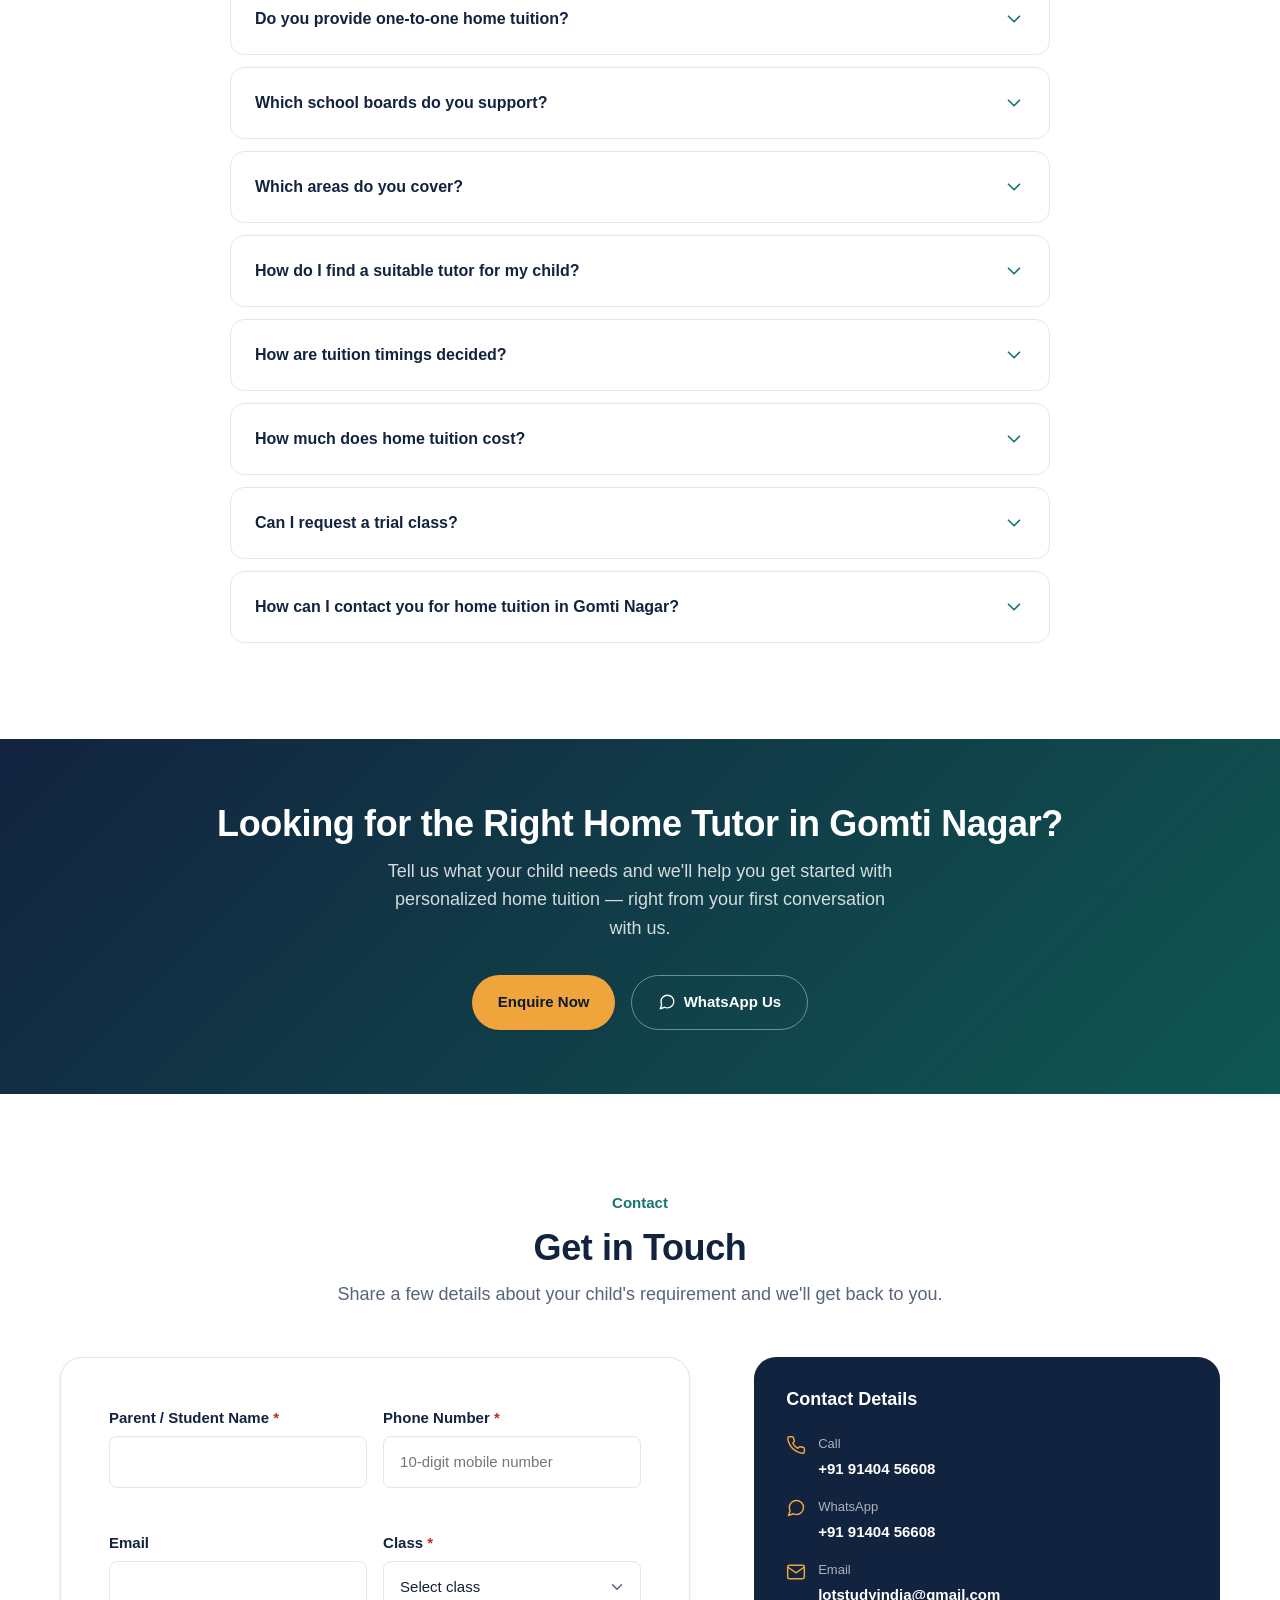
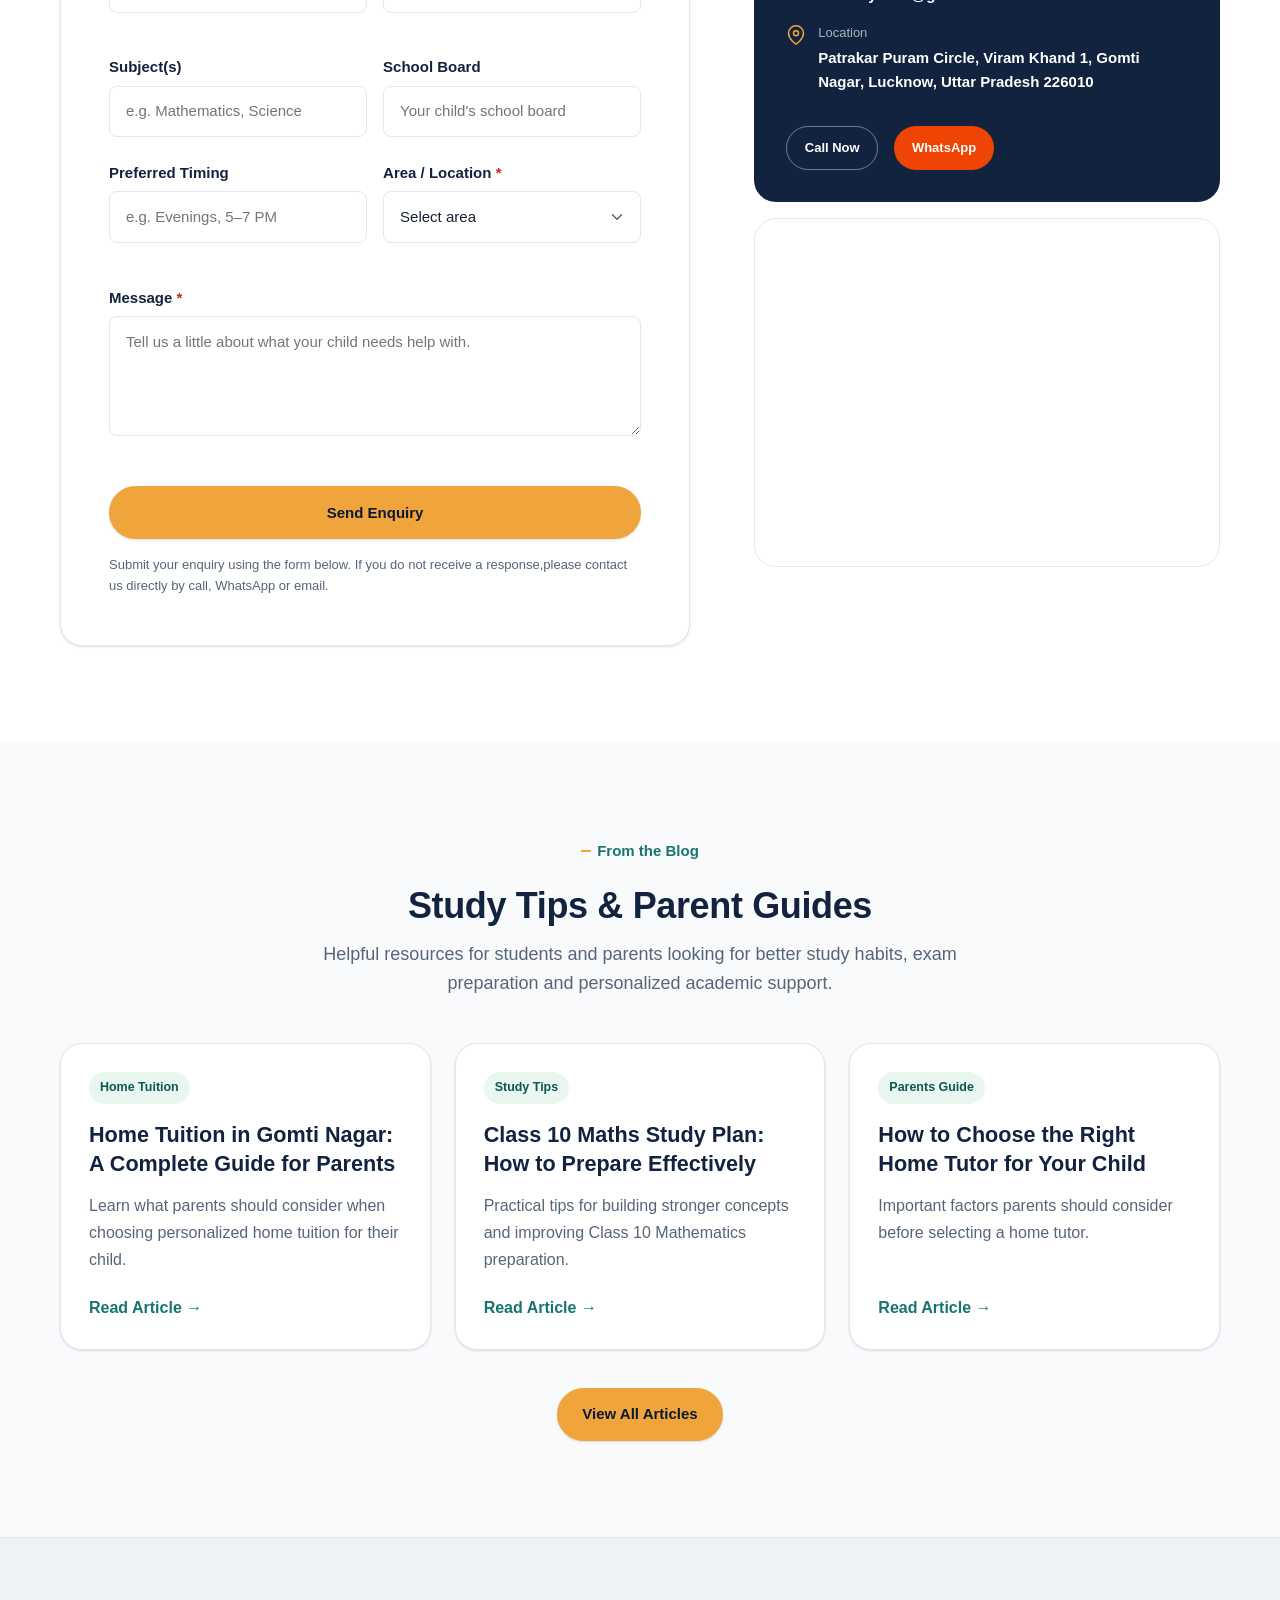
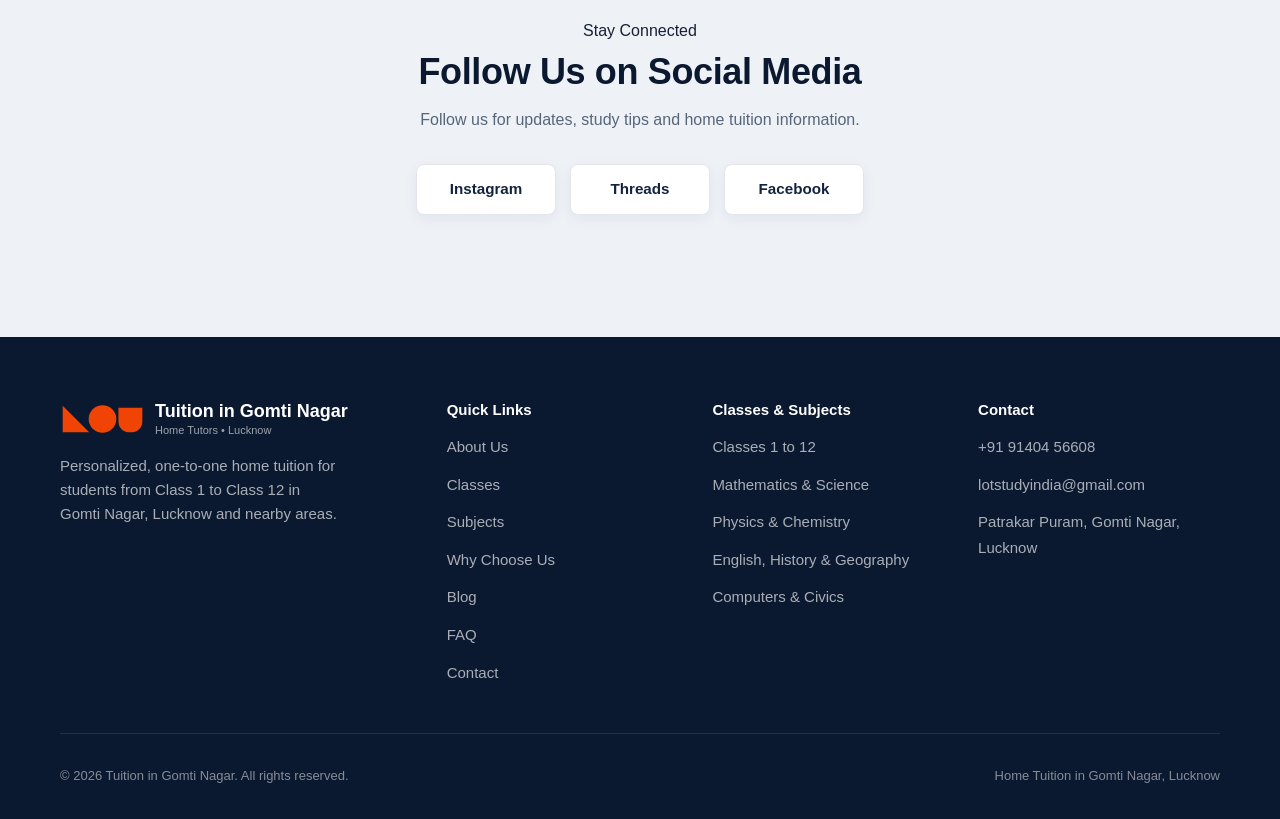
==== commit ee1a8cdb: "Update index.html" ====
--- a/index.html
+++ b/index.html
@@ -1,732 +1,1209 @@
-
 <!DOCTYPE html>
-<html lang="en">
+<html lang="en-IN">
 <head>
-<meta charset="UTF-8">
-<meta name="viewport" content="width=device-width, initial-scale=1.0">
-
-<title>Home Tuition in Gomti Nagar Extension, Lucknow | Home Tutors</title>
-<meta name="description" content="Find home tuition in Gomti Nagar Extension, Lucknow. Personalised home tutors for Classes 1 to 12, CBSE, ICSE and all major subjects.">
-<meta name="robots" content="index, follow">
-<link rel="canonical" href="https://tuitioningomtinagar.github.io/home-tuition-gomti-nagar-extension.html">
-<meta name="theme-color" content="#f7f7f2">
-
-<meta property="og:title" content="Home Tuition in Gomti Nagar Extension, Lucknow">
-<meta property="og:description" content="Personalised one-to-one home tuition for students in Gomti Nagar Extension.">
-<meta property="og:type" content="website">
-
-<link rel="stylesheet" href="gomti-extension.css">
-
+  <meta charset="UTF-8">
+  <meta name="viewport" content="width=device-width, initial-scale=1">
+
+  <title>Home Tuition Gomti Nagar, Lucknow | Classes 1–12</title>
+
+  <meta name="description" content="Looking for home tuition in Gomti Nagar, Lucknow? Find one-to-one tutors for Classes 1–12, with support in Maths, Science, English and more. Enquire today.">
+
+  <meta name="robots" content="index, follow">
+  <meta name="author" content="Tuition in Gomti Nagar">
+
+  <!-- Google Search Console verification -->
+  <meta name="google-site-verification" content="o4LJtdRmkAp_Q3AmZD2_jfVRiCCqaWnC1IffFhQQrWc">
+
+  <!-- Canonical URL -->
+  <link rel="canonical" href="https://tuitioningomtinagar.github.io/">
+
+  <!-- Favicon: keep one consistent file -->
+  <link rel="icon" href="/assets/icons/favicon.svg" type="image/svg+xml">
+
+  <!-- Main stylesheet -->
+  <link rel="stylesheet" href="/style.css">
+
+  <!-- Open Graph -->
+  <meta property="og:type" content="website">
+  <meta property="og:site_name" content="Tuition in Gomti Nagar">
+  <meta property="og:title" content="Home Tuition in Gomti Nagar, Lucknow | Classes 1–12">
+  <meta property="og:description" content="Explore one-to-one home tuition for Classes 1–12 in Gomti Nagar, Lucknow. Maths, Science, English and other subjects.">
+  <meta property="og:url" content="https://tuitioningomtinagar.github.io/">
+  <meta property="og:image" content="https://tuitioningomtinagar.github.io/assets/images/og-image.jpg">
+  <meta property="og:image:alt" content="Home tuition for school students in Gomti Nagar, Lucknow">
+  <meta property="og:locale" content="en_IN">
+
+  <!-- X / Twitter Card -->
+  <meta name="twitter:card" content="summary_large_image">
+  <meta name="twitter:title" content="Home Tuition in Gomti Nagar, Lucknow | Classes 1–12">
+  <meta name="twitter:description" content="One-to-one home tuition for Classes 1–12 in Gomti Nagar, Lucknow. Enquire about Maths, Science, English and more.">
+  <meta name="twitter:image" content="https://tuitioningomtinagar.github.io/assets/images/og-image.jpg">
+
+  <!-- Educational organization structured data -->
+  <script type="application/ld+json">
+  {
+    "@context": "https://schema.org",
+    "@type": "EducationalOrganization",
+    "@id": "https://tuitioningomtinagar.github.io/#organization",
+    "name": "Tuition in Gomti Nagar",
+    "url": "https://tuitioningomtinagar.github.io/",
+    "description": "Home tuition and one-to-one tutoring for Classes 1–12 in Gomti Nagar, Lucknow.",
+    "telephone": "+919140456608",
+    "email": "lotstudyindia@gmail.com",
+    "areaServed": [
+      {
+        "@type": "Place",
+        "name": "Gomti Nagar, Lucknow"
+      },
+      {
+        "@type": "Place",
+        "name": "Gomti Nagar Extension, Lucknow"
+      },
+      {
+        "@type": "Place",
+        "name": "Indira Nagar, Lucknow"
+      },
+      {
+        "@type": "Place",
+        "name": "Viraj Khand, Lucknow"
+      },
+      {
+        "@type": "Place",
+        "name": "Vibhuti Khand, Lucknow"
+      },
+      {
+        "@type": "Place",
+        "name": "Vikas Khand, Lucknow"
+      },
+      {
+        "@type": "Place",
+        "name": "Vinay Khand, Lucknow"
+      },
+      {
+        "@type": "Place",
+        "name": "Vinamra Khand, Lucknow"
+      },
+      {
+        "@type": "Place",
+        "name": "Patrakar Puram, Lucknow"
+      },
+      {
+        "@type": "Place",
+        "name": "Kathauta Chauraha, Lucknow"
+      },
+      {
+        "@type": "Place",
+        "name": "Hazratganj, Lucknow"
+      }
+    ],
+    "knowsAbout": [
+      "Mathematics",
+      "Science",
+      "Physics",
+      "Chemistry",
+      "Computer Studies",
+      "English",
+      "History",
+      "Geography",
+      "Civics",
+      "Moral Science"
+    ]
+  }
+  </script>
+
+</head>
+<body>
+<!-- JSON-LD: FAQPage -->
 <script type="application/ld+json">
 {
- "@context":"https://schema.org",
- "@type":"EducationalOrganization",
- "name":"Tuition in Gomti Nagar",
- "url":"https://tuitioningomtinagar.github.io/",
- "areaServed":"Gomti Nagar Extension, Lucknow",
- "address":{
-   "@type":"PostalAddress",
-   "addressLocality":"Lucknow",
-   "addressRegion":"Uttar Pradesh",
-   "addressCountry":"IN"
- }
+  "@context": "https://schema.org",
+  "@type": "FAQPage",
+  "mainEntity": [
+    {
+      "@type": "Question",
+      "name": "What classes do you provide home tuition for?",
+      "acceptedAnswer": {
+        "@type": "Answer",
+        "text": "We provide home tuition for students from Class 1 to Class 12 in Gomti Nagar, Lucknow, covering primary, middle, secondary and senior secondary levels."
+      }
+    },
+    {
+      "@type": "Question",
+      "name": "Which subjects do your tutors teach?",
+      "acceptedAnswer": {
+        "@type": "Answer",
+        "text": "Our tutors support Mathematics, Science, Physics, Chemistry, Computers, English, History, Geography, Civics and Moral Science, depending on the class and requirement."
+      }
+    },
+    {
+      "@type": "Question",
+      "name": "Do you provide one-to-one home tuition?",
+      "acceptedAnswer": {
+        "@type": "Answer",
+        "text": "Yes, our home tuition is designed around one-to-one, in-home sessions so the tutor can focus entirely on your child's pace and learning needs."
+      }
+    },
+    {
+      "@type": "Question",
+      "name": "Which school boards do you support?",
+      "acceptedAnswer": {
+        "@type": "Answer",
+        "text": " We provide home tuition for students following CBSE, ICSE, and UP Board curricula, with tutor matching based on the student's class, subjects, and learning requirements."
+      }
+    },
+    {
+      "@type": "Question",
+      "name": "Which areas do you cover?",
+      "acceptedAnswer": {
+        "@type": "Answer",
+        "text": "We currently serve Gomti Nagar and nearby localities, including Viraj Khand, Vibhuti Khand, Vikas Khand, Vinay Khand, Vinamra Khand, Gomti Nagar Extension, Patrakar Puram, Kathauta Chauraha, Hazratganj and Indira Nagar in Lucknow."
+      }
+    },
+    {
+      "@type": "Question",
+      "name": "How do I find a suitable tutor for my child?",
+      "acceptedAnswer": {
+        "@type": "Answer",
+        "text": "Share your child's class, subject and learning needs with us through the enquiry form, call, or WhatsApp, and we'll help match a suitable home tutor accordingly."
+      }
+    },
+    {
+      "@type": "Question",
+      "name": "How are tuition timings decided?",
+      "acceptedAnswer": {
+        "@type": "Answer",
+        "text": "Timings are worked out directly with you based on your child's school schedule and daily routine, so sessions can be arranged at a time that's convenient for your home."
+      }
+    },
+    {
+      "@type": "Question",
+      "name": "How much does home tuition cost?",
+      "acceptedAnswer": {
+        "@type": "Answer",
+        "text": "Tuition fees depend on the class, subject and specific requirement. Contact us directly on call or WhatsApp and we'll be happy to discuss the details with you."
+      }
+    },
+    {
+      "@type": "Question",
+      "name": "Can I request a trial class?",
+      "acceptedAnswer": {
+        "@type": "Answer",
+        "text": "You're welcome to share your requirement with us on call or WhatsApp, and we can discuss the next steps, including trial arrangements, based on your child's needs."
+      }
+    },
+    {
+      "@type": "Question",
+      "name": "How can I contact you for home tuition in Gomti Nagar?",
+      "acceptedAnswer": {
+        "@type": "Answer",
+        "text": "You can call or WhatsApp us at 9140456608, email lotstudyindia@gmail.com, or fill in the enquiry form on this page and we'll get back to you."
+      }
+    }
+  ]
 }
 </script>
-</head>
-
-<body class="gte-page">
-
-<header class="gte-header">
- <div class="gte-container gte-nav">
-
-  <a href="https://tuitioningomtinagar.github.io/" class="gte-logo">
-   <span class="gte-logo-icon">T.</span>
-   <span class="gte-logo-text">
-    <strong>Tuition in Gomti Nagar</strong>
-    <small>PERSONALISED HOME LEARNING</small>
-   </span>
-  </a>
-
-  <button class="gte-menu-toggle" id="gteMenuToggle"
-  aria-label="Toggle navigation" aria-expanded="false">
-   <span></span><span></span><span></span>
-  </button>
-
-  <nav class="gte-navigation" id="gteNavigation">
-   <a href="#about">About</a>
-   <a href="#classes">Classes</a>
-   <a href="#subjects">Subjects</a>
-   <a href="#why-us">Why Us</a>
-   <a href="#faq">FAQs</a>
-   <a href="#contact" class="gte-nav-button">Find a Tutor ↗</a>
-  </nav>
-
- </div>
+
+ <a href="#main" class="skip-link">Skip to main content</a>
+
+<!-- ICON SPRITE -->
+<svg class="icon-sprite" aria-hidden="true">
+  <symbol id="icon-cap" viewBox="0 0 24 24"><path d="M12 3 2 8l10 5 10-5-10-5z"/><path d="M12 13v6"/><circle cx="12" cy="19" r="1"/></symbol>
+  <symbol id="icon-menu" viewBox="0 0 24 24"><line x1="3" y1="6" x2="21" y2="6"/><line x1="3" y1="12" x2="21" y2="12"/><line x1="3" y1="18" x2="21" y2="18"/></symbol>
+  <symbol id="icon-close" viewBox="0 0 24 24"><line x1="18" y1="6" x2="6" y2="18"/><line x1="6" y1="6" x2="18" y2="18"/></symbol>
+  <symbol id="icon-chevron-down" viewBox="0 0 24 24"><polyline points="6 9 12 15 18 9"/></symbol>
+  <symbol id="icon-users" viewBox="0 0 24 24"><circle cx="12" cy="8" r="4"/><path d="M4 21c0-4 4-6 8-6s8 2 8 6"/></symbol>
+  <symbol id="icon-target" viewBox="0 0 24 24"><circle cx="12" cy="12" r="9"/><circle cx="12" cy="12" r="5"/><circle cx="12" cy="12" r="1"/></symbol>
+  <symbol id="icon-clock" viewBox="0 0 24 24"><circle cx="12" cy="12" r="9"/><polyline points="12 7 12 12 15.5 14"/></symbol>
+  <symbol id="icon-home" viewBox="0 0 24 24"><path d="M3 11 12 3l9 8"/><path d="M5 10v10h14V10"/></symbol>
+  <symbol id="icon-layers" viewBox="0 0 24 24"><path d="M12 3 3 8l9 5 9-5-9-5z"/><path d="M3 16l9 5 9-5"/><path d="M3 12l9 5 9-5"/></symbol>
+  <symbol id="icon-book" viewBox="0 0 24 24"><path d="M12 5c-1.8-1.2-4.3-1.6-6.5-1.1v13.4c2.2-.5 4.7-.1 6.5 1.1 1.8-1.2 4.3-1.6 6.5-1.1V3.9c-2.2-.5-4.7-.1-6.5 1.1z"/><path d="M12 5v13.4"/></symbol>
+  <symbol id="icon-check" viewBox="0 0 24 24"><polyline points="20 6 9 17 4 12"/></symbol>
+  <symbol id="icon-trending-up" viewBox="0 0 24 24"><polyline points="22 7 13.5 15.5 8.5 10.5 2 17"/><polyline points="16 7 22 7 22 13"/></symbol>
+  <symbol id="icon-chat" viewBox="0 0 24 24"><path d="M21 11.5a8.4 8.4 0 0 1-8.4 8.4 8.3 8.3 0 0 1-3.8-.9L3 21l1.9-5.8a8.3 8.3 0 0 1-.9-3.8A8.4 8.4 0 0 1 12.5 3a8.4 8.4 0 0 1 8.5 8.5z"/></symbol>
+  <symbol id="icon-monitor" viewBox="0 0 24 24"><rect x="2" y="4" width="20" height="14" rx="2"/><line x1="8" y1="21" x2="16" y2="21"/><line x1="12" y1="18" x2="12" y2="21"/></symbol>
+  <symbol id="icon-atom" viewBox="0 0 24 24"><circle cx="12" cy="12" r="1.6"/><ellipse cx="12" cy="12" rx="9" ry="4"/><ellipse cx="12" cy="12" rx="9" ry="4" transform="rotate(60 12 12)"/><ellipse cx="12" cy="12" rx="9" ry="4" transform="rotate(120 12 12)"/></symbol>
+  <symbol id="icon-percent" viewBox="0 0 24 24"><line x1="19" y1="5" x2="5" y2="19"/><circle cx="6.5" cy="6.5" r="2.5"/><circle cx="17.5" cy="17.5" r="2.5"/></symbol>
+  <symbol id="icon-flask" viewBox="0 0 24 24"><path d="M9 2h6"/><path d="M10 2v6.5L4.5 18a2 2 0 0 0 1.7 3h11.6a2 2 0 0 0 1.7-3L14 8.5V2"/></symbol>
+  <symbol id="icon-activity" viewBox="0 0 24 24"><polyline points="22 12 18 12 15 21 9 3 6 12 2 12"/></symbol>
+  <symbol id="icon-document" viewBox="0 0 24 24"><rect x="4" y="3" width="16" height="18" rx="2"/><line x1="8" y1="8" x2="16" y2="8"/><line x1="8" y1="12" x2="16" y2="12"/><line x1="8" y1="16" x2="12" y2="16"/></symbol>
+  <symbol id="icon-landmark" viewBox="0 0 24 24"><path d="M3 21h18"/><path d="M4 21V10l8-6 8 6v11"/><path d="M9 21v-8h6v8"/></symbol>
+  <symbol id="icon-globe" viewBox="0 0 24 24"><circle cx="12" cy="12" r="9"/><line x1="3" y1="12" x2="21" y2="12"/><path d="M12 3a14 14 0 0 1 0 18a14 14 0 0 1 0-18"/></symbol>
+  <symbol id="icon-heart" viewBox="0 0 24 24"><path d="M12 21s-7-4.4-9.5-8.6C.7 8.5 2.6 5 6 5c2 0 3.5 1 6 3.5C14.5 6 16 5 18 5c3.4 0 5.3 3.5 3.5 7.4C19 16.6 12 21 12 21z"/></symbol>
+  <symbol id="icon-phone" viewBox="0 0 24 24"><path d="M22 16.9v3a2 2 0 0 1-2.2 2 19.8 19.8 0 0 1-8.6-3.1 19.5 19.5 0 0 1-6-6A19.8 19.8 0 0 1 2.1 4.2 2 2 0 0 1 4.1 2h3a2 2 0 0 1 2 1.7c.1 1 .4 1.9.7 2.8a2 2 0 0 1-.5 2.1L8.1 9.9a16 16 0 0 0 6 6l1.3-1.3a2 2 0 0 1 2.1-.5c.9.3 1.9.6 2.8.7a2 2 0 0 1 1.7 2.1z"/></symbol>
+  <symbol id="icon-mail" viewBox="0 0 24 24"><rect x="2" y="4" width="20" height="16" rx="2"/><path d="M22 6l-10 7L2 6"/></symbol>
+  <symbol id="icon-pin" viewBox="0 0 24 24"><path d="M21 10c0 7-9 13-9 13s-9-6-9-13a9 9 0 0 1 18 0z"/><circle cx="12" cy="10" r="3"/></symbol>
+  <symbol id="icon-pencil" viewBox="0 0 24 24"><path d="M12 20h9"/><path d="M16.5 3.5a2.1 2.1 0 0 1 3 3L7 19l-4 1 1-4z"/></symbol>
+</svg>
+
+<header class="site-header" id="siteHeader">
+  <div class="container">
+      <a href="/" class="logo-link">
+   
+  <svg
+    class="logo-icon"
+    viewBox="0 0 320 120"
+    xmlns="http://www.w3.org/2000/svg"
+    aria-hidden="true"
+  >
+    <!-- Triangle -->
+    <path
+      d="M10 10 L10 110 L110 110 Z"
+      fill="#F04405"
+    />
+
+    <!-- Circle -->
+    <circle
+      cx="160"
+      cy="60"
+      r="52"
+      fill="#F04405"
+    />
+
+    <!-- Rounded shape -->
+    <path
+      d="M220 18
+         H310
+         V68
+         C310 94 291 110 265 110
+         C239 110 220 94 220 68
+         Z"
+      fill="#F04405"
+    />
+  </svg>
+
+  <span class="logo-text">
+    Tuition in Gomti Nagar
+    <span>Home Tutors • Lucknow</span>
+  </span>
+</a>
+      
+
+    <nav class="main-nav" id="mainNav" aria-label="Primary">
+      <ul class="nav-list">
+        <li><a href="#home" class="nav-link">Home</a></li>
+        <li><a href="#about" class="nav-link">About</a></li>
+        <li><a href="#classes" class="nav-link">Classes</a></li>
+        <li><a href="#subjects" class="nav-link">Subjects</a></li>
+        <li><a href="#why-us" class="nav-link">Why Us</a></li>
+        <li><a href="#areas" class="nav-link">Areas</a></li>
+          <li><a href="blog/">Blog</a></li>
+        <li><a href="#faq" class="nav-link">FAQ</a></li>
+        <li><a href="#contact" class="nav-link">Contact</a></li>
+      </ul>
+      <div class="header-actions">
+        <a href="#contact" class="btn btn-primary btn-sm nav-link">Enquire Now</a>
+      </div>
+    </nav>
+
+    <div class="header-actions">
+      <button type="button" class="nav-toggle" id="navToggle" aria-expanded="false" aria-controls="mainNav" aria-label="Open menu">
+        <svg class="icon icon-menu" aria-hidden="true"><use href="#icon-menu"></use></svg>
+        <svg class="icon icon-close" aria-hidden="true"><use href="#icon-close"></use></svg>
+      </button>
+      </div>
+    </div>
+  </div>
 </header>
 
-<main>
-
-<section class="gte-hero">
- <div class="gte-container gte-hero-grid">
-
-  <div class="gte-hero-content">
-
-   <span class="gte-eyebrow">
-    <span class="gte-dot"></span>
-    HOME TUITION · LUCKNOW
-   </span>
-
-   <h1>
-    Better learning<br>
-    begins <span>at home.</span>
-   </h1>
-
-   <p>
-    Looking for the right home tutor in Gomti Nagar Extension?
-    Give your child the advantage of personalised learning,
-    individual attention and a stronger academic foundation.
-   </p>
-
-   <div class="gte-hero-actions">
-    <a href="#contact" class="gte-button">
-     Find Your Home Tutor ↗
-    </a>
-    <a href="#classes" class="gte-secondary-link">
-     Explore Classes ↓
-    </a>
-   </div>
-
-   <div class="gte-hero-note">
-    <span></span>
-    Learning designed around your child's needs.
-   </div>
+<main id="main">
+
+  <!-- HERO -->
+  <section id="home" class="hero">
+    <div class="container">
+      <div class="hero-content">
+        <span class="hero-eyebrow">
+          <svg class="icon" aria-hidden="true"><use href="#icon-pin"></use></svg>
+          Home Tuition in Gomti Nagar, Lucknow
+        </span>
+        <h1>Personalized Home Tuition in Gomti Nagar for Classes 1 to 12</h1>
+
+        <p class="hero-lead">One-to-one home tutors who come to your home in Gomti Nagar and nearby areas, covering Mathematics, Science, English and more — built around how your child actually learns.</p>
+        <div class="hero-ctas">
+          <a href="#contact" class="btn btn-primary">Request a Tutor</a>
+        <a href="tel:+919140456608"
+   class="btn btn-whatsapp">
+  <svg class="icon" style="width:18px;height:18px" aria-hidden="true">
+    <use href="#icon-phone"></use>
+  </svg>
+  Call Now
+</a>
+        </div>
+        <div class="hero-badges">
+          <span class="hero-badge"><svg class="icon" aria-hidden="true"><use href="#icon-layers"></use></svg>Classes 1–12</span>
+          <span class="hero-badge"><svg class="icon" aria-hidden="true"><use href="#icon-users"></use></svg>One-to-One Attention</span>
+          <span class="hero-badge"><svg class="icon" aria-hidden="true"><use href="#icon-home"></use></svg>Tuition at Your Home</span>
+        </div>
+      </div>
+
+      <div class="hero-visual">
+        <svg viewBox="0 0 560 480" role="img" aria-label="Illustration of an open book with a graduation cap, representing personalized home tuition">
+          <circle cx="280" cy="255" r="220" fill="var(--color-navy-tint)"/>
+          <line x1="120" y1="150" x2="185" y2="205" stroke="var(--color-border)" stroke-width="2" stroke-dasharray="4 6"/>
+          <line x1="440" y1="330" x2="375" y2="290" stroke="var(--color-border)" stroke-width="2" stroke-dasharray="4 6"/>
+          <line x1="430" y1="150" x2="365" y2="195" stroke="var(--color-border)" stroke-width="2" stroke-dasharray="4 6"/>
+
+          <!-- open book -->
+          <path d="M60 300 L280 268 L280 226 L60 258 Z" fill="var(--color-white)" stroke="var(--color-navy)" stroke-width="2.5"/>
+          <path d="M500 300 L280 268 L280 226 L500 258 Z" fill="var(--color-white)" stroke="var(--color-navy)" stroke-width="2.5"/>
+          <line x1="85" y1="270" x2="255" y2="248" stroke="var(--color-border)" stroke-width="3"/>
+          <line x1="85" y1="284" x2="255" y2="262" stroke="var(--color-border)" stroke-width="3"/>
+          <line x1="305" y1="248" x2="475" y2="270" stroke="var(--color-border)" stroke-width="3"/>
+          <line x1="305" y1="262" x2="475" y2="284" stroke="var(--color-border)" stroke-width="3"/>
+
+          <!-- graduation cap -->
+          <path d="M280 140 L368 172 L280 204 L192 172 Z" fill="var(--color-navy)"/>
+          <rect x="253" y="198" width="54" height="16" rx="5" fill="var(--color-teal)"/>
+          <line x1="368" y1="172" x2="392" y2="212" stroke="var(--color-amber)" stroke-width="3"/>
+          <circle cx="392" cy="217" r="6" fill="var(--color-amber)"/>
+
+          <!-- floating badges -->
+          <circle cx="112" cy="150" r="34" fill="var(--color-amber)"/>
+          <g color="var(--color-navy-dark)"><use href="#icon-check" x="97" y="135" width="30" height="30"/></g>
+
+          <circle cx="386" cy="130" r="30" fill="var(--color-white)" stroke="var(--color-teal)" stroke-width="2.5"/>
+          <g color="var(--color-teal)"><use href="#icon-pencil" x="373" y="117" width="26" height="26"/></g>
+
+          <circle cx="452" cy="335" r="32" fill="var(--color-teal)"/>
+          <g color="var(--color-white)"><use href="#icon-atom" x="437" y="320" width="30" height="30"/></g>
+
+          <circle cx="70" cy="360" r="6" fill="var(--color-amber)"/>
+          <circle cx="500" cy="200" r="5" fill="var(--color-teal)"/>
+          <circle cx="150" cy="410" r="4" fill="var(--color-border)"/>
+        </svg>
+      </div>
+    </div>
+  </section>
+
+  <!-- TRUST / KEY BENEFITS STRIP -->
+  <section class="trust-strip" aria-label="Key benefits">
+    <div class="container">
+      <ul class="trust-list">
+        <li class="trust-item"><svg class="icon" aria-hidden="true"><use href="#icon-users"></use></svg><span>One-to-One Attention</span></li>
+        <li class="trust-item"><svg class="icon" aria-hidden="true"><use href="#icon-target"></use></svg><span>Personalized Learning</span></li>
+        <li class="trust-item"><svg class="icon" aria-hidden="true"><use href="#icon-clock"></use></svg><span>Flexible Timings</span></li>
+        <li class="trust-item"><svg class="icon" aria-hidden="true"><use href="#icon-layers"></use></svg><span>Suitable Tutor Matching</span></li>
+        <li class="trust-item"><svg class="icon" aria-hidden="true"><use href="#icon-home"></use></svg><span>Home-Based Learning</span></li>
+      </ul>
+    </div>
+  </section>
+
+  <!-- ABOUT -->
+  <section id="about" class="section">
+    <div class="container">
+      <div class="two-col">
+        <div class="col-text">
+          <div class="section-head">
+            <span class="section-kicker">About Us</span>
+            <h2>Home Tuition Built Around Your Child</h2>
+          </div>
+          <div class="prose">
+            <p>Tuition in Gomti Nagar is a home tuition service based in Gomti Nagar, Lucknow, focused on one-to-one learning for school students. Rather than a one-size-fits-all classroom pace, each session is shaped around your child's current level, learning style and the areas they find difficult.</p>
+            <p>We work directly with parents to understand what support is needed — whether that's help with everyday homework, strengthening weak topics, or steady exam preparation — and keep communication open so you always know how your child is progressing.</p>
+          </div>
+          <ul class="check-list">
+            <li><svg class="icon" aria-hidden="true"><use href="#icon-check"></use></svg>One-to-one, in-home learning sessions</li>
+            <li><svg class="icon" aria-hidden="true"><use href="#icon-check"></use></svg>Flexible scheduling around school hours</li>
+            <li><svg class="icon" aria-hidden="true"><use href="#icon-check"></use></svg>Regular parent communication and updates</li>
+          </ul>
+        </div>
+        <div class="col-visual">
+          <svg viewBox="0 0 480 380" role="img" aria-label="Illustration of a rising progress chart representing personalized learning growth">
+            <line x1="40" y1="320" x2="460" y2="320" stroke="var(--color-border)" stroke-width="2"/>
+            <rect x="70" y="200" width="64" height="120" rx="8" fill="var(--color-navy-tint)"/>
+            <rect x="180" y="150" width="64" height="170" rx="8" fill="var(--color-teal)"/>
+            <rect x="290" y="110" width="64" height="210" rx="8" fill="var(--color-navy)"/>
+            <rect x="400" y="70" width="64" height="250" rx="8" fill="var(--color-amber)"/>
+            <polyline points="102,190 212,140 322,100 432,60" fill="none" stroke="var(--color-teal-dark)" stroke-width="2.5" stroke-dasharray="5 7"/>
+            <circle cx="102" cy="190" r="5" fill="var(--color-teal-dark)"/>
+            <circle cx="212" cy="140" r="5" fill="var(--color-teal-dark)"/>
+            <circle cx="322" cy="100" r="5" fill="var(--color-teal-dark)"/>
+            <circle cx="432" cy="60" r="5" fill="var(--color-teal-dark)"/>
+            <circle cx="410" cy="55" r="34" fill="var(--color-white)" stroke="var(--color-border)" stroke-width="2"/>
+            <g color="var(--color-teal)"><use href="#icon-chat" x="396" y="41" width="28" height="28"/></g>
+          </svg>
+        </div>
+      </div>
+    </div>
+  </section>
+
+  <!-- CLASSES -->
+  <section id="classes" class="section section-alt">
+    <div class="container">
+      <div class="section-head center">
+        <span class="section-kicker">Classes</span>
+        <h2>Home Tuition for Classes 1 to 12</h2>
+        <p>From foundational learning to senior secondary preparation, sessions are structured around each stage of school.</p>
+      </div>
+      <div class="class-steps">
+        <div class="class-step">
+          <span class="step-range">Class 1–5</span>
+          <h3>Primary Classes</h3>
+          <p>Building strong fundamentals in core subjects, with attention to reading, writing and number skills.</p>
+        </div>
+        <div class="class-step">
+          <span class="step-range">Class 6–8</span>
+          <h3>Middle School</h3>
+          <p>Strengthening key concepts across subjects as coursework becomes more detailed and independent.</p>
+        </div>
+        <div class="class-step">
+          <span class="step-range">Class 9–10</span>
+          <h3>Secondary</h3>
+          <p>Focused support for concept clarity, practice and steady preparation as board-level study begins.</p>
+        </div>
+        <div class="class-step">
+          <span class="step-range">Class 11–12</span>
+          <h3>Senior Secondary</h3>
+          <p>Subject-focused guidance suited to your child's stream, coursework and academic goals.</p>
+        </div>
+      </div>
+    </div>
+  </section>
+
+  <!-- SUBJECTS -->
+  <section id="subjects" class="section">
+    <div class="container">
+      <div class="section-head center">
+        <span class="section-kicker">Subjects</span>
+        <h2>Subjects We Cover</h2>
+        <p>Home tuition support across the following subjects, based on your child's class and requirement.</p>
+      </div>
+      <ul class="subjects-grid">
+        <li class="subject-tile"><svg class="icon" aria-hidden="true"><use href="#icon-percent"></use></svg><span>Mathematics</span></li>
+        <li class="subject-tile"><svg class="icon" aria-hidden="true"><use href="#icon-activity"></use></svg><span>Science</span></li>
+        <li class="subject-tile"><svg class="icon" aria-hidden="true"><use href="#icon-atom"></use></svg><span>Physics</span></li>
+        <li class="subject-tile"><svg class="icon" aria-hidden="true"><use href="#icon-flask"></use></svg><span>Chemistry</span></li>
+        <li class="subject-tile"><svg class="icon" aria-hidden="true"><use href="#icon-monitor"></use></svg><span>Computers</span></li>
+        <li class="subject-tile"><svg class="icon" aria-hidden="true"><use href="#icon-document"></use></svg><span>English</span></li>
+        <li class="subject-tile"><svg class="icon" aria-hidden="true"><use href="#icon-landmark"></use></svg><span>History</span></li>
+        <li class="subject-tile"><svg class="icon" aria-hidden="true"><use href="#icon-globe"></use></svg><span>Geography</span></li>
+        <li class="subject-tile"><svg class="icon" aria-hidden="true"><use href="#icon-landmark"></use></svg><span>Civics</span></li>
+        <li class="subject-tile"><svg class="icon" aria-hidden="true"><use href="#icon-heart"></use></svg><span>Moral Science</span></li>
+      </ul>
+    </div>
+  </section>
+
+  <!-- BOARDS -->
+  <section id="boards" class="section section-alt">
+    <div class="container">
+      <div class="boards-panel">
+        <div class="col-text">
+          <h2>Support Across School Boards</h2>
+          <div class="prose">
+            <p>Every school follows its own syllabus and pace. Whatever board your child studies under, home tuition can focus on the same core needs — clear concepts, steady homework support and confident exam preparation.</p>
+          </div>
+          <ul class="check-list">
+            <li><svg class="icon" aria-hidden="true"><use href="#icon-check"></use></svg>Concept clarity, explained at your child's pace</li>
+            <li><svg class="icon" aria-hidden="true"><use href="#icon-check"></use></svg>Regular homework and classwork support</li>
+            <li><svg class="icon" aria-hidden="true"><use href="#icon-check"></use></svg>Exam preparation, revision and practice</li>
+            <li><svg class="icon" aria-hidden="true"><use href="#icon-check"></use></svg>Attention to individual learning gaps</li>
+          </ul>
+        </div>
+        <div class="col-text">
+        
+          <p style="color:rgba(255,255,255,0.85); margin-bottom: var(--space-6);">We provide home tuition for students studying under CBSE, ICSE, ISC, and state boards. To confirm current availability for your child's specific board and class, please get in touch — we're happy to help.</p>
+          <a href="#contact" class="btn btn-outline-inverse">Ask About Your Board</a>
+        </div>
+      </div>
+    </div>
+  </section>
+
+  <!-- WHY CHOOSE US -->
+  <section id="why-us" class="section">
+    <div class="container">
+      <div class="section-head center">
+        <span class="section-kicker">Why Choose Us</span>
+        <h2>Why Families Choose Home Tuition With Us</h2>
+        <p>A straightforward approach to home tuition, focused on what actually helps your child learn.</p>
+      </div>
+      <ul class="why-grid">
+        <li class="why-item">
+          <svg class="icon" aria-hidden="true"><use href="#icon-target"></use></svg>
+          <h3>Personalized Learning Plans</h3>
+          <p>Sessions built around your child's pace, strengths and the areas that need more focus.</p>
+        </li>
+        <li class="why-item">
+          <svg class="icon" aria-hidden="true"><use href="#icon-users"></use></svg>
+          <h3>One-to-One Attention</h3>
+          <p>Undivided attention from the tutor, without the distractions of a group classroom.</p>
+        </li>
+        <li class="why-item">
+          <svg class="icon" aria-hidden="true"><use href="#icon-clock"></use></svg>
+          <h3>Flexible Scheduling</h3>
+          <p>Session timings arranged around your child's school routine and daily schedule.</p>
+        </li>
+        <li class="why-item">
+          <svg class="icon" aria-hidden="true"><use href="#icon-home"></use></svg>
+          <h3>Home-Based Convenience</h3>
+          <p>Learning happens in a familiar, comfortable environment at your own home.</p>
+        </li>
+        <li class="why-item">
+          <svg class="icon" aria-hidden="true"><use href="#icon-book"></use></svg>
+          <h3>Subject-Focused Support</h3>
+          <p>Tutors who focus specifically on the subjects and topics your child needs help with.</p>
+        </li>
+        <li class="why-item">
+          <svg class="icon" aria-hidden="true"><use href="#icon-trending-up"></use></svg>
+          <h3>Regular Progress Updates</h3>
+          <p>Parents stay informed about how their child is progressing over time.</p>
+        </li>
+        <li class="why-item">
+          <svg class="icon" aria-hidden="true"><use href="#icon-chat"></use></svg>
+          <h3>Open Parent Communication</h3>
+          <p>Direct communication with parents to understand goals and share feedback.</p>
+        </li>
+        <li class="why-item">
+          <svg class="icon" aria-hidden="true"><use href="#icon-layers"></use></svg>
+          <h3>Suitable Tutor Matching</h3>
+          <p>Tutors matched based on class, subject and your child's specific learning needs.</p>
+        </li>
+      </ul>
+    </div>
+  </section>
+
+  <!-- HOW IT WORKS -->
+  <section id="how-it-works" class="section section-alt">
+    <div class="container">
+      <div class="section-head center">
+        <span class="section-kicker">How It Works</span>
+        <h2>Getting Started Is Simple</h2>
+        <p>From your first message to your child's first session, here's what to expect.</p>
+      </div>
+      <ol class="steps-list">
+        <li class="step-item">
+          <span class="step-number">01</span>
+          <h3>Share Your Requirement</h3>
+          <p>Tell us your child's class, subjects and learning needs through a call, WhatsApp or the enquiry form.</p>
+        </li>
+        <li class="step-item">
+          <span class="step-number">02</span>
+          <h3>Discuss Your Learning Needs</h3>
+          <p>We talk through your expectations, preferred timings and the kind of support your child needs.</p>
+        </li>
+        <li class="step-item">
+          <span class="step-number">03</span>
+          <h3>Find a Suitable Tutor</h3>
+          <p>We help match a home tutor suited to your child's class, subject and learning style.</p>
+        </li>
+        <li class="step-item">
+          <span class="step-number">04</span>
+          <h3>Start Personalized Tuition</h3>
+          <p>Begin one-to-one home tuition sessions at a schedule that works for your family.</p>
+        </li>
+      </ol>
+    </div>
+  </section>
+
+  <!-- TUTOR QUALITY -->
+  <section id="tutor-quality" class="section">
+    <div class="container">
+      <div class="two-col reverse">
+        <div class="col-text">
+          <div class="section-head">
+            <span class="section-kicker">Tutor Matching</span>
+            <h2>How We Match the Right Tutor</h2>
+          </div>
+          <div class="prose">
+            <p>We don't believe in a random assignment. Finding the right home tutor means understanding your child's specific situation first — and matching a tutor whose experience and availability genuinely fit.</p>
+          </div>
+          <ul class="match-list">
+            <li><svg class="icon" aria-hidden="true"><use href="#icon-check"></use></svg>Subject</li>
+            <li><svg class="icon" aria-hidden="true"><use href="#icon-check"></use></svg>Class Level</li>
+            <li><svg class="icon" aria-hidden="true"><use href="#icon-check"></use></svg>School Board</li>
+            <li><svg class="icon" aria-hidden="true"><use href="#icon-check"></use></svg>Learning Goals</li>
+            <li><svg class="icon" aria-hidden="true"><use href="#icon-check"></use></svg>Location</li>
+            <li><svg class="icon" aria-hidden="true"><use href="#icon-check"></use></svg>Availability</li>
+          </ul>
+          <div style="margin-top: var(--space-6)">
+            <a href="#contact" class="btn btn-primary">Tell Us What You Need</a>
+          </div>
+        </div>
+        <div class="col-visual">
+          <svg viewBox="0 0 480 360" role="img" aria-label="Illustration representing matching a tutor to a student's needs">
+            <circle cx="150" cy="180" r="90" fill="var(--color-navy-tint)"/>
+            <circle cx="150" cy="150" r="34" fill="var(--color-navy)"/>
+            <path d="M90 240c0-34 27-52 60-52s60 18 60 52" fill="var(--color-navy)"/>
+            <circle cx="330" cy="150" r="90" fill="var(--color-navy-tint)"/>
+            <circle cx="330" cy="120" r="34" fill="var(--color-teal)"/>
+            <path d="M270 210c0-34 27-52 60-52s60 18 60 52" fill="var(--color-teal)"/>
+            <path d="M215 190 Q240 160 265 175" fill="none" stroke="var(--color-amber)" stroke-width="3" stroke-dasharray="6 8"/>
+            <circle cx="240" cy="160" r="20" fill="var(--color-amber)"/>
+            <g color="var(--color-navy-dark)"><use href="#icon-check" x="230" y="150" width="20" height="20"/></g>
+          </svg>
+        </div>
+      </div>
+    </div>
+  </section>
+
+  <!-- BENEFITS OF HOME TUITION -->
+  <section id="benefits" class="section section-alt">
+    <div class="container">
+      <div class="section-head center">
+        <span class="section-kicker">Benefits</span>
+        <h2>Benefits of Home Tuition</h2>
+        <p>Learning at home, one-to-one, comes with a few clear advantages over a typical classroom setting.</p>
+      </div>
+      <ul class="benefits-grid">
+        <li class="benefit-tile"><svg class="icon" aria-hidden="true"><use href="#icon-check"></use></svg><p>Individual Attention</p></li>
+        <li class="benefit-tile"><svg class="icon" aria-hidden="true"><use href="#icon-check"></use></svg><p>Comfortable Learning Environment</p></li>
+        <li class="benefit-tile"><svg class="icon" aria-hidden="true"><use href="#icon-check"></use></svg><p>Personalized Pace</p></li>
+        <li class="benefit-tile"><svg class="icon" aria-hidden="true"><use href="#icon-check"></use></svg><p>Fewer Distractions</p></li>
+        <li class="benefit-tile"><svg class="icon" aria-hidden="true"><use href="#icon-check"></use></svg><p>Flexible Timing</p></li>
+        <li class="benefit-tile"><svg class="icon" aria-hidden="true"><use href="#icon-check"></use></svg><p>Direct Tutor Interaction</p></li>
+        <li class="benefit-tile"><svg class="icon" aria-hidden="true"><use href="#icon-check"></use></svg><p>Focused Academic Support</p></li>
+      </ul>
+    </div>
+  </section>
+
+  <!-- AREAS WE SERVE -->
+  <section id="areas" class="section">
+    <div class="container">
+      <div class="section-head center">
+        <span class="section-kicker">Areas We Serve</span>
+        <h2>Home Tuition Across Gomti Nagar &amp; Nearby Areas</h2>
+        <p>We currently provide home tuition in Gomti Nagar, Lucknow and the following nearby localities.</p>
+      </div>
+      <ul class="areas-list">
+        <li><svg class="icon" aria-hidden="true"><use href="#icon-pin"></use></svg>Viraj Khand, Gomti Nagar</li>
+        <li><svg class="icon" aria-hidden="true"><use href="#icon-pin"></use></svg>Vibhuti Khand, Gomti Nagar</li>
+        <li><svg class="icon" aria-hidden="true"><use href="#icon-pin"></use></svg>Vikas Khand, Gomti Nagar</li>
+        <li><svg class="icon" aria-hidden="true"><use href="#icon-pin"></use></svg>Vinay Khand, Gomti Nagar</li>
+        <li><svg class="icon" aria-hidden="true"><use href="#icon-pin"></use></svg>Vinamra Khand, Gomti Nagar</li>
+        <li><svg class="icon" aria-hidden="true"><use href="#icon-pin"></use></svg>Gomti Nagar Extension</li>
+        <li><svg class="icon" aria-hidden="true"><use href="#icon-pin"></use></svg>Patrakar Puram, Gomti Nagar</li>
+        <li><svg class="icon" aria-hidden="true"><use href="#icon-pin"></use></svg>Kathauta Chauraha</li>
+        <li><svg class="icon" aria-hidden="true"><use href="#icon-pin"></use></svg>Hazratganj, Lucknow</li>
+        <li><svg class="icon" aria-hidden="true"><use href="#icon-pin"></use></svg>Indira Nagar</li>
+      </ul>
+    </div>
+  </section>
+
+  <!-- TESTIMONIALS -->
+  <section id="testimonials" class="section section-alt">
+    <div class="container">
+      <div class="section-head center">
+        <span class="section-kicker">Testimonials</span>
+        <h2>What Parents Say</h2>
+      </div>
+      <ul class="testimonials-grid">
+        <li class="testimonial-card">
+          <p class="quote">My child is in Class 5 and was having some difficulty with Maths. Since starting home tuition, I’ve seen a difference in how my child understands the topics. The tutor explains everything clearly and makes learning easier. I’m happy with the way the classes are going and would recommend this home tuition to other parents in Gomti Nagar.</p>
+          <p class="attribution">Rakesh Singh<span>[Class 5th &amp; Gomti Nagar]</span></p>
+        </li>
+        <li class="testimonial-card">
+          <p class="quote">We were looking for a home tutor for Class 7 Science in Gomti Nagar. The process was simple, and it was easy to find a tutor for our child. The classes started at a convenient time and fit well with our child’s school routine. I’d recommend it to other parents who are looking for a good home tutor for their children.</p>
+          <p class="attribution">Sanjay Shrivastava<span>[Class 7th &amp; Gomti Nagar]</span></p>
+        </li>
+        <li class="testimonial-card">
+          <p class="quote">Our child studies in Class 9 and needed help with Science. The tutor explains each topic clearly and takes time to answer all our child’s questions. We also get updates about how the classes are going. Overall, we are happy with the teaching and would recommend it to parents in Indra Nagar who are looking for good home tuition for their children.</p>
+          <p class="attribution">Pradeep Singh<span>[Class 9th &amp; Indra Nagar]</span></p>
+        </li>
+      </ul>
+    </div>
+  </section>
+
+  <!-- FAQ -->
+  <section id="faq" class="section">
+    <div class="container">
+      <div class="section-head center">
+        <span class="section-kicker">FAQ</span>
+        <h2>Frequently Asked Questions</h2>
+        <p>Answers to common questions about our home tuition services in Gomti Nagar.</p>
+      </div>
+      <div class="faq-list" id="faqList">
+
+        <div class="faq-item">
+          <h3><button class="faq-trigger" aria-expanded="false" aria-controls="faq-panel-1" id="faq-trigger-1">
+            What classes do you provide home tuition for?
+            <svg class="icon" aria-hidden="true"><use href="#icon-chevron-down"></use></svg>
+          </button></h3>
+          <div class="faq-panel" id="faq-panel-1" role="region" aria-labelledby="faq-trigger-1">
+            <div class="faq-panel-inner"><p>We provide home tuition for students from Class 1 to Class 12 in Gomti Nagar, Lucknow, covering primary, middle, secondary and senior secondary levels.</p></div>
+          </div>
+        </div>
+
+        <div class="faq-item">
+          <h3><button class="faq-trigger" aria-expanded="false" aria-controls="faq-panel-2" id="faq-trigger-2">
+            Which subjects do your tutors teach?
+            <svg class="icon" aria-hidden="true"><use href="#icon-chevron-down"></use></svg>
+          </button></h3>
+          <div class="faq-panel" id="faq-panel-2" role="region" aria-labelledby="faq-trigger-2">
+            <div class="faq-panel-inner"><p>Our tutors support Mathematics, Science, Physics, Chemistry, Computers, English, History, Geography, Civics and Moral Science, depending on the class and requirement.</p></div>
+          </div>
+        </div>
+
+        <div class="faq-item">
+          <h3><button class="faq-trigger" aria-expanded="false" aria-controls="faq-panel-3" id="faq-trigger-3">
+            Do you provide one-to-one home tuition?
+            <svg class="icon" aria-hidden="true"><use href="#icon-chevron-down"></use></svg>
+          </button></h3>
+          <div class="faq-panel" id="faq-panel-3" role="region" aria-labelledby="faq-trigger-3">
+            <div class="faq-panel-inner"><p>Yes, our home tuition is designed around one-to-one, in-home sessions so the tutor can focus entirely on your child's pace and learning needs.</p></div>
+          </div>
+        </div>
+
+        <div class="faq-item">
+          <h3><button class="faq-trigger" aria-expanded="false" aria-controls="faq-panel-4" id="faq-trigger-4">
+            Which school boards do you support?
+            <svg class="icon" aria-hidden="true"><use href="#icon-chevron-down"></use></svg>
+          </button></h3>
+          <div class="faq-panel" id="faq-panel-4" role="region" aria-labelledby="faq-trigger-4">
+            <div class="faq-panel-inner"><p>We support students from CBSE, ICSE, ISC, and UP Board. Our tuition programs are designed to meet the learning needs and curriculum requirements of students from these boards.</p></div>
+          </div>
+        </div>
+
+        <div class="faq-item">
+          <h3><button class="faq-trigger" aria-expanded="false" aria-controls="faq-panel-5" id="faq-trigger-5">
+            Which areas do you cover?
+            <svg class="icon" aria-hidden="true"><use href="#icon-chevron-down"></use></svg>
+          </button></h3>
+          <div class="faq-panel" id="faq-panel-5" role="region" aria-labelledby="faq-trigger-5">
+            <div class="faq-panel-inner"><p>We currently serve Gomti Nagar and nearby localities, including Viraj Khand, Vibhuti Khand, Vikas Khand, Vinay Khand, Vinamra Khand, Gomti Nagar Extension, Patrakar Puram, Kathauta Chauraha, Hazratganj and Indira Nagar in Lucknow.</p></div>
+          </div>
+        </div>
+
+        <div class="faq-item">
+          <h3><button class="faq-trigger" aria-expanded="false" aria-controls="faq-panel-6" id="faq-trigger-6">
+            How do I find a suitable tutor for my child?
+            <svg class="icon" aria-hidden="true"><use href="#icon-chevron-down"></use></svg>
+          </button></h3>
+          <div class="faq-panel" id="faq-panel-6" role="region" aria-labelledby="faq-trigger-6">
+            <div class="faq-panel-inner"><p>Share your child's class, subject and learning needs with us through the enquiry form, call, or WhatsApp, and we'll help match a suitable home tutor accordingly.</p></div>
+          </div>
+        </div>
+
+        <div class="faq-item">
+          <h3><button class="faq-trigger" aria-expanded="false" aria-controls="faq-panel-7" id="faq-trigger-7">
+            How are tuition timings decided?
+            <svg class="icon" aria-hidden="true"><use href="#icon-chevron-down"></use></svg>
+          </button></h3>
+          <div class="faq-panel" id="faq-panel-7" role="region" aria-labelledby="faq-trigger-7">
+            <div class="faq-panel-inner"><p>Timings are worked out directly with you based on your child's school schedule and daily routine, so sessions can be arranged at a time that's convenient for your home.</p></div>
+          </div>
+        </div>
+
+        <div class="faq-item">
+          <h3><button class="faq-trigger" aria-expanded="false" aria-controls="faq-panel-8" id="faq-trigger-8">
+            How much does home tuition cost?
+            <svg class="icon" aria-hidden="true"><use href="#icon-chevron-down"></use></svg>
+          </button></h3>
+          <div class="faq-panel" id="faq-panel-8" role="region" aria-labelledby="faq-trigger-8">
+            <div class="faq-panel-inner"><p>Tuition fees depend on the class, subject and specific requirement. Contact us directly on call or WhatsApp and we'll be happy to discuss the details with you.</p></div>
+          </div>
+        </div>
+
+        <div class="faq-item">
+          <h3><button class="faq-trigger" aria-expanded="false" aria-controls="faq-panel-9" id="faq-trigger-9">
+            Can I request a trial class?
+            <svg class="icon" aria-hidden="true"><use href="#icon-chevron-down"></use></svg>
+          </button></h3>
+          <div class="faq-panel" id="faq-panel-9" role="region" aria-labelledby="faq-trigger-9">
+            <div class="faq-panel-inner"><p>You're welcome to share your requirement with us on call or WhatsApp, and we can discuss the next steps, including trial arrangements, based on your child's needs.</p></div>
+          </div>
+        </div>
+
+        <div class="faq-item">
+          <h3><button class="faq-trigger" aria-expanded="false" aria-controls="faq-panel-10" id="faq-trigger-10">
+            How can I contact you for home tuition in Gomti Nagar?
+            <svg class="icon" aria-hidden="true"><use href="#icon-chevron-down"></use></svg>
+          </button></h3>
+          <div class="faq-panel" id="faq-panel-10" role="region" aria-labelledby="faq-trigger-10">
+            <div class="faq-panel-inner"><p>You can call or WhatsApp us at 9140456608, email lotstudyindia@gmail.com, or fill in the enquiry form on this page and we'll get back to you.</p></div>
+          </div>
+        </div>
+
+      </div>
+    </div>
+  </section>
+
+  <!-- CTA BAND -->
+  <section class="cta-band">
+    <div class="container">
+      <h2>Looking for the Right Home Tutor in Gomti Nagar?</h2>
+      <p>Tell us what your child needs and we'll help you get started with personalized home tuition — right from your first conversation with us.</p>
+      <div class="hero-ctas">
+        <a href="#contact" class="btn btn-primary">Enquire Now</a>
+        <a href="https://wa.me/919140456608?text=Hi%2C%20I%27d%20like%20to%20know%20more%20about%20home%20tuition%20in%20Gomti%20Nagar." class="btn btn-outline-inverse" target="_blank" rel="noopener">
+          <svg class="icon" style="width:18px;height:18px" aria-hidden="true"><use href="#icon-chat"></use></svg>
+          WhatsApp Us
+        </a>
+      </div>
+    </div>
+  </section>
+
+  <!-- CONTACT / ENQUIRY -->
+  <section id="contact" class="section">
+    <div class="container">
+      <div class="section-head center">
+        <span class="section-kicker">Contact</span>
+        <h2>Get in Touch</h2>
+        <p>Share a few details about your child's requirement and we'll get back to you.</p>
+      </div>
+
+      <div class="contact-grid">
+        <form class="contact-form" id="enquiryForm" novalidate>
+          <div class="form-row">
+            <div class="form-group">
+              <label for="parentName">Parent / Student Name <span class="required">*</span></label>
+              <input type="text" id="parentName" name="parentName" autocomplete="name" required aria-describedby="parentName-error">
+              <span class="field-error" id="parentName-error"></span>
+            </div>
+            <div class="form-group">
+              <label for="phone">Phone Number <span class="required">*</span></label>
+              <input type="tel" id="phone" name="phone" autocomplete="tel" inputmode="numeric" placeholder="10-digit mobile number" required aria-describedby="phone-error">
+              <span class="field-error" id="phone-error"></span>
+            </div>
+          </div>
+
+          <div class="form-row">
+            <div class="form-group">
+              <label for="email">Email</label>
+              <input type="email" id="email" name="email" autocomplete="email" aria-describedby="email-error">
+              <span class="field-error" id="email-error"></span>
+            </div>
+            <div class="form-group">
+              <label for="studentClass">Class <span class="required">*</span></label>
+              <select id="studentClass" name="studentClass" required aria-describedby="studentClass-error">
+                <option value="">Select class</option>
+                <option>Class 1</option><option>Class 2</option><option>Class 3</option>
+                <option>Class 4</option><option>Class 5</option><option>Class 6</option>
+                <option>Class 7</option><option>Class 8</option><option>Class 9</option>
+                <option>Class 10</option><option>Class 11</option><option>Class 12</option>
+              </select>
+              <span class="field-error" id="studentClass-error"></span>
+            </div>
+          </div>
+
+          <div class="form-row">
+            <div class="form-group">
+              <label for="subject">Subject(s)</label>
+              <input type="text" id="subject" name="subject" placeholder="e.g. Mathematics, Science">
+            </div>
+            <div class="form-group">
+              <label for="board">School Board</label>
+              <input type="text" id="board" name="board" placeholder="Your child's school board">
+            </div>
+          </div>
+
+          <div class="form-row">
+            <div class="form-group">
+              <label for="timing">Preferred Timing</label>
+              <input type="text" id="timing" name="timing" placeholder="e.g. Evenings, 5–7 PM">
+            </div>
+            <div class="form-group">
+              <label for="area">Area / Location <span class="required">*</span></label>
+              <select id="area" name="area" required aria-describedby="area-error">
+                <option value="">Select area</option>
+                <option>Viraj Khand, Gomti Nagar</option>
+                <option>Vibhuti Khand, Gomti Nagar</option>
+                <option>Vikas Khand, Gomti Nagar</option>
+                <option>Vinay Khand, Gomti Nagar</option>
+                <option>Vinamra Khand, Gomti Nagar</option>
+                <option>Gomti Nagar Extension</option>
+                <option>Patrakar Puram, Gomti Nagar</option>
+                <option>Kathauta Chauraha</option>
+                <option>Hazratganj</option>
+                <option>Indira Nagar</option>
+                <option>Other</option>
+              </select>
+              <span class="field-error" id="area-error"></span>
+            </div>
+          </div>
+
+          <div class="form-group">
+            <label for="message">Message <span class="required">*</span></label>
+            <textarea id="message" name="message" required aria-describedby="message-error" placeholder="Tell us a little about what your child needs help with."></textarea>
+            <span class="field-error" id="message-error"></span>
+          </div>
+
+          <button type="submit" class="btn btn-primary btn-block">Send Enquiry</button>
+          <p class="form-note">Submit your enquiry using the form below. If you do not receive a response,please contact us directly by call, WhatsApp or email.</p>
+          <div class="form-status" id="formStatus" role="status" aria-live="polite"></div>
+        </form>
+
+        <div class="contact-info">
+          <div class="info-card">
+            <h3>Contact Details</h3>
+            <ul class="info-list">
+              <li>
+                <svg class="icon" aria-hidden="true"><use href="#icon-phone"></use></svg>
+                <div><span class="label">Call</span><a href="tel:+919140456608">+91 91404 56608</a></div>
+              </li>
+              <li>
+                <svg class="icon" aria-hidden="true"><use href="#icon-chat"></use></svg>
+                <div><span class="label">WhatsApp</span><a href="https://wa.me/919140456608" target="_blank" rel="noopener">+91 91404 56608</a></div>
+              </li>
+              <li>
+                <svg class="icon" aria-hidden="true"><use href="#icon-mail"></use></svg>
+                <div><span class="label">Email</span><a href="mailto:lotstudyindia@gmail.com">lotstudyindia@gmail.com</a></div>
+              </li>
+              <li>
+                <svg class="icon" aria-hidden="true"><use href="#icon-pin"></use></svg>
+                <div><span class="label">Location</span><span class="value">Patrakar Puram Circle, Viram Khand 1, Gomti Nagar, Lucknow, Uttar Pradesh 226010</span></div>
+              </li>
+            </ul>
+            <div class="hero-ctas">
+              <a href="tel:+919140456608" class="btn btn-outline-inverse btn-sm">Call Now</a>
+              <a href="https://wa.me/919140456608" target="_blank" rel="noopener" class="btn btn-whatsapp btn-sm">WhatsApp</a>
+            </div>
+          </div>
+
+          <div class="map-embed">
+            <iframe src="https://www.google.com/maps/embed?pb=!1m18!1m12!1m3!1d28475.647578258355!2d80.95760221083982!3d26.8572514!2m3!1f0!2f0!3f0!3m2!1i1024!2i768!4f13.1!3m3!1m2!1s0x80e04e0352517d67%3A0xb40a397c9078789e!2sTuition%20in%20Gomti%20Nagar!5e0!3m2!1sen!2sin!4v1793362633541!5m2!1sen!2sin" width="600" height="450" style="border:0;" allowfullscreen="" loading="lazy" referrerpolicy="strict-origin-when-cross-origin"></iframe>
+
+          </div>
+        </div>
+      </div>
+    </div>
+  </section>
+
+   <!--blog-->
+    <section class="section" id="latest-blog">
+
+  <div class="container">
+
+    <div class="section-head">
+      <span class="section-kicker">From the Blog</span>
+
+      <h2>
+        Study Tips & Parent Guides
+      </h2>
+
+      <p>
+        Helpful resources for students and parents looking for better
+        study habits, exam preparation and personalized academic support.
+      </p>
+    </div>
+
+
+    <div class="cards-grid">
+
+      <article class="card">
+
+        <span class="blog-category">
+          Home Tuition
+        </span>
+
+        <h3>
+          Home Tuition in Gomti Nagar:
+          A Complete Guide for Parents
+        </h3>
+
+        <p>
+          Learn what parents should consider when choosing personalized
+          home tuition for their child.
+        </p>
+
+        <a href="blog/posts/home-tuition-gomti-nagar.html">
+          Read Article →
+        </a>
+
+      </article>
+
+
+      <article class="card">
+
+        <span class="blog-category">
+          Study Tips
+        </span>
+
+        <h3>
+          Class 10 Maths Study Plan:
+          How to Prepare Effectively
+        </h3>
+
+        <p>
+          Practical tips for building stronger concepts and improving
+          Class 10 Mathematics preparation.
+        </p>
+
+        <a href="blog/posts/class-10-maths-study-plan.html">
+          Read Article →
+        </a>
+
+      </article>
+
+
+      <article class="card">
+
+        <span class="blog-category">
+          Parents Guide
+        </span>
+
+        <h3>
+          How to Choose the Right
+          Home Tutor for Your Child
+        </h3>
+
+        <p>
+          Important factors parents should consider before selecting
+          a home tutor.
+        </p>
+
+        <a href="blog/posts/how-to-choose-home-tutor.html">
+          Read Article →
+        </a>
+
+      </article>
+
+    </div>
+
+
+   <div class="blog-view-all">
+
+      <a
+        href="blog/"
+        class="btn btn-primary"
+      >
+        View All Articles
+      </a>
+
+    </div>
 
   </div>
 
-  <div class="gte-hero-visual">
-
-   <div class="gte-visual-label">
-    <span>THE ART OF LEARNING</span>
-    <span>01 / 04</span>
-   </div>
-
-   <div class="gte-circle gte-circle-one"></div>
-   <div class="gte-circle gte-circle-two"></div>
-
-   <div class="gte-visual-center">
-    <span>Learn</span>
-    <strong>+</strong>
-    <span>Grow</span>
-   </div>
-
-   <div class="gte-floating-card gte-floating-one">
-    ✳ Individual Attention
-   </div>
-
-   <div class="gte-floating-card gte-floating-two">
-    ↗ Better Understanding
-   </div>
-
-   <div class="gte-floating-card gte-floating-three">
-    ✓ Learn at Home
-   </div>
-
-   <div class="gte-visual-bottom">
-    <strong>Classes 1–12</strong>
-    <span>Personalised Academic Support</span>
-   </div>
-
+</section>
+<!-- SOCIAL MEDIA -->
+<section class="social-section" aria-labelledby="social-heading">
+  <div class="container">
+    <div class="social-content">
+
+      <span class="section-kicker">Stay Connected</span>
+
+      <h2 id="social-heading">Follow Us on Social Media</h2>
+
+      <p>
+        Follow us for updates, study tips and home tuition information.
+      </p>
+
+      <div class="social-links">
+
+        <a
+          href="https://www.instagram.com/gomtinagartuition/"
+          class="social-link"
+          target="_blank"
+          rel="noopener noreferrer"
+          aria-label="Follow us on Instagram">
+          Instagram
+        </a>
+
+        <a
+          href="https://www.threads.com/@gomtinagartuition"
+          class="social-link"
+          target="_blank"
+          rel="noopener noreferrer"
+          aria-label="Follow us on Threads">
+          Threads
+        </a>
+
+        <a
+          href="https://www.facebook.com/tuitioningomtinagar"
+          class="social-link"
+          target="_blank"
+          rel="noopener noreferrer"
+          aria-label="Follow us on Facebook">
+          Facebook
+        </a>
+
+      </div>
+
+    </div>
   </div>
-
- </div>
 </section>
-
-<!-- ABOUT SECTION -->
-<section class="gte-section gte-about" id="about">
- <div class="gte-container">
-
-  <div class="gte-section-label">
-   <span>01 / ABOUT OUR SERVICE</span>
-   <span>THE RIGHT GUIDANCE MATTERS</span>
+  </main>
+<footer class="site-footer">
+  <div class="container">
+    <div class="footer-grid">
+      <div class="footer-brand">
+        <a href="#home" class="logo">
+  <svg
+    class="logo-icon"
+    viewBox="0 0 320 120"
+    xmlns="http://www.w3.org/2000/svg"
+    aria-hidden="true"
+  >
+    <path d="M10 10 L10 110 L110 110 Z" fill="#F04405"/>
+
+    <circle
+      cx="160"
+      cy="60"
+      r="52"
+      fill="#F04405"
+    />
+
+    <path
+      d="M220 18
+         H310
+         V68
+         C310 94 291 110 265 110
+         C239 110 220 94 220 68
+         Z"
+      fill="#F04405"
+    />
+  </svg>
+
+  <span class="logo-text">
+    Tuition in Gomti Nagar
+    <span>Home Tutors • Lucknow</span>
+  </span>
+</a>
+
+        <p>Personalized, one-to-one home tuition for students from Class 1 to Class 12 in Gomti Nagar, Lucknow and nearby areas.</p>
+      </div>
+
+      <div class="footer-col">
+        <h3>Quick Links</h3>
+        <ul>
+          <li><a href="#about">About Us</a></li>
+          <li><a href="#classes">Classes</a></li>
+          <li><a href="#subjects">Subjects</a></li>
+          <li><a href="#why-us">Why Choose Us</a></li>
+            <li><a href="blog/">Blog</a></li>
+          <li><a href="#faq">FAQ</a></li>
+          <li><a href="#contact">Contact</a></li>
+        </ul>
+      </div>
+
+      <div class="footer-col">
+        <h3>Classes &amp; Subjects</h3>
+        <ul>
+          <li><span>Classes 1 to 12</span></li>
+          <li><span>Mathematics &amp; Science</span></li>
+          <li><span>Physics &amp; Chemistry</span></li>
+          <li><span>English, History &amp; Geography</span></li>
+          <li><span>Computers &amp; Civics</span></li>
+        </ul>
+      </div>
+
+      <div class="footer-col">
+        <h3>Contact</h3>
+        <ul>
+          <li><a href="tel:+919140456608">+91 91404 56608</a></li>
+          <li><a href="mailto:lotstudyindia@gmail.com">lotstudyindia@gmail.com</a></li>
+          <li><span>Patrakar Puram, Gomti Nagar, Lucknow</span></li>
+        </ul>
+      </div>
+    </div>
+
+    <div class="footer-bottom">
+      <span>&copy; <span id="year"></span> Tuition in Gomti Nagar. All rights reserved.</span>
+      <span>Home Tuition in Gomti Nagar, Lucknow</span>
+    </div>
   </div>
-
-  <div class="gte-about-grid">
-
-   <div>
-    <span class="gte-small-heading">A BETTER WAY TO LEARN</span>
-
-    <h2 class="gte-section-heading">
-     Education is not<br>
-     just about marks.<br>
-     It's about <span>understanding.</span>
-    </h2>
-   </div>
-
-   <div class="gte-about-content">
-    <p>
-     Finding quality home tuition in Gomti Nagar Extension
-     can make a meaningful difference in your child's
-     academic journey.
-    </p>
-
-    <p>
-     Our goal is to help parents connect with suitable
-     home tutors who can provide individual attention,
-     explain difficult concepts and support students
-     according to their learning requirements.
-    </p>
-
-    <a href="#contact" class="gte-inline-link">
-     Find the right tutor for your child ↗
-    </a>
-   </div>
-
-  </div>
- </div>
-</section>
-
-
-<!-- CLASSES SECTION -->
-<section class="gte-section gte-classes" id="classes">
- <div class="gte-container">
-
-  <div class="gte-section-label">
-   <span>02 / CLASSES WE COVER</span>
-   <span>LEARNING FOR EVERY STAGE</span>
-  </div>
-
-  <div class="gte-heading-row">
-   <h2 class="gte-section-heading">
-    The right support<br>
-    for <span>every class.</span>
-   </h2>
-
-   <p>
-    From foundational learning to board examination
-    preparation, find academic support suited to
-    your child's educational stage.
-   </p>
-  </div>
-
-  <div class="gte-class-grid">
-
-   <article class="gte-class-card">
-    <span class="gte-card-number">01</span>
-    <div class="gte-card-symbol">01—05</div>
-    <h3>Primary Classes</h3>
-    <p>
-     Building strong fundamentals, learning habits
-     and subject understanding.
-    </p>
-    <span class="gte-card-tag">FOUNDATION LEARNING</span>
-   </article>
-
-   <article class="gte-class-card gte-card-highlight">
-    <span class="gte-card-number">02</span>
-    <div class="gte-card-symbol">06—08</div>
-    <h3>Middle Classes</h3>
-    <p>
-     Developing conceptual clarity and confidence
-     across core subjects.
-    </p>
-    <span class="gte-card-tag">CONCEPT DEVELOPMENT</span>
-   </article>
-
-   <article class="gte-class-card">
-    <span class="gte-card-number">03</span>
-    <div class="gte-card-symbol">09—10</div>
-    <h3>Secondary Classes</h3>
-    <p>
-     Focused subject preparation, regular practice
-     and examination support.
-    </p>
-    <span class="gte-card-tag">BOARD PREPARATION</span>
-   </article>
-
-   <article class="gte-class-card">
-    <span class="gte-card-number">04</span>
-    <div class="gte-card-symbol">11—12</div>
-    <h3>Senior Secondary</h3>
-    <p>
-     Advanced subject learning and focused
-     examination preparation.
-    </p>
-    <span class="gte-card-tag">ADVANCED LEARNING</span>
-   </article>
-
-  </div>
- </div>
-</section>
-
-
-<!-- SUBJECTS SECTION -->
-<section class="gte-section gte-subjects" id="subjects">
- <div class="gte-container">
-
-  <div class="gte-section-label">
-   <span>03 / SUBJECTS</span>
-   <span>LEARN WITH CLARITY</span>
-  </div>
-
-  <div class="gte-heading-row">
-   <h2 class="gte-section-heading">
-    Every subject.<br>
-    A clearer <span>approach.</span>
-   </h2>
-
-   <p>
-    Explore home tuition options for different subjects
-    according to your child's class, board and
-    academic requirements.
-   </p>
-  </div>
-
-  <div class="gte-subject-list">
-
-   <div class="gte-subject-item">
-    <span>01</span>
-    <h3>Mathematics</h3>
-    <p>Concepts, calculations and problem-solving</p>
-    <span class="gte-subject-arrow">↗</span>
-   </div>
-
-   <div class="gte-subject-item">
-    <span>02</span>
-    <h3>Science</h3>
-    <p>Clear explanations and practical understanding</p>
-    <span class="gte-subject-arrow">↗</span>
-   </div>
-
-   <div class="gte-subject-item">
-    <span>03</span>
-    <h3>English</h3>
-    <p>Grammar, writing and communication skills</p>
-    <span class="gte-subject-arrow">↗</span>
-   </div>
-
-   <div class="gte-subject-item">
-    <span>04</span>
-    <h3>Physics</h3>
-    <p>Conceptual understanding and numerical practice</p>
-    <span class="gte-subject-arrow">↗</span>
-   </div>
-
-   <div class="gte-subject-item">
-    <span>05</span>
-    <h3>Chemistry</h3>
-    <p>Fundamentals, equations and applications</p>
-    <span class="gte-subject-arrow">↗</span>
-   </div>
-
-   <div class="gte-subject-item">
-    <span>06</span>
-    <h3>Biology</h3>
-    <p>Understanding concepts and scientific processes</p>
-    <span class="gte-subject-arrow">↗</span>
-   </div>
-
-   <div class="gte-subject-item">
-    <span>07</span>
-    <h3>Computer Studies</h3>
-    <p>Computer fundamentals and academic support</p>
-    <span class="gte-subject-arrow">↗</span>
-   </div>
-
-   <div class="gte-subject-item">
-    <span>08</span>
-    <h3>Social Science</h3>
-    <p>History, Geography and Civics</p>
-    <span class="gte-subject-arrow">↗</span>
-   </div>
-
-  </div>
-
-  <div class="gte-board-note">
-   <span>ACADEMIC BOARDS</span>
-   <div>
-    <span>CBSE</span>
-    <span>ICSE</span>
-    <span>ISC</span>
-    <span>UP BOARD</span>
-   </div>
-  </div>
-
- </div>
-</section>
-
-<!-- WHY CHOOSE US SECTION -->
-<section class="gte-section gte-why" id="why-us">
- <div class="gte-container">
-
-  <div class="gte-section-label">
-   <span>04 / WHY HOME TUITION</span>
-   <span>LEARNING THAT FITS YOUR CHILD</span>
-  </div>
-
-  <div class="gte-why-grid">
-
-   <div>
-    <span class="gte-small-heading">THE DIFFERENCE IS PERSONAL</span>
-
-    <h2 class="gte-section-heading">
-     More than<br>
-     just another<br>
-     <span>tuition class.</span>
-    </h2>
-
-    <p class="gte-why-intro">
-     A personalised learning environment allows
-     students to learn at a comfortable pace,
-     ask questions freely and work on areas
-     where they need additional support.
-    </p>
-   </div>
-
-   <div class="gte-benefits">
-
-    <div class="gte-benefit">
-     <span>01</span>
-     <div>
-      <h3>Individual Attention</h3>
-      <p>
-       Learning support focused on the student's
-       specific academic needs.
-      </p>
-     </div>
-    </div>
-
-    <div class="gte-benefit">
-     <span>02</span>
-     <div>
-      <h3>Comfort of Home</h3>
-      <p>
-       A familiar learning environment with
-       less travelling.
-      </p>
-     </div>
-    </div>
-
-    <div class="gte-benefit">
-     <span>03</span>
-     <div>
-      <h3>Flexible Learning</h3>
-      <p>
-       Discuss suitable schedules and
-       learning requirements.
-      </p>
-     </div>
-    </div>
-
-    <div class="gte-benefit">
-     <span>04</span>
-     <div>
-      <h3>Focused Preparation</h3>
-      <p>
-       Support for school subjects, homework
-       and examinations.
-      </p>
-     </div>
-    </div>
-
-   </div>
-  </div>
- </div>
-</section>
-
-
-<!-- HOW IT WORKS SECTION -->
-<section class="gte-section gte-process">
- <div class="gte-container">
-
-  <div class="gte-section-label">
-   <span>05 / HOW IT WORKS</span>
-   <span>GET STARTED IN THREE STEPS</span>
-  </div>
-
-  <h2 class="gte-section-heading">
-   Simple steps.<br>
-   <span>Better beginnings.</span>
-  </h2>
-
-  <div class="gte-process-grid">
-
-   <div class="gte-process-item">
-    <span class="gte-process-number">01</span>
-    <h3>Share Your Requirements</h3>
-    <p>
-     Tell us your child's class, subjects,
-     preferred schedule and location.
-    </p>
-   </div>
-
-   <div class="gte-process-item">
-    <span class="gte-process-number">02</span>
-    <h3>Explore Tutor Options</h3>
-    <p>
-     Discuss suitable tutor options according
-     to your child's academic requirements.
-    </p>
-   </div>
-
-   <div class="gte-process-item">
-    <span class="gte-process-number">03</span>
-    <h3>Begin Learning</h3>
-    <p>
-     Connect with a suitable tutor and
-     discuss the learning schedule.
-    </p>
-   </div>
-
-  </div>
- </div>
-</section>
-
-
-<!-- LOCAL AREA SECTION -->
-<section class="gte-section gte-local">
- <div class="gte-container">
-
-  <div class="gte-section-label">
-   <span>06 / LOCAL COVERAGE</span>
-   <span>AROUND GOMTI NAGAR EXTENSION</span>
-  </div>
-
-  <div class="gte-local-grid">
-
-   <div>
-    <h2 class="gte-section-heading">
-     Your neighbourhood.<br>
-     Your child's <span>learning.</span>
-    </h2>
-   </div>
-
-   <div class="gte-local-content">
-
-    <p>
-     We focus on helping parents explore home
-     tuition options in Gomti Nagar Extension
-     and surrounding areas of Lucknow.
-    </p>
-
-    <div class="gte-location-tags">
-     <span>Gomti Nagar Extension</span>
-     <span>Vibhuti Khand</span>
-     <span>Viraj Khand</span>
-     <span>Shaheed Path Area</span>
-     <span>Gomti Nagar</span>
-     <span>Nearby Localities</span>
-    </div>
-
-    <p class="gte-local-disclaimer">
-     Tutor availability depends on the student's
-     location, class, subject and schedule.
-    </p>
-
-   </div>
-  </div>
- </div>
-</section>
-
-
-<!-- FAQ SECTION -->
-<section class="gte-section gte-faq" id="faq">
- <div class="gte-container">
-
-  <div class="gte-section-label">
-   <span>07 / FREQUENTLY ASKED QUESTIONS</span>
-   <span>GOOD QUESTIONS, CLEAR ANSWERS</span>
-  </div>
-
-  <div class="gte-faq-grid">
-
-   <div>
-    <span class="gte-small-heading">NEED TO KNOW MORE?</span>
-
-    <h2 class="gte-section-heading">
-     Questions<br>
-     parents <span>ask.</span>
-    </h2>
-
-    <p class="gte-faq-intro">
-     Here are answers to some common questions
-     about finding home tuition in Gomti Nagar
-     Extension, Lucknow.
-    </p>
-   </div>
-
-   <div class="gte-faq-list">
-
-    <details class="gte-faq-item">
-     <summary>
-      How can I find a home tutor in Gomti Nagar Extension?
-     </summary>
-     <p>
-      Share your child's class, subjects, preferred
-      timing and location through the enquiry section.
-      Suitable tutor options can then be discussed
-      according to your requirements.
-     </p>
-    </details>
-
-    <details class="gte-faq-item">
-     <summary>
-      Do you provide home tuition for CBSE and ICSE students?
-     </summary>
-     <p>
-      You can enquire about home tuition for CBSE
-      and ICSE students across different classes
-      and subjects, depending on tutor availability.
-     </p>
-    </details>
-
-    <details class="gte-faq-item">
-     <summary>
-      Which classes are covered under home tuition?
-     </summary>
-     <p>
-      Tuition requirements can be discussed for
-      primary, middle, secondary and senior secondary
-      classes, from Class 1 to Class 12.
-     </p>
-    </details>
-
-    <details class="gte-faq-item">
-     <summary>
-      Can I find a subject-specific home tutor?
-     </summary>
-     <p>
-      Yes. You can enquire about subject-specific
-      tuition for Mathematics, Science, English,
-      Physics, Chemistry, Biology and other subjects.
-     </p>
-    </details>
-
-    <details class="gte-faq-item">
-     <summary>
-      How much do home tutors charge in Gomti Nagar Extension?
-     </summary>
-     <p>
-      Tuition fees depend on the student's class,
-      subject, tutor experience, number of sessions
-      and teaching requirements. Contact us to
-      discuss your specific needs.
-     </p>
-    </details>
-
-    <details class="gte-faq-item">
-     <summary>
-      Can I request one-to-one home tuition?
-     </summary>
-     <p>
-      Yes. Mention your preference for individual
-      one-to-one learning when submitting your enquiry.
-     </p>
-    </details>
-
-    <details class="gte-faq-item">
-     <summary>
-      Do home tutors teach at the student's residence?
-     </summary>
-     <p>
-      Home tuition is intended for personalised
-      learning at the student's residence. Confirm
-      the teaching arrangement and tutor availability
-      before starting.
-     </p>
-    </details>
-
-   </div>
-  </div>
- </div>
-</section>
-
-<!-- CONTACT SECTION -->
-<section class="gte-contact" id="contact">
- <div class="gte-container">
-
-  <div class="gte-contact-box">
-
-   <div class="gte-contact-top">
-    <span>08 / START YOUR CHILD'S LEARNING JOURNEY</span>
-    <span>GOMTI NAGAR EXTENSION, LUCKNOW</span>
-   </div>
-
-   <h2>
-    Let's find the<br>
-    <span>right tutor.</span>
-   </h2>
-
-   <p>
-    Tell us what your child needs. Take the first
-    step towards a more personalised learning
-    experience.
-   </p>
-
-   <a href="https://tuitioningomtinagar.github.io/"
-      class="gte-button gte-button-light">
-    Visit Our Website ↗
-   </a>
-
-   <div class="gte-contact-bottom">
-    <span>PERSONALISED LEARNING</span>
-    <span>BETTER UNDERSTANDING</span>
-    <span>BRIGHTER FUTURES</span>
-   </div>
-
-  </div>
- </div>
-</section>
-
-</main>
-
-
-<!-- FOOTER -->
-<footer class="gte-footer">
- <div class="gte-container">
-
-  <div class="gte-footer-main">
-
-   <a href="https://tuitioningomtinagar.github.io/"
-      class="gte-logo gte-footer-logo">
-
-    <span class="gte-logo-icon">T.</span>
-
-    <span class="gte-logo-text">
-     <strong>Tuition in Gomti Nagar</strong>
-     <small>PERSONALISED HOME LEARNING</small>
-    </span>
-
-   </a>
-
-   <p>
-    Helping parents explore personalised home
-    tuition options in Gomti Nagar Extension,
-    Lucknow.
-   </p>
-
-   <a href="https://tuitioningomtinagar.github.io/">
-    Visit Main Website ↗
-   </a>
-
-  </div>
-
-  <div class="gte-footer-bottom">
-   <span>
-    © <span id="gteYear">2026</span>
-    Tuition in Gomti Nagar.
-   </span>
-
-   <span>MADE FOR BETTER LEARNING.</span>
-
-   <a href="#top">BACK TO TOP ↑</a>
-  </div>
-
- </div>
 </footer>
 
-
-<!-- PAGE-SPECIFIC JAVASCRIPT -->
-<script src="gomti-extension.js" defer></script>
+<a href="https://wa.me/919140456608?text=Hi%2C%20I%27d%20like%20to%20know%20more%20about%20home%20tuition%20in%20Gomti%20Nagar." class="float-whatsapp" target="_blank" rel="noopener" aria-label="Chat with us on WhatsApp">
+  <svg class="icon" aria-hidden="true"><use href="#icon-chat"></use></svg>
+</a>
+
+<script src="script.js" defer></script>
+    <div class="cute-helper" aria-hidden="true">
+  <span class="helper-head"></span>
+  <span class="helper-body"></span>
+  <span class="helper-arm helper-arm-left"></span>
+  <span class="helper-arm helper-arm-right"></span>
+  <span class="helper-leg helper-leg-left"></span>
+  <span class="helper-leg helper-leg-right"></span>
+</div>
 
 </body>
 </html>
--- a/style.css
+++ b/style.css
@@ -0,0 +1,2038 @@
+/* =========================================================
+   TUITION IN GOMTI NAGAR — STYLESHEET
+   Structure: Reset > Variables > Base > Typography > Buttons >
+   Header > Hero > Sections > Cards > Forms > FAQ > Footer >
+   Responsive > Accessibility
+   ========================================================= */
+
+/* ---------- 1. RESET ---------- */
+*,
+*::before,
+*::after {
+  box-sizing: border-box;
+  margin: 0;
+  padding: 0;
+}
+
+html {
+  -webkit-text-size-adjust: 100%;
+  scroll-behavior: auto; /* JS handles smooth scroll so we can respect reduced-motion */
+}
+
+img,
+svg {
+  display: block;
+  max-width: 100%;
+}
+
+a {
+  color: inherit;
+  text-decoration: none;
+}
+
+ul,
+ol {
+  list-style: none;
+}
+
+button,
+input,
+select,
+textarea {
+  font: inherit;
+  color: inherit;
+  background: none;
+  border: none;
+}
+
+button {
+  cursor: pointer;
+}
+
+/* ---------- 2. VARIABLES ---------- */
+:root {
+  /* Color system */
+  --color-navy: #12233f;
+  --color-navy-dark: #0b1930;
+  --color-navy-tint: #eef2f7;
+  --color-teal: #16766e;
+  --color-teal-dark: #0f5751;
+  --color-amber: #efa53b;
+  --color-amber-dark: #d68f28;
+  --color-bg: #ffffff;
+  --color-bg-alt: #f6f7f9;
+  --color-text: #172033;
+  --color-text-muted: #57657a;
+  --color-border: #e3e7ed;
+  --color-white: #ffffff;
+  --color-success-bg: #eaf6f0;
+  --color-success-text: #1c6b4d;
+  --color-error: #c22b2b;
+
+  /* Typography */
+  --font-sans: -apple-system, BlinkMacSystemFont, "Segoe UI", Roboto, Oxygen,
+    Ubuntu, Cantarell, "Helvetica Neue", Arial, sans-serif;
+  --fs-xs: 0.8125rem;
+  --fs-sm: 0.9375rem;
+  --fs-base: 1rem;
+  --fs-md: 1.125rem;
+  --fs-lg: 1.375rem;
+  --fs-xl: 1.75rem;
+  --fs-2xl: 2.25rem;
+  --fs-3xl: 2.85rem;
+  --lh-tight: 1.15;
+  --lh-snug: 1.35;
+  --lh-normal: 1.6;
+
+  /* Spacing */
+  --space-1: 0.25rem;
+  --space-2: 0.5rem;
+  --space-3: 0.75rem;
+  --space-4: 1rem;
+  --space-5: 1.5rem;
+  --space-6: 2rem;
+  --space-7: 3rem;
+  --space-8: 4rem;
+  --space-9: 6rem;
+
+  /* Layout */
+  --container-max: 1200px;
+  --container-pad: 1.25rem;
+  --header-h: 72px;
+
+  /* Radius & shadow */
+  --radius-sm: 8px;
+  --radius-md: 14px;
+  --radius-lg: 22px;
+  --radius-pill: 999px;
+  --shadow-sm: 0 1px 2px rgba(11, 25, 48, 0.06), 0 1px 3px rgba(11, 25, 48, 0.08);
+  --shadow-md: 0 10px 30px rgba(11, 25, 48, 0.12);
+  --shadow-header: 0 4px 20px rgba(11, 25, 48, 0.08);
+
+  /* Motion */
+  --ease: cubic-bezier(0.4, 0, 0.2, 1);
+  --dur-fast: 150ms;
+  --dur-base: 220ms;
+}
+
+/* ---------- 3. BASE STYLES ---------- */
+body {
+  font-family: var(--font-sans);
+  font-size: var(--fs-base);
+  line-height: var(--lh-normal);
+  color: var(--color-text);
+  background: var(--color-bg);
+}
+
+main {
+  overflow-x: hidden;
+}
+
+section[id] {
+  scroll-margin-top: calc(var(--header-h) + 12px);
+}
+
+.container {
+  width: 100%;
+  max-width: var(--container-max);
+  margin-inline: auto;
+  padding-inline: var(--container-pad);
+}
+
+.visually-hidden {
+  position: absolute !important;
+  width: 1px;
+  height: 1px;
+  padding: 0;
+  margin: -1px;
+  overflow: hidden;
+  clip: rect(0, 0, 0, 0);
+  white-space: nowrap;
+  border: 0;
+}
+
+.skip-link {
+  position: absolute;
+  left: 1rem;
+  top: -60px;
+  background: var(--color-navy);
+  color: var(--color-white);
+  padding: 0.75rem 1.25rem;
+  border-radius: var(--radius-sm);
+  z-index: 1000;
+  transition: top var(--dur-base) var(--ease);
+}
+
+.skip-link:focus {
+  top: 1rem;
+}
+
+.icon-sprite {
+  display: none;
+}
+
+.icon {
+  width: 22px;
+  height: 22px;
+  flex-shrink: 0;
+  fill: none;
+  stroke: currentColor;
+  stroke-width: 1.8;
+  stroke-linecap: round;
+  stroke-linejoin: round;
+}
+
+/* ---------- 4. TYPOGRAPHY ---------- */
+h1,
+h2,
+h3 {
+  font-weight: 700;
+  line-height: var(--lh-tight);
+  color: var(--color-navy);
+  letter-spacing: -0.01em;
+}
+
+h1 {
+  font-size: var(--fs-3xl);
+}
+
+h2 {
+  font-size: var(--fs-2xl);
+}
+
+h3 {
+  font-size: var(--fs-md);
+  letter-spacing: 0;
+}
+
+p {
+  color: var(--color-text);
+}
+
+.section-head {
+  max-width: 640px;
+  margin-bottom: var(--space-7);
+}
+
+.section-head .section-kicker {
+  display: inline-block;
+  color: var(--color-teal);
+  font-weight: 600;
+  font-size: var(--fs-sm);
+  margin-bottom: var(--space-3);
+  position: relative;
+  padding-left: var(--space-4);
+}
+
+.section-head .section-kicker::before {
+  content: "";
+  position: absolute;
+  left: 0;
+  top: 50%;
+  transform: translateY(-50%);
+  width: 10px;
+  height: 2px;
+  background: var(--color-amber);
+}
+
+.section-head p {
+  color: var(--color-text-muted);
+  font-size: var(--fs-md);
+  margin-top: var(--space-3);
+}
+
+.section-head.center {
+  margin-inline: auto;
+  text-align: center;
+}
+
+.section-head.center .section-kicker {
+  padding-left: 0;
+}
+
+.section-head.center .section-kicker::before {
+  display: none;
+}
+
+/* ---------- 5. BUTTONS ---------- */
+.btn {
+  display: inline-flex;
+  align-items: center;
+  justify-content: center;
+  gap: 0.5rem;
+  font-weight: 600;
+  font-size: var(--fs-sm);
+  padding: 0.9rem 1.6rem;
+  border-radius: var(--radius-pill);
+  transition: transform var(--dur-fast) var(--ease),
+    box-shadow var(--dur-fast) var(--ease), background var(--dur-fast) var(--ease),
+    color var(--dur-fast) var(--ease), border-color var(--dur-fast) var(--ease);
+  white-space: nowrap;
+}
+
+.btn:active {
+  transform: translateY(1px);
+}
+
+.btn-primary {
+  background: var(--color-amber);
+  color: var(--color-navy-dark);
+  box-shadow: var(--shadow-sm);
+}
+
+.btn-primary:hover,
+.btn-primary:focus-visible {
+  background: var(--color-amber-dark);
+  box-shadow: var(--shadow-md);
+}
+
+.btn-outline {
+  background: transparent;
+  color: var(--color-navy);
+  border: 1.5px solid var(--color-border);
+}
+
+.btn-outline:hover,
+.btn-outline:focus-visible {
+  border-color: var(--color-navy);
+  background: var(--color-navy-tint);
+}
+
+.btn-outline-inverse {
+  background: transparent;
+  color: var(--color-white);
+  border: 1.5px solid rgba(255, 255, 255, 0.4);
+}
+
+.btn-outline-inverse:hover,
+.btn-outline-inverse:focus-visible {
+  border-color: var(--color-white);
+  background: rgba(255, 255, 255, 0.1);
+}
+.btn-whatsapp {
+  background: #F04405;
+  color: var(--color-white);
+}
+
+.btn-whatsapp:hover,
+.btn-whatsapp:focus-visible {
+  background: #D93D04;
+  box-shadow: var(--shadow-md);
+}
+
+.btn-call {
+  background: #F04405;
+  color: var(--color-white);
+}
+
+.btn-call:hover,
+.btn-call:focus-visible {
+  background: #D93D04;
+  box-shadow: var(--shadow-md);
+}
+
+.btn-block {
+  width: 100%;
+}
+
+.btn-sm {
+  padding: 0.65rem 1.1rem;
+  font-size: var(--fs-xs);
+}
+
+/* ---------- 6. HEADER ---------- */
+.site-header {
+  position: sticky;
+  top: 0;
+  z-index: 900;
+  height: var(--header-h);
+  display: flex;
+  align-items: center;
+  background: rgba(255, 255, 255, 0.92);
+  backdrop-filter: saturate(180%) blur(10px);
+  -webkit-backdrop-filter: saturate(180%) blur(10px);
+  border-bottom: 1px solid transparent;
+  transition: box-shadow var(--dur-base) var(--ease),
+    border-color var(--dur-base) var(--ease);
+}
+
+.site-header.is-scrolled {
+  box-shadow: var(--shadow-header);
+  border-bottom-color: var(--color-border);
+}
+
+.site-header .container {
+  display: flex;
+  align-items: center;
+  justify-content: space-between;
+  gap: var(--space-4);
+}
+
+.logo {
+  display: flex;
+  align-items: center;
+  gap: 0.6rem;
+  font-weight: 700;
+  font-size: var(--fs-md);
+  color: var(--color-navy);
+  line-height: 1.15;
+}
+
+.logo .icon {
+  width: 30px;
+  height: 30px;
+  color: var(--color-teal);
+}
+
+.logo-text span {
+  display: block;
+  font-size: var(--fs-xs);
+  font-weight: 500;
+  color: var(--color-text-muted);
+}
+
+.main-nav {
+  display: flex;
+  align-items: center;
+  gap: var(--space-7);
+}
+
+.nav-list {
+  display: flex;
+  align-items: center;
+  gap: var(--space-6);
+}
+
+.nav-list a {
+  font-size: var(--fs-sm);
+  font-weight: 500;
+  color: var(--color-text);
+  padding: 0.4rem 0.1rem;
+  position: relative;
+}
+
+.nav-list a::after {
+  content: "";
+  position: absolute;
+  left: 0;
+  right: 100%;
+  bottom: -2px;
+  height: 2px;
+  background: var(--color-amber);
+  transition: right var(--dur-base) var(--ease);
+}
+
+.nav-list a:hover::after,
+.nav-list a:focus-visible::after,
+.nav-list a.is-active::after {
+  right: 0;
+}
+
+.nav-list a.is-active {
+  color: var(--color-navy);
+  font-weight: 700;
+}
+
+.header-actions {
+  display: flex;
+  align-items: center;
+  gap: var(--space-4);
+}
+
+.nav-toggle {
+  display: none;
+  align-items: center;
+  justify-content: center;
+  width: 42px;
+  height: 42px;
+  border-radius: var(--radius-sm);
+  color: var(--color-navy);
+}
+
+.nav-toggle:hover {
+  background: var(--color-navy-tint);
+}
+
+.nav-toggle .icon-close {
+  display: none;
+}
+
+.nav-toggle[aria-expanded="true"] .icon-menu {
+  display: none;
+}
+
+.nav-toggle[aria-expanded="true"] .icon-close {
+  display: block;
+}
+
+/* ---------- 7. HERO ---------- */
+.hero {
+  padding-block: var(--space-8) var(--space-9);
+  background: linear-gradient(180deg, var(--color-navy-tint) 0%, var(--color-bg) 78%);
+}
+
+.hero .container {
+  display: grid;
+  grid-template-columns: 1.05fr 0.95fr;
+  gap: var(--space-8);
+  align-items: center;
+}
+
+.hero-eyebrow {
+  display: inline-flex;
+  align-items: center;
+  gap: 0.5rem;
+  background: var(--color-white);
+  border: 1px solid var(--color-border);
+  padding: 0.4rem 0.9rem;
+  border-radius: var(--radius-pill);
+  font-size: var(--fs-xs);
+  font-weight: 600;
+  color: var(--color-teal);
+  margin-bottom: var(--space-5);
+  box-shadow: var(--shadow-sm);
+}
+
+.hero-eyebrow .icon {
+  width: 15px;
+  height: 15px;
+}
+
+.hero h1 {
+  margin-bottom: var(--space-5);
+}
+
+.hero-lead {
+  font-size: var(--fs-md);
+  color: var(--color-text-muted);
+  max-width: 46ch;
+  margin-bottom: var(--space-6);
+}
+
+.hero-ctas {
+  display: flex;
+  flex-wrap: wrap;
+  gap: var(--space-4);
+  margin-bottom: var(--space-7);
+}
+
+.hero-badges {
+  display: flex;
+  flex-wrap: wrap;
+  gap: var(--space-3);
+}
+
+.hero-badge {
+  display: inline-flex;
+  align-items: center;
+  gap: 0.45rem;
+  background: var(--color-white);
+  border: 1px solid var(--color-border);
+  padding: 0.5rem 0.9rem;
+  border-radius: var(--radius-pill);
+  font-size: var(--fs-xs);
+  font-weight: 600;
+  color: var(--color-navy);
+}
+
+.hero-badge .icon {
+  width: 16px;
+  height: 16px;
+  color: var(--color-teal);
+}
+
+.hero-visual {
+  position: relative;
+}
+
+.hero-visual svg {
+  width: 100%;
+  height: auto;
+}
+
+/* ---------- 8. TRUST STRIP ---------- */
+.trust-strip {
+  background: var(--color-navy);
+  padding-block: var(--space-6);
+}
+
+.trust-list {
+  display: grid;
+  grid-template-columns: repeat(5, 1fr);
+  gap: var(--space-5);
+}
+
+.trust-item {
+  display: flex;
+  align-items: center;
+  gap: 0.65rem;
+  color: var(--color-white);
+}
+
+.trust-item .icon {
+  width: 26px;
+  height: 26px;
+  color: var(--color-amber);
+  flex-shrink: 0;
+}
+
+.trust-item span {
+  font-size: var(--fs-sm);
+  font-weight: 600;
+  line-height: var(--lh-snug);
+}
+
+/* ---------- 9. SECTIONS (generic) ---------- */
+.section {
+  padding-block: var(--space-9);
+}
+
+.section-alt {
+  background: var(--color-bg-alt);
+}
+
+.two-col {
+  display: grid;
+  grid-template-columns: 1fr 1fr;
+  gap: var(--space-8);
+  align-items: center;
+}
+
+.two-col.reverse .col-visual {
+  order: 2;
+}
+
+.prose p + p {
+  margin-top: var(--space-4);
+}
+
+.prose p {
+  color: var(--color-text-muted);
+  font-size: var(--fs-md);
+}
+
+.check-list {
+  margin-top: var(--space-5);
+  display: grid;
+  gap: var(--space-3);
+}
+
+.check-list li {
+  display: flex;
+  align-items: flex-start;
+  gap: 0.65rem;
+  font-size: var(--fs-sm);
+  color: var(--color-text);
+}
+
+.check-list .icon {
+  width: 18px;
+  height: 18px;
+  color: var(--color-teal);
+  margin-top: 0.15rem;
+}
+
+/* ---------- 10. CLASSES (staircase) ---------- */
+.class-steps {
+  display: grid;
+  grid-template-columns: repeat(4, 1fr);
+  gap: var(--space-5);
+  align-items: end;
+}
+
+.class-step {
+  background: var(--color-white);
+  border: 1px solid var(--color-border);
+  border-radius: var(--radius-lg);
+  padding: var(--space-5);
+  box-shadow: var(--shadow-sm);
+  position: relative;
+}
+
+.class-steps .class-step:nth-child(1) {
+  transform: translateY(0);
+}
+.class-steps .class-step:nth-child(2) {
+  transform: translateY(-18px);
+}
+.class-steps .class-step:nth-child(3) {
+  transform: translateY(-36px);
+}
+.class-steps .class-step:nth-child(4) {
+  transform: translateY(-54px);
+}
+
+.class-step .step-range {
+  display: inline-block;
+  font-size: var(--fs-xs);
+  font-weight: 700;
+  color: var(--color-teal);
+  background: var(--color-navy-tint);
+  padding: 0.3rem 0.7rem;
+  border-radius: var(--radius-pill);
+  margin-bottom: var(--space-3);
+}
+
+.class-step h3 {
+  margin-bottom: var(--space-2);
+}
+
+.class-step p {
+  color: var(--color-text-muted);
+  font-size: var(--fs-sm);
+}
+
+/* ---------- 11. SUBJECTS ---------- */
+.subjects-grid {
+  display: grid;
+  grid-template-columns: repeat(5, 1fr);
+  gap: var(--space-4);
+}
+
+.subject-tile {
+  display: flex;
+  flex-direction: column;
+  gap: var(--space-3);
+  background: var(--color-white);
+  border: 1px solid var(--color-border);
+  border-radius: var(--radius-md);
+  padding: var(--space-5) var(--space-4);
+  transition: transform var(--dur-base) var(--ease), box-shadow var(--dur-base) var(--ease);
+}
+
+.subject-tile:hover {
+  transform: translateY(-4px);
+  box-shadow: var(--shadow-md);
+}
+
+.subject-tile .icon {
+  width: 26px;
+  height: 26px;
+  color: var(--color-navy);
+  background: var(--color-navy-tint);
+  padding: 8px;
+  border-radius: var(--radius-sm);
+  box-sizing: content-box;
+}
+
+.subject-tile span {
+  font-weight: 600;
+  font-size: var(--fs-sm);
+}
+
+/* ---------- 12. BOARDS ---------- */
+.boards-panel {
+  background: var(--color-navy);
+  border-radius: var(--radius-lg);
+  padding: var(--space-7);
+  color: var(--color-white);
+  display: grid;
+  grid-template-columns: 1fr 1fr;
+  gap: var(--space-7);
+}
+
+.boards-panel h2 {
+  color: var(--color-white);
+}
+
+.boards-panel .prose p {
+  color: rgba(255, 255, 255, 0.78);
+}
+
+.boards-note {
+  display: inline-flex;
+  align-items: center;
+  gap: 0.5rem;
+  background: rgba(255, 255, 255, 0.08);
+  border: 1px solid rgba(255, 255, 255, 0.18);
+  padding: 0.5rem 0.9rem;
+  border-radius: var(--radius-pill);
+  font-size: var(--fs-xs);
+  font-weight: 600;
+  margin-bottom: var(--space-5);
+  color: var(--color-amber);
+}
+
+.boards-panel .check-list li {
+  color: rgba(255, 255, 255, 0.9);
+}
+
+.boards-panel .check-list .icon {
+  color: var(--color-amber);
+}
+
+/* ---------- 13. WHY CHOOSE US ---------- */
+.why-grid {
+  display: grid;
+  grid-template-columns: repeat(4, 1fr);
+  gap: var(--space-5);
+}
+
+.why-item {
+  padding: var(--space-5);
+  border-left: 3px solid var(--color-amber);
+  background: var(--color-white);
+  border-radius: 0 var(--radius-md) var(--radius-md) 0;
+  box-shadow: var(--shadow-sm);
+}
+
+.why-item .icon {
+  width: 24px;
+  height: 24px;
+  color: var(--color-teal);
+  margin-bottom: var(--space-3);
+}
+
+.why-item h3 {
+  margin-bottom: var(--space-2);
+  font-size: var(--fs-base);
+}
+
+.why-item p {
+  font-size: var(--fs-sm);
+  color: var(--color-text-muted);
+}
+
+/* ---------- 14. HOW IT WORKS ---------- */
+.steps-list {
+  position: relative;
+  display: grid;
+  grid-template-columns: repeat(4, 1fr);
+  gap: var(--space-5);
+}
+
+.steps-list::before {
+  content: "";
+  position: absolute;
+  top: 28px;
+  left: 6%;
+  right: 6%;
+  height: 2px;
+  background: var(--color-border);
+  z-index: 0;
+}
+
+.step-item {
+  position: relative;
+  z-index: 1;
+}
+
+.step-number {
+  display: flex;
+  align-items: center;
+  justify-content: center;
+  width: 56px;
+  height: 56px;
+  border-radius: 50%;
+  background: var(--color-navy);
+  color: var(--color-white);
+  font-weight: 700;
+  font-size: var(--fs-md);
+  margin-bottom: var(--space-4);
+}
+
+.step-item h3 {
+  margin-bottom: var(--space-2);
+}
+
+.step-item p {
+  font-size: var(--fs-sm);
+  color: var(--color-text-muted);
+}
+
+/* ---------- 15. TUTOR QUALITY ---------- */
+.match-list {
+  margin-top: var(--space-5);
+  display: grid;
+  grid-template-columns: 1fr 1fr;
+  gap: var(--space-3);
+}
+
+.match-list li {
+  display: flex;
+  align-items: center;
+  gap: 0.6rem;
+  font-size: var(--fs-sm);
+  font-weight: 600;
+  background: var(--color-white);
+  border: 1px solid var(--color-border);
+  padding: 0.75rem 1rem;
+  border-radius: var(--radius-md);
+}
+
+.match-list .icon {
+  width: 18px;
+  height: 18px;
+  color: var(--color-teal);
+}
+
+/* ---------- 16. BENEFITS OF HOME TUITION ---------- */
+.benefits-grid {
+  display: grid;
+  grid-template-columns: repeat(4, 1fr);
+  gap: var(--space-4);
+}
+
+.benefit-tile {
+  background: var(--color-white);
+  border: 1px solid var(--color-border);
+  border-radius: var(--radius-md);
+  padding: var(--space-5);
+}
+
+.benefit-tile .icon {
+  width: 20px;
+  height: 20px;
+  color: var(--color-white);
+  background: var(--color-teal);
+  padding: 8px;
+  border-radius: 50%;
+  box-sizing: content-box;
+  margin-bottom: var(--space-3);
+}
+
+.benefit-tile p {
+  font-weight: 600;
+  font-size: var(--fs-sm);
+  color: var(--color-text);
+}
+
+/* ---------- 17. AREAS WE SERVE ---------- */
+.areas-list {
+  display: flex;
+  flex-wrap: wrap;
+  gap: var(--space-3);
+  margin-top: var(--space-6);
+}
+
+.areas-list li {
+  display: inline-flex;
+  align-items: center;
+  gap: 0.5rem;
+  background: var(--color-white);
+  border: 1px solid var(--color-border);
+  padding: 0.6rem 1.1rem;
+  border-radius: var(--radius-pill);
+  font-size: var(--fs-sm);
+  font-weight: 600;
+}
+
+.areas-list .icon {
+  width: 15px;
+  height: 15px;
+  color: var(--color-teal);
+}
+
+/* ---------- 18. TESTIMONIALS ---------- */
+.testimonials-grid {
+  display: grid;
+  grid-template-columns: repeat(3, 1fr);
+  gap: var(--space-5);
+}
+
+.testimonial-card {
+  background: var(--color-white);
+  border: 1px solid var(--color-border);
+  border-radius: var(--radius-lg);
+  padding: var(--space-6);
+  position: relative;
+}
+
+.testimonial-card::before {
+  content: "\201C";
+  font-size: 3.5rem;
+  line-height: 1;
+  color: var(--color-amber);
+  font-weight: 700;
+  display: block;
+  margin-bottom: var(--space-2);
+  font-family: Georgia, "Times New Roman", serif;
+}
+
+.testimonial-card p.quote {
+  font-style: italic;
+  color: var(--color-text-muted);
+  margin-bottom: var(--space-4);
+}
+
+.testimonial-card .attribution {
+  font-weight: 700;
+  font-size: var(--fs-sm);
+  color: var(--color-navy);
+}
+
+.testimonial-card .attribution span {
+  display: block;
+  font-weight: 500;
+  font-size: var(--fs-xs);
+  color: var(--color-text-muted);
+  margin-top: 0.15rem;
+}
+
+/* ---------- 19. FAQ ---------- */
+.faq-list {
+  max-width: 820px;
+  margin-inline: auto;
+  display: grid;
+  gap: var(--space-3);
+}
+
+.faq-item {
+  background: var(--color-white);
+  border: 1px solid var(--color-border);
+  border-radius: var(--radius-md);
+  overflow: hidden;
+}
+
+.faq-item h3 {
+  font-size: var(--fs-base);
+}
+
+.faq-trigger {
+  width: 100%;
+  display: flex;
+  align-items: center;
+  justify-content: space-between;
+  gap: var(--space-4);
+  padding: var(--space-5);
+  text-align: left;
+  font-weight: 600;
+  color: var(--color-navy);
+}
+
+.faq-trigger .icon {
+  color: var(--color-teal);
+  transition: transform var(--dur-base) var(--ease);
+  flex-shrink: 0;
+}
+
+.faq-trigger[aria-expanded="true"] .icon {
+  transform: rotate(180deg);
+}
+
+.faq-panel {
+  display: grid;
+  grid-template-rows: 0fr;
+  transition: grid-template-rows var(--dur-base) var(--ease);
+}
+
+.faq-panel-inner {
+  min-height: 0;
+  overflow: hidden;
+}
+
+
+.faq-item.is-open .faq-panel {
+  grid-template-rows: 1fr;
+}
+
+.faq-panel p {
+  padding: 0 var(--space-5) var(--space-5);
+  color: var(--color-text-muted);
+  font-size: var(--fs-sm);
+}
+
+/* ---------- 20. CTA BAND ---------- */
+.cta-band {
+  background: linear-gradient(135deg, var(--color-navy) 0%, var(--color-teal-dark) 100%);
+  color: var(--color-white);
+  padding-block: var(--space-8);
+  text-align: center;
+}
+
+.cta-band h2 {
+  color: var(--color-white);
+  margin-bottom: var(--space-3);
+}
+
+.cta-band p {
+  color: rgba(255, 255, 255, 0.82);
+  max-width: 52ch;
+  margin-inline: auto;
+  margin-bottom: var(--space-6);
+  font-size: var(--fs-md);
+}
+
+.cta-band .hero-ctas {
+  justify-content: center;
+  margin-bottom: 0;
+}
+
+/* ---------- 21. CONTACT / FORM ---------- */
+.contact-grid {
+  display: grid;
+  grid-template-columns: 1.15fr 0.85fr;
+  gap: var(--space-8);
+  align-items: start;
+}
+
+.contact-form {
+  background: var(--color-white);
+  border: 1px solid var(--color-border);
+  border-radius: var(--radius-lg);
+  padding: var(--space-7);
+  box-shadow: var(--shadow-sm);
+}
+
+.form-row {
+  display: grid;
+  grid-template-columns: 1fr 1fr;
+  gap: var(--space-4);
+}
+
+.form-group {
+  margin-bottom: var(--space-5);
+}
+
+.form-group label {
+  display: block;
+  font-size: var(--fs-sm);
+  font-weight: 600;
+  color: var(--color-navy);
+  margin-bottom: 0.4rem;
+}
+
+.form-group .required {
+  color: var(--color-error);
+}
+
+.form-group input,
+.form-group select,
+.form-group textarea {
+  width: 100%;
+  border: 1.5px solid var(--color-border);
+  border-radius: var(--radius-sm);
+  padding: 0.8rem 1rem;
+  font-size: var(--fs-sm);
+  background: var(--color-white);
+  transition: border-color var(--dur-fast) var(--ease);
+}
+
+.form-group select {
+  appearance: none;
+  background-image: url("data:image/svg+xml;utf8,<svg xmlns='http://www.w3.org/2000/svg' width='24' height='24' viewBox='0 0 24 24' fill='none' stroke='%2357657a' stroke-width='2' stroke-linecap='round' stroke-linejoin='round'><polyline points='6 9 12 15 18 9'></polyline></svg>");
+  background-repeat: no-repeat;
+  background-position: right 0.9rem center;
+  background-size: 18px;
+  padding-right: 2.5rem;
+}
+
+.form-group textarea {
+  resize: vertical;
+  min-height: 120px;
+}
+
+.form-group input:focus,
+.form-group select:focus,
+.form-group textarea:focus {
+  outline: none;
+  border-color: var(--color-teal);
+  box-shadow: 0 0 0 3px rgba(22, 118, 110, 0.15);
+}
+
+.form-group input[aria-invalid="true"],
+.form-group select[aria-invalid="true"],
+.form-group textarea[aria-invalid="true"] {
+  border-color: var(--color-error);
+}
+
+.field-error {
+  display: block;
+  color: var(--color-error);
+  font-size: var(--fs-xs);
+  margin-top: 0.35rem;
+  min-height: 1em;
+}
+
+.form-note {
+  font-size: var(--fs-xs);
+  color: var(--color-text-muted);
+  margin-top: var(--space-4);
+}
+
+.form-status {
+  margin-top: var(--space-5);
+  padding: var(--space-4);
+  border-radius: var(--radius-sm);
+  font-size: var(--fs-sm);
+  font-weight: 600;
+  display: none;
+}
+
+.form-status.is-visible {
+  display: block;
+}
+
+.form-status.success {
+  background: var(--color-success-bg);
+  color: var(--color-success-text);
+}
+
+.form-status.error {
+  background: #fbeaea;
+  color: var(--color-error);
+}
+
+.contact-info {
+  display: flex;
+  flex-direction: column;
+  gap: var(--space-4);
+}
+
+.info-card {
+  background: var(--color-navy);
+  color: var(--color-white);
+  border-radius: var(--radius-lg);
+  padding: var(--space-6);
+}
+
+.info-card h3 {
+  color: var(--color-white);
+  margin-bottom: var(--space-5);
+}
+
+.info-list {
+  display: grid;
+  gap: var(--space-4);
+  margin-bottom: var(--space-6);
+}
+
+.info-list li {
+  display: flex;
+  align-items: flex-start;
+  gap: 0.75rem;
+}
+
+.info-list .icon {
+  color: var(--color-amber);
+  width: 20px;
+  height: 20px;
+  margin-top: 0.1rem;
+}
+
+.info-list a,
+.info-list span.value {
+  font-weight: 600;
+  font-size: var(--fs-sm);
+  display: block;
+}
+
+.info-list .label {
+  display: block;
+  font-size: var(--fs-xs);
+  color: rgba(255, 255, 255, 0.65);
+  margin-bottom: 0.15rem;
+}
+
+.info-card .hero-ctas {
+  margin-bottom: 0;
+}
+
+.map-embed {
+  border-radius: var(--radius-lg);
+  overflow: hidden;
+  border: 1px solid var(--color-border);
+  aspect-ratio: 4 / 3;
+}
+
+.map-embed iframe {
+  width: 100%;
+  height: 100%;
+  border: 0;
+}
+
+/* ---------- 22. FOOTER ---------- */
+.site-footer {
+  background: var(--color-navy-dark);
+  color: rgba(255, 255, 255, 0.75);
+  padding-block: var(--space-8) var(--space-6);
+}
+
+.footer-grid {
+  display: grid;
+  grid-template-columns: 1.4fr 0.9fr 0.9fr 1fr;
+  gap: var(--space-7);
+  padding-bottom: var(--space-7);
+  border-bottom: 1px solid rgba(255, 255, 255, 0.1);
+}
+
+.footer-brand .logo {
+  color: var(--color-white);
+  margin-bottom: var(--space-4);
+}
+
+.footer-brand .logo .icon {
+  color: var(--color-amber);
+}
+
+.footer-brand .logo-text span {
+  color: rgba(255, 255, 255, 0.6);
+}
+
+.footer-brand p {
+  color: rgba(255, 255, 255, 0.65);
+  font-size: var(--fs-sm);
+  max-width: 34ch;
+}
+
+.footer-col h3 {
+  color: var(--color-white);
+  font-size: var(--fs-sm);
+  text-transform: none;
+  margin-bottom: var(--space-4);
+}
+
+.footer-col ul {
+  display: grid;
+  gap: var(--space-3);
+}
+
+.footer-col a,
+.footer-col span {
+  font-size: var(--fs-sm);
+  color: rgba(255, 255, 255, 0.65);
+  transition: color var(--dur-fast) var(--ease);
+}
+
+.footer-col a:hover,
+.footer-col a:focus-visible {
+  color: var(--color-white);
+}
+
+.footer-bottom {
+  display: flex;
+  align-items: center;
+  justify-content: space-between;
+  gap: var(--space-4);
+  padding-top: var(--space-6);
+  font-size: var(--fs-xs);
+  color: rgba(255, 255, 255, 0.5);
+  flex-wrap: wrap;
+}
+
+/* ---------- 23. FLOATING WHATSAPP BUTTON ---------- */
+.float-whatsapp {
+  position: fixed;
+  right: var(--space-5);
+  bottom: var(--space-5);
+  width: 58px;
+  height: 58px;
+  border-radius: 50%;
+  background: var(--color-teal);
+  color: var(--color-white);
+  display: flex;
+  align-items: center;
+  justify-content: center;
+  box-shadow: var(--shadow-md);
+  z-index: 500;
+  transition: transform var(--dur-fast) var(--ease), background var(--dur-fast) var(--ease);
+}
+
+.float-whatsapp:hover,
+.float-whatsapp:focus-visible {
+  background: var(--color-teal-dark);
+  transform: scale(1.06);
+}
+
+.float-whatsapp .icon {
+  width: 28px;
+  height: 28px;
+}
+
+/* ---------- 24. RESPONSIVE ---------- */
+@media (max-width: 1024px) {
+  :root {
+    --fs-3xl: 2.35rem;
+    --fs-2xl: 1.9rem;
+  }
+
+  .hero .container {
+    grid-template-columns: 1fr;
+  }
+
+  .hero-visual {
+    order: -1;
+    max-width: 420px;
+    margin-inline: auto;
+  }
+
+  .trust-list {
+    grid-template-columns: repeat(3, 1fr);
+  }
+
+  .trust-item:nth-child(4),
+  .trust-item:nth-child(5) {
+    justify-content: center;
+    text-align: center;
+    flex-direction: column;
+    gap: 0.4rem;
+  }
+
+  .two-col {
+    grid-template-columns: 1fr;
+  }
+
+  .two-col .col-visual {
+    order: -1;
+    max-width: 420px;
+    margin-inline: auto;
+  }
+
+  .two-col.reverse .col-visual {
+    order: -1;
+  }
+
+  .class-steps {
+    grid-template-columns: repeat(2, 1fr);
+  }
+
+  .class-steps .class-step {
+    transform: none !important;
+  }
+
+  .subjects-grid {
+    grid-template-columns: repeat(3, 1fr);
+  }
+
+  .boards-panel {
+    grid-template-columns: 1fr;
+  }
+
+  .why-grid {
+    grid-template-columns: repeat(2, 1fr);
+  }
+
+  .steps-list {
+    grid-template-columns: repeat(2, 1fr);
+    row-gap: var(--space-7);
+  }
+
+  .steps-list::before {
+    display: none;
+  }
+
+  .benefits-grid {
+    grid-template-columns: repeat(2, 1fr);
+  }
+
+  .testimonials-grid {
+    grid-template-columns: 1fr;
+    max-width: 520px;
+    margin-inline: auto;
+  }
+
+  .contact-grid {
+    grid-template-columns: 1fr;
+  }
+
+  .footer-grid {
+    grid-template-columns: 1fr 1fr;
+    row-gap: var(--space-6);
+  }
+}
+
+@media (max-width: 860px) {
+  .main-nav {
+    position: fixed;
+    inset: var(--header-h) 0 0 0;
+    background: var(--color-white);
+    display: flex;
+    flex-direction: column;
+    align-items: stretch;
+    justify-content: flex-start;
+    padding: var(--space-6) var(--container-pad);
+    gap: var(--space-6);
+    transform: translateX(100%);
+    transition: transform var(--dur-base) var(--ease);
+    z-index: 800;
+    overflow-y: auto;
+  }
+
+  .main-nav.is-open {
+    transform: translateX(0);
+  }
+
+  .nav-list {
+    flex-direction: column;
+    align-items: flex-start;
+    gap: var(--space-5);
+  }
+
+  .nav-list a {
+    font-size: var(--fs-lg);
+  }
+
+  .main-nav .header-actions {
+    flex-direction: column;
+    align-items: stretch;
+  }
+
+  .nav-toggle {
+    display: flex;
+  }
+}
+
+@media (max-width: 640px) {
+  :root {
+    --container-pad: 1rem;
+    --space-9: 3.5rem;
+    --space-8: 2.5rem;
+    --fs-3xl: 2rem;
+    --fs-2xl: 1.6rem;
+    --fs-xl: 1.4rem;
+  }
+
+  .trust-list {
+    grid-template-columns: repeat(2, 1fr);
+    gap: var(--space-4);
+  }
+
+  .class-steps {
+    grid-template-columns: 1fr;
+  }
+
+  .subjects-grid {
+    grid-template-columns: repeat(2, 1fr);
+  }
+
+  .why-grid {
+    grid-template-columns: 1fr;
+  }
+
+  .steps-list {
+    grid-template-columns: 1fr;
+    row-gap: var(--space-6);
+  }
+
+  .benefits-grid {
+    grid-template-columns: 1fr;
+  }
+
+  .match-list {
+    grid-template-columns: 1fr;
+  }
+
+  .form-row {
+    grid-template-columns: 1fr;
+  }
+
+  .contact-form {
+    padding: var(--space-5);
+  }
+
+  .footer-grid {
+    grid-template-columns: 1fr;
+  }
+
+  .footer-bottom {
+    flex-direction: column;
+    align-items: flex-start;
+  }
+
+  .hero-ctas .btn {
+    width: 100%;
+  }
+
+  .cta-band .hero-ctas .btn {
+    width: auto;
+  }
+
+  .cta-band .hero-ctas {
+    flex-direction: column;
+    align-items: stretch;
+  }
+
+  .cta-band .hero-ctas .btn {
+    width: 100%;
+  }
+}
+
+/* ---------- 25. ACCESSIBILITY / REDUCED MOTION ---------- */
+a:focus-visible,
+button:focus-visible,
+input:focus-visible,
+select:focus-visible,
+textarea:focus-visible,
+[tabindex]:focus-visible {
+  outline: 3px solid var(--color-teal);
+  outline-offset: 2px;
+}
+
+@media (prefers-reduced-motion: reduce) {
+  *,
+  *::before,
+  *::after {
+    animation-duration: 0.001ms !important;
+    animation-iteration-count: 1 !important;
+    transition-duration: 0.001ms !important;
+    scroll-behavior: auto !important;
+  }
+}
+/* =========================================
+   SOCIAL MEDIA SECTION
+   ========================================= */
+
+.social-section {
+  padding: 80px 0;
+  background: var(--color-navy-tint);
+  border-top: 1px solid var(--color-border);
+  text-align: center;
+}
+
+.social-content {
+  max-width: 760px;
+  margin: 0 auto;
+}
+
+.social-content .section-kicker {
+  display: inline-block;
+  margin-bottom: 8px;
+}
+
+.social-content h2 {
+  margin: 0 0 14px;
+  color: var(--color-navy-dark);
+}
+
+.social-content > p {
+  max-width: 620px;
+  margin: 0 auto 32px;
+  color: var(--color-text-muted);
+}
+
+/* Social buttons */
+.social-links {
+  display: flex;
+  justify-content: center;
+  align-items: center;
+  gap: 14px;
+  flex-wrap: wrap;
+  margin-bottom: 42px;
+}
+
+.social-link {
+  display: inline-flex;
+  align-items: center;
+  justify-content: center;
+  min-width: 140px;
+  min-height: 48px;
+  padding: 12px 24px;
+
+  background: var(--color-white);
+  color: var(--color-navy);
+
+  border: 1px solid var(--color-border);
+  border-radius: 8px;
+
+  font-size: 0.95rem;
+  font-weight: 700;
+  text-decoration: none;
+
+  box-shadow: 0 4px 14px rgba(15, 35, 60, 0.06);
+
+  transition:
+    background-color 0.2s ease,
+    color 0.2s ease,
+    border-color 0.2s ease,
+    transform 0.2s ease,
+    box-shadow 0.2s ease;
+}
+
+.social-link:hover,
+.social-link:focus-visible {
+  background: var(--color-navy);
+  color: var(--color-white);
+  border-color: var(--color-navy);
+  transform: translateY(-3px);
+  box-shadow: 0 8px 20px rgba(15, 35, 60, 0.12);
+}
+
+.social-link:focus-visible {
+  outline: 3px solid var(--color-amber);
+  outline-offset: 3px;
+}
+
+/* Latest post area */
+.latest-post {
+  max-width: 560px;
+  margin: 0 auto;
+  padding-top: 34px;
+  border-top: 1px solid var(--color-border);
+}
+
+.latest-post h3 {
+  margin: 0 0 8px;
+  color: var(--color-navy-dark);
+}
+
+.latest-post p {
+  margin: 0 0 22px;
+  color: var(--color-text-muted);
+}
+
+/* Responsive */
+@media (max-width: 600px) {
+  .social-section {
+    padding: 60px 0;
+  }
+
+  .social-links {
+    flex-direction: column;
+    width: 100%;
+  }
+
+  .social-link {
+    width: 100%;
+    max-width: 280px;
+  }
+}
+/* =========================
+   LOGO
+   ========================= */
+
+.logo {
+  display: inline-flex;
+  align-items: center;
+  gap: 10px;
+  text-decoration: none;
+  color: #111;
+  flex-shrink: 0;
+}
+
+.logo-icon {
+  width: 85px;
+  height: 32px;
+  display: block;
+  flex-shrink: 0;
+}
+
+.logo-text {
+  display: flex;
+  flex-direction: column;
+  font-family: Arial, Helvetica, sans-serif;
+  font-size: 18px;
+  font-weight: 700;
+  line-height: 1.15;
+  white-space: nowrap;
+  color: #111;
+}
+
+.logo-text span {
+  margin-top: 3px;
+  font-size: 11px;
+  font-weight: 500;
+  line-height: 1.2;
+  color: #666;
+}
+
+
+/* =========================
+   MOBILE
+   ========================= */
+
+@media (max-width: 600px) {
+
+  .logo {
+    gap: 7px;
+  }
+
+  .logo-icon {
+    width: 65px;
+    height: 28px;
+  }
+
+  .logo-text {
+    font-size: 15px;
+  }
+
+  .logo-text span {
+    font-size: 9px;
+  }
+
+}
+footer .logo-text {
+  color: #fff !important;
+}
+/* =========================================================
+   CUTE STICK-MAN BUTTON HELPER
+   ========================================================= */
+
+.cute-helper {
+  position: fixed;
+  width: 30px;
+  height: 45px;
+  z-index: 9999;
+  pointer-events: none;
+  opacity: 0;
+  transform: translateY(12px) scale(0.8);
+  transition: opacity 0.2s ease, transform 0.25s ease;
+  display: none;
+}
+
+/* Head */
+.helper-head {
+  position: absolute;
+  width: 11px;
+  height: 11px;
+  border: 2px solid #F04405;
+  border-radius: 50%;
+  background: #fff;
+  left: 9px;
+  top: 0;
+}
+
+/* Body */
+.helper-body {
+  position: absolute;
+  width: 2px;
+  height: 17px;
+  background: #F04405;
+  left: 14px;
+  top: 12px;
+  border-radius: 2px;
+}
+
+/* Arms */
+.helper-arm {
+  position: absolute;
+  width: 13px;
+  height: 2px;
+  background: #F04405;
+  top: 16px;
+  border-radius: 2px;
+  transform-origin: left center;
+}
+
+.helper-arm-left {
+  left: 2px;
+  transform: rotate(25deg);
+}
+
+.helper-arm-right {
+  left: 14px;
+  transform: rotate(-55deg);
+}
+
+/* Legs */
+.helper-leg {
+  position: absolute;
+  width: 14px;
+  height: 2px;
+  background: #F04405;
+  top: 28px;
+  border-radius: 2px;
+  transform-origin: left center;
+}
+
+.helper-leg-left {
+  left: 14px;
+  transform: rotate(125deg);
+}
+
+.helper-leg-right {
+  left: 14px;
+  transform: rotate(55deg);
+}
+
+/* Animation */
+@keyframes helperWave {
+  from {
+    transform: rotate(-55deg);
+  }
+
+  to {
+    transform: rotate(-25deg);
+  }
+}
+
+@keyframes helperBounce {
+  from {
+    transform: translateY(0) rotate(-2deg);
+  }
+
+  to {
+    transform: translateY(-4px) rotate(2deg);
+  }
+}
+
+.cute-helper.is-visible {
+  display: block;
+  opacity: 1;
+  transform: translateY(0) scale(1);
+  animation: helperBounce 0.45s ease-in-out infinite alternate;
+}
+
+.cute-helper.is-visible .helper-arm-right {
+  animation: helperWave 0.45s ease-in-out infinite alternate;
+}
+
+@media (prefers-reduced-motion: reduce) {
+  .cute-helper.is-visible,
+  .cute-helper.is-visible .helper-arm-right {
+    animation: none;
+  }
+}
+/* =========================================================
+   LATEST BLOG SECTION
+   ========================================================= */
+
+#latest-blog {
+  background: #f8fafb;
+}
+
+#latest-blog .section-head {
+  max-width: 760px;
+  margin: 0 auto 45px;
+  text-align: center;
+}
+
+#latest-blog .section-head h2 {
+  margin-top: 10px;
+  margin-bottom: 14px;
+}
+
+#latest-blog .section-head p {
+  color: var(--color-text-muted);
+  max-width: 680px;
+  margin: 0 auto;
+}
+
+
+/* Blog cards */
+
+#latest-blog .cards-grid {
+  display: grid;
+  grid-template-columns: repeat(3, 1fr);
+  gap: 24px;
+}
+
+#latest-blog .card {
+  position: relative;
+  display: flex;
+  flex-direction: column;
+
+  background: #ffffff;
+  border: 1px solid var(--color-border);
+  border-radius: var(--radius-lg);
+
+  padding: 28px;
+
+  box-shadow: var(--shadow-sm);
+
+  transition:
+    transform 0.2s ease,
+    box-shadow 0.2s ease,
+    border-color 0.2s ease;
+}
+
+#latest-blog .card:hover {
+  transform: translateY(-5px);
+
+  box-shadow: var(--shadow-md);
+
+  border-color: rgba(22, 118, 110, 0.35);
+}
+
+
+/* Category */
+
+#latest-blog .blog-category {
+  display: inline-flex;
+  align-self: flex-start;
+
+  padding: 6px 11px;
+
+  border-radius: var(--radius-pill);
+
+  background: #eaf6f0;
+  color: var(--color-teal-dark);
+
+  font-size: 0.78rem;
+  font-weight: 700;
+
+  margin-bottom: 16px;
+}
+
+
+/* Blog title */
+
+#latest-blog .card h3 {
+  margin: 0 0 14px;
+
+  font-size: 1.35rem;
+  line-height: 1.35;
+
+  color: var(--color-navy);
+}
+
+#latest-blog .card h3 a {
+  color: inherit;
+}
+
+
+/* Blog description */
+
+#latest-blog .card p {
+  color: var(--color-text-muted);
+
+  line-height: 1.7;
+
+  margin-bottom: 22px;
+}
+
+
+/* Read article link */
+
+#latest-blog .card > a {
+  margin-top: auto;
+
+  color: var(--color-teal);
+
+  font-weight: 700;
+
+  text-decoration: none;
+}
+
+#latest-blog .card > a:hover {
+  color: var(--color-teal-dark);
+}
+
+
+/* View all button */
+
+#latest-blog .blog-view-all {
+  text-align: center;
+  margin-top: 38px;
+}
+
+
+/* Mobile */
+
+@media (max-width: 900px) {
+
+  #latest-blog .cards-grid {
+    grid-template-columns: repeat(2, 1fr);
+  }
+
+}
+
+
+@media (max-width: 650px) {
+
+  #latest-blog .cards-grid {
+    grid-template-columns: 1fr;
+  }
+
+  #latest-blog .card {
+    padding: 24px;
+  }
+
+  #latest-blog .card h3 {
+    font-size: 1.25rem;
+  }
+
+}
+
+
+
+
